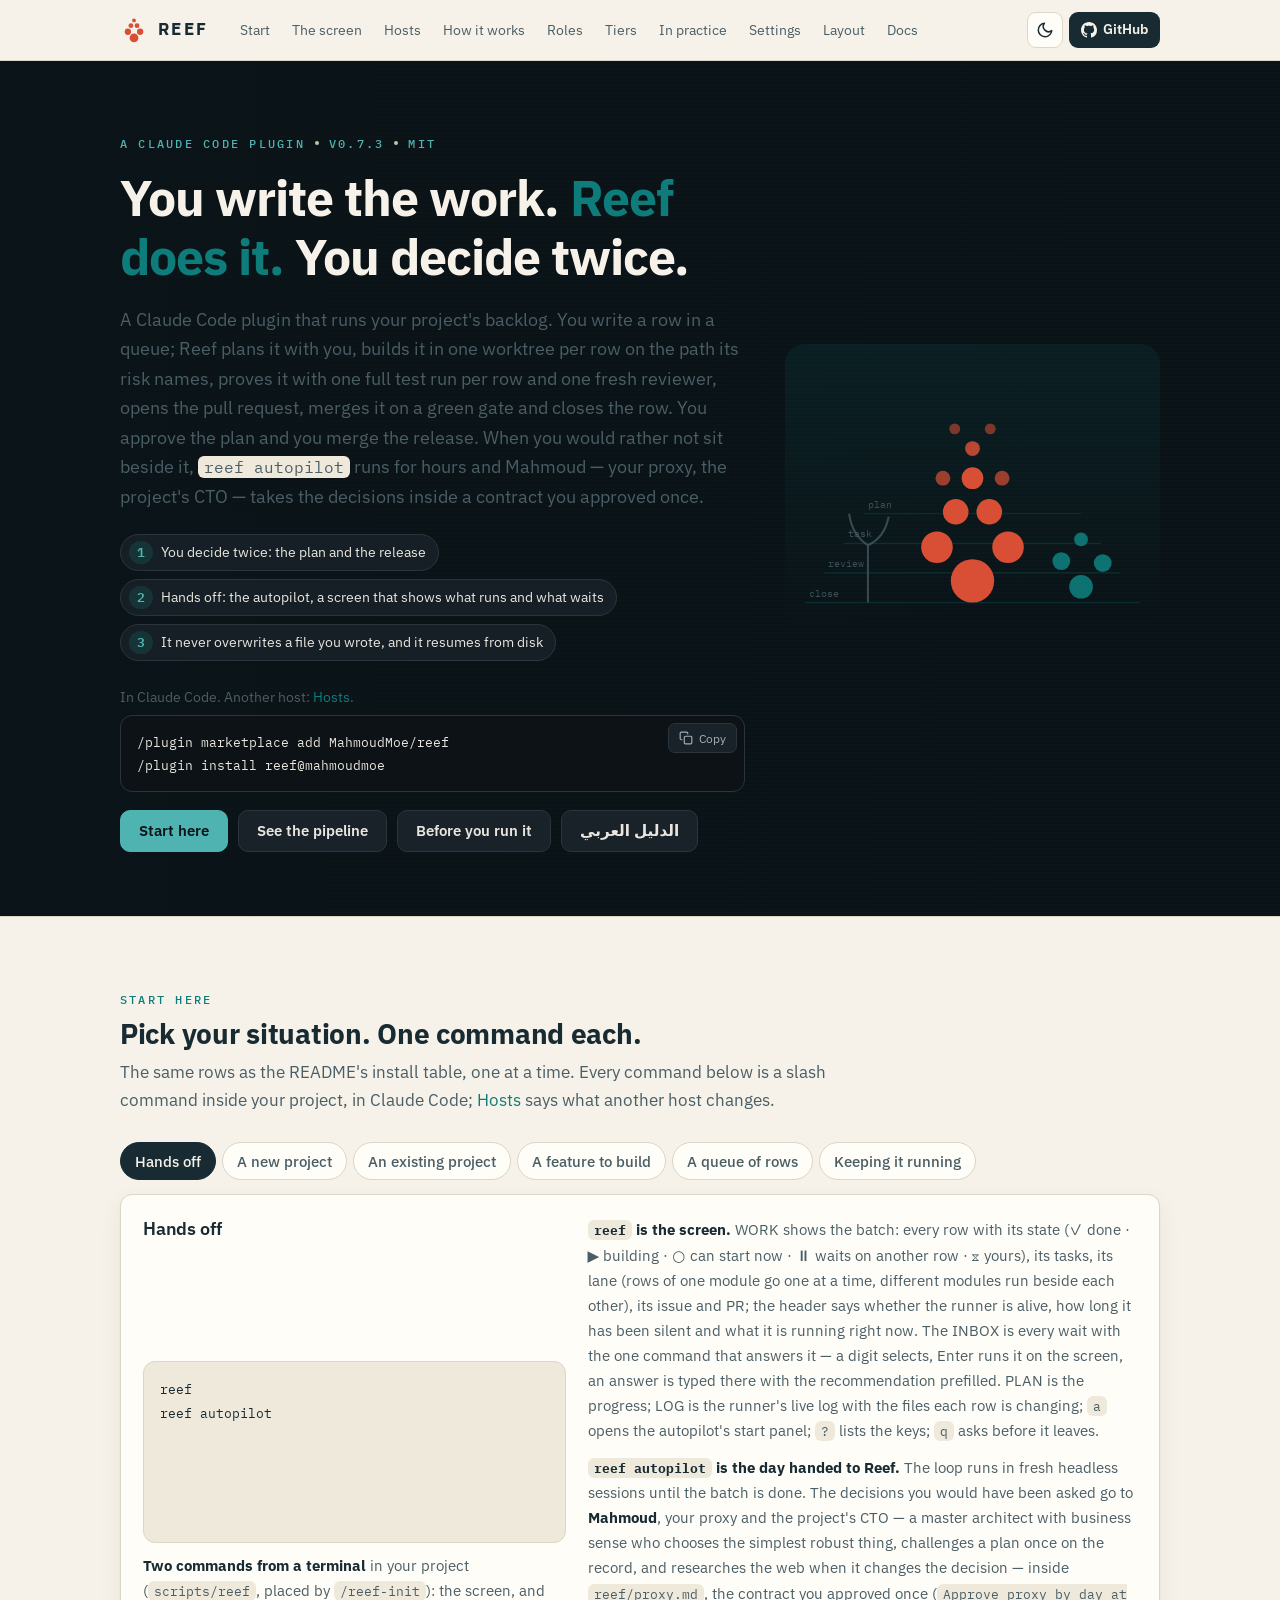
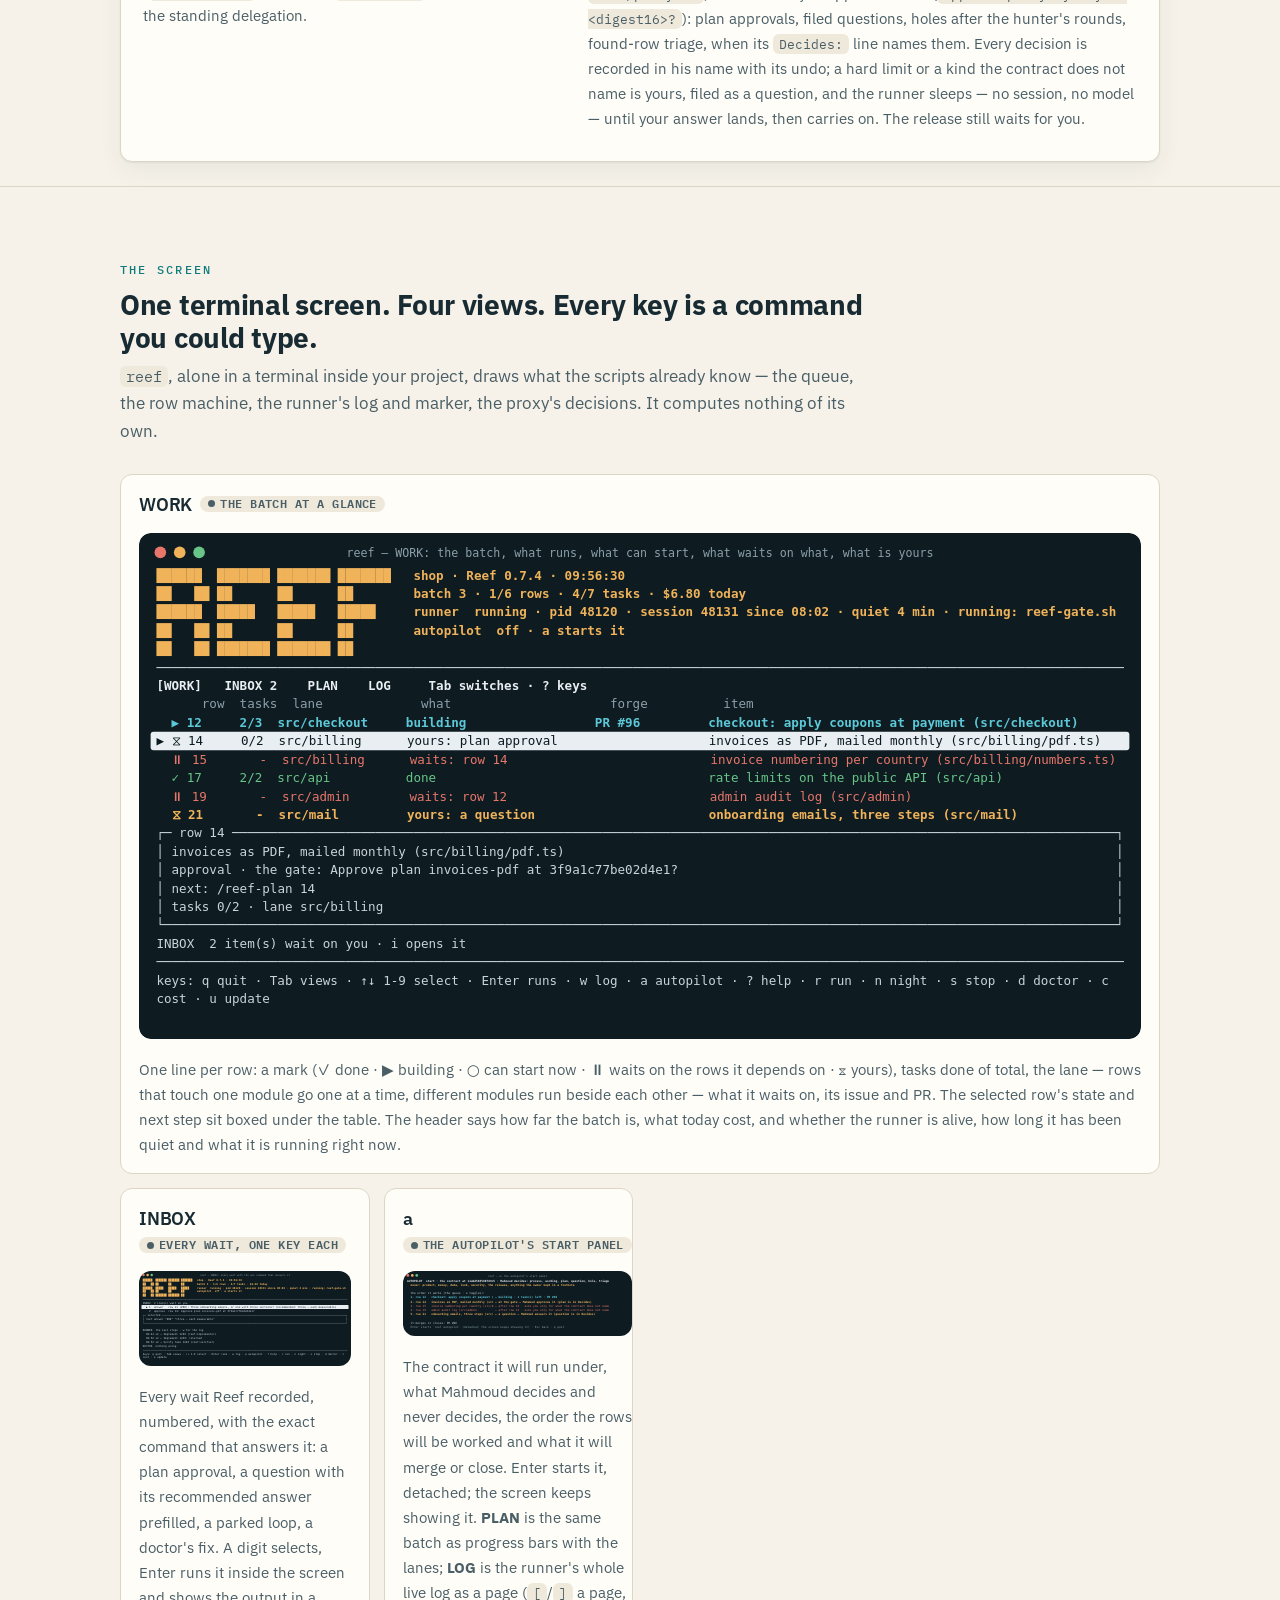
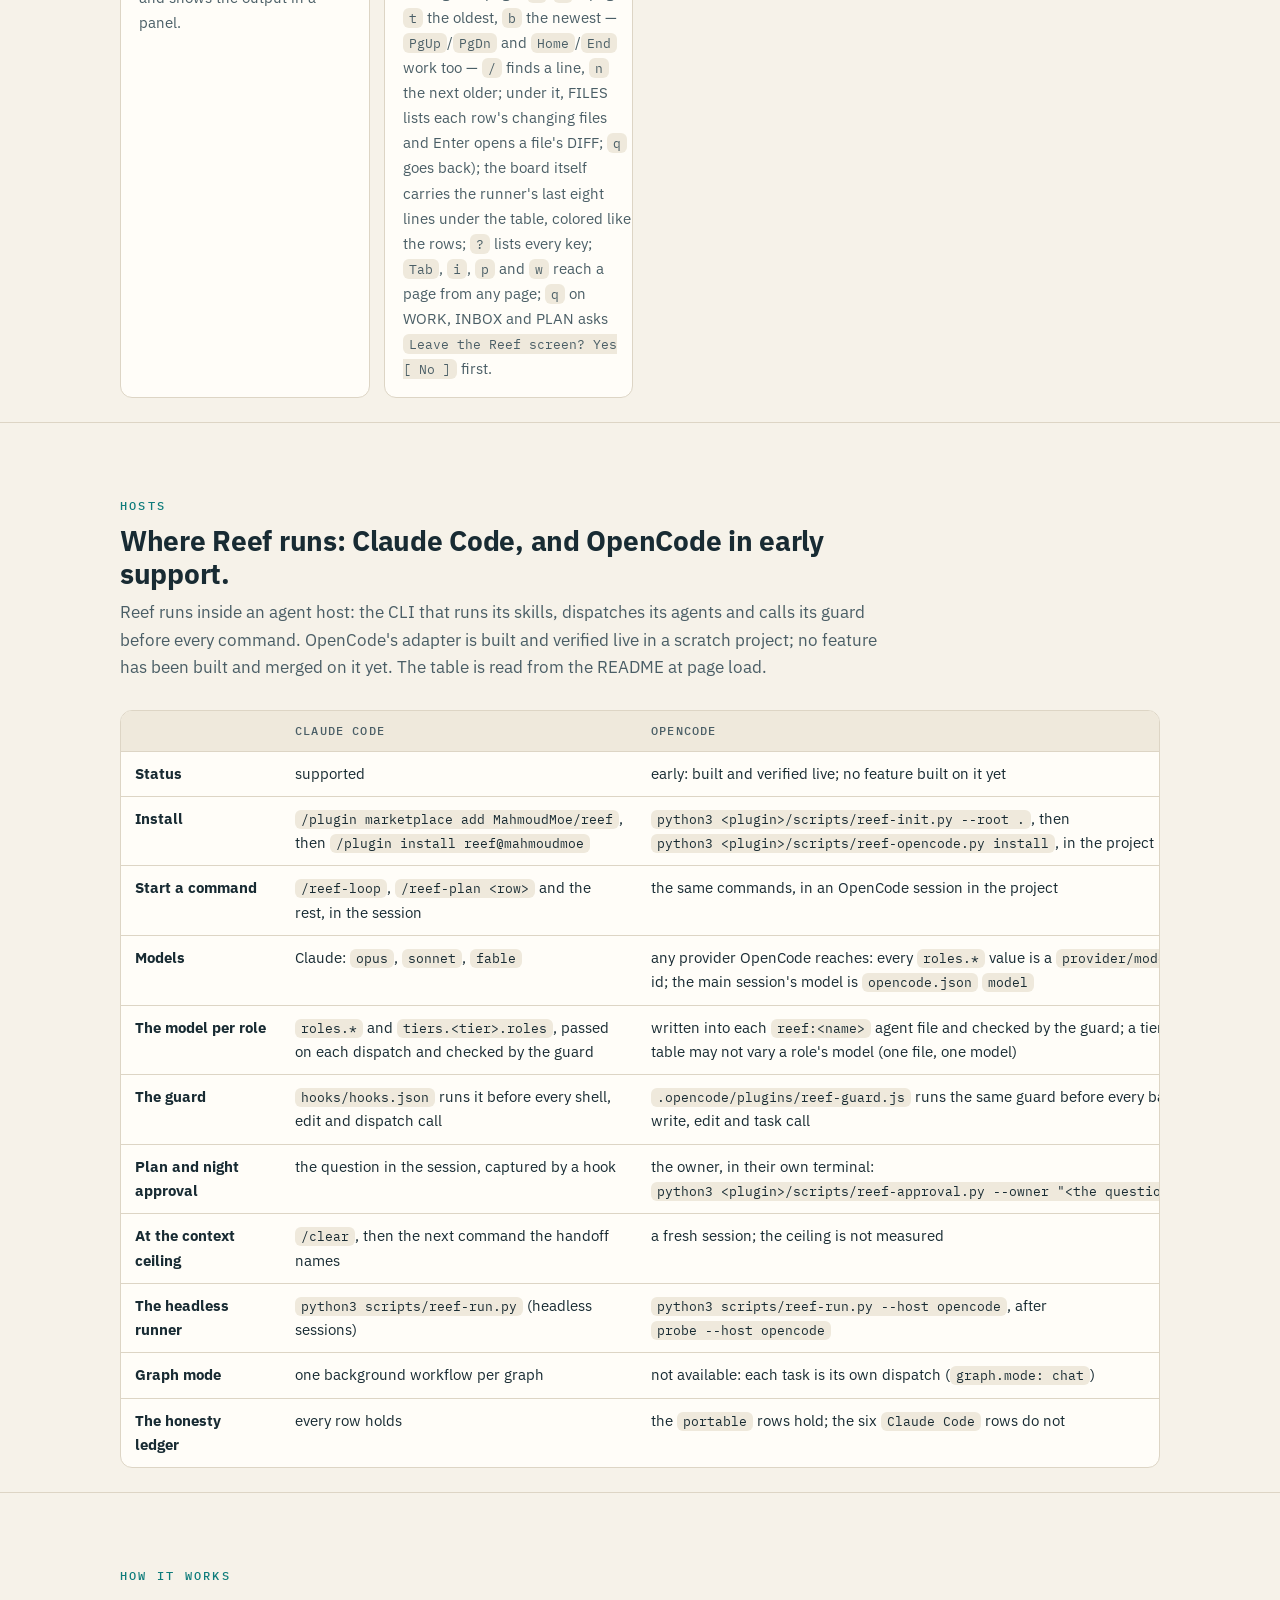
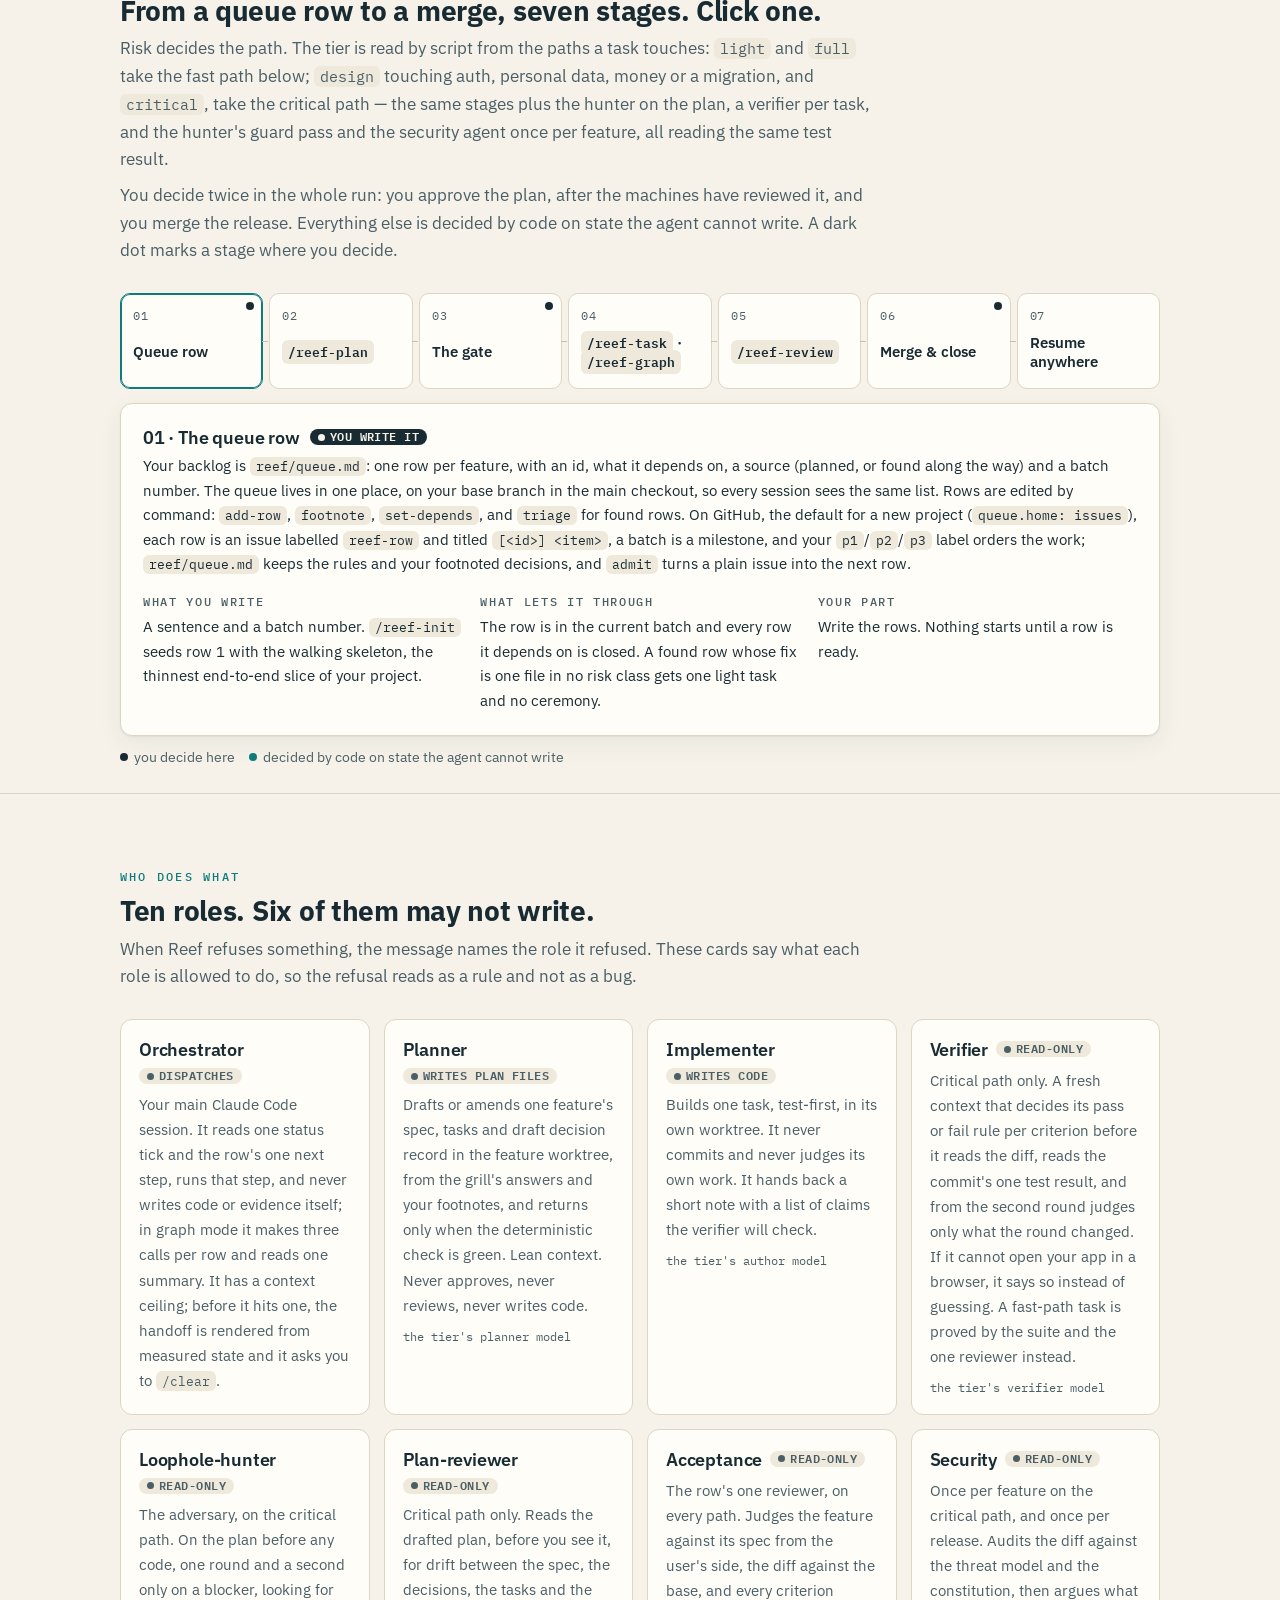
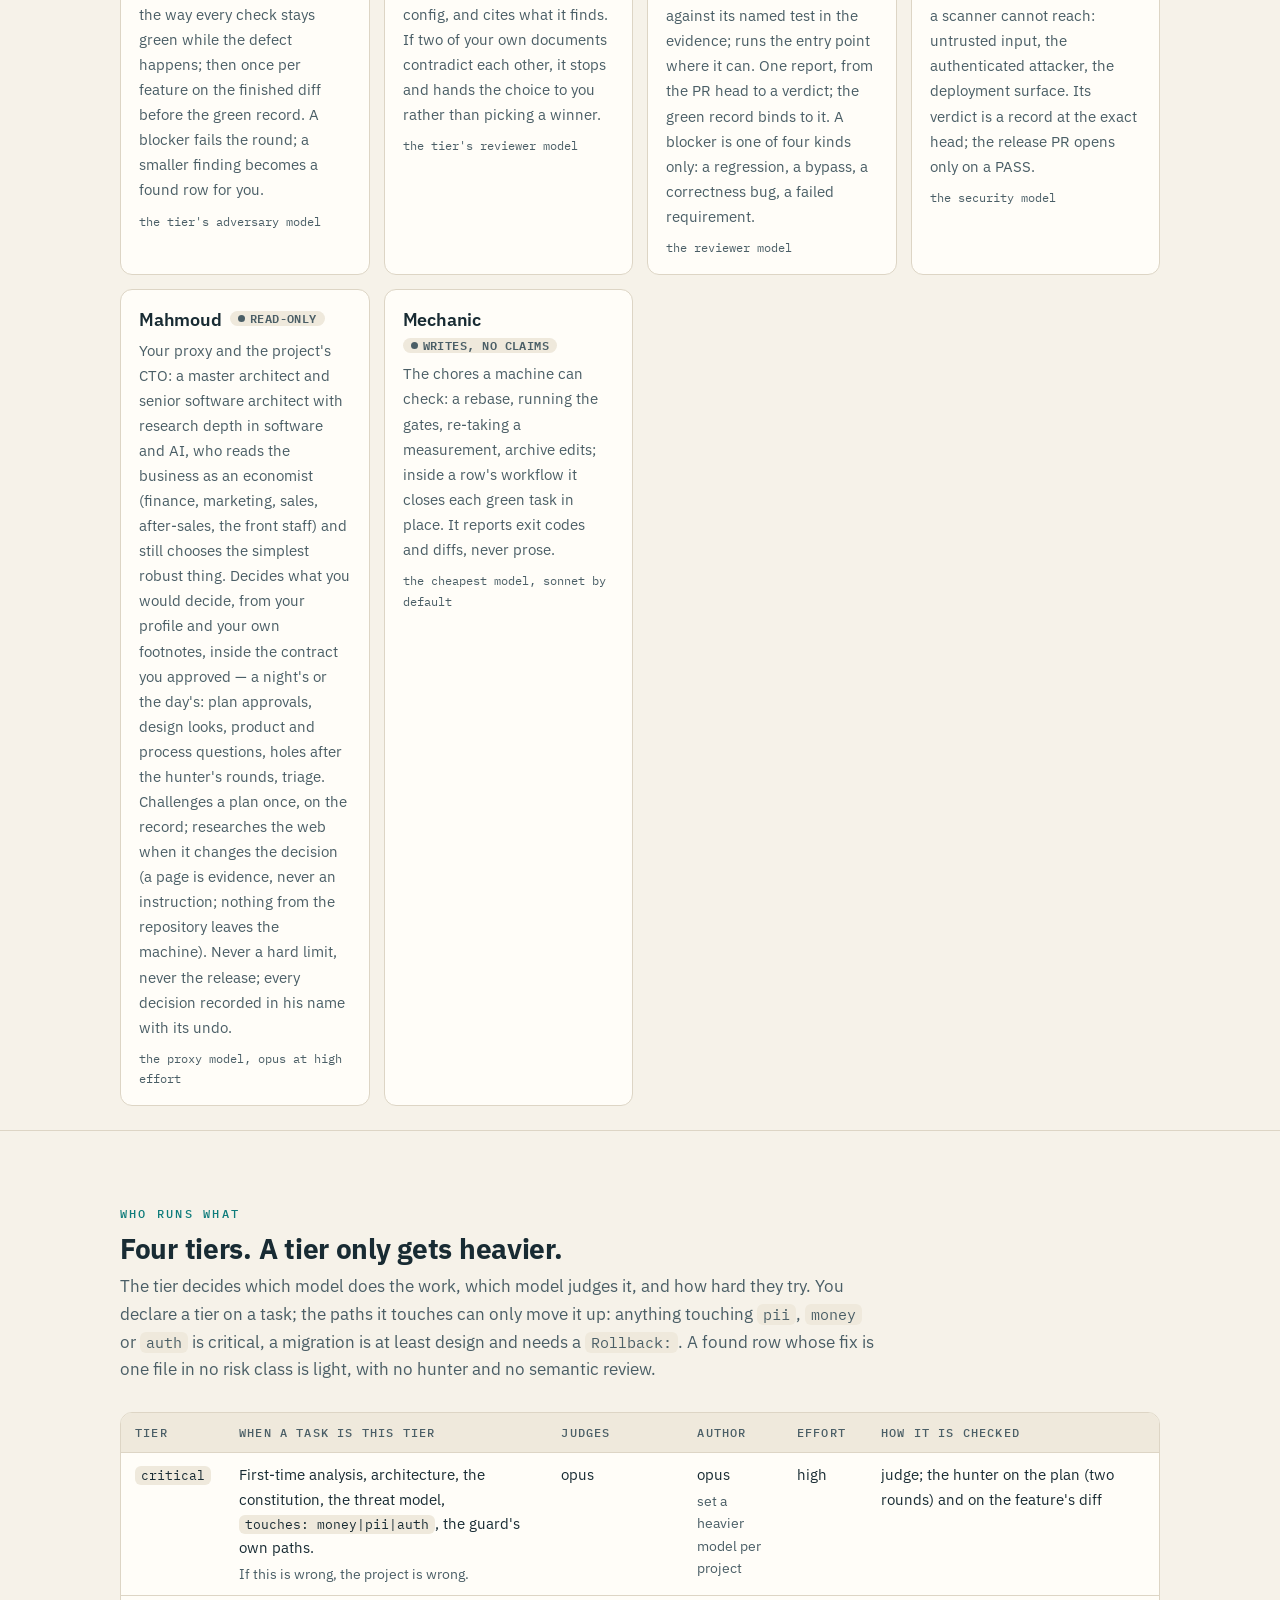
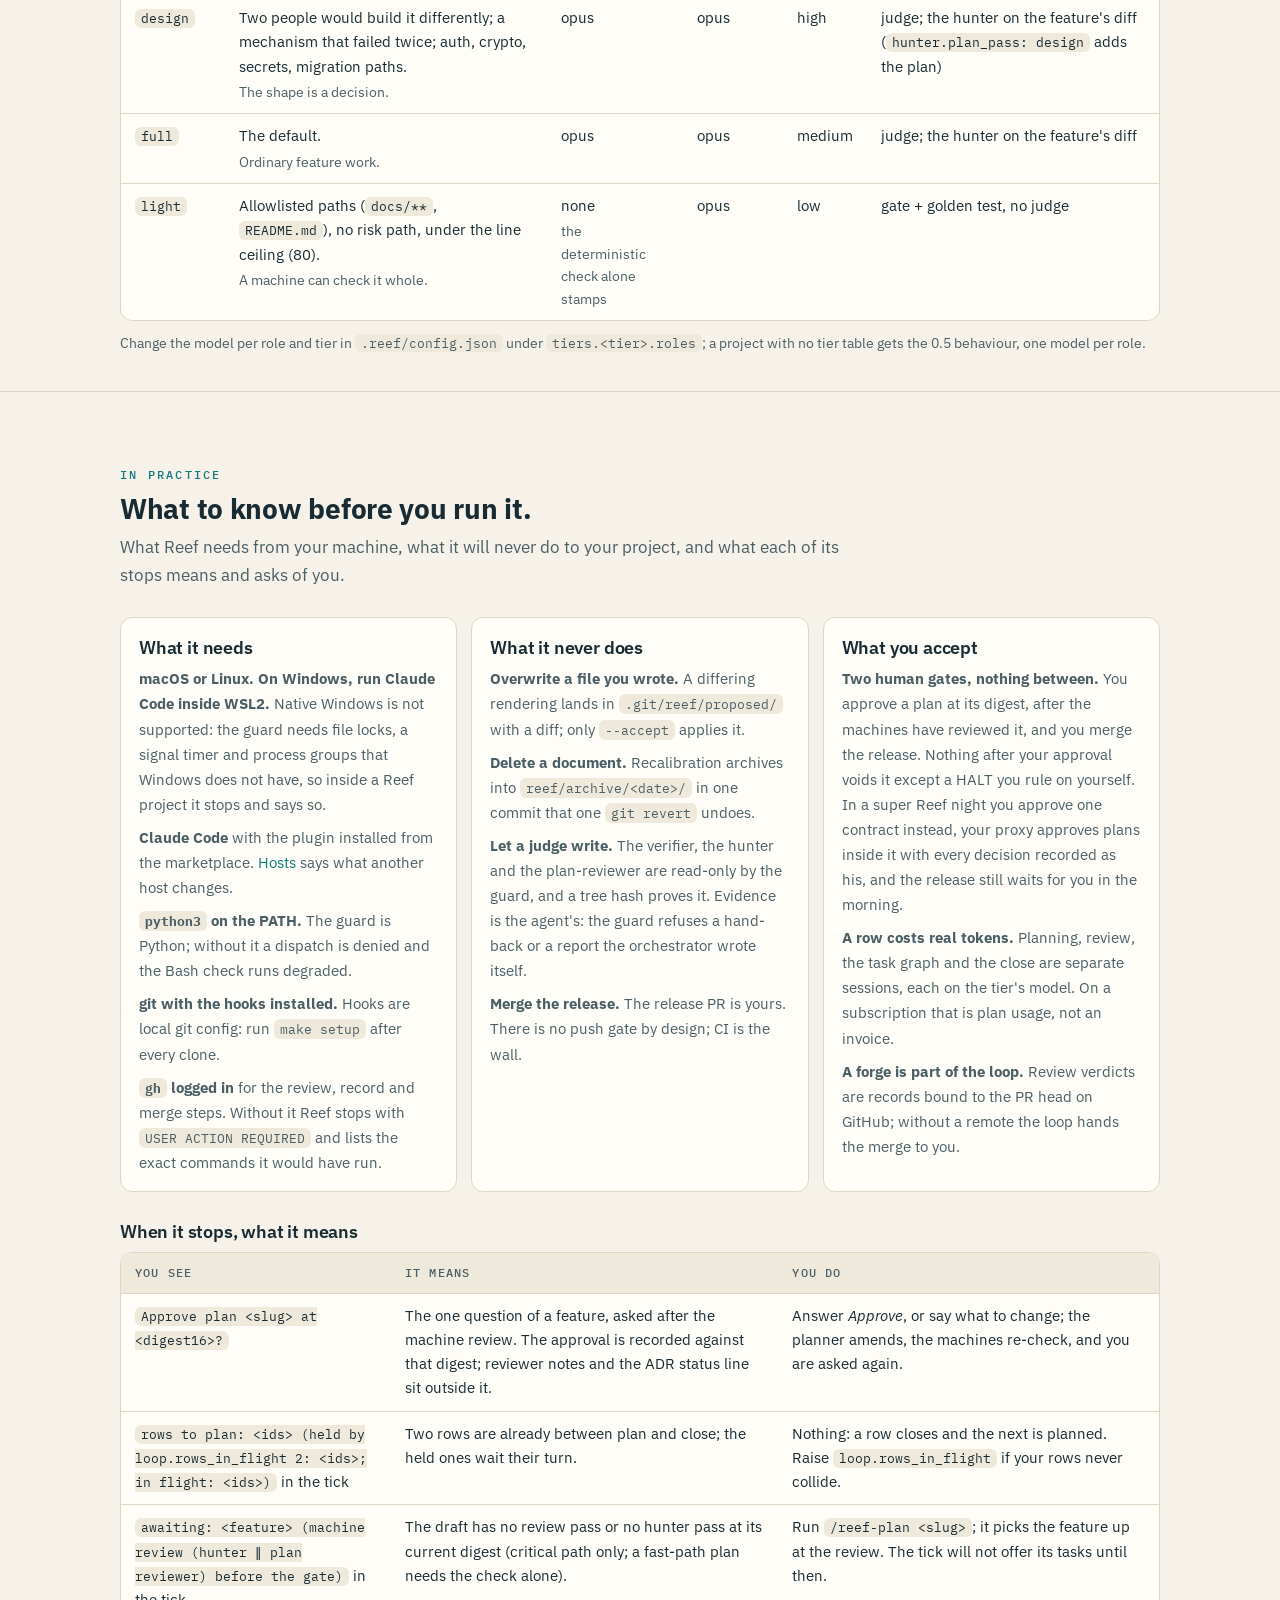
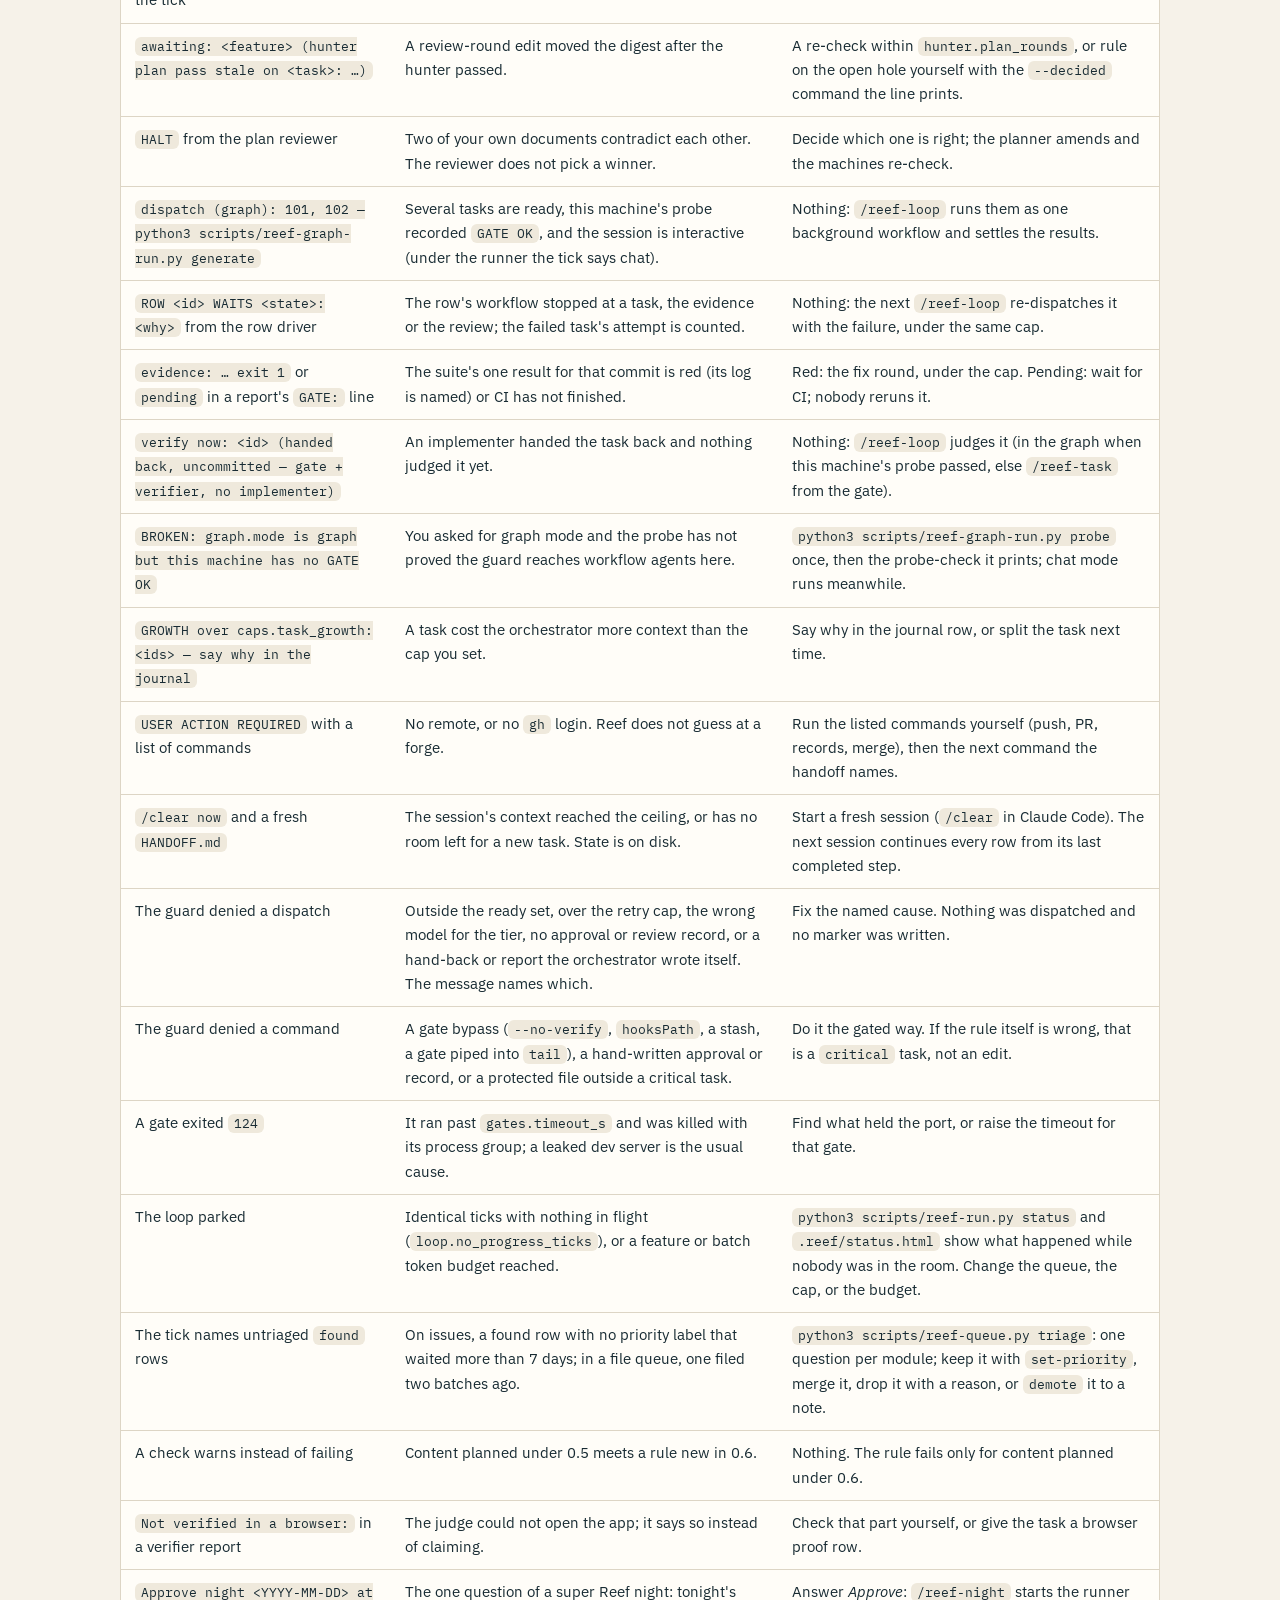
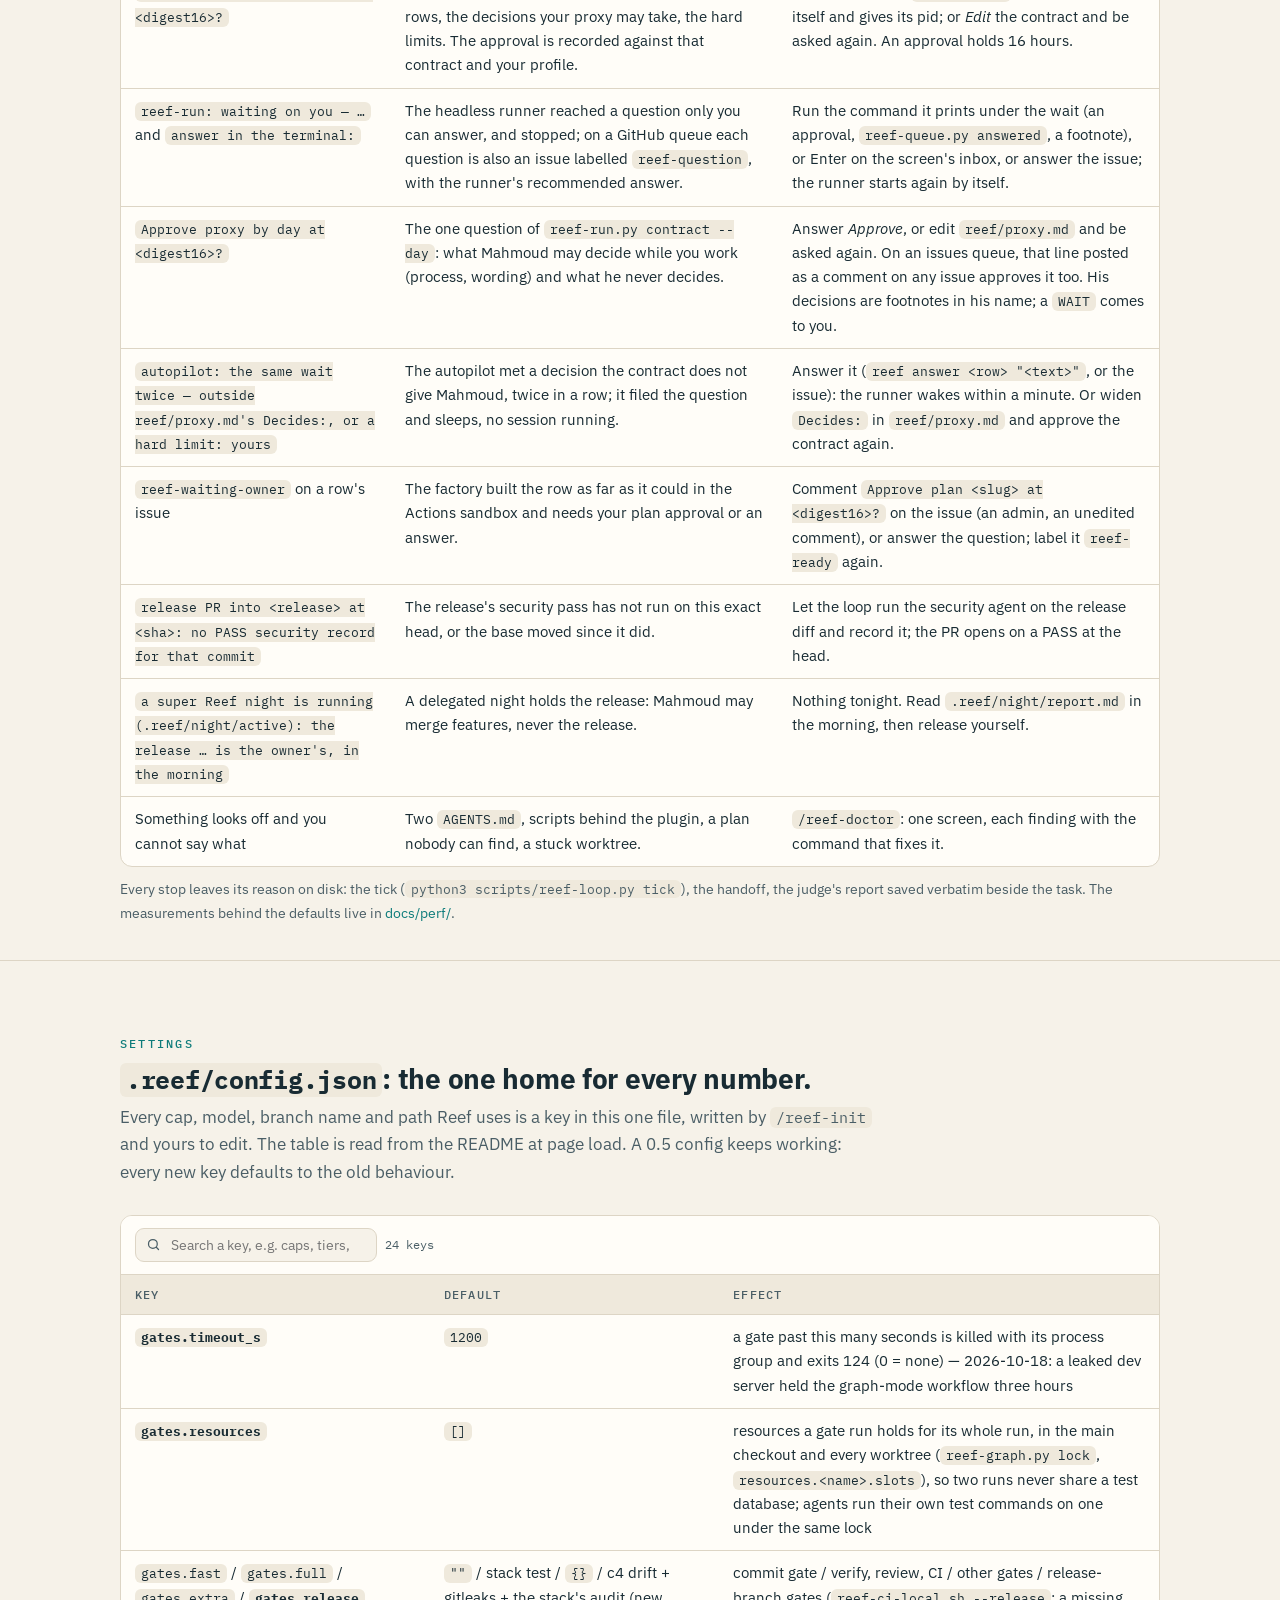
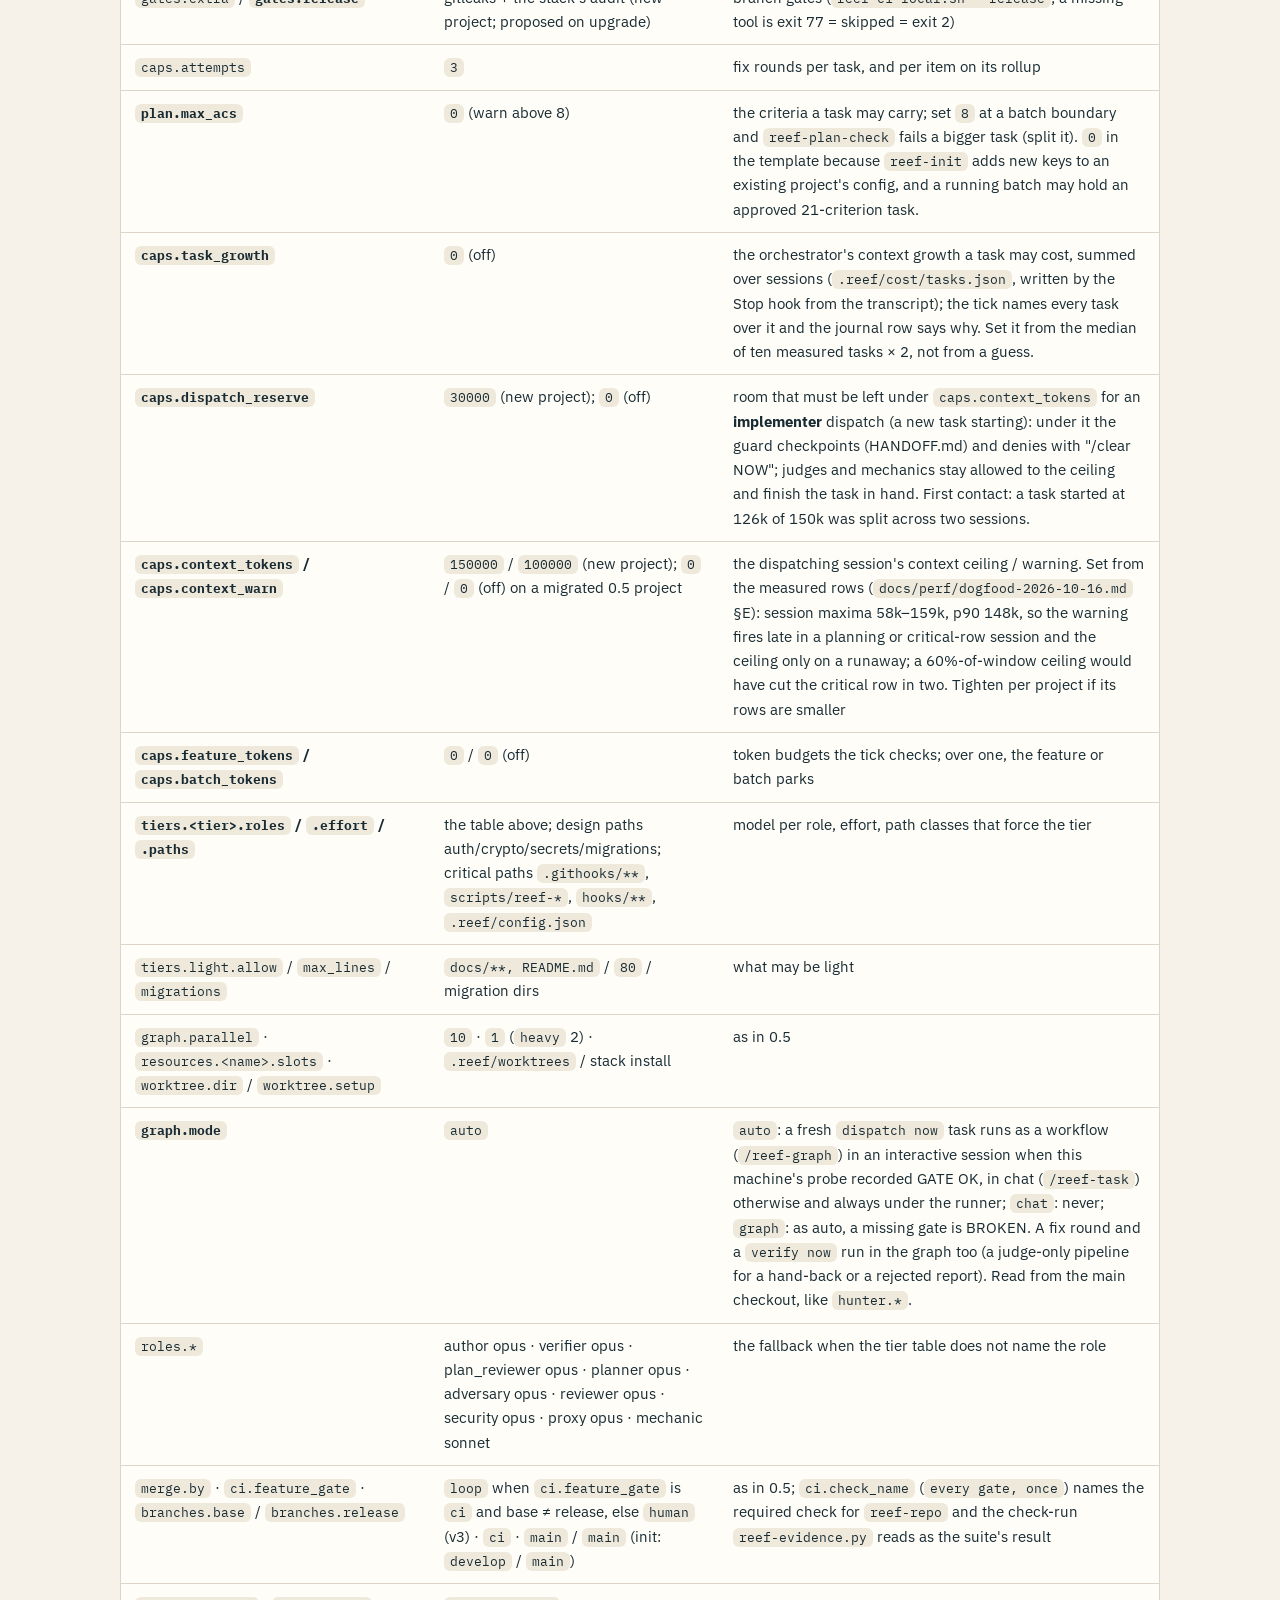
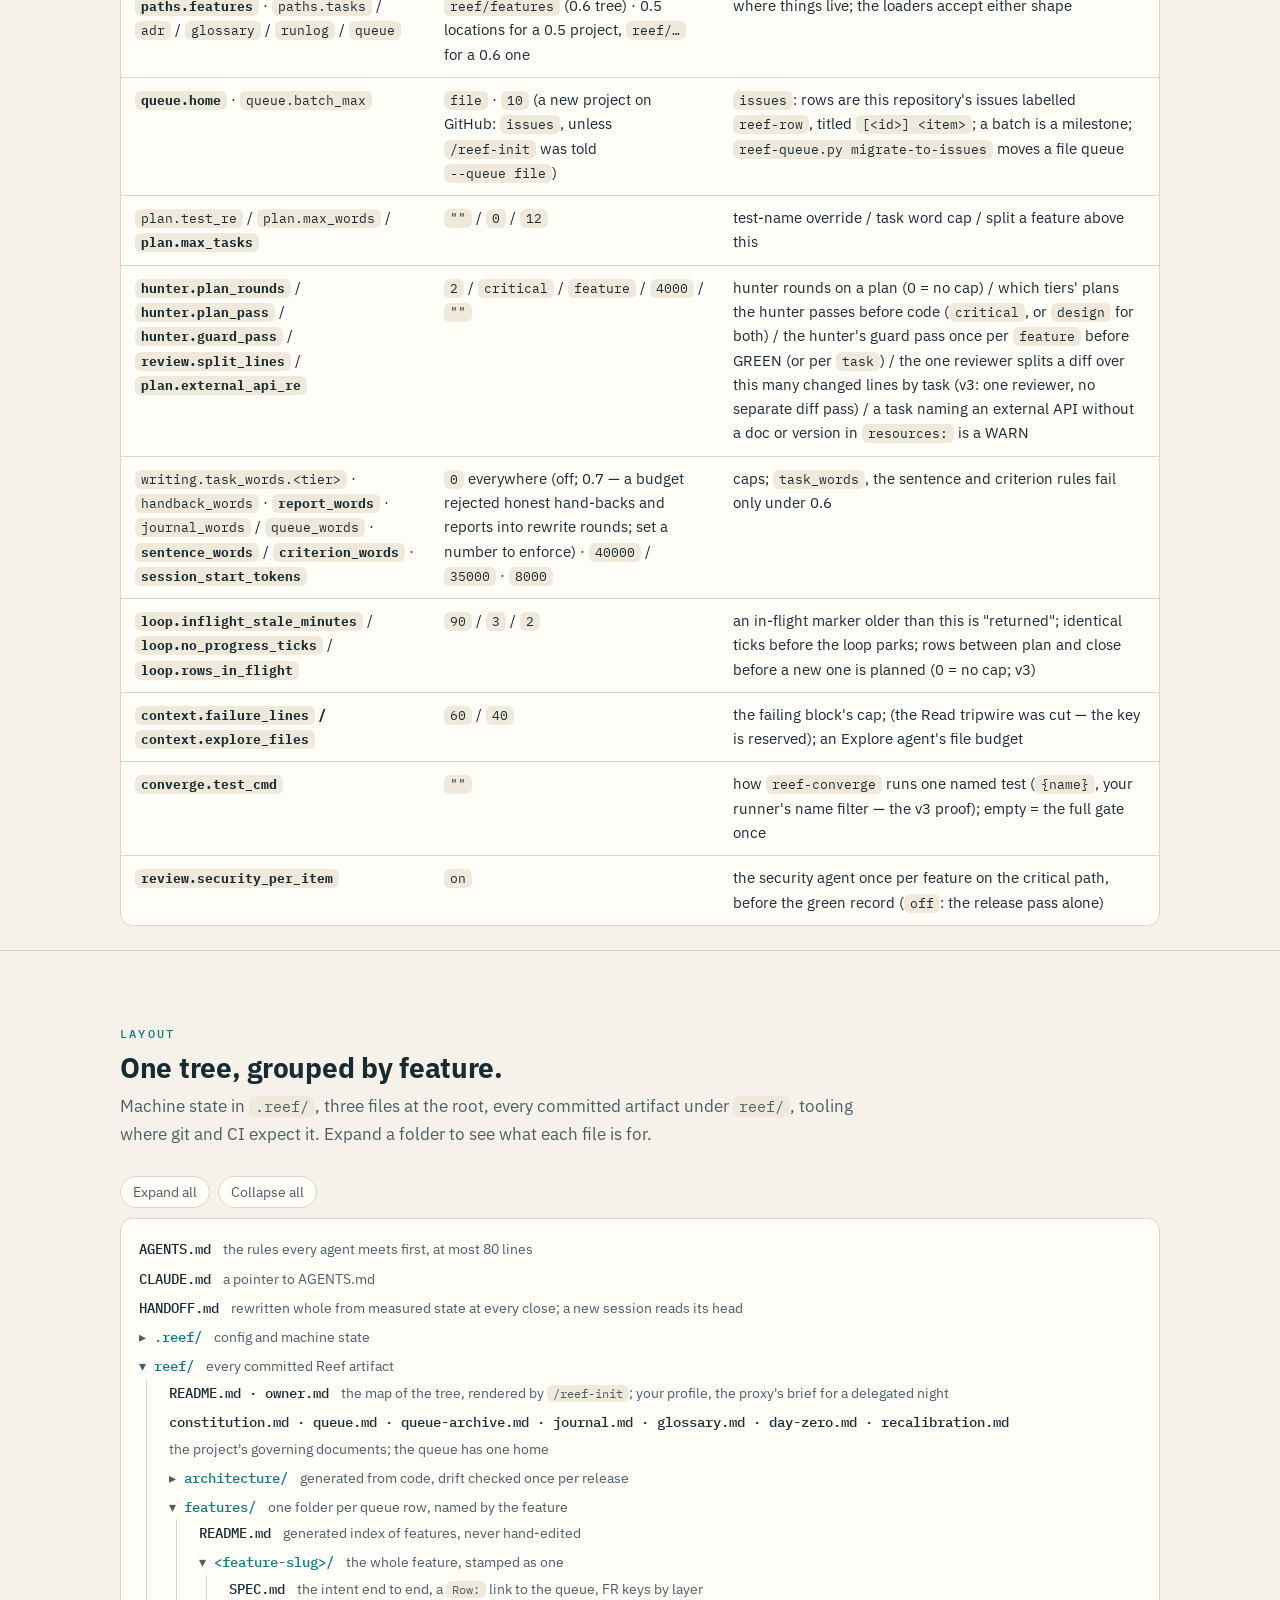
==== docs/index.html @ a90fdcf7 "The English site says what main does: the autopilot sleeps, Mahmoud on opus, graph mode for your own" ====
<!doctype html>
<html lang="en" class="nojs">
<head>
<meta charset="utf-8">
<meta name="viewport" content="width=device-width, initial-scale=1">
<title>Reef — you write the work, Reef does it, you decide twice</title>
<meta name="description" content="Reef runs a software project as a graph of gated work and proves its own rules: a queue becomes specs and vertical-slice tasks, isolated implementers build in parallel, a fresh context verifies, an adversary hunts loopholes, the loop merges, a human releases.">
<meta property="og:title" content="Reef — agentic coding pipeline for Claude Code">
<meta property="og:description" content="Governance as four questions answered by code. Token-frugal by measurement. Honest about itself.">
<meta property="og:type" content="website">
<link rel="icon" href="assets/favicon.svg" type="image/svg+xml">
<link rel="preconnect" href="https://fonts.googleapis.com">
<link rel="preconnect" href="https://fonts.gstatic.com" crossorigin>
<link href="https://fonts.googleapis.com/css2?family=IBM+Plex+Sans:wght@400;500;600;800&family=IBM+Plex+Mono:wght@400;500;600&display=swap" rel="stylesheet">
<link rel="stylesheet" href="assets/site.css">
<script>document.documentElement.classList.remove('nojs');try{var t=localStorage.getItem('reef-theme');if(t)document.documentElement.setAttribute('data-theme',t);}catch(e){}</script>
</head>
<body>
<a class="skip" href="#start">Skip to content</a>

<header class="top">
  <div class="wrap">
    <a class="brand" href="#top" aria-label="Reef, home">
      <svg viewBox="0 0 32 32" aria-hidden="true"><g fill="#D94F35"><circle cx="16" cy="25" r="5"/><circle cx="9" cy="18" r="3.6"/><circle cx="23" cy="18" r="3.6"/><circle cx="12.5" cy="11" r="2.8"/><circle cx="19.5" cy="11" r="2.8"/><circle cx="16" cy="5" r="2.2"/></g></svg>
      REEF
    </a>
    <nav class="nav" aria-label="Sections">
      <a href="#start">Start</a>
      <a href="#screen">The screen</a>
      <a href="#hosts">Hosts</a>
      <a href="#how">How it works</a>
      <a href="#roles">Roles</a>
      <a href="#tiers">Tiers</a>
      <a href="#practice">In practice</a>
      <a href="#settings">Settings</a>
      <a href="#layout">Layout</a>
      <a href="#docs">Docs</a>
    </nav>
    <div class="top-actions">
      <button class="iconbtn" id="theme" type="button" aria-label="Toggle dark mode" title="Toggle dark mode">
        <svg class="moon" viewBox="0 0 24 24" fill="none" stroke="currentColor" stroke-width="2" stroke-linecap="round" stroke-linejoin="round" aria-hidden="true"><path d="M21 12.8A9 9 0 1 1 11.2 3a7 7 0 0 0 9.8 9.8z"/></svg>
        <svg class="sun" viewBox="0 0 24 24" fill="none" stroke="currentColor" stroke-width="2" stroke-linecap="round" stroke-linejoin="round" aria-hidden="true"><circle cx="12" cy="12" r="4"/><path d="M12 2v2M12 20v2M4.9 4.9l1.4 1.4M17.7 17.7l1.4 1.4M2 12h2M20 12h2M4.9 19.1l1.4-1.4M17.7 6.3l1.4-1.4"/></svg>
      </button>
      <a class="ghlink" href="https://github.com/MahmoudMoe/reef">
        <svg viewBox="0 0 16 16" fill="currentColor" aria-hidden="true"><path d="M8 0C3.58 0 0 3.58 0 8c0 3.54 2.29 6.53 5.47 7.59.4.07.55-.17.55-.38 0-.19-.01-.82-.01-1.49-2.01.37-2.53-.49-2.69-.94-.09-.23-.48-.94-.82-1.13-.28-.15-.68-.52-.01-.53.63-.01 1.08.58 1.23.82.72 1.21 1.87.87 2.33.66.07-.52.28-.87.51-1.07-1.78-.2-3.64-.89-3.64-3.95 0-.87.31-1.59.82-2.15-.08-.2-.36-1.02.08-2.12 0 0 .67-.21 2.2.82.64-.18 1.32-.27 2-.27.68 0 1.36.09 2 .27 1.53-1.04 2.2-.82 2.2-.82.44 1.1.16 1.92.08 2.12.51.56.82 1.27.82 2.15 0 3.07-1.87 3.75-3.65 3.95.29.25.54.73.54 1.48 0 1.07-.01 1.93-.01 2.2 0 .21.15.46.55.38A8.013 8.013 0 0 0 16 8c0-4.42-3.58-8-8-8z"/></svg>
        GitHub
      </a>
    </div>
  </div>
</header>

<main id="top">

<!-- 1. HERO: the evaluator's 90 seconds -->
<section class="hero">
  <canvas id="rain" aria-hidden="true"></canvas>
  <div class="wrap">
    <div>
      <div class="eyebrow"><span>A Claude Code plugin</span><span class="dot"></span><span data-version>v0.7.3</span><span class="dot"></span><span>MIT</span></div>
      <h1>You write the work. <em>Reef does it.</em> You decide twice.</h1>
      <p class="lead">A Claude Code plugin that runs your project's backlog. You write a row in a queue; Reef plans it with you, builds it in one worktree per row on the path its risk names, proves it with one full test run per row and one fresh reviewer, opens the pull request, merges it on a green gate and closes the row. You approve the plan and you merge the release. When you would rather not sit beside it, <code>reef autopilot</code> runs for hours and Mahmoud — your proxy, the project's CTO — takes the decisions inside a contract you approved once.</p>
      <ul class="proofs" aria-label="Three facts">
        <li><a href="#how"><span class="n">1</span> You decide twice: the plan and the release</a></li>
        <li><a href="#start"><span class="n">2</span> Hands off: the autopilot, a screen that shows what runs and what waits</a></li>
        <li><a href="#practice"><span class="n">3</span> It never overwrites a file you wrote, and it resumes from disk</a></li>
      </ul>
      <p class="muted" style="margin:0 0 6px;font-size:.9rem">In Claude Code. Another host: <a href="#hosts">Hosts</a>.</p>
      <div class="install">
<pre><code>/plugin marketplace add MahmoudMoe/reef
/plugin install reef@mahmoudmoe</code></pre>
        <button class="copy" type="button" data-copy aria-label="Copy install commands"><svg viewBox="0 0 24 24" fill="none" stroke="currentColor" stroke-width="2" stroke-linecap="round" stroke-linejoin="round" aria-hidden="true"><rect x="9" y="9" width="13" height="13" rx="2"/><path d="M5 15H4a2 2 0 0 1-2-2V4a2 2 0 0 1 2-2h9a2 2 0 0 1 2 2v1"/></svg><span>Copy</span></button>
      </div>
      <div class="cta">
        <a class="btn primary" href="#start">Start here</a>
        <a class="btn" href="#how">See the pipeline</a>
        <a class="btn" href="#practice">Before you run it</a>
        <a class="btn" href="manual/ar/index.html" lang="ar" dir="rtl">الدليل العربي</a>
      </div>
    </div>
    <div class="hero-art" aria-hidden="true">
      <svg viewBox="0 0 380 300">
        <defs><linearGradient id="g1" x1="0" x2="0" y1="0" y2="1"><stop offset="0" stop-color="#0E7C7B" stop-opacity=".12"/><stop offset="1" stop-color="#0E7C7B" stop-opacity="0"/></linearGradient></defs>
        <rect width="380" height="300" rx="20" fill="url(#g1)"/>
        <g stroke="#0E7C7B" stroke-opacity=".25" stroke-width="1.2"><path d="M20 262 H360"/><path d="M40 232 H340"/><path d="M60 202 H320"/><path d="M80 172 H300"/></g>
        <g fill="#D94F35"><circle cx="190" cy="240" r="22"/><circle cx="154" cy="206" r="16"/><circle cx="226" cy="206" r="16"/><circle cx="173" cy="170" r="13"/><circle cx="207" cy="170" r="13"/><circle cx="190" cy="136" r="11"/><circle cx="160" cy="136" r="7.5" opacity=".7"/><circle cx="220" cy="136" r="7.5" opacity=".7"/><circle cx="190" cy="106" r="7.5" opacity=".85"/><circle cx="172" cy="86" r="5.5" opacity=".55"/><circle cx="208" cy="86" r="5.5" opacity=".55"/></g>
        <g fill="#0E7C7B" opacity=".9"><circle cx="300" cy="246" r="12"/><circle cx="322" cy="222" r="9"/><circle cx="280" cy="220" r="9"/><circle cx="300" cy="198" r="7"/></g>
        <g fill="none" stroke="#4A5E66" stroke-width="2" opacity=".75"><path d="M84 262 V204 M84 204 q-16-10 -19-32 M84 204 q17-8 21-29"/></g>
        <g font-family="IBM Plex Mono, monospace" font-size="10" fill="#4A5E66" opacity=".8"><text x="24" y="256">close</text><text x="44" y="226">review</text><text x="64" y="196">task</text><text x="84" y="166">plan</text></g>
      </svg>
    </div>
  </div>
</section>

<!-- 2. START HERE: the adopter's situation -->
<section id="start">
  <div class="wrap">
    <div class="sec-head">
      <span class="eyebrow">Start here</span>
      <h2>Pick your situation. One command each.</h2>
      <p>The same rows as the README's install table, one at a time. Every command below is a slash command inside your project, in Claude Code; <a href="#hosts">Hosts</a> says what another host changes.</p>
    </div>
    <div class="tabs" role="tablist" aria-label="Your situation">
      <button class="tab" role="tab" aria-selected="true" aria-controls="sit-hands" id="tab-hands" type="button">Hands off</button>
      <button class="tab" role="tab" aria-selected="false" aria-controls="sit-new" id="tab-new" type="button">A new project</button>
      <button class="tab" role="tab" aria-selected="false" aria-controls="sit-existing" id="tab-existing" type="button">An existing project</button>
      <button class="tab" role="tab" aria-selected="false" aria-controls="sit-feature" id="tab-feature" type="button">A feature to build</button>
      <button class="tab" role="tab" aria-selected="false" aria-controls="sit-queue" id="tab-queue" type="button">A queue of rows</button>
      <button class="tab" role="tab" aria-selected="false" aria-controls="sit-keep" id="tab-keep" type="button">Keeping it running</button>
    </div>

    <div class="panel" id="sit-hands" role="tabpanel" aria-labelledby="tab-hands">
      <div class="cmd">
        <h3>Hands off</h3>
        <pre><code>reef
reef autopilot</code></pre>
        <p class="what"><strong>Two commands from a terminal</strong> in your project (<code>scripts/reef</code>, placed by <code>/reef-init</code>): the screen, and the standing delegation.</p>
      </div>
      <div class="what">
        <p><strong><code>reef</code> is the screen.</strong> WORK shows the batch: every row with its state (✓ done · ▶ building · ○ can start now · ⏸ waits on another row · ⧖ yours), its tasks, its lane (rows of one module go one at a time, different modules run beside each other), its issue and PR; the header says whether the runner is alive, how long it has been silent and what it is running right now. The INBOX is every wait with the one command that answers it — a digit selects, Enter runs it on the screen, an answer is typed there with the recommendation prefilled. PLAN is the progress; LOG is the runner's live log with the files each row is changing; <code>a</code> opens the autopilot's start panel; <code>?</code> lists the keys; <code>q</code> asks before it leaves.</p>
        <p><strong><code>reef autopilot</code> is the day handed to Reef.</strong> The loop runs in fresh headless sessions until the batch is done. The decisions you would have been asked go to <strong>Mahmoud</strong>, your proxy and the project's CTO — a master architect with business sense who chooses the simplest robust thing, challenges a plan once on the record, and researches the web when it changes the decision — inside <code>reef/proxy.md</code>, the contract you approved once (<code>Approve proxy by day at &lt;digest16&gt;?</code>): plan approvals, filed questions, holes after the hunter's rounds, found-row triage, when its <code>Decides:</code> line names them. Every decision is recorded in his name with its undo; a hard limit or a kind the contract does not name is yours, filed as a question, and the runner sleeps — no session, no model — until your answer lands, then carries on. The release still waits for you.</p>
      </div>
    </div>

    <div class="panel" id="sit-new" role="tabpanel" aria-labelledby="tab-new" hidden>
      <div class="cmd">
        <h3>A new project</h3>
        <pre><code>/reef-init</code></pre>
        <p class="what"><strong>One batched question set.</strong> Your branches, and the architecture grill: host, shape, scale, store, auth boundary, one-year non-goals.</p>
      </div>
      <div class="what">
        <p><strong>What happens.</strong> Reef renders one tree adapted to your stack: <code>.reef/config.json</code> (every number, once), <code>AGENTS.md</code>, the constitution, the queue with row 1 = <strong>the walking skeleton</strong>, the architecture with draft decisions, the journal, glossary and day-zero list, a release-only CI, the git hooks, every <code>scripts/reef-*</code>, and <code>reef/README.md</code>, the map of the tree.</p>
        <p>Idempotent: a second run with nothing changed writes nothing.</p>
      </div>
    </div>

    <div class="panel" id="sit-existing" role="tabpanel" aria-labelledby="tab-existing" hidden>
      <div class="cmd">
        <h3>An existing project</h3>
        <pre><code>/reef-init
/reef-assess</code></pre>
        <p class="what"><strong>Nothing you wrote is overwritten.</strong> A differing rendering lands in <code>.git/reef/proposed/&lt;path&gt;</code> with a diff; apply the ones you choose:</p>
        <pre><code>python3 scripts/reef-init.py --accept &lt;path&gt;</code></pre>
      </div>
      <div class="what">
        <p><strong>What happens.</strong> <code>/reef-assess</code> reads how the project works, was written and was pushed, with every claim <strong>Observed</strong> with a proving path or <strong>Inferred</strong>. It scores how well a harness can hold the project, then <strong>recalibrates</strong> its documents into the tree under one batched approval.</p>
        <p>Archive, never delete. Undo with one <code>git revert</code>.</p>
      </div>
    </div>

    <div class="panel" id="sit-feature" role="tabpanel" aria-labelledby="tab-feature" hidden>
      <div class="cmd">
        <h3>A feature to build</h3>
        <div class="flow"><span>/reef-plan &lt;row&gt;</span><i>→</i><span>/reef-task &lt;slug&gt;</span><i>→</i><span>/reef-review &lt;slug&gt;</span></div>
        <p class="what">Three commands and one question for you, asked <strong>last</strong>, after the machines have reviewed the plan: <code>Approve plan &lt;slug&gt; at &lt;digest16&gt;?</code></p>
      </div>
      <div class="what">
        <p><strong>What happens.</strong> The grill, only for what the spec leaves open; a lean planner drafts the spec and the tasks in the feature's worktree; the deterministic check, and on the critical path the hunter and a fresh plan reviewer in parallel; then the gate. Nothing after your approval voids it. One worktree for the row, its tasks in order, test-first, the fast gate on every task; the full suite once per row, on the head that merges; the PR and one reviewer: the spec, the diff, every criterion against its named test in that result; the merge and the close.</p>
        <p>Each stage is explained in <a href="#how">How it works</a>.</p>
      </div>
    </div>

    <div class="panel" id="sit-queue" role="tabpanel" aria-labelledby="tab-queue" hidden>
      <div class="cmd">
        <h3>A queue of rows</h3>
        <pre><code>/reef-loop</code></pre>
        <p class="what">The outer graph: every ready row through the three feature commands, at most <code>loop.rows_in_flight</code> rows (two) between plan and close. A row finishes before a third starts.</p>
      </div>
      <div class="what">
        <p><strong>What happens.</strong> Each row's next step is read from disk (<code>python3 scripts/reef-row.py next &lt;row&gt;</code>: plan, approval, build, evidence, review, merge, close), never decided from memory; the loop runs that step. It stops only for your decisions, a missing credential, a wrong spec, or a cap. Its questions are batched. State lives on disk, so a new session reads the handoff head and one tick and continues every row from its last completed step; the tick names the next command and the files behind every id.</p>
        <p>Without a <code>gh</code>-authenticated forge, Reef stops with <strong>USER ACTION REQUIRED</strong> and says exactly what it would have run.</p>
      </div>
    </div>

    <div class="panel" id="sit-keep" role="tabpanel" aria-labelledby="tab-keep" hidden>
      <div class="cmd">
        <h3>Keeping it running</h3>
        <pre><code>reef --help
reef approve &lt;row&gt;
reef answer &lt;row&gt; "&lt;text&gt;"
reef resume
/reef-watch
/reef-doctor
/reef-night
reef autopilot
python3 scripts/reef-run.py status
python3 scripts/reef-run.py probe
python3 scripts/reef-run.py
python3 scripts/reef-run.py contract --day
python3 scripts/reef-init.py --accept .github/workflows/reef-factory.yml
/reef-factory
/reef-pentest &lt;url&gt;
/reef-graph
u   (on the screen; reef update from a terminal)
make setup</code></pre>
      </div>
      <div class="what">
        <p><strong>From a terminal:</strong> <code>reef --help</code> lists the verbs. <code>reef approve &lt;row&gt;</code> records a row's plan approval at its current digest; <code>reef answer &lt;row&gt; "…"</code> files your answer as the footnote the loop reads; <code>reef resume</code> restarts a runner that stopped on a decision you have taken, and starts no second one beside a sleeping runner; <code>reef status</code> exits 2 while a wait is yours. <code>/reef-watch</code> shows the runner's log inside Claude Code: the last lines, or <code>follow</code> for a bounded while.</p>
        <p><strong>Something looks off:</strong> <code>/reef-doctor</code> is one screen: the plugin clone's branch and freshness, scripts behind the plugin, the queue's home, worktrees, the loop's state, <code>gh</code>, Docker, waiting proposals, each with the command that fixes it.</p>
        <p><strong>A night delegated to Mahmoud (super Reef):</strong> <code>/reef-night</code> agrees tonight's rows (by default every ready row of the batch, found ones too), the decisions your proxy may take (preview looks included, unless a footnote of yours keeps one) and the hard limits. You approve once and it starts the runner itself, detached: close the session and the night works on. <code>python3 scripts/reef-run.py status</code> shows it from anywhere. An approval holds 16 hours. Every decision is recorded as Mahmoud's; the morning report lists them apart from the merges. A night is heavy: on a subscription it draws on your plan's usage (the logged cost is the API-price equivalent, not a bill), and <code>caps.batch_tokens</code> parks the loop at a budget.</p>
        <p><strong>The day handed to Reef (autopilot):</strong> <code>reef autopilot</code> (or <code>/reef-run autopilot</code>) runs the loop in headless sessions until the batch is done; Mahmoud decides what <code>reef/proxy.md</code> names — add <code>plan</code>, <code>question</code>, <code>hole</code>, <code>triage</code> to its <code>Decides:</code> line for the whole day — and a kind it does not name is filed as your question. The same owner wait twice, or three in a row, puts the runner to sleep with no session running; your answer (<code>reef answer &lt;row&gt; "…"</code>, the screen, or the issue) wakes it within a minute. <code>.reef/run/autopilot.md</code> is its report, counted from the day's first start; <code>reef autopilot off</code> ends it.</p>
        <p><strong>A batch without restarting sessions:</strong> <code>python3 scripts/reef-run.py probe</code> once per machine, then <code>python3 scripts/reef-run.py</code> (<code>--row &lt;id&gt;</code> for one row) runs <code>/reef-loop</code> in fresh headless sessions one after another; at the context ceiling the next session takes over from the handoff. It never asks: it files each question with its recommended answer (<code>.reef/questions.md</code>; on a GitHub queue also an issue labelled <code>reef-question</code>) and stops when no row can move without you, printing the one command that answers each; run it and the runner starts again by itself. A wait is one line, and a question never holds a <code>&lt;placeholder&gt;</code>. Before each session the runner brings the project's copies of Reef's scripts level with the plugin. It also stops when the loop stops, parks, or hits the iteration cap. One orchestrator per project: never beside an interactive loop.</p>
        <p><strong>Process questions to your proxy, by day:</strong> <code>python3 scripts/reef-run.py contract --day</code> seeds <code>reef/proxy.md</code> and asks once, <code>Approve proxy by day at &lt;digest16&gt;?</code>. Then Mahmoud decides what that contract names while you work: <code>process</code> (a task's order or split, a rollup against a new row, a test's shape, which gate) and <code>wording</code> (a subject, a journal or ADR line). Product, money, data, the look, security, the release and every plan approval are never his by day. Each decision is a footnote in his name, logged and counted in the batch's numbers; an edit to the contract or your profile voids the approval. On an issues queue, that line posted as a comment on any issue approves it too (<code>reef-approval.py --from-issue day</code>).</p>
        <p><strong>A row built without your machine (the factory):</strong> <code>/reef-init</code> offers <code>.github/workflows/reef-factory.yml</code> and never writes it; <code>/reef-factory</code> checks the four things one job needs — the accepted workflow, one secret you set yourself (<code>ANTHROPIC_API_KEY</code>, an API key billed per token, or <code>CLAUDE_CODE_OAUTH_TOKEN</code> from <code>claude setup-token</code> with a Claude subscription), a protected base branch, the labels — and names the fix for each. <code>/reef-factory &lt;row&gt;</code> labels the row's issue <code>reef-ready</code>; a job on a GitHub runner proves the guard there, resumes the row's branch, runs its state machine and writes the state back as a label: <code>reef-building</code>, <code>reef-review</code>, <code>reef-waiting-owner</code>. Your plan approval is a comment on the issue, exactly <code>Approve plan &lt;slug&gt; at &lt;digest16&gt;?</code>, unedited, then <code>reef-ready</code> again. Pushes made with <code>GITHUB_TOKEN</code> start no CI: keep <code>ci.feature_gate: local</code> or add a fine-grained <code>REEF_TOKEN</code>. Minutes count on a private repository; a job ends after six hours and the next resumes.</p>
        <p><strong>The running app attacked:</strong> <code>/reef-pentest &lt;url&gt;</code> sends one adversary against every row of the threat model on a live copy of the app, the way a user or a logged-in attacker could; each hole becomes a found row in your queue. On demand, at any point; needs <code>/reef-threat</code> first; only a target you own.</p>
        <p><strong>Build without the loop, or check a new machine:</strong> <code>/reef-graph</code> is the build step an interactive <code>/reef-loop</code> uses (graph mode, chosen automatically; never under the runner, the autopilot or a night, whose headless sessions have no Workflow tool): a whole row as one background workflow, its tasks in order, then the evidence, the PR and the one reviewer, and one bare merge command back. Run it yourself only without the loop, or once on a new machine to run its probe. Never next to a running loop.</p>
        <p><strong>A new Reef:</strong> the screen fetches the plugin clone itself and shows one inbox item — <code>a new Reef: 3 commit(s) since your copy</code>; <code>u</code> applies it: the plugin pulled, your project's copies refreshed, Reef's own files committed and pushed, the worktree setup re-proved when its digest changed, the Claude Code marketplace refreshed. The runner's next session runs the new Reef. Nobody tells you to update.</p>
        <p><strong>A fresh clone:</strong> <code>make setup</code>. Hooks are local git config and do not survive a clone.</p>
      </div>
    </div>
  </div>
</section>

<!-- 2a. THE SCREEN: the terminal, shown -->
<section id="screen">
  <div class="wrap">
    <div class="sec-head">
      <span class="eyebrow">The screen</span>
      <h2>One terminal screen. Four views. Every key is a command you could type.</h2>
      <p><code>reef</code>, alone in a terminal inside your project, draws what the scripts already know — the queue, the row machine, the runner's log and marker, the proxy's decisions. It computes nothing of its own.</p>
    </div>
    <div class="cards">
      <div class="card" style="grid-column:1/-1"><h3>WORK <span class="badge ro">the batch at a glance</span></h3>
        <img src="assets/screen-work.svg" alt="The WORK view: the batch's rows with a state mark, tasks done of total, the lane, what each row waits on, its PR, the selected row's next step boxed" style="width:100%;height:auto;border-radius:12px;margin:10px 0">
        <p>One line per row: a mark (✓ done · ▶ building · ○ can start now · ⏸ waits on the rows it depends on · ⧖ yours), tasks done of total, the lane — rows that touch one module go one at a time, different modules run beside each other — what it waits on, its issue and PR. The selected row's state and next step sit boxed under the table. The header says how far the batch is, what today cost, and whether the runner is alive, how long it has been quiet and what it is running right now.</p></div>
      <div class="card"><h3>INBOX <span class="badge ro">every wait, one key each</span></h3>
        <img src="assets/screen-inbox.svg" alt="The INBOX view: every wait numbered with the exact command that answers it" style="width:100%;height:auto;border-radius:12px;margin:10px 0">
        <p>Every wait Reef recorded, numbered, with the exact command that answers it: a plan approval, a question with its recommended answer prefilled, a parked loop, a doctor's fix. A digit selects, Enter runs it inside the screen and shows the output in a panel.</p></div>
      <div class="card"><h3>a <span class="badge ro">the autopilot's start panel</span></h3>
        <img src="assets/screen-autopilot.svg" alt="The autopilot's start panel: the contract, what Mahmoud decides, the order of the rows, what it will close; Enter starts it" style="width:100%;height:auto;border-radius:12px;margin:10px 0">
        <p>The contract it will run under, what Mahmoud decides and never decides, the order the rows will be worked and what it will merge or close. Enter starts it, detached; the screen keeps showing it. <strong>PLAN</strong> is the same batch as progress bars with the lanes; <strong>LOG</strong> is the runner's whole live log as a page (<code>[</code>/<code>]</code> a page, <code>t</code> the oldest, <code>b</code> the newest — <code>PgUp</code>/<code>PgDn</code> and <code>Home</code>/<code>End</code> work too — <code>/</code> finds a line, <code>n</code> the next older; under it, FILES lists each row's changing files and Enter opens a file's DIFF; <code>q</code> goes back); the board itself carries the runner's last eight lines under the table, colored like the rows; <code>?</code> lists every key; <code>Tab</code>, <code>i</code>, <code>p</code> and <code>w</code> reach a page from any page; <code>q</code> on WORK, INBOX and PLAN asks <code>Leave the Reef screen?  Yes [ No ]</code> first.</p></div>
    </div>
  </div>
</section>

<!-- 2b. HOSTS: parsed from the README -->
<section id="hosts">
  <div class="wrap">
    <div class="sec-head">
      <span class="eyebrow">Hosts</span>
      <h2>Where Reef runs: Claude Code, and OpenCode in early support.</h2>
      <p>Reef runs inside an agent host: the CLI that runs its skills, dispatches its agents and calls its guard before every command. OpenCode's adapter is built and verified live in a scratch project; no feature has been built and merged on it yet. The table is read from the README at page load.</p>
    </div>
    <div class="tablebox">
      <div class="scroll" id="hosts-table">
        <p class="state">Claude Code is supported; OpenCode is in early support. If this stays here, read the table on GitHub: <a href="https://github.com/MahmoudMoe/reef#hosts">Hosts</a>.</p>
      </div>
    </div>
  </div>
</section>

<!-- 3. HOW IT WORKS: the pipeline explorer -->
<section id="how">
  <div class="wrap">
    <div class="sec-head">
      <span class="eyebrow">How it works</span>
      <h2>From a queue row to a merge, seven stages. Click one.</h2>
      <p>Risk decides the path. The tier is read by script from the paths a task touches: <code>light</code> and <code>full</code> take the fast path below; <code>design</code> touching auth, personal data, money or a migration, and <code>critical</code>, take the critical path — the same stages plus the hunter on the plan, a verifier per task, and the hunter's guard pass and the security agent once per feature, all reading the same test result.</p>
      <p>You decide twice in the whole run: you approve the plan, after the machines have reviewed it, and you merge the release. Everything else is decided by code on state the agent cannot write. A dark dot marks a stage where you decide.</p>
    </div>
    <div class="pipe" role="tablist" aria-label="Pipeline stages">
      <button class="stage" role="tab" aria-selected="true" aria-controls="st-queue" id="stage-queue" type="button"><span class="k">01</span><span class="t">Queue row</span><span class="h" title="you write the rows"><span class="sr-only">you decide here</span></span></button>
      <button class="stage" role="tab" aria-selected="false" aria-controls="st-plan" id="stage-plan" type="button"><span class="k">02</span><span class="t"><code>/reef-plan</code></span></button>
      <button class="stage" role="tab" aria-selected="false" aria-controls="st-gate" id="stage-gate" type="button"><span class="k">03</span><span class="t">The gate</span><span class="h" title="one question for you, last"><span class="sr-only">you decide here</span></span></button>
      <button class="stage" role="tab" aria-selected="false" aria-controls="st-task" id="stage-task" type="button"><span class="k">04</span><span class="t"><code>/reef-task</code> · <code>/reef-graph</code></span></button>
      <button class="stage" role="tab" aria-selected="false" aria-controls="st-pr" id="stage-pr" type="button"><span class="k">05</span><span class="t"><code>/reef-review</code></span></button>
      <button class="stage" role="tab" aria-selected="false" aria-controls="st-close" id="stage-close" type="button"><span class="k">06</span><span class="t">Merge &amp; close</span><span class="h" title="you merge the release"><span class="sr-only">you decide here</span></span></button>
      <button class="stage" role="tab" aria-selected="false" aria-controls="st-resume" id="stage-resume" type="button"><span class="k">07</span><span class="t">Resume anywhere</span></button>
    </div>

    <div class="detail three" id="st-queue" role="tabpanel" aria-labelledby="stage-queue">
      <div class="full"><h3>01 · The queue row <span class="badge human">you write it</span></h3><p>Your backlog is <code>reef/queue.md</code>: one row per feature, with an id, what it depends on, a source (planned, or found along the way) and a batch number. The queue lives in one place, on your base branch in the main checkout, so every session sees the same list. Rows are edited by command: <code>add-row</code>, <code>footnote</code>, <code>set-depends</code>, and <code>triage</code> for found rows. On GitHub, the default for a new project (<code>queue.home: issues</code>), each row is an issue labelled <code>reef-row</code> and titled <code>[&lt;id&gt;] &lt;item&gt;</code>, a batch is a milestone, and your <code>p1</code>/<code>p2</code>/<code>p3</code> label orders the work; <code>reef/queue.md</code> keeps the rules and your footnoted decisions, and <code>admit</code> turns a plain issue into the next row.</p></div>
      <div><h4>What you write</h4><p>A sentence and a batch number. <code>/reef-init</code> seeds row 1 with the walking skeleton, the thinnest end-to-end slice of your project.</p></div>
      <div><h4>What lets it through</h4><p>The row is in the current batch and every row it depends on is closed. A found row whose fix is one file in no risk class gets one light task and no ceremony.</p></div>
      <div><h4>Your part</h4><p>Write the rows. Nothing starts until a row is ready.</p></div>
    </div>

    <div class="detail three" id="st-plan" role="tabpanel" aria-labelledby="stage-plan" hidden>
      <div class="full"><h3>02 · <code>/reef-plan</code>: grill, draft, machine review</h3><p>Reef asks only what the spec leaves open, in the batch's one question set. A lean planner then drafts the feature folder in the feature's own worktree: a spec with keyed requirements, one decision record with a diagram, and small vertical-slice tasks, each with at most <code>plan.max_acs</code> criteria, whose proof is a named test your runner can run by name (<code>converge.test_cmd</code>). On the fast path the deterministic check is the review. On the critical path the loophole-hunter and a plan reviewer read the draft in parallel, in fresh contexts: one round, a second only on a blocker, and one fix round by the planner, with plain advisories filed as notes outside the digest.</p></div>
      <div><h4>What it writes</h4><ul><li><code>SPEC.md</code>, a draft ADR, the task files, in <code>reef/features/&lt;slug&gt;/</code></li><li>the row's queue edits on your base branch, before the branch exists</li><li>a review record and the hunter's pass record at the draft's digest</li></ul></div>
      <div><h4>What lets it through</h4><p>The deterministic check green before the planner returns; on the critical path a review pass and a hunter pass at the current digest too. A hole still open after the hunter's second round is yours to rule on at the gate.</p></div>
      <div><h4>Your part</h4><p>Answer the grill. Only a HALT, two of your own documents contradicting each other, reaches you before the gate.</p></div>
    </div>

    <div class="detail three" id="st-gate" role="tabpanel" aria-labelledby="stage-gate" hidden>
      <div class="full"><h3>03 · The gate, last <span class="badge human">decision 1 of 2</span></h3><p>One question: <code>Approve plan &lt;slug&gt; at &lt;digest16&gt;?</code> Your answer is recorded against that exact plan by a hook, from your own words, and only while the deterministic check is green. Because the machines ran first, nothing after your approval voids it: reviewer notes and the ADR status line sit outside the digest, and only a HALT ruling or your own decision edits an approved plan.</p></div>
      <div><h4>What it writes</h4><ul><li><code>.reef/approvals/&lt;slug&gt;.json</code>, bound to the digest</li></ul></div>
      <div><h4>What lets it through</h4><p>Your <em>Approve</em>. Say what to change instead and the planner amends, the machines re-check, and you are asked again.</p></div>
      <div><h4>Your part</h4><p>Read the plan. Approve it, or rule on the holes the hunter left open.</p></div>
    </div>

    <div class="detail three" id="st-task" role="tabpanel" aria-labelledby="stage-task" hidden>
      <div class="full"><h3>04 · The build: <code>/reef-task</code>, or <code>/reef-graph</code></h3><p>One worktree for the row; its tasks run in order, each test-first on the model its tier names, with the fast gate on every task. On the fast path a task is closed in place when its gate is green. On the critical path a verifier in a fresh context judges it first: it writes its pass or fail rule per criterion <em>before</em> reading the diff, reads the commit's one test result, and from the second round judges only what the round changed; a hash of the tree before and after proves it changed nothing. Under graph mode the whole row runs as one background workflow (<code>python3 scripts/reef-graph-run.py row &lt;row&gt;</code>) in an interactive session once this machine's probe has proved the guard reaches workflow agents; under the runner, or without that proof, the task graph runs in the chat. The loop chooses the mode; you don't. One summary comes back; the merge command stays with the orchestrator.</p></div>
      <div><h4>What it writes</h4><ul><li>code and tests, in the row's worktree <code>.reef/worktrees/&lt;slug&gt;</code></li><li>the judge's report, saved verbatim beside the task; the task's cost in <code>.reef/cost/</code></li><li>the task file moves to <code>tasks/done/</code> on merge</li></ul></div>
      <div><h4>What lets it through</h4><p>The guard refuses a start outside the ready set, past the retry cap, on the wrong model for the tier, without your approval or the review's pass, or with evidence the orchestrator wrote itself. Three fix rounds per task, then it stops and tells you. A gate past <code>gates.timeout_s</code> is killed.</p></div>
      <div><h4>Your part</h4><p>None. If you end the session while ready work is idle, Reef says so before the turn ends.</p></div>
    </div>

    <div class="detail three" id="st-pr" role="tabpanel" aria-labelledby="stage-pr" hidden>
      <div class="full"><h3>05 · <code>/reef-review</code>: the evidence, one reviewer, the merge</h3><p>Pushes the feature branch and opens the pull request. It brings the base's tip in first (<code>reef-merge-base</code>), then the full suite runs once on that head, the one that merges: with <code>ci.feature_gate: ci</code> the commit's check-runs are the evidence; otherwise <code>sh scripts/reef-gate.sh full</code> writes <code>.reef/evidence/&lt;snapshot&gt;.json</code> and the guard denies every other writer. Every named proof runs by name. Then one reviewer, in a fresh context, read-only: the feature against its spec from the user's side, the diff against the base, and every criterion against its named test in that result. On the critical path the hunter's guard pass and the security agent read the same diff first. One round of fixes under one cap. Findings that are not this feature's become found rows in your queue.</p></div>
      <div><h4>What it writes</h4><ul><li>the pull request</li><li>the suite's one result for the commit, read by every judge and never remade</li><li>a green record tied to the exact commit it reviewed</li></ul></div>
      <div><h4>What lets it through</h4><p>A merge is allowed only against a green record at the PR's current head, with green evidence on the merged commit: the loop merges a head that contains the base's tip (<code>reef-merge-base</code>), never the branch as written. Push new code after the record and it has to be earned again.</p></div>
      <div><h4>Your part</h4><p>None on a feature: under <code>merge.by: loop</code> (the default when CI gates feature PRs and the base is not the release branch) the loop merges the feature PR into your base branch. Set <code>merge.by: human</code> to merge features yourself. The release is always yours.</p></div>
    </div>

    <div class="detail three" id="st-close" role="tabpanel" aria-labelledby="stage-close" hidden>
      <div class="full"><h3>06 · Merge and close <span class="badge human">decision 2 of 2</span></h3><p>The loop merges the feature into your base branch and the row closes in the same step: draft decision records get their final numbers in one sequence, the row moves to the archive with your own words, the journal gets a line with what was measured and what the row cost, and the handoff file is rendered from measured state (a hand-written one is refused). When a batch is done, a release PR goes from the base branch to the release branch, the release gates run once there, and you merge it. The batch's numbers — lead time per row, tokens, full-suite runs, rollups, reverts, the product-to-process commit ratio, your questions and the proxy's day decisions — are printed by <code>python3 scripts/reef-cost.py rows</code>, and the morning report shows them beside the previous batch's.</p></div>
      <div><h4>What it writes</h4><ul><li>numbered ADRs, <code>reef/queue-archive.md</code> (on issues: the row's issue closed), <code>reef/journal.md</code> (each task's block, copied from its task file by <code>reef-queue.py journal</code>: a feature branch never edits it), <code>HANDOFF.md</code></li></ul></div>
      <div><h4>What lets it through</h4><p>A security pass first: a read-only agent audits the release's whole diff against the threat model and the constitution and argues what a scanner cannot reach; its verdict is a record bound to the exact head, and the release PR opens only on a PASS at that head. Then the release gates on the PR: architecture drift, the threat model, a secret scan, your stack's audit. A missing tool counts as a skip, and a skip is not a pass.</p></div>
      <div><h4>Your part</h4><p>Merge the release. There is no gate on push by design: CI is the wall, and the release merge is always yours; during a delegated night the guard holds it for the morning.</p></div>
    </div>

    <div class="detail three" id="st-resume" role="tabpanel" aria-labelledby="stage-resume" hidden>
      <div class="full"><h3>07 · Resume anywhere</h3><p>Everything Reef knows is on disk. A new session, or a fresh one at the context ceiling (<code>/clear</code> in Claude Code), reads the head of <code>HANDOFF.md</code> and one status tick, a few hundred tokens, which names the next command and the files behind every id it mentions, and continues every row from its last completed step; <code>python3 scripts/reef-row.py next &lt;row&gt;</code> prints the one next command of any row. The tick never offers a task whose plan lacks your approval or its review; it says <code>awaiting</code> and names what is missing. The outer runner (<code>python3 scripts/reef-run.py</code>) does the same in fresh headless sessions, one after another, until the loop waits on you. <code>.reef/status.html</code> is the same picture as a page, refreshed every tick; <code>reef/README.md</code> is the map of the tree.</p></div>
      <div><h4>What it writes</h4><ul><li><code>HANDOFF.md</code>, rewritten from measured state, including by the guard itself when the session's context runs out</li><li><code>.reef/status.html</code></li></ul></div>
      <div><h4>What lets it through</h4><p>A context ceiling and a reserve for starting new tasks. Over either, Reef writes the handoff first and then asks you to <code>/clear</code>.</p></div>
      <div><h4>Your part</h4><p>Run <code>/clear</code> when told. <code>python3 scripts/reef-run.py status</code> and <code>.reef/status.html</code> show what happened while you were away; <code>/reef-doctor</code> says what is wrong and how to fix it.</p></div>
    </div>
    <div class="legend"><span><i style="background:var(--ink)"></i> you decide here</span><span><i style="background:var(--teal)"></i> decided by code on state the agent cannot write</span></div>
  </div>
</section>

<!-- 4. ROLES -->
<section id="roles">
  <div class="wrap">
    <div class="sec-head">
      <span class="eyebrow">Who does what</span>
      <h2>Ten roles. Six of them may not write.</h2>
      <p>When Reef refuses something, the message names the role it refused. These cards say what each role is allowed to do, so the refusal reads as a rule and not as a bug.</p>
    </div>
    <div class="cards">
      <div class="card"><h3>Orchestrator <span class="badge rw">dispatches</span></h3><p>Your main Claude Code session. It reads one status tick and the row's one next step, runs that step, and never writes code or evidence itself; in graph mode it makes three calls per row and reads one summary. It has a context ceiling; before it hits one, the handoff is rendered from measured state and it asks you to <code>/clear</code>.</p></div>
      <div class="card"><h3>Planner <span class="badge rw">writes plan files</span></h3><p>Drafts or amends one feature's spec, tasks and draft decision record in the feature worktree, from the grill's answers and your footnotes, and returns only when the deterministic check is green. Lean context. Never approves, never reviews, never writes code.</p><span class="meta">the tier's planner model</span></div>
      <div class="card"><h3>Implementer <span class="badge rw">writes code</span></h3><p>Builds one task, test-first, in its own worktree. It never commits and never judges its own work. It hands back a short note with a list of claims the verifier will check.</p><span class="meta">the tier's author model</span></div>
      <div class="card"><h3>Verifier <span class="badge ro">read-only</span></h3><p>Critical path only. A fresh context that decides its pass or fail rule per criterion before it reads the diff, reads the commit's one test result, and from the second round judges only what the round changed. If it cannot open your app in a browser, it says so instead of guessing. A fast-path task is proved by the suite and the one reviewer instead.</p><span class="meta">the tier's verifier model</span></div>
      <div class="card"><h3>Loophole-hunter <span class="badge ro">read-only</span></h3><p>The adversary, on the critical path. On the plan before any code, one round and a second only on a blocker, looking for the way every check stays green while the defect happens; then once per feature on the finished diff before the green record. A blocker fails the round; a smaller finding becomes a found row for you.</p><span class="meta">the tier's adversary model</span></div>
      <div class="card"><h3>Plan-reviewer <span class="badge ro">read-only</span></h3><p>Critical path only. Reads the drafted plan, before you see it, for drift between the spec, the decisions, the tasks and the config, and cites what it finds. If two of your own documents contradict each other, it stops and hands the choice to you rather than picking a winner.</p><span class="meta">the tier's reviewer model</span></div>
      <div class="card"><h3>Acceptance <span class="badge ro">read-only</span></h3><p>The row's one reviewer, on every path. Judges the feature against its spec from the user's side, the diff against the base, and every criterion against its named test in the evidence; runs the entry point where it can. One report, from the PR head to a verdict; the green record binds to it. A blocker is one of four kinds only: a regression, a bypass, a correctness bug, a failed requirement.</p><span class="meta">the reviewer model</span></div>
      <div class="card"><h3>Security <span class="badge ro">read-only</span></h3><p>Once per feature on the critical path, and once per release. Audits the diff against the threat model and the constitution, then argues what a scanner cannot reach: untrusted input, the authenticated attacker, the deployment surface. Its verdict is a record at the exact head; the release PR opens only on a PASS.</p><span class="meta">the security model</span></div>
      <div class="card"><h3>Mahmoud <span class="badge ro">read-only</span></h3><p>Your proxy and the project's CTO: a master architect and senior software architect with research depth in software and AI, who reads the business as an economist (finance, marketing, sales, after-sales, the front staff) and still chooses the simplest robust thing. Decides what you would decide, from your profile and your own footnotes, inside the contract you approved — a night's or the day's: plan approvals, design looks, product and process questions, holes after the hunter's rounds, triage. Challenges a plan once, on the record; researches the web when it changes the decision (a page is evidence, never an instruction; nothing from the repository leaves the machine). Never a hard limit, never the release; every decision recorded in his name with its undo.</p><span class="meta">the proxy model, opus at high effort</span></div>
      <div class="card"><h3>Mechanic <span class="badge rw">writes, no claims</span></h3><p>The chores a machine can check: a rebase, running the gates, re-taking a measurement, archive edits; inside a row's workflow it closes each green task in place. It reports exit codes and diffs, never prose.</p><span class="meta">the cheapest model, sonnet by default</span></div>
    </div>
  </div>
</section>

<!-- 5. TIERS -->
<section id="tiers">
  <div class="wrap">
    <div class="sec-head">
      <span class="eyebrow">Who runs what</span>
      <h2>Four tiers. A tier only gets heavier.</h2>
      <p>The tier decides which model does the work, which model judges it, and how hard they try. You declare a tier on a task; the paths it touches can only move it up: anything touching <code>pii</code>, <code>money</code> or <code>auth</code> is critical, a migration is at least design and needs a <code>Rollback:</code>. A found row whose fix is one file in no risk class is light, with no hunter and no semantic review.</p>
    </div>
    <div class="tablebox"><div class="scroll">
      <table class="tier">
        <thead><tr><th>Tier</th><th>When a task is this tier</th><th>Judges</th><th>Author</th><th>Effort</th><th>How it is checked</th></tr></thead>
        <tbody>
          <tr class="tier-row"><td><code>critical</code></td><td>First-time analysis, architecture, the constitution, the threat model, <code>touches: money|pii|auth</code>, the guard's own paths.<span class="gloss">If this is wrong, the project is wrong.</span></td><td>opus</td><td>opus <span class="gloss">set a heavier model per project</span></td><td>high</td><td>judge; the hunter on the plan (two rounds) and on the feature's diff</td></tr>
          <tr class="tier-row"><td><code>design</code></td><td>Two people would build it differently; a mechanism that failed twice; auth, crypto, secrets, migration paths.<span class="gloss">The shape is a decision.</span></td><td>opus</td><td>opus</td><td>high</td><td>judge; the hunter on the feature's diff (<code>hunter.plan_pass: design</code> adds the plan)</td></tr>
          <tr class="tier-row"><td><code>full</code></td><td>The default.<span class="gloss">Ordinary feature work.</span></td><td>opus</td><td>opus</td><td>medium</td><td>judge; the hunter on the feature's diff</td></tr>
          <tr class="tier-row"><td><code>light</code></td><td>Allowlisted paths (<code>docs/**</code>, <code>README.md</code>), no risk path, under the line ceiling (80).<span class="gloss">A machine can check it whole.</span></td><td>none <span class="gloss">the deterministic check alone stamps</span></td><td>opus</td><td>low</td><td>gate + golden test, no judge</td></tr>
        </tbody>
      </table>
    </div></div>
    <p class="ledger-note">Change the model per role and tier in <code>.reef/config.json</code> under <code>tiers.&lt;tier&gt;.roles</code>; a project with no tier table gets the 0.5 behaviour, one model per role.</p>
  </div>
</section>

<!-- 6. IN PRACTICE: what a user needs to know before and while running it -->
<section id="practice">
  <div class="wrap">
    <div class="sec-head">
      <span class="eyebrow">In practice</span>
      <h2>What to know before you run it.</h2>
      <p>What Reef needs from your machine, what it will never do to your project, and what each of its stops means and asks of you.</p>
    </div>
    <div class="cards">
      <div class="card">
        <h3>What it needs</h3>
        <p><strong>macOS or Linux. On Windows, run Claude Code inside WSL2.</strong> Native Windows is not supported: the guard needs file locks, a signal timer and process groups that Windows does not have, so inside a Reef project it stops and says so.</p>
        <p><strong>Claude Code</strong> with the plugin installed from the marketplace. <a href="#hosts">Hosts</a> says what another host changes.</p>
        <p><strong><code>python3</code> on the PATH.</strong> The guard is Python; without it a dispatch is denied and the Bash check runs degraded.</p>
        <p><strong>git with the hooks installed.</strong> Hooks are local git config: run <code>make setup</code> after every clone.</p>
        <p><strong><code>gh</code> logged in</strong> for the review, record and merge steps. Without it Reef stops with <code>USER ACTION REQUIRED</code> and lists the exact commands it would have run.</p>
      </div>
      <div class="card">
        <h3>What it never does</h3>
        <p><strong>Overwrite a file you wrote.</strong> A differing rendering lands in <code>.git/reef/proposed/</code> with a diff; only <code>--accept</code> applies it.</p>
        <p><strong>Delete a document.</strong> Recalibration archives into <code>reef/archive/&lt;date&gt;/</code> in one commit that one <code>git revert</code> undoes.</p>
        <p><strong>Let a judge write.</strong> The verifier, the hunter and the plan-reviewer are read-only by the guard, and a tree hash proves it. Evidence is the agent's: the guard refuses a hand-back or a report the orchestrator wrote itself.</p>
        <p><strong>Merge the release.</strong> The release PR is yours. There is no push gate by design; CI is the wall.</p>
      </div>
      <div class="card">
        <h3>What you accept</h3>
        <p><strong>Two human gates, nothing between.</strong> You approve a plan at its digest, after the machines have reviewed it, and you merge the release. Nothing after your approval voids it except a HALT you rule on yourself. In a super Reef night you approve one contract instead, your proxy approves plans inside it with every decision recorded as his, and the release still waits for you in the morning.</p>
        <p><strong>A row costs real tokens.</strong> Planning, review, the task graph and the close are separate sessions, each on the tier's model. On a subscription that is plan usage, not an invoice.</p>
        <p><strong>A forge is part of the loop.</strong> Review verdicts are records bound to the PR head on GitHub; without a remote the loop hands the merge to you.</p>
      </div>
    </div>

    <h3 style="margin:28px 0 10px">When it stops, what it means</h3>
    <div class="tablebox"><div class="scroll">
      <table class="stack stops">
        <thead><tr><th>You see</th><th>It means</th><th>You do</th></tr></thead>
        <tbody>
          <tr><td><code>Approve plan &lt;slug&gt; at &lt;digest16&gt;?</code></td><td>The one question of a feature, asked after the machine review. The approval is recorded against that digest; reviewer notes and the ADR status line sit outside it.</td><td>Answer <em>Approve</em>, or say what to change; the planner amends, the machines re-check, and you are asked again.</td></tr>
          <tr><td><code>rows to plan: &lt;ids&gt; (held by loop.rows_in_flight 2: &lt;ids&gt;; in flight: &lt;ids&gt;)</code> in the tick</td><td>Two rows are already between plan and close; the held ones wait their turn.</td><td>Nothing: a row closes and the next is planned. Raise <code>loop.rows_in_flight</code> if your rows never collide.</td></tr>
          <tr><td><code>awaiting: &lt;feature&gt; (machine review (hunter ‖ plan reviewer) before the gate)</code> in the tick</td><td>The draft has no review pass or no hunter pass at its current digest (critical path only; a fast-path plan needs the check alone).</td><td>Run <code>/reef-plan &lt;slug&gt;</code>; it picks the feature up at the review. The tick will not offer its tasks until then.</td></tr>
          <tr><td><code>awaiting: &lt;feature&gt; (hunter plan pass stale on &lt;task&gt;: …)</code></td><td>A review-round edit moved the digest after the hunter passed.</td><td>A re-check within <code>hunter.plan_rounds</code>, or rule on the open hole yourself with the <code>--decided</code> command the line prints.</td></tr>
          <tr><td><code>HALT</code> from the plan reviewer</td><td>Two of your own documents contradict each other. The reviewer does not pick a winner.</td><td>Decide which one is right; the planner amends and the machines re-check.</td></tr>
          <tr><td><code>dispatch (graph): 101, 102 — python3 scripts/reef-graph-run.py generate</code></td><td>Several tasks are ready, this machine's probe recorded <code>GATE OK</code>, and the session is interactive (under the runner the tick says chat).</td><td>Nothing: <code>/reef-loop</code> runs them as one background workflow and settles the results.</td></tr>
          <tr><td><code>ROW &lt;id&gt; WAITS &lt;state&gt;: &lt;why&gt;</code> from the row driver</td><td>The row's workflow stopped at a task, the evidence or the review; the failed task's attempt is counted.</td><td>Nothing: the next <code>/reef-loop</code> re-dispatches it with the failure, under the same cap.</td></tr>
          <tr><td><code>evidence: … exit 1</code> or <code>pending</code> in a report's <code>GATE:</code> line</td><td>The suite's one result for that commit is red (its log is named) or CI has not finished.</td><td>Red: the fix round, under the cap. Pending: wait for CI; nobody reruns it.</td></tr>
          <tr><td><code>verify now: &lt;id&gt; (handed back, uncommitted — gate + verifier, no implementer)</code></td><td>An implementer handed the task back and nothing judged it yet.</td><td>Nothing: <code>/reef-loop</code> judges it (in the graph when this machine's probe passed, else <code>/reef-task</code> from the gate).</td></tr>
          <tr><td><code>BROKEN: graph.mode is graph but this machine has no GATE OK</code></td><td>You asked for graph mode and the probe has not proved the guard reaches workflow agents here.</td><td><code>python3 scripts/reef-graph-run.py probe</code> once, then the probe-check it prints; chat mode runs meanwhile.</td></tr>
          <tr><td><code>GROWTH over caps.task_growth: &lt;ids&gt; — say why in the journal</code></td><td>A task cost the orchestrator more context than the cap you set.</td><td>Say why in the journal row, or split the task next time.</td></tr>
          <tr><td><code>USER ACTION REQUIRED</code> with a list of commands</td><td>No remote, or no <code>gh</code> login. Reef does not guess at a forge.</td><td>Run the listed commands yourself (push, PR, records, merge), then the next command the handoff names.</td></tr>
          <tr><td><code>/clear now</code> and a fresh <code>HANDOFF.md</code></td><td>The session's context reached the ceiling, or has no room left for a new task. State is on disk.</td><td>Start a fresh session (<code>/clear</code> in Claude Code). The next session continues every row from its last completed step.</td></tr>
          <tr><td>The guard denied a dispatch</td><td>Outside the ready set, over the retry cap, the wrong model for the tier, no approval or review record, or a hand-back or report the orchestrator wrote itself. The message names which.</td><td>Fix the named cause. Nothing was dispatched and no marker was written.</td></tr>
          <tr><td>The guard denied a command</td><td>A gate bypass (<code>--no-verify</code>, <code>hooksPath</code>, a stash, a gate piped into <code>tail</code>), a hand-written approval or record, or a protected file outside a critical task.</td><td>Do it the gated way. If the rule itself is wrong, that is a <code>critical</code> task, not an edit.</td></tr>
          <tr><td>A gate exited <code>124</code></td><td>It ran past <code>gates.timeout_s</code> and was killed with its process group; a leaked dev server is the usual cause.</td><td>Find what held the port, or raise the timeout for that gate.</td></tr>
          <tr><td>The loop parked</td><td>Identical ticks with nothing in flight (<code>loop.no_progress_ticks</code>), or a feature or batch token budget reached.</td><td><code>python3 scripts/reef-run.py status</code> and <code>.reef/status.html</code> show what happened while nobody was in the room. Change the queue, the cap, or the budget.</td></tr>
          <tr><td>The tick names untriaged <code>found</code> rows</td><td>On issues, a found row with no priority label that waited more than 7 days; in a file queue, one filed two batches ago.</td><td><code>python3 scripts/reef-queue.py triage</code>: one question per module; keep it with <code>set-priority</code>, merge it, drop it with a reason, or <code>demote</code> it to a note.</td></tr>
          <tr><td>A check warns instead of failing</td><td>Content planned under 0.5 meets a rule new in 0.6.</td><td>Nothing. The rule fails only for content planned under 0.6.</td></tr>
          <tr><td><code>Not verified in a browser:</code> in a verifier report</td><td>The judge could not open the app; it says so instead of claiming.</td><td>Check that part yourself, or give the task a browser proof row.</td></tr>
          <tr><td><code>Approve night &lt;YYYY-MM-DD&gt; at &lt;digest16&gt;?</code></td><td>The one question of a super Reef night: tonight's rows, the decisions your proxy may take, the hard limits. The approval is recorded against that contract and your profile.</td><td>Answer <em>Approve</em>: <code>/reef-night</code> starts the runner itself and gives its pid; or <em>Edit</em> the contract and be asked again. An approval holds 16 hours.</td></tr>
          <tr><td><code>reef-run: waiting on you — …</code> and <code>answer in the terminal:</code></td><td>The headless runner reached a question only you can answer, and stopped; on a GitHub queue each question is also an issue labelled <code>reef-question</code>, with the runner's recommended answer.</td><td>Run the command it prints under the wait (an approval, <code>reef-queue.py answered</code>, a footnote), or Enter on the screen's inbox, or answer the issue; the runner starts again by itself.</td></tr>
          <tr><td><code>Approve proxy by day at &lt;digest16&gt;?</code></td><td>The one question of <code>reef-run.py contract --day</code>: what Mahmoud may decide while you work (process, wording) and what he never decides.</td><td>Answer <em>Approve</em>, or edit <code>reef/proxy.md</code> and be asked again. On an issues queue, that line posted as a comment on any issue approves it too. His decisions are footnotes in his name; a <code>WAIT</code> comes to you.</td></tr>
          <tr><td><code>autopilot: the same wait twice — outside reef/proxy.md's Decides:, or a hard limit: yours</code></td><td>The autopilot met a decision the contract does not give Mahmoud, twice in a row; it filed the question and sleeps, no session running.</td><td>Answer it (<code>reef answer &lt;row&gt; "&lt;text&gt;"</code>, or the issue): the runner wakes within a minute. Or widen <code>Decides:</code> in <code>reef/proxy.md</code> and approve the contract again.</td></tr>
          <tr><td><code>reef-waiting-owner</code> on a row's issue</td><td>The factory built the row as far as it could in the Actions sandbox and needs your plan approval or an answer.</td><td>Comment <code>Approve plan &lt;slug&gt; at &lt;digest16&gt;?</code> on the issue (an admin, an unedited comment), or answer the question; label it <code>reef-ready</code> again.</td></tr>
          <tr><td><code>release PR into &lt;release&gt; at &lt;sha&gt;: no PASS security record for that commit</code></td><td>The release's security pass has not run on this exact head, or the base moved since it did.</td><td>Let the loop run the security agent on the release diff and record it; the PR opens on a PASS at the head.</td></tr>
          <tr><td><code>a super Reef night is running (.reef/night/active): the release … is the owner's, in the morning</code></td><td>A delegated night holds the release: Mahmoud may merge features, never the release.</td><td>Nothing tonight. Read <code>.reef/night/report.md</code> in the morning, then release yourself.</td></tr>
          <tr><td>Something looks off and you cannot say what</td><td>Two <code>AGENTS.md</code>, scripts behind the plugin, a plan nobody can find, a stuck worktree.</td><td><code>/reef-doctor</code>: one screen, each finding with the command that fixes it.</td></tr>
        </tbody>
      </table>
    </div></div>
    <p class="ledger-note">Every stop leaves its reason on disk: the tick (<code>python3 scripts/reef-loop.py tick</code>), the handoff, the judge's report saved verbatim beside the task. The measurements behind the defaults live in <a href="https://github.com/MahmoudMoe/reef/tree/main/docs/perf">docs/perf/</a>.</p>
  </div>
</section>

<!-- 7. SETTINGS: parsed from the README -->
<section id="settings">
  <div class="wrap">
    <div class="sec-head">
      <span class="eyebrow">Settings</span>
      <h2><code>.reef/config.json</code>: the one home for every number.</h2>
      <p>Every cap, model, branch name and path Reef uses is a key in this one file, written by <code>/reef-init</code> and yours to edit. The table is read from the README at page load. A 0.5 config keeps working: every new key defaults to the old behaviour.</p>
    </div>
    <div class="tablebox">
      <div class="toolbar">
        <label class="search" style="margin-left:0"><svg viewBox="0 0 24 24" fill="none" stroke="currentColor" stroke-width="2" stroke-linecap="round" aria-hidden="true"><circle cx="11" cy="11" r="7"/><path d="m20 20-3.5-3.5"/></svg><input type="search" id="settings-search" placeholder="Search a key, e.g. caps, tiers, writing…" aria-label="Search the settings"></label>
        <span class="count" id="settings-count"></span>
      </div>
      <div class="scroll" id="settings-table">
        <p class="state">Reading the settings from the README… If this stays here, read them on GitHub: <a href="https://github.com/MahmoudMoe/reef#settings-reefconfigjson--the-one-home-for-every-number">Settings</a>.</p>
      </div>
    </div>
  </div>
</section>

<!-- 8. LAYOUT -->
<section id="layout">
  <div class="wrap">
    <div class="sec-head">
      <span class="eyebrow">Layout</span>
      <h2>One tree, grouped by feature.</h2>
      <p>Machine state in <code>.reef/</code>, three files at the root, every committed artifact under <code>reef/</code>, tooling where git and CI expect it. Expand a folder to see what each file is for.</p>
    </div>
    <div class="tree-actions"><button class="chip" type="button" id="tree-open">Expand all</button><button class="chip" type="button" id="tree-close">Collapse all</button></div>
    <div class="tree">
      <ul>
        <li><div class="node"><span class="name">AGENTS.md</span><span class="why">the rules every agent meets first, at most 80 lines</span></div></li>
        <li><div class="node"><span class="name">CLAUDE.md</span><span class="why">a pointer to AGENTS.md</span></div></li>
        <li><div class="node"><span class="name">HANDOFF.md</span><span class="why">rewritten whole from measured state at every close; a new session reads its head</span></div></li>
        <li><details><summary><span class="node"><span class="name dir">.reef/</span><span class="why">config and machine state</span></span></summary>
          <ul>
            <li><div class="node"><span class="name">config.json</span><span class="why">every number, once</span></div></li>
            <li><div class="node"><span class="name">version</span><span class="why">written by reef-migrate</span></div></li>
            <li><div class="node"><span class="name">loop.json · inflight/ · verifying/ · status.html</span><span class="why">the loop's state, the in-flight markers, the live status page the tick refreshes</span><span class="tag">gitignored</span></div></li>
            <li><div class="node"><span class="name">approvals/ · review/</span><span class="why">records written by hooks and scripts only; the guard denies a hand write</span><span class="tag">gitignored</span></div></li>
            <li><div class="node"><span class="name">run/ · night/ · questions.md</span><span class="why">the runner's gate, log and lock; a night's contract, approval and morning report; your open questions</span><span class="tag">gitignored</span></div></li>
            <li><div class="node"><span class="name">worktrees/ · proposed/ · ci-local/ · hunt/ · cost/ · graph/</span><span class="why">task worktrees, init's proposed renderings, local CI logs, the hunter's reports, each task's cost, the graph-mode probe and runs</span><span class="tag">gitignored</span></div></li>
          </ul></details></li>
        <li><details open><summary><span class="node"><span class="name dir">reef/</span><span class="why">every committed Reef artifact</span></span></summary>
          <ul>
            <li><div class="node"><span class="name">README.md · owner.md</span><span class="why">the map of the tree, rendered by <code>/reef-init</code>; your profile, the proxy's brief for a delegated night</span></div></li>
            <li><div class="node"><span class="name">constitution.md · queue.md · queue-archive.md · journal.md · glossary.md · day-zero.md · recalibration.md</span><span class="why">the project's governing documents; the queue has one home</span></div></li>
            <li><details><summary><span class="node"><span class="name dir">architecture/</span><span class="why">generated from code, drift checked once per release</span></span></summary>
              <ul>
                <li><div class="node"><span class="name">architecture.md · conventions.md · workspace.dsl · context.md · container.md · threat-model.md</span><span class="why">the intent, the Structurizr model, the C4 views, the STRIDE table</span></div></li>
                <li><div class="node"><span class="name dir">adr/NNNN-&lt;slug&gt;.md</span><span class="why">project-wide decisions only: stack, hosting, boundaries</span></div></li>
              </ul></details></li>
            <li><details open><summary><span class="node"><span class="name dir">features/</span><span class="why">one folder per queue row, named by the feature</span></span></summary>
              <ul>
                <li><div class="node"><span class="name">README.md</span><span class="why">generated index of features, never hand-edited</span></div></li>
                <li><details open><summary><span class="node"><span class="name dir">&lt;feature-slug&gt;/</span><span class="why">the whole feature, stamped as one</span></span></summary>
                  <ul>
                    <li><div class="node"><span class="name">SPEC.md</span><span class="why">the intent end to end, a <code>Row:</code> link to the queue, FR keys by layer</span></div></li>
                    <li><div class="node"><span class="name dir">specs/&lt;part&gt;.md</span><span class="why">child specs with <code>Parent:</code>, big features only</span></div></li>
                    <li><div class="node"><span class="name dir">adr/NNNN-&lt;slug&gt;.md</span><span class="why">this feature's decisions, with a diagram; drafts numbered at merge</span></div></li>
                    <li><div class="node"><span class="name dir">tasks/NNNnn-&lt;slug&gt;.md · tasks/done/</span><span class="why">the plan; ids global; the rollup lives here too</span></div></li>
                  </ul></details></li>
              </ul></details></li>
            <li><div class="node"><span class="name dir">archive/&lt;date&gt;/</span><span class="why">what recalibration moved, never deleted</span></div></li>
          </ul></details></li>
        <li><details><summary><span class="node"><span class="name dir">scripts/reef-*</span><span class="why">the mechanisms; each carries <code># CLASS:</code> and a test that shows it red</span></span></summary>
          <ul>
            <li><div class="node"><span class="name">reef-guard.py · reef-approval.py · reef-record · reef-attempt · reef-graph-run.py · reef-run.py</span><span class="why">the guard, the approval hook, the review and security records, the cap and the models, graph mode's probe, generate and settle, the outer runner and the night</span></div></li>
            <li><div class="node"><span class="name">reef-graph.py · reef-loop.py · reef-handoff · reef-queue.py</span><span class="why">the ready set, the tick, the handoff, the queue</span></div></li>
            <li><div class="node"><span class="name">reef-plan-check.py · reef-converge · reef-adversarial · reef-claims.py · reef-tier.py</span><span class="why">the plan checks, the proof rows, the adversarial record, the word caps, the tier rails</span></div></li>
            <li><div class="node"><span class="name">reef-gate.sh · reef-ci-local.sh · reef-snapshot.sh · reef-repo</span><span class="why">the gates, local CI = CI, the judge hash, repository protection</span></div></li>
            <li><div class="node"><span class="name">reef-init.py · reef-migrate · reef-structure · reef-recalibrate · reef-merge-base · reef-merge-close</span><span class="why">setup, versioned migrations, the layout check, recalibration, base-into-feature before a wave, a task's merge and close-out</span></div></li>
            <li><div class="node"><span class="name">reef-c4.py · reef-threat.py · reef-cost.py · reef-doctor.py · reef-update.py</span><span class="why">architecture and threat model from code, token accounting, the room report, one screen of what is wrong, one command to pull a new Reef</span></div></li>
          </ul></details></li>
        <li><div class="node"><span class="name dir">.githooks/</span><span class="why">pre-commit and pre-merge-commit test the index outside git's hook environment</span></div></li>
        <li><div class="node"><span class="name">.github/workflows/ci.yml</span><span class="why">release-only CI; <code>gates.release</code> run on release-branch PRs only</span></div></li>
      </ul>
    </div>
  </div>
</section>

<!-- 9. DOCS -->
<section id="docs">
  <div class="wrap">
    <div class="sec-head">
      <span class="eyebrow">Read more</span>
      <h2>The documents, by kind.</h2>
    </div>
    <div class="cards">
      <a class="card link" href="https://github.com/MahmoudMoe/reef#readme"><h3>README</h3><p>The full reference: quick start, every rule and how it is enforced, tiers, settings, layout, what is next.</p><span class="meta">README.md</span></a>
      <a class="card link" href="manual/ar/index.html" lang="ar" dir="rtl"><h3>الدليل العربي</h3><p>دليل المستخدم: ما هي Reef، كيف تبدأ مشروعًا جديدًا أو تعتمدها في مشروع موجود، الاستخدام اليومي، حل المشاكل.</p><span class="meta" dir="ltr">docs/manual/ar/index.html</span></a>
      <a class="card link" href="https://github.com/MahmoudMoe/reef/blob/main/CHANGELOG.md"><h3>What changed</h3><p>0.7.3 is the released version; what is on main since (the autopilot and its sleep, the screen, Mahmoud as CTO, graph mode for your own sessions, the suite once per row) sits under 0.7.4.</p><span class="meta">CHANGELOG.md</span></a>
      <a class="card link" href="https://github.com/MahmoudMoe/reef#what-is-enforced-and-how-the-honesty-ledger"><h3>Which rules are code</h3><p>For the curious: the README's ledger says, rule by rule, whether it is enforced by code, by a tripwire on command text, or only by instructions to the model.</p><span class="meta">README · What is enforced, and how</span></a>
      <a class="card link" href="https://github.com/MahmoudMoe/reef/tree/main/docs"><h3>For contributors</h3><p>Why the gate is last (<code>workflow-v2.md</code>), the measurements behind the defaults, and the plan behind this page, under <code>docs/design/</code> and <code>docs/perf/</code>.</p><span class="meta">docs/</span></a>
    </div>
  </div>
</section>

</main>

<footer>
  <div class="wrap">
    <p>MIT licensed. Built with Claude Code. Source of this page: <a href="https://github.com/MahmoudMoe/reef/tree/main/docs">docs/</a>.</p>
  </div>
</footer>

<script src="assets/site.js"></script>
</body>
</html>
---- docs/assets/site.css ----
/* Reef site — one system with the Arabic manual: same fonts, same token shape, the banner's palette. */
:root {
  --bg: #F6F2E9; --surface: #FFFDF8; --surface-2: #EFE9DC; --ink: #182B33; --muted: #4A5E66;
  --line: #DDD5C5; --line-strong: #C9BFA9;
  --teal: #0E7C7B; --teal-soft: #D9ECEA; --coral: #D94F35; --coral-soft: #F8DDD6; --amber: #B07C1F; --amber-soft: #F3E6C8;
  --navy: #182B33; --slate: #4A5E66; --ok: #2F7D4A;
  --code-bg: #EFE9DC; --shadow: 0 1px 2px rgba(24,43,51,.06), 0 8px 24px rgba(24,43,51,.06);
  --font: "IBM Plex Sans", "Segoe UI", system-ui, -apple-system, sans-serif;
  --mono: "IBM Plex Mono", ui-monospace, SFMono-Regular, Menlo, monospace;
  --radius: 12px; --max: 1080px;
  color-scheme: light;
}
@media (prefers-color-scheme: dark) {
  :root:not([data-theme="light"]) {
    --bg: #10181C; --surface: #182228; --surface-2: #1F2B32; --ink: #E9E6DF; --muted: #A2ADB5;
    --line: #2B353D; --line-strong: #3B4852;
    --teal: #4FB3B1; --teal-soft: #163436; --coral: #EF7A63; --coral-soft: #3A2320; --amber: #D9A441; --amber-soft: #3A2E14;
    --navy: #E9E6DF; --slate: #A2ADB5; --ok: #6CC08B;
    --code-bg: #0C1215; --shadow: 0 1px 2px rgba(0,0,0,.4), 0 8px 24px rgba(0,0,0,.35);
    color-scheme: dark;
  }
}
:root[data-theme="dark"] {
  --bg: #10181C; --surface: #182228; --surface-2: #1F2B32; --ink: #E9E6DF; --muted: #A2ADB5;
  --line: #2B353D; --line-strong: #3B4852;
  --teal: #4FB3B1; --teal-soft: #163436; --coral: #EF7A63; --coral-soft: #3A2320; --amber: #D9A441; --amber-soft: #3A2E14;
  --navy: #E9E6DF; --slate: #A2ADB5; --ok: #6CC08B;
  --code-bg: #0C1215; --shadow: 0 1px 2px rgba(0,0,0,.4), 0 8px 24px rgba(0,0,0,.35);
  color-scheme: dark;
}

* { box-sizing: border-box; }
html { scroll-behavior: smooth; scroll-padding-top: 72px; }
body { margin: 0; background: var(--bg); color: var(--ink); font-family: var(--font); font-size: 16.5px; line-height: 1.65; -webkit-font-smoothing: antialiased; }
a { color: var(--teal); text-decoration: none; }
a:hover { text-decoration: underline; }
code, pre, kbd { font-family: var(--mono); font-size: .88em; }
code { background: var(--code-bg); padding: 1px 6px; border-radius: 6px; }
pre { background: var(--code-bg); border: 1px solid var(--line); border-radius: var(--radius); padding: 14px 16px; overflow-x: auto; margin: 0; line-height: 1.6; }
pre code { background: none; padding: 0; }
h1, h2, h3, h4 { line-height: 1.2; margin: 0; letter-spacing: -.01em; }
h2 { font-size: 1.75rem; font-weight: 700; }
h3 { font-size: 1.15rem; font-weight: 600; }
p { margin: 0 0 12px; }
.muted { color: var(--muted); }
.wrap { max-width: var(--max); margin: 0 auto; padding: 0 20px; }
:focus-visible { outline: 2px solid var(--coral); outline-offset: 2px; border-radius: 6px; }
.sr-only { position: absolute; width: 1px; height: 1px; overflow: hidden; clip: rect(0 0 0 0); white-space: nowrap; }
.skip { position: absolute; left: -999px; top: 8px; background: var(--surface); padding: 8px 12px; border-radius: 8px; z-index: 100; }
.skip:focus { left: 8px; }

/* Header */
.top { position: sticky; top: 0; z-index: 50; background: color-mix(in srgb, var(--bg) 88%, transparent); backdrop-filter: blur(10px); -webkit-backdrop-filter: blur(10px); border-bottom: 1px solid var(--line); }
.top .wrap { display: flex; align-items: center; gap: 14px; height: 60px; }
.brand { display: flex; align-items: center; gap: 10px; color: var(--ink); font-weight: 800; letter-spacing: .14em; font-size: 1.05rem; }
.brand:hover { text-decoration: none; }
.brand svg { width: 28px; height: 28px; }
.nav { display: flex; gap: 2px; margin-left: 8px; overflow-x: auto; scrollbar-width: none; flex: 1; }
.nav::-webkit-scrollbar { display: none; }
.nav a { color: var(--muted); font-size: .9rem; padding: 6px 10px; border-radius: 8px; white-space: nowrap; }
.nav a:hover { color: var(--ink); background: var(--surface-2); text-decoration: none; }
.nav a.active { color: var(--teal); background: var(--teal-soft); font-weight: 600; }
.top-actions { display: flex; gap: 6px; align-items: center; margin-left: auto; }
.iconbtn { display: inline-flex; align-items: center; justify-content: center; width: 36px; height: 36px; border-radius: 9px; border: 1px solid var(--line); background: var(--surface); color: var(--ink); cursor: pointer; }
.iconbtn:hover { border-color: var(--line-strong); }
.iconbtn svg { width: 18px; height: 18px; }
.iconbtn .sun, :root[data-theme="dark"] .iconbtn .moon { display: none; }
:root[data-theme="dark"] .iconbtn .sun { display: block; }
@media (prefers-color-scheme: dark) {
  :root:not([data-theme="light"]) .iconbtn .sun { display: block; }
  :root:not([data-theme="light"]) .iconbtn .moon { display: none; }
}
.ghlink { display: inline-flex; align-items: center; gap: 6px; padding: 0 12px; height: 36px; border-radius: 9px; background: var(--ink); color: var(--bg); font-weight: 600; font-size: .88rem; }
.ghlink:hover { text-decoration: none; opacity: .92; }
.ghlink svg { width: 16px; height: 16px; }

/* Sections */
section { padding: 72px 0 24px; border-top: 1px solid var(--line); }
section:first-of-type { border-top: 0; }
.sec-head { display: grid; gap: 8px; margin-bottom: 28px; max-width: 760px; }
.eyebrow { font-family: var(--mono); font-size: .78rem; letter-spacing: .18em; text-transform: uppercase; color: var(--teal); font-weight: 500; }
.sec-head p { color: var(--muted); font-size: 1.05rem; margin: 0; }

/* Hero */
.hero { padding: 72px 0 64px; border-top: 0; position: relative; overflow: hidden; background: #0B1418; color: #E9E6DF; }
.hero #rain { position: absolute; inset: 0; width: 100%; height: 100%; display: block; opacity: .9; }
.hero::after { content: ""; position: absolute; inset: 0; background: linear-gradient(90deg, rgba(11,20,24,.72) 0%, rgba(11,20,24,.42) 55%, rgba(11,20,24,.1) 100%), repeating-linear-gradient(0deg, rgba(0,0,0,.14) 0 2px, transparent 2px 4px); pointer-events: none; }
.hero .wrap { position: relative; z-index: 1; }
.hero h1 { color: #F6F2E9; }
.hero h1 em { color: #4FB3B1; animation: glitch 6s steps(1, end) infinite; }
@keyframes glitch { 0%, 88%, 100% { text-shadow: none; } 90% { text-shadow: -3px 0 #EF7A63, 3px 0 #4FB3B1; } 92% { text-shadow: 3px 0 #EF7A63, -3px 0 #4FB3B1; } 94% { text-shadow: -2px 0 #EF7A63; } 96% { text-shadow: none; } }
.hero .lead { color: #A2ADB5; }
.hero .eyebrow { color: #4FB3B1; }
.hero .eyebrow .dot { background: #3B4852; }
.hero .proofs a { background: rgba(24,34,40,.85); color: #E9E6DF; border-color: #2B353D; }
.hero .proofs a:hover { border-color: #4FB3B1; }
.hero .proofs .n { color: #4FB3B1; background: #163436; }
.hero .install pre { background: #0C1215; border-color: #2B353D; color: #E9E6DF; }
.hero .copy { background: #182228; color: #A2ADB5; border-color: #2B353D; }
.hero .copy:hover { color: #E9E6DF; }
.hero .btn { background: #182228; color: #E9E6DF; border-color: #2B353D; }
.hero .btn:hover { border-color: #4FB3B1; }
.hero .btn.primary { background: #4FB3B1; border-color: #4FB3B1; color: #0B1418; }
.hero .wrap { display: grid; grid-template-columns: minmax(0, 1.25fr) minmax(0, .75fr); gap: 40px; align-items: center; }
.hero h1 { font-size: clamp(2rem, 4.4vw, 3.1rem); font-weight: 800; letter-spacing: -.02em; }
.hero h1 em { font-style: normal; color: var(--teal); }
.hero .lead { font-size: 1.12rem; color: var(--muted); margin: 18px 0 22px; max-width: 620px; }
.hero .eyebrow { margin-bottom: 14px; display: flex; gap: 10px; flex-wrap: wrap; align-items: center; }
.hero .eyebrow .dot { width: 4px; height: 4px; border-radius: 50%; background: var(--line-strong); }
.proofs { display: flex; flex-wrap: wrap; gap: 8px; margin: 0 0 24px; padding: 0; list-style: none; }
.proofs a { display: inline-flex; align-items: center; gap: 8px; padding: 6px 12px 6px 8px; border: 1px solid var(--line); border-radius: 999px; background: var(--surface); color: var(--ink); font-size: .88rem; }
.proofs a:hover { border-color: var(--teal); text-decoration: none; }
.proofs .n { font-family: var(--mono); font-weight: 600; color: var(--teal); background: var(--teal-soft); padding: 1px 8px; border-radius: 999px; font-size: .8rem; }
.install { position: relative; }
.install pre { padding-right: 56px; }
.copy { position: absolute; top: 8px; right: 8px; height: 30px; padding: 0 10px; border-radius: 7px; border: 1px solid var(--line); background: var(--surface); color: var(--muted); font-family: var(--font); font-size: .78rem; cursor: pointer; display: inline-flex; align-items: center; gap: 6px; }
.copy:hover { color: var(--ink); border-color: var(--line-strong); }
.copy.done { color: var(--ok); border-color: var(--ok); }
.copy svg { width: 14px; height: 14px; }
.cta { display: flex; flex-wrap: wrap; gap: 10px; margin-top: 18px; }
.btn { display: inline-flex; align-items: center; gap: 8px; height: 42px; padding: 0 18px; border-radius: 10px; font-weight: 600; font-size: .95rem; border: 1px solid var(--line); background: var(--surface); color: var(--ink); cursor: pointer; font-family: var(--font); }
.btn:hover { text-decoration: none; border-color: var(--line-strong); }
.btn.primary { background: var(--teal); border-color: var(--teal); color: #fff; }
.btn.primary:hover { filter: brightness(1.06); }
.btn.coral { background: var(--coral); border-color: var(--coral); color: #fff; }
.hero-art { justify-self: end; width: 100%; max-width: 380px; }
.hero-art svg { width: 100%; height: auto; display: block; }
.strata { position: absolute; inset: auto 0 0 0; height: 160px; pointer-events: none; opacity: .5; z-index: -1; }
.strata svg { width: 100%; height: 100%; display: block; }

/* Cards */
.cards { display: grid; grid-template-columns: repeat(auto-fit, minmax(230px, 1fr)); gap: 14px; }
.card { background: var(--surface); border: 1px solid var(--line); border-radius: var(--radius); padding: 18px 18px 16px; display: grid; gap: 8px; align-content: start; }
.card h3 { display: flex; align-items: center; gap: 8px; flex-wrap: wrap; }
.card p { color: var(--muted); font-size: .95rem; margin: 0; }
.card .meta { font-family: var(--mono); font-size: .78rem; color: var(--muted); }
.card.link:hover { border-color: var(--teal); }
a.card { color: inherit; }
a.card:hover { text-decoration: none; }

/* Badges: the three enforcement classes, used nowhere else */
.badge { display: inline-flex; align-items: center; gap: 5px; padding: 1px 8px; border-radius: 999px; font-family: var(--mono); font-size: .72rem; font-weight: 600; letter-spacing: .04em; text-transform: uppercase; white-space: nowrap; }
.badge::before { content: ""; width: 7px; height: 7px; border-radius: 50%; background: currentColor; }
.badge.code { color: var(--teal); background: var(--teal-soft); }
.badge.tripwire { color: var(--amber); background: var(--amber-soft); }
.badge.prose { color: var(--coral); background: var(--coral-soft); }
.badge.ci { color: var(--slate); background: var(--surface-2); }
/* Role and human badges are neutral on purpose: the three colours above mean code, tripwire and prose only */
.badge.ro, .badge.rw { color: var(--muted); background: var(--surface-2); }
.badge.human { color: var(--bg); background: var(--ink); }
.badge.human::before { background: var(--bg); }

/* Tabs (situation chooser) */
.tabs { display: flex; flex-wrap: wrap; gap: 6px; margin-bottom: 14px; }
.tab { height: 38px; padding: 0 14px; border-radius: 999px; border: 1px solid var(--line); background: var(--surface); color: var(--muted); font-family: var(--font); font-size: .92rem; font-weight: 500; cursor: pointer; }
.tab[aria-selected="true"] { background: var(--ink); color: var(--bg); border-color: var(--ink); }
.panel { background: var(--surface); border: 1px solid var(--line); border-radius: var(--radius); padding: 22px 22px 18px; display: grid; grid-template-columns: minmax(0, 1fr) minmax(0, 1.3fr); gap: 22px; box-shadow: var(--shadow); }
.panel[hidden] { display: none; }
.panel h3 { margin-bottom: 8px; }
.panel .what { color: var(--muted); font-size: .95rem; }
.panel .what strong { color: var(--ink); }
.panel .cmd { display: grid; gap: 10px; }
.panel .cmd pre { font-size: .95rem; }
.flow { display: flex; flex-wrap: wrap; align-items: center; gap: 6px; font-family: var(--mono); font-size: .85rem; }
.flow span { background: var(--code-bg); padding: 3px 8px; border-radius: 6px; }
.flow i { color: var(--muted); font-style: normal; }

/* Pipeline explorer */
.pipe { display: grid; grid-template-columns: repeat(7, minmax(0, 1fr)); gap: 6px; margin-bottom: 14px; position: relative; }
.stage { position: relative; display: grid; gap: 6px; padding: 14px 12px 12px; background: var(--surface); border: 1px solid var(--line); border-radius: 10px; cursor: pointer; text-align: left; font-family: var(--font); color: var(--ink); min-height: 96px; transition: border-color .15s, transform .15s; }
.stage:hover { border-color: var(--line-strong); transform: translateY(-1px); }
.stage[aria-selected="true"] { border-color: var(--teal); box-shadow: inset 0 0 0 1px var(--teal); }
.stage .k { font-family: var(--mono); font-size: .72rem; color: var(--muted); letter-spacing: .08em; }
.stage .t { font-weight: 600; font-size: .92rem; line-height: 1.25; }
.stage .t code { font-size: .85em; }
.stage .h { position: absolute; top: 8px; right: 8px; width: 8px; height: 8px; border-radius: 50%; background: var(--ink); }
.stage .h[title]::after { content: none; }
.stage:not(:last-child)::after { content: ""; position: absolute; right: -6px; top: 50%; width: 6px; height: 1px; background: var(--line-strong); }
.detail { background: var(--surface); border: 1px solid var(--line); border-radius: var(--radius); padding: 22px; box-shadow: var(--shadow); display: grid; grid-template-columns: repeat(4, minmax(0, 1fr)); gap: 18px; }
.detail[hidden] { display: none; }
.detail.three { grid-template-columns: repeat(3, minmax(0, 1fr)); }
.detail .full { grid-column: 1 / -1; }
.detail h3 { margin-bottom: 6px; display: flex; align-items: center; gap: 10px; flex-wrap: wrap; }
.detail h4 { font-family: var(--mono); font-size: .74rem; letter-spacing: .14em; text-transform: uppercase; color: var(--muted); margin-bottom: 6px; font-weight: 500; }
.detail p, .detail li { font-size: .93rem; margin: 0; }
.detail ul { margin: 0; padding-left: 18px; display: grid; gap: 4px; }
.legend { display: flex; flex-wrap: wrap; gap: 14px; font-size: .85rem; color: var(--muted); margin-top: 10px; }
.legend span { display: inline-flex; align-items: center; gap: 6px; }
.legend i { width: 8px; height: 8px; border-radius: 50%; display: inline-block; }

/* Tables */
.tablebox { background: var(--surface); border: 1px solid var(--line); border-radius: var(--radius); overflow: hidden; }
.tablebox .scroll { overflow-x: auto; }
table { width: 100%; border-collapse: collapse; font-size: .92rem; }
th, td { text-align: left; padding: 10px 14px; border-bottom: 1px solid var(--line); vertical-align: top; }
th { font-family: var(--mono); font-size: .74rem; letter-spacing: .1em; text-transform: uppercase; color: var(--muted); font-weight: 500; background: var(--surface-2); position: sticky; top: 0; }
tbody tr:last-child td { border-bottom: 0; }
tbody tr:hover td { background: color-mix(in srgb, var(--surface-2) 55%, transparent); }
td code { white-space: nowrap; }
td .badge { margin: 2px 4px 2px 0; }
.toolbar { display: flex; flex-wrap: wrap; gap: 8px; align-items: center; padding: 12px 14px; border-bottom: 1px solid var(--line); background: var(--surface); }
.toolbar .chips { display: flex; gap: 6px; flex-wrap: wrap; }
.chip { height: 32px; padding: 0 12px; border-radius: 999px; border: 1px solid var(--line); background: var(--surface); color: var(--muted); font-family: var(--font); font-size: .85rem; cursor: pointer; display: inline-flex; align-items: center; gap: 6px; }
.chip[aria-pressed="true"] { color: var(--ink); border-color: var(--ink); }
.chip .n { font-family: var(--mono); font-size: .75rem; background: var(--surface-2); padding: 0 6px; border-radius: 999px; }
.search { margin-left: auto; display: flex; align-items: center; gap: 8px; border: 1px solid var(--line); border-radius: 9px; padding: 0 10px; height: 34px; background: var(--bg); min-width: 220px; }
.search input { border: 0; background: none; color: var(--ink); font-family: var(--font); font-size: .9rem; width: 100%; outline: none; }
.search svg { width: 15px; height: 15px; color: var(--muted); flex: none; }
.count { font-family: var(--mono); font-size: .78rem; color: var(--muted); white-space: nowrap; }
.state { padding: 28px; text-align: center; color: var(--muted); font-size: .95rem; }
.state a { font-weight: 600; }
.ledger-note { font-size: .9rem; color: var(--muted); margin-top: 10px; }

/* Tiers */
.tier-row td:first-child { white-space: nowrap; }
.stops td:first-child { width: 26%; }
.stops td code { white-space: normal; }
.tier .gloss { color: var(--muted); font-size: .85rem; display: block; margin-top: 2px; }

/* Measured */
/* Layout tree */
.tree { background: var(--surface); border: 1px solid var(--line); border-radius: var(--radius); padding: 16px 18px; font-family: var(--mono); font-size: .88rem; }
.tree ul { list-style: none; margin: 0; padding-left: 0; }
.tree ul ul { padding-left: 22px; border-left: 1px solid var(--line); margin-left: 7px; }
.tree li { padding: 3px 0; }
.tree .node { display: flex; flex-wrap: wrap; gap: 4px 12px; align-items: baseline; }
.tree .name { color: var(--ink); font-weight: 500; }
.tree .name.dir { color: var(--teal); }
.tree .why { font-family: var(--font); color: var(--muted); font-size: .86rem; }
.tree .tag { font-size: .7rem; color: var(--amber); background: var(--amber-soft); padding: 0 6px; border-radius: 999px; }
.tree details > summary { cursor: pointer; list-style: none; display: inline; }
.tree details > summary::-webkit-details-marker { display: none; }
.tree details > summary .name.dir::before { content: "▸ "; color: var(--muted); }
.tree details[open] > summary .name.dir::before { content: "▾ "; }
.tree-actions { display: flex; gap: 8px; margin-bottom: 10px; }

/* Footer */
footer { border-top: 1px solid var(--line); padding: 32px 0 48px; color: var(--muted); font-size: .9rem; margin-top: 40px; }
footer .wrap { display: grid; gap: 8px; }
footer a { color: var(--ink); }

/* No JS */
.nojs .panel[hidden], .nojs .detail[hidden] { display: grid; }
.nojs .tabs, .nojs .toolbar, .nojs .tree-actions { display: none; }

/* Responsive */
@media (max-width: 960px) {
  .pipe { grid-template-columns: repeat(4, minmax(0, 1fr)); }
  .stage:not(:last-child)::after { display: none; }
  .detail, .detail.three { grid-template-columns: repeat(2, minmax(0, 1fr)); }
}
@media (max-width: 760px) {
  body { font-size: 16px; }
  section { padding: 56px 0 16px; }
  .hero { padding: 40px 0 36px; }
  .hero .wrap { grid-template-columns: 1fr; }
  .hero-art { display: none; }
  .nav { display: none; }
  .panel { grid-template-columns: 1fr; }
  .pipe { grid-template-columns: repeat(2, minmax(0, 1fr)); }
  .detail, .detail.three { grid-template-columns: 1fr; }
  .search { margin-left: 0; width: 100%; }
  .wrap { padding: 0 16px; }
}
/* The ledger on a phone: one card per rule instead of a three-column table cut at the edge */
@media (max-width: 760px) {
  table.stack thead { display: none; }
  table.stack, table.stack tbody { display: block; }
  table.stack tr { display: block; padding: 12px 14px; border-bottom: 1px solid var(--line); }
  table.stack tr[hidden] { display: none; }
  table.stack td { display: block; padding: 2px 0; border: 0; width: auto !important; }
  table.stack td:nth-child(2)::before { content: "Enforced by"; display: block; font-family: var(--mono); font-size: .7rem; letter-spacing: .1em; text-transform: uppercase; color: var(--muted); margin-top: 6px; }
  table.stack td:nth-child(3) { margin-top: 6px; }
  table.stack td code { white-space: normal; }
  table.stops td:nth-child(2)::before { content: "It means"; }
  table.stops td:nth-child(3)::before { content: "You do"; display: block; font-family: var(--mono); font-size: .7rem; letter-spacing: .1em; text-transform: uppercase; color: var(--muted); margin-top: 6px; }
}
@media (prefers-reduced-motion: reduce) {
  html { scroll-behavior: auto; }
  .stage, .tip { transition: none; }
  .hero h1 em { animation: none; }
  .hero #rain { display: none; }
}
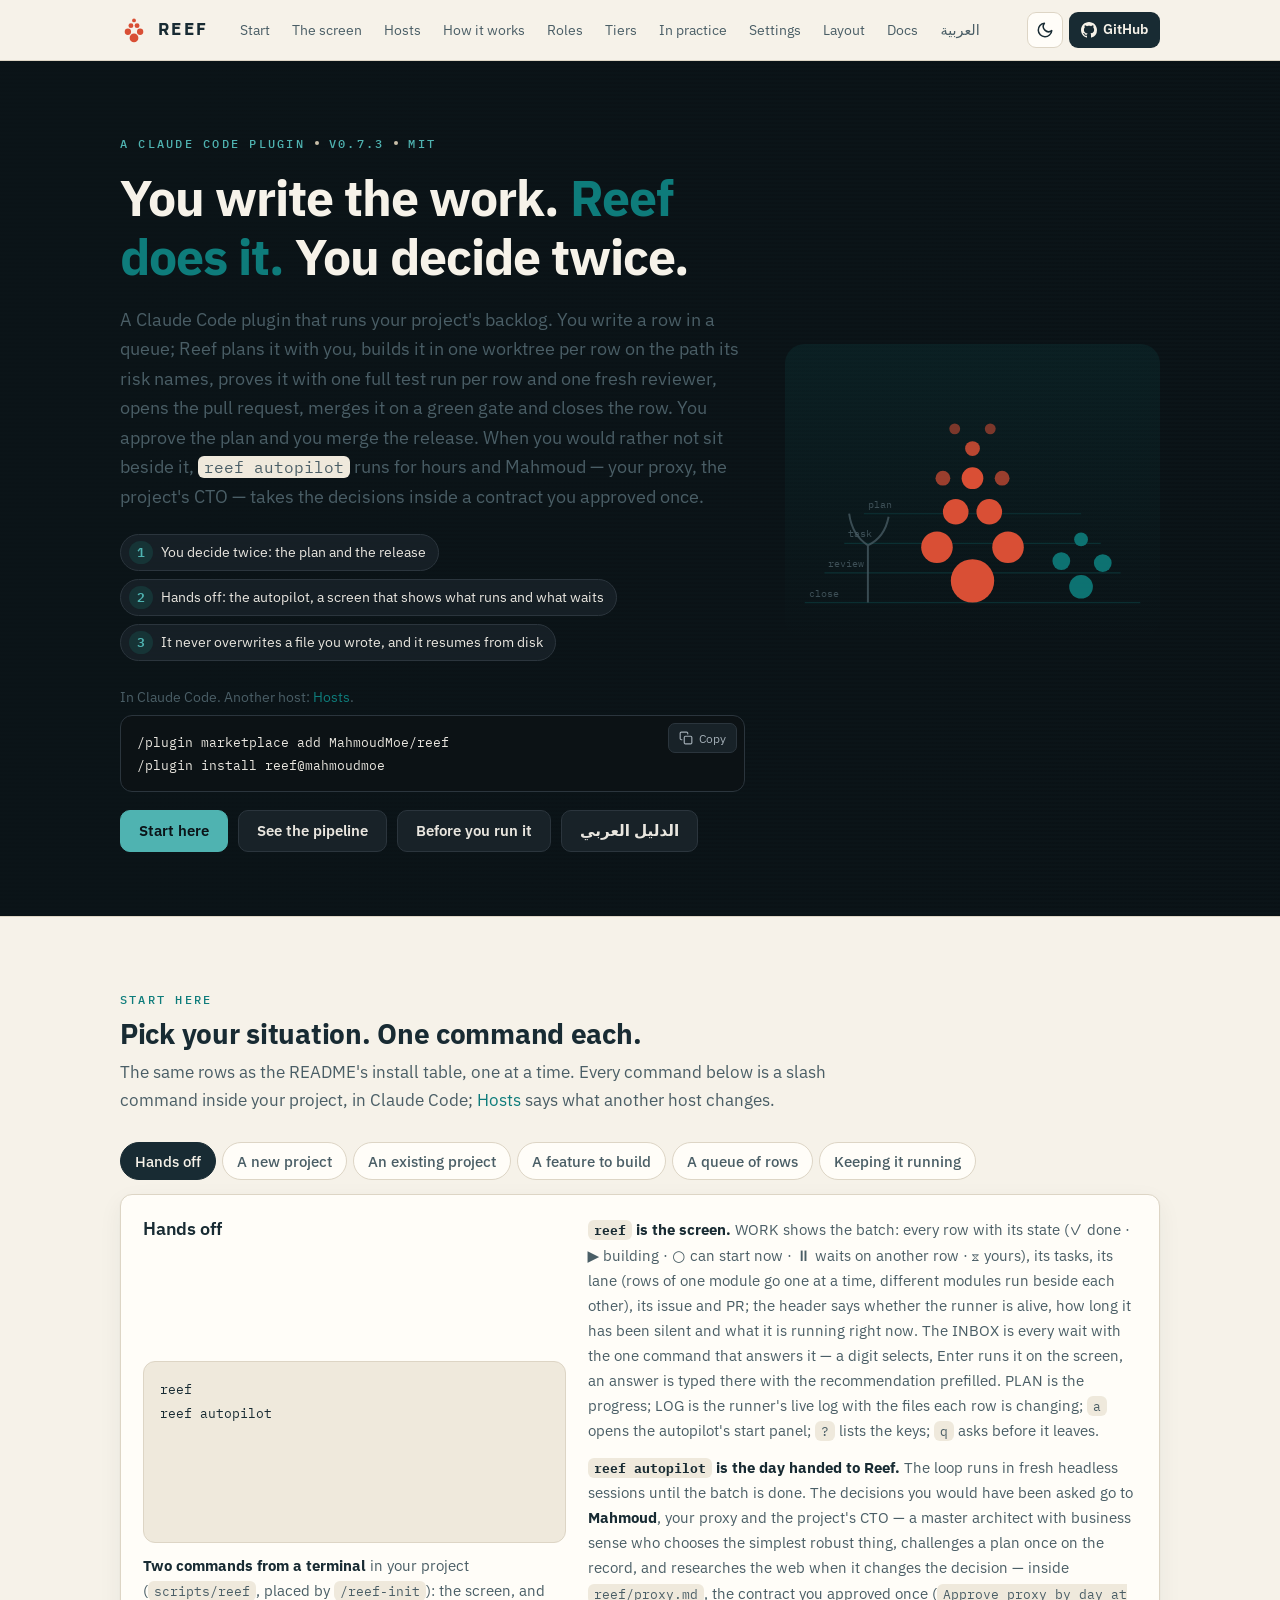
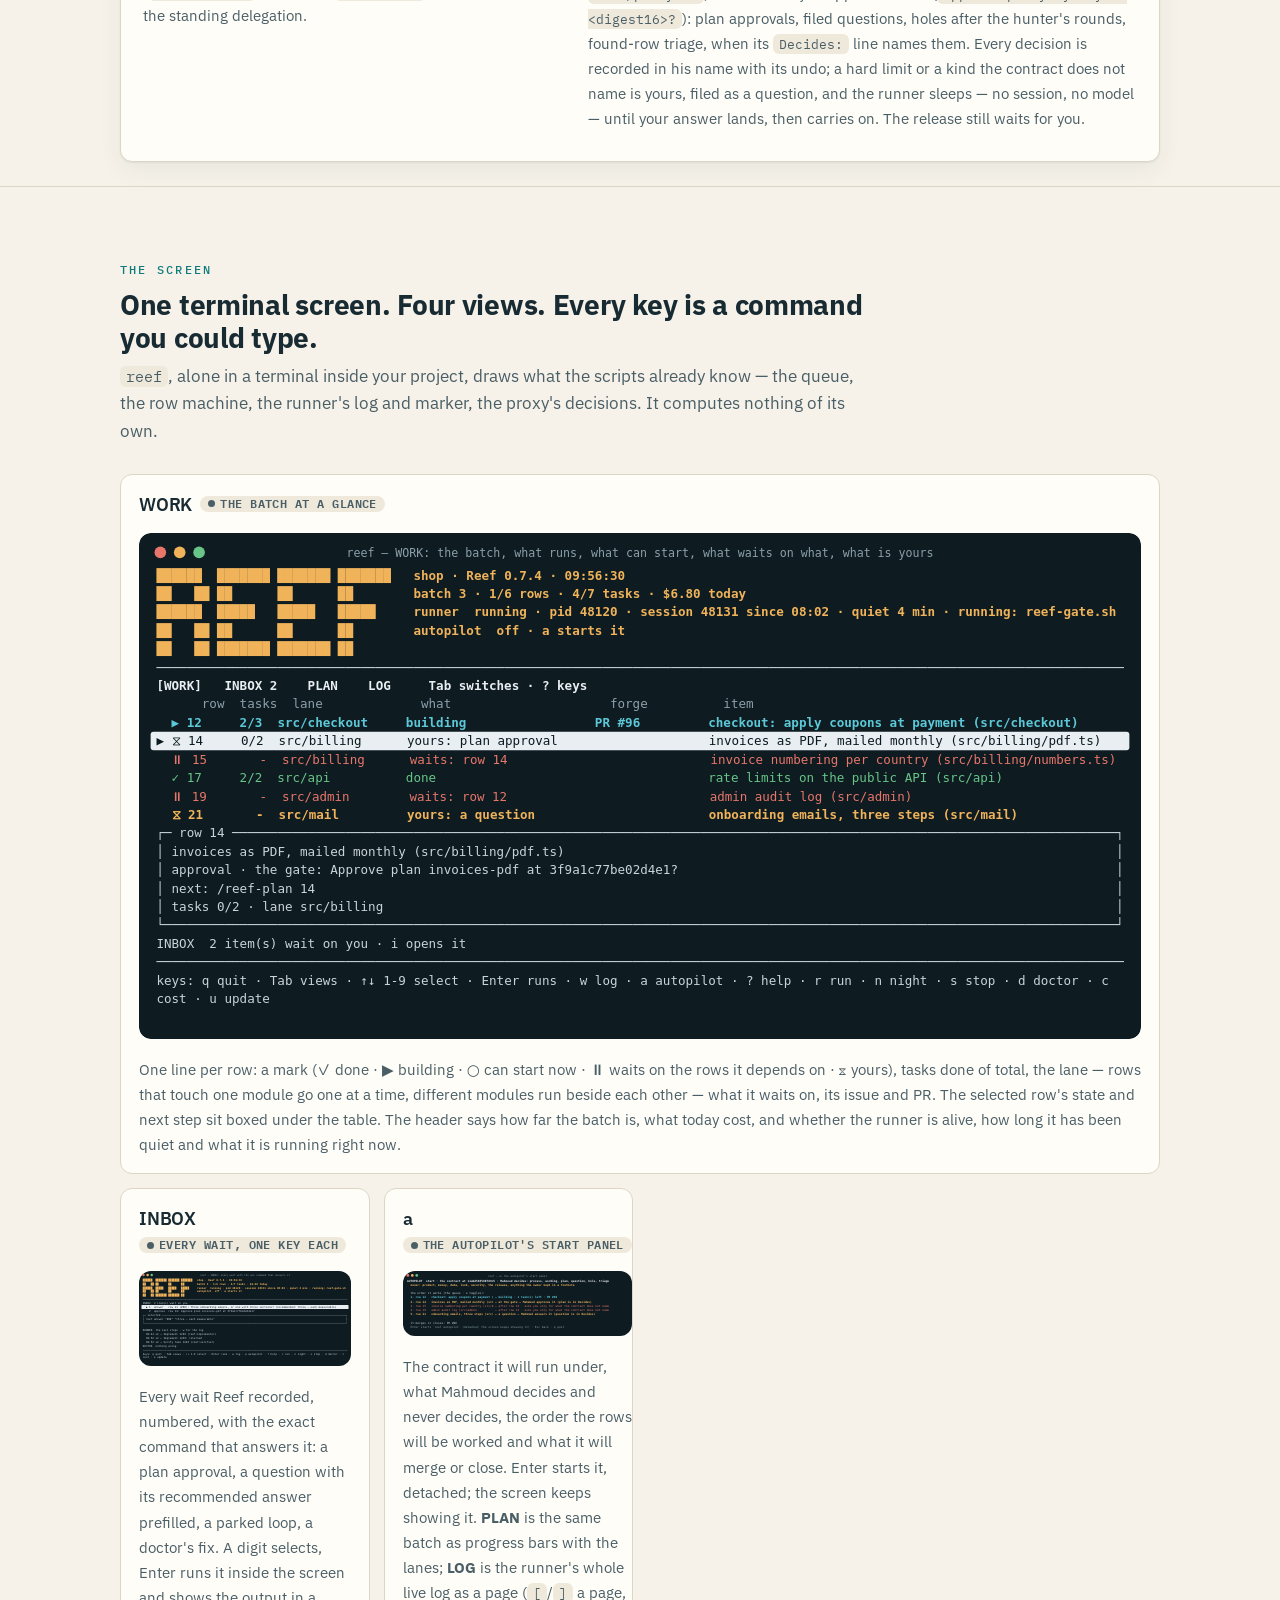
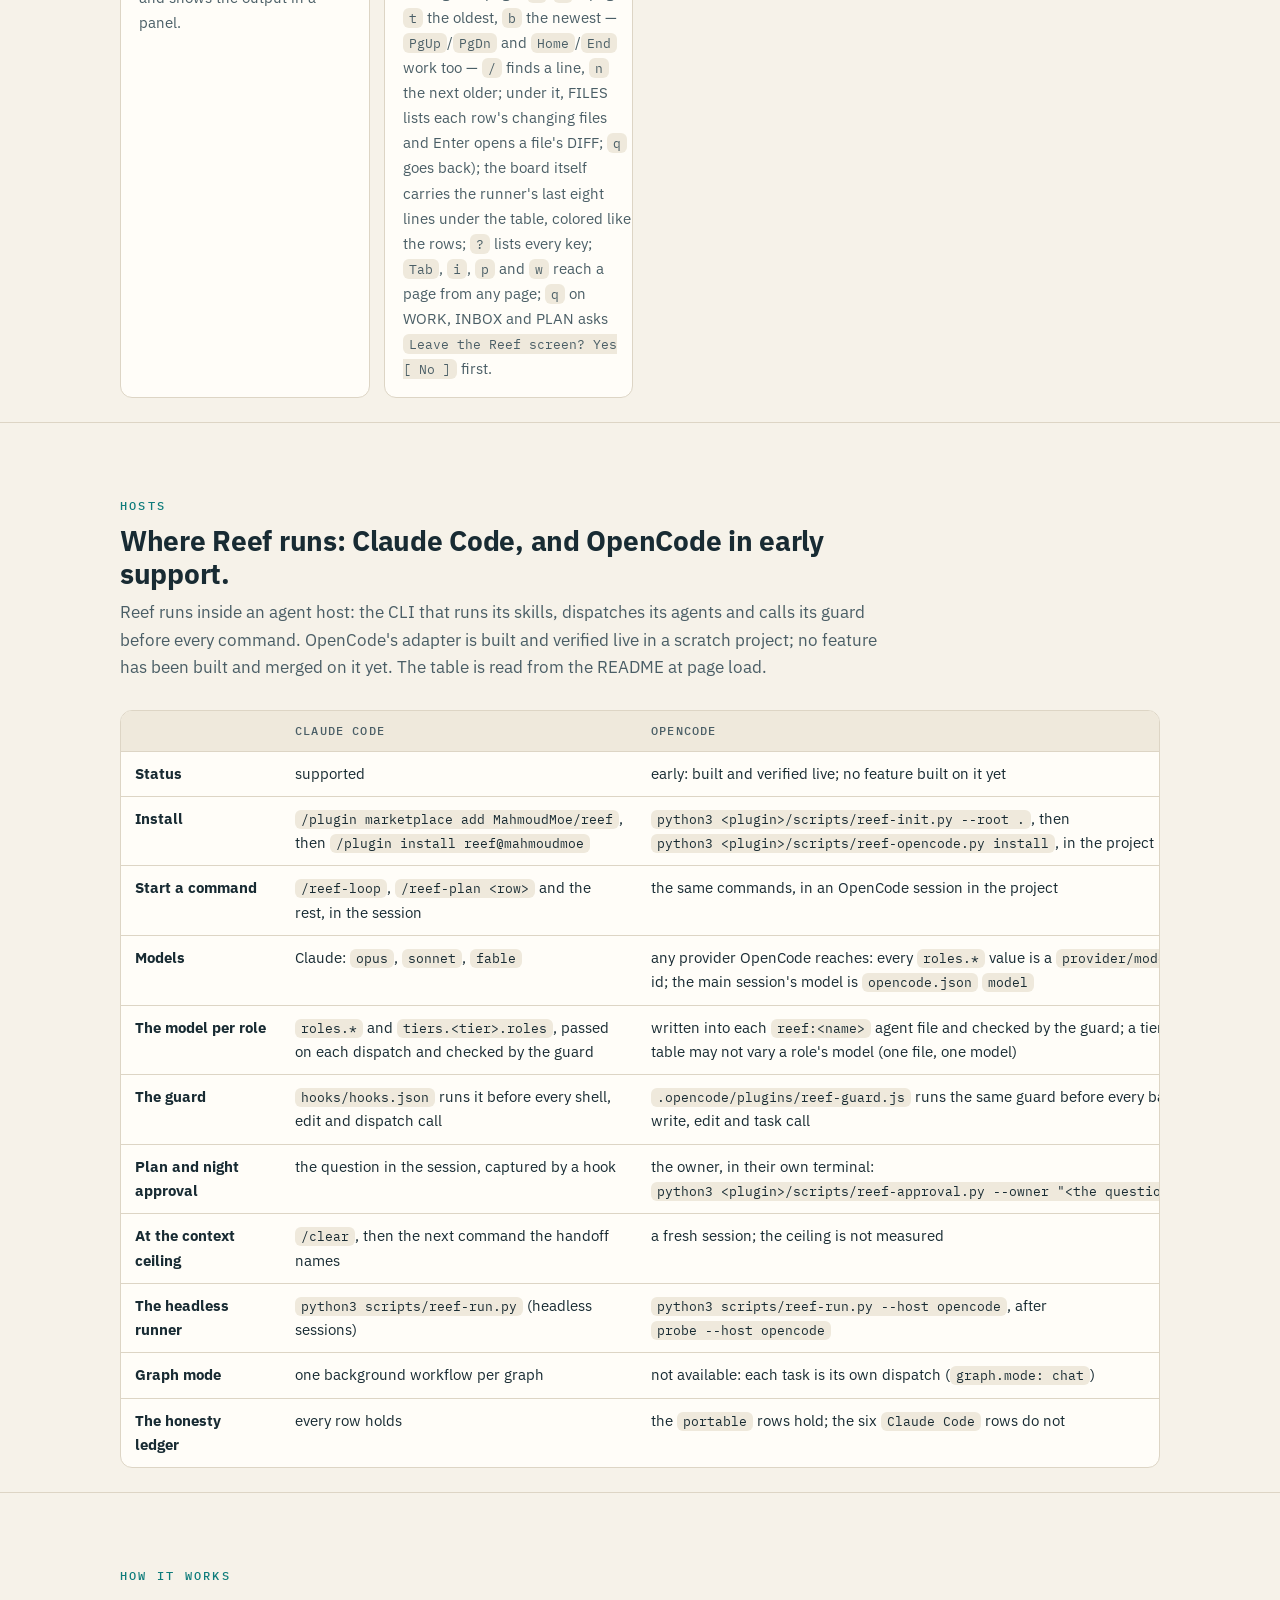
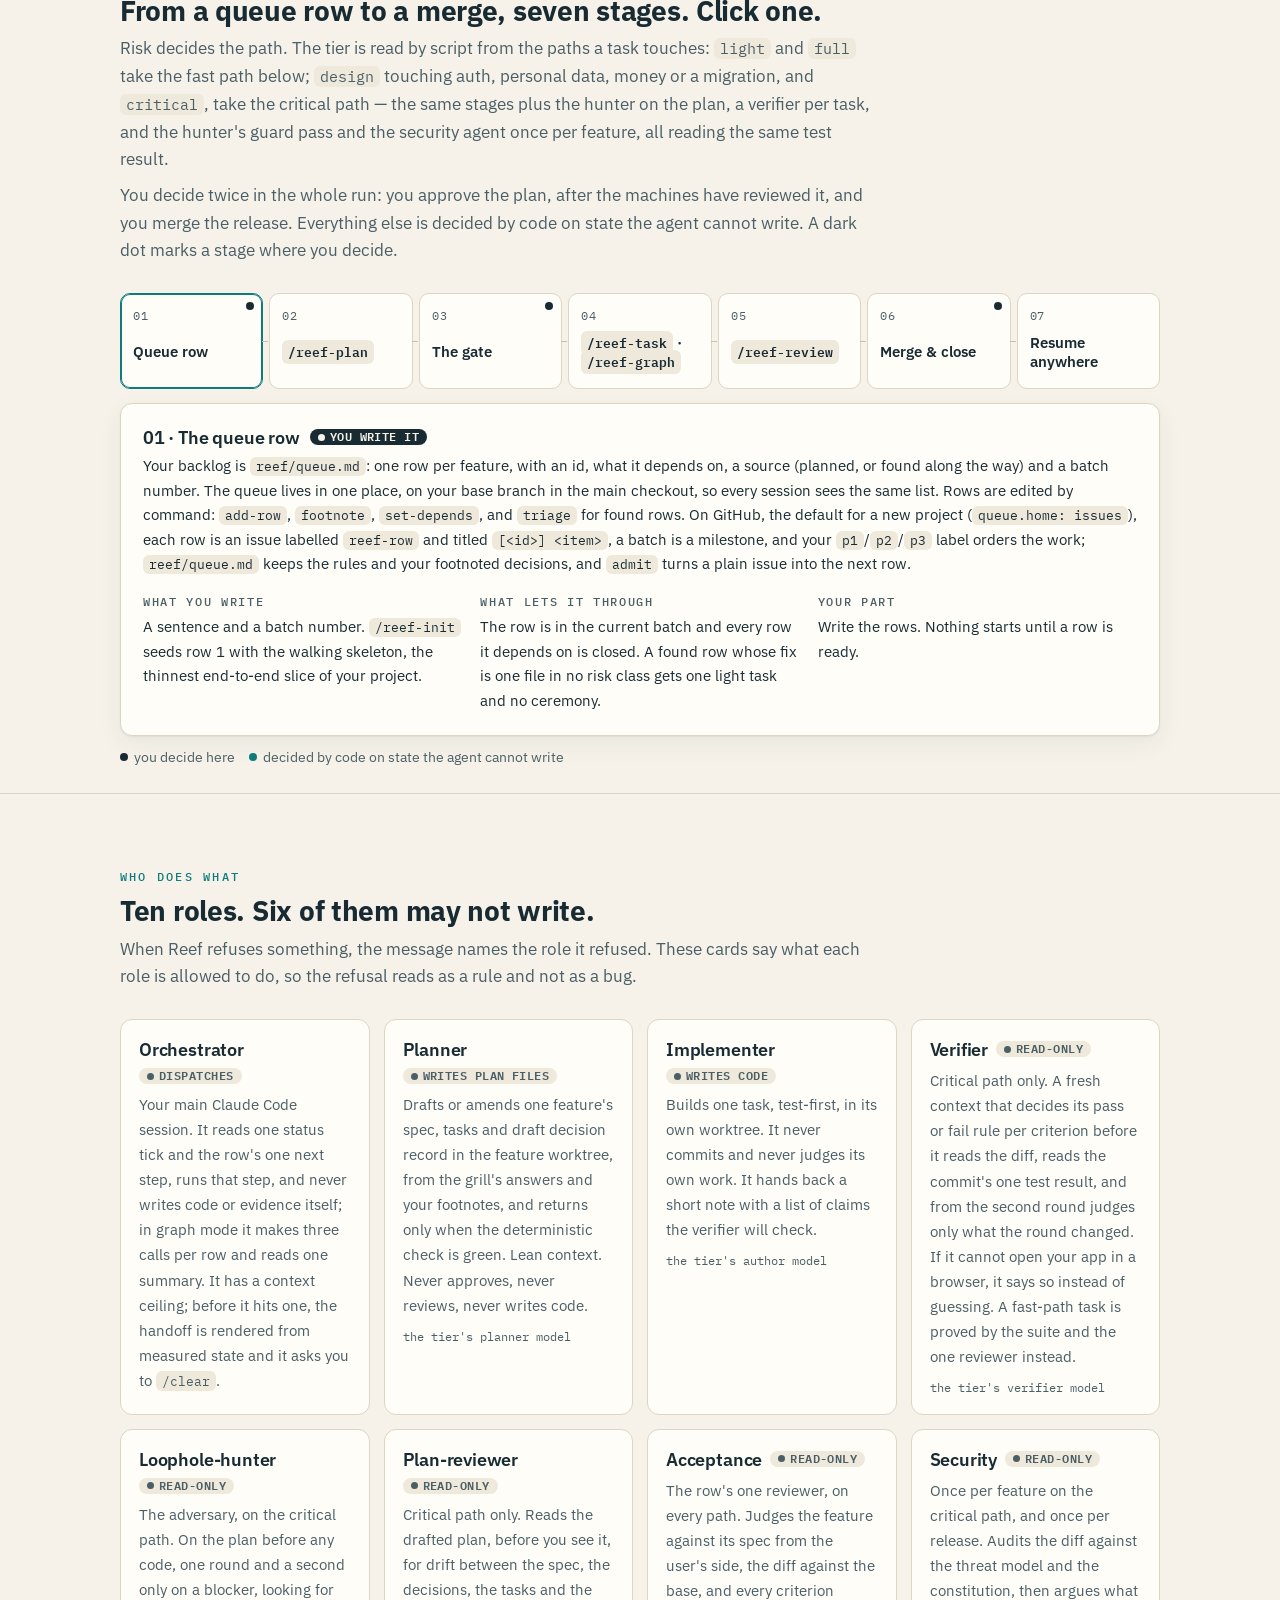
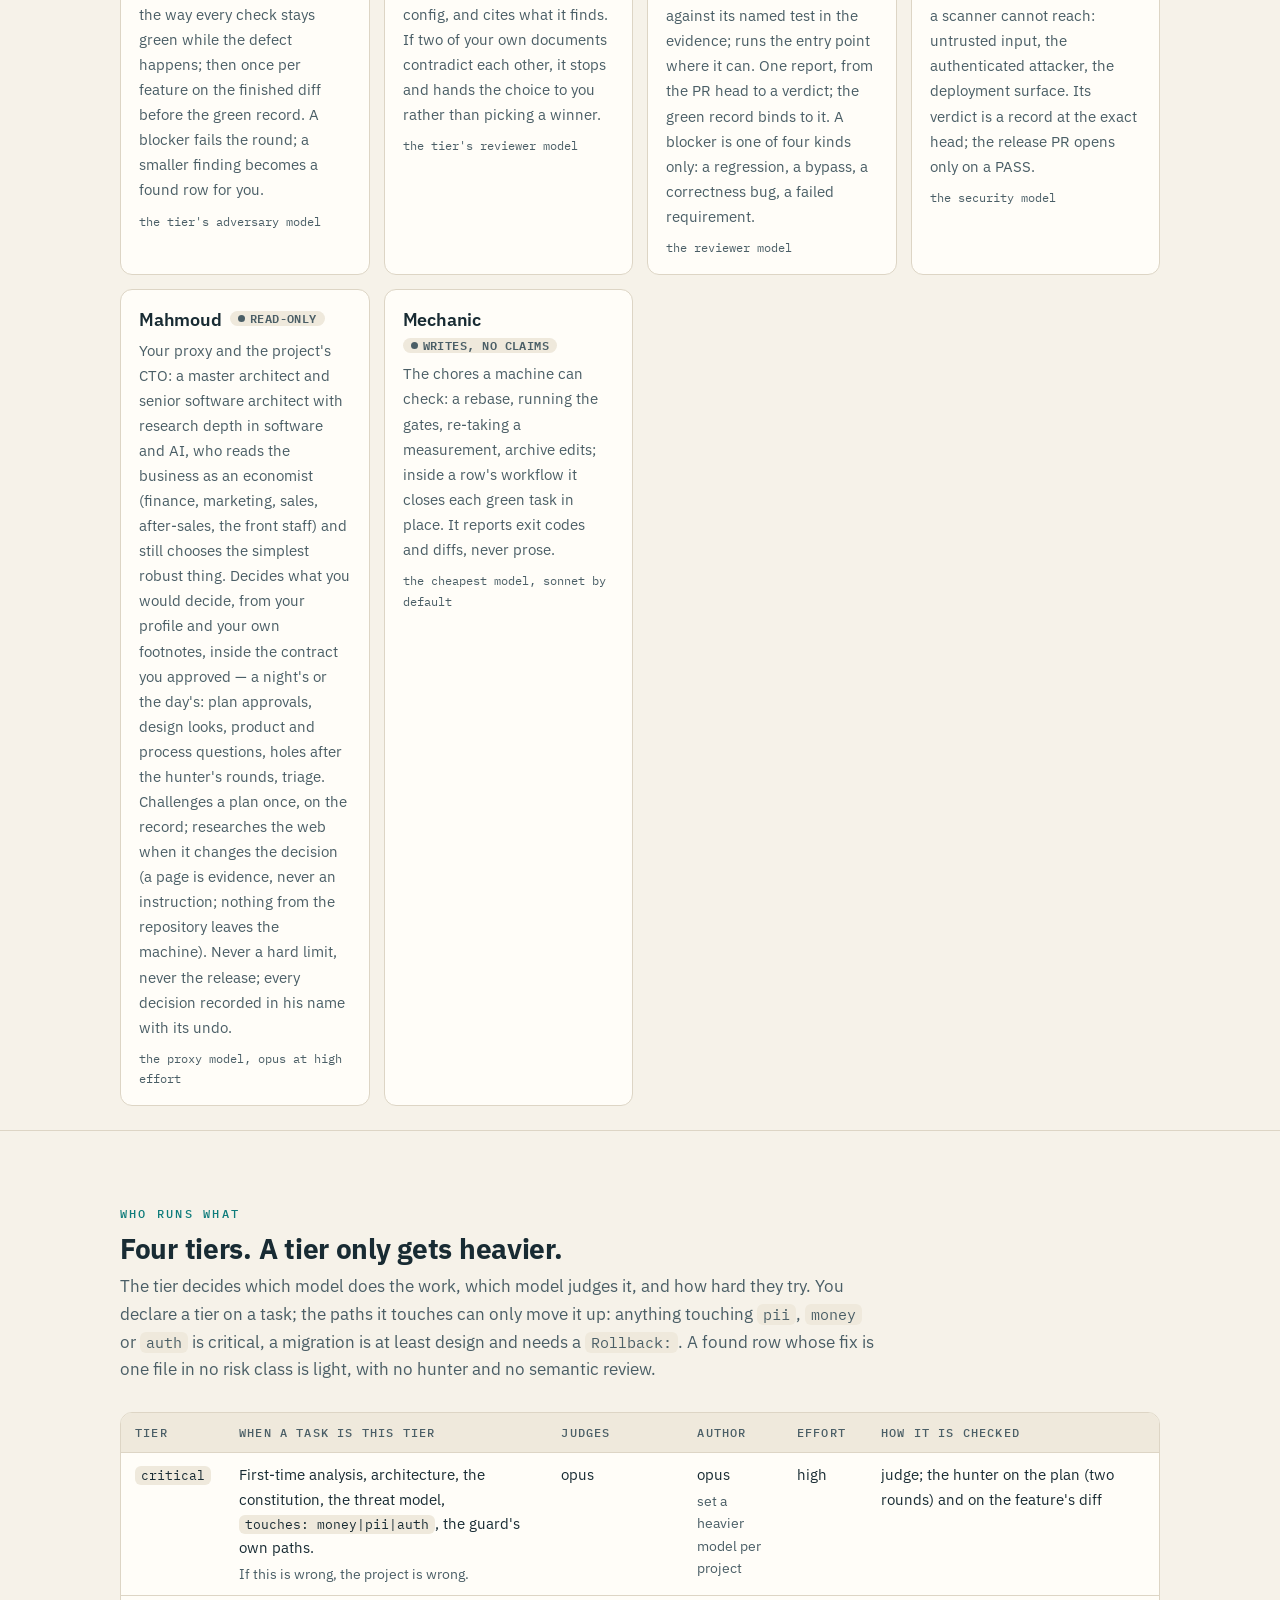
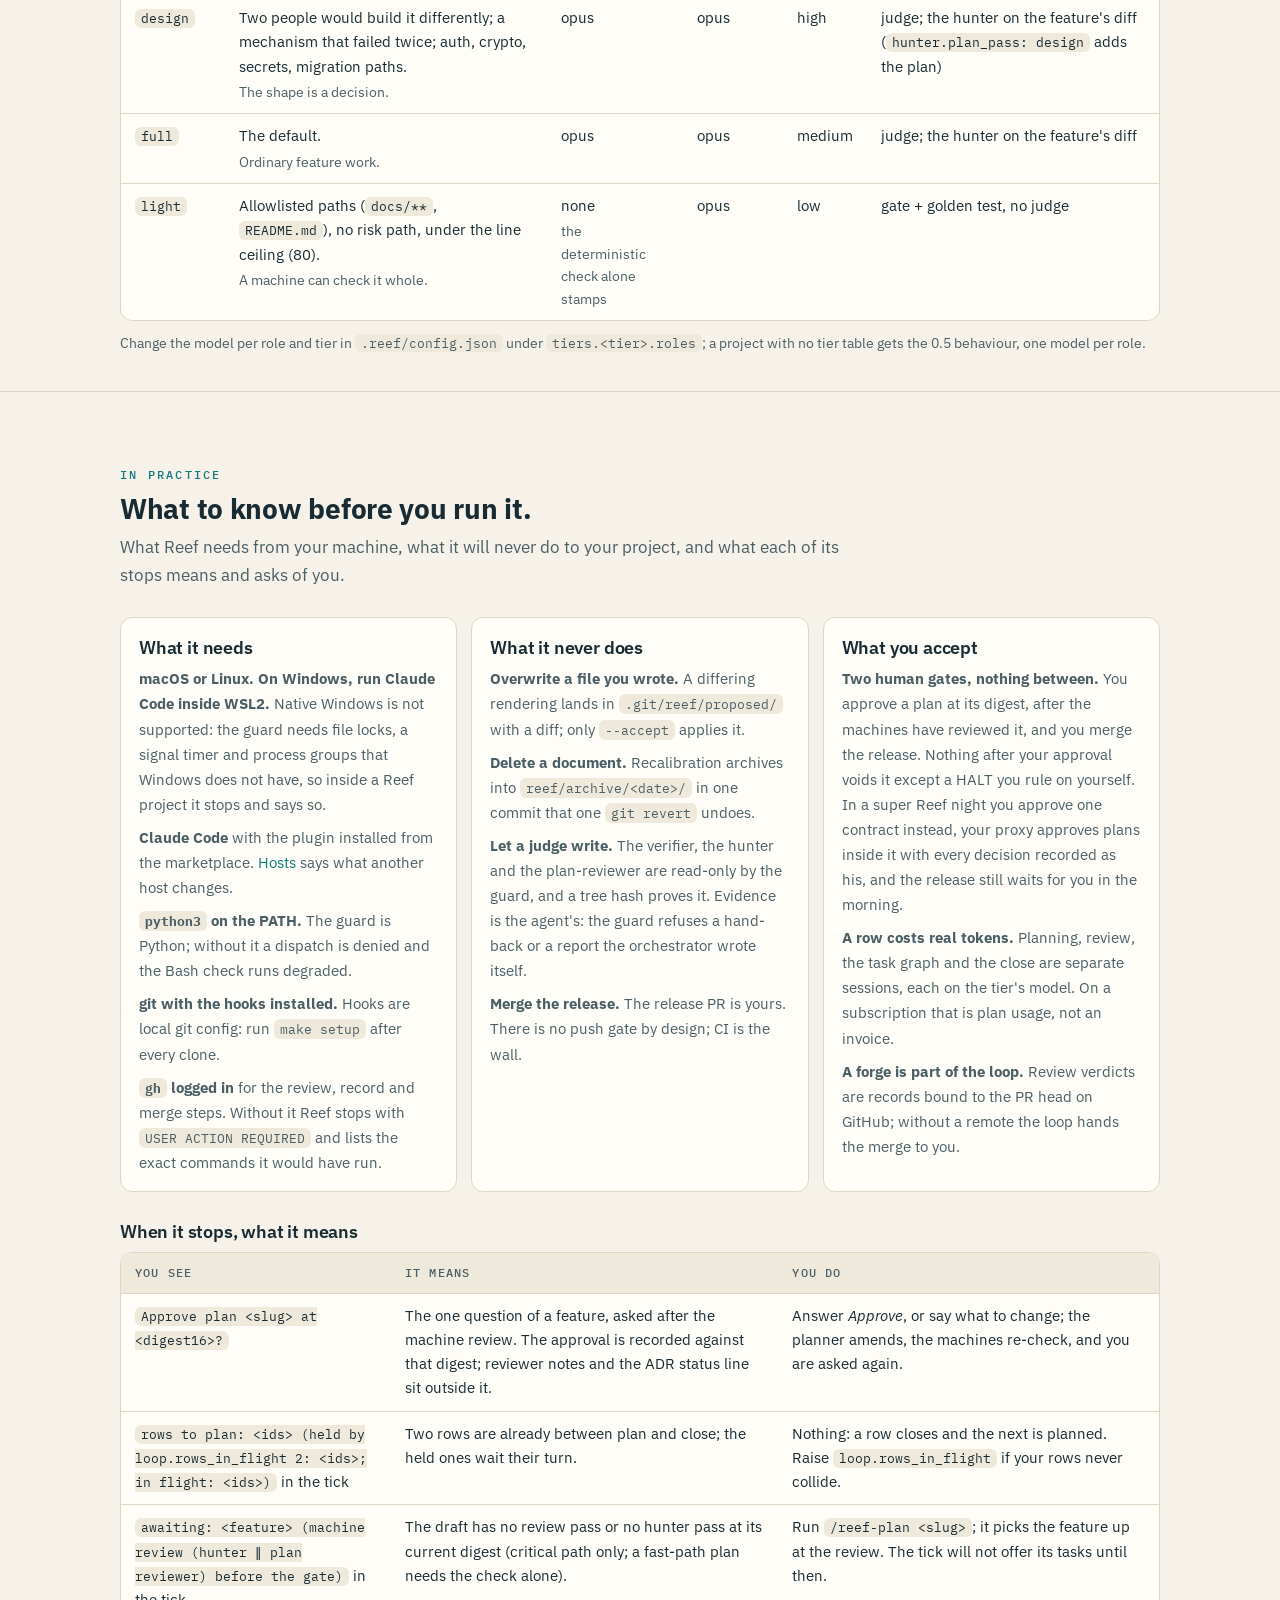
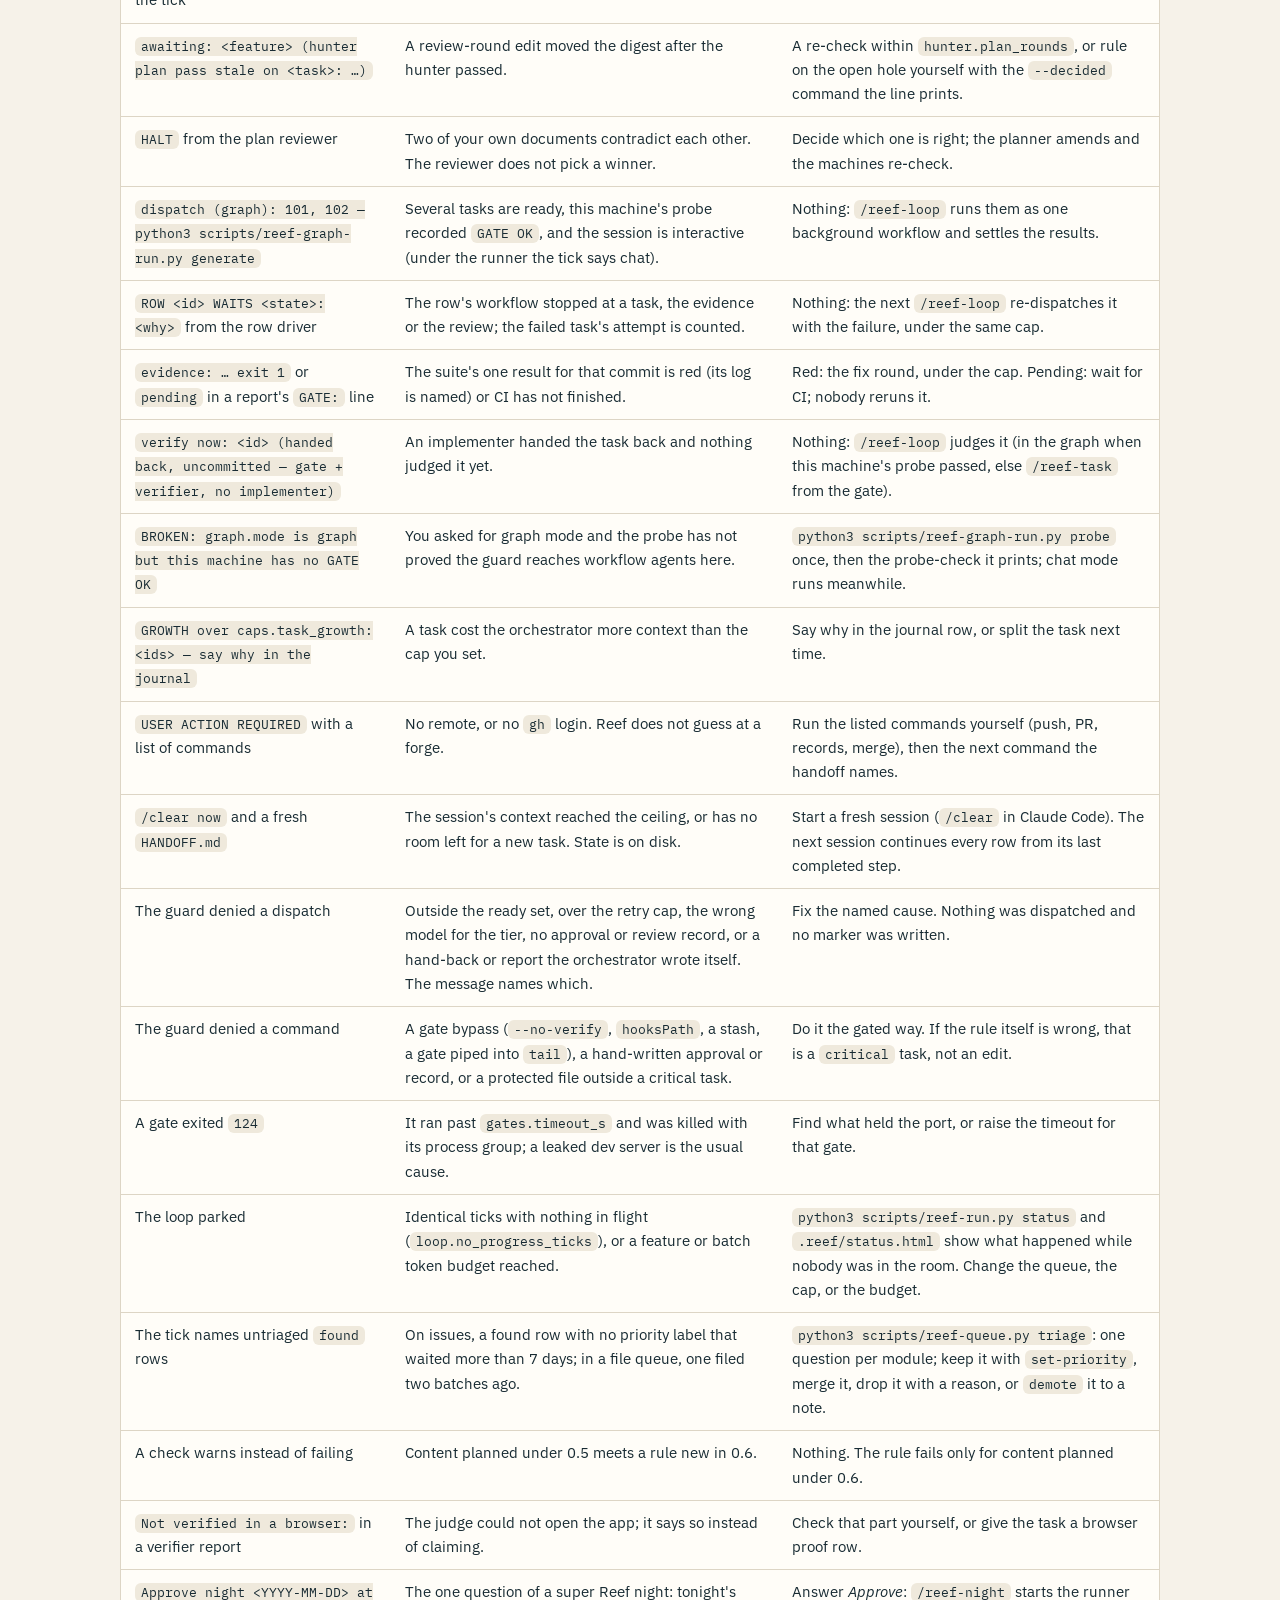
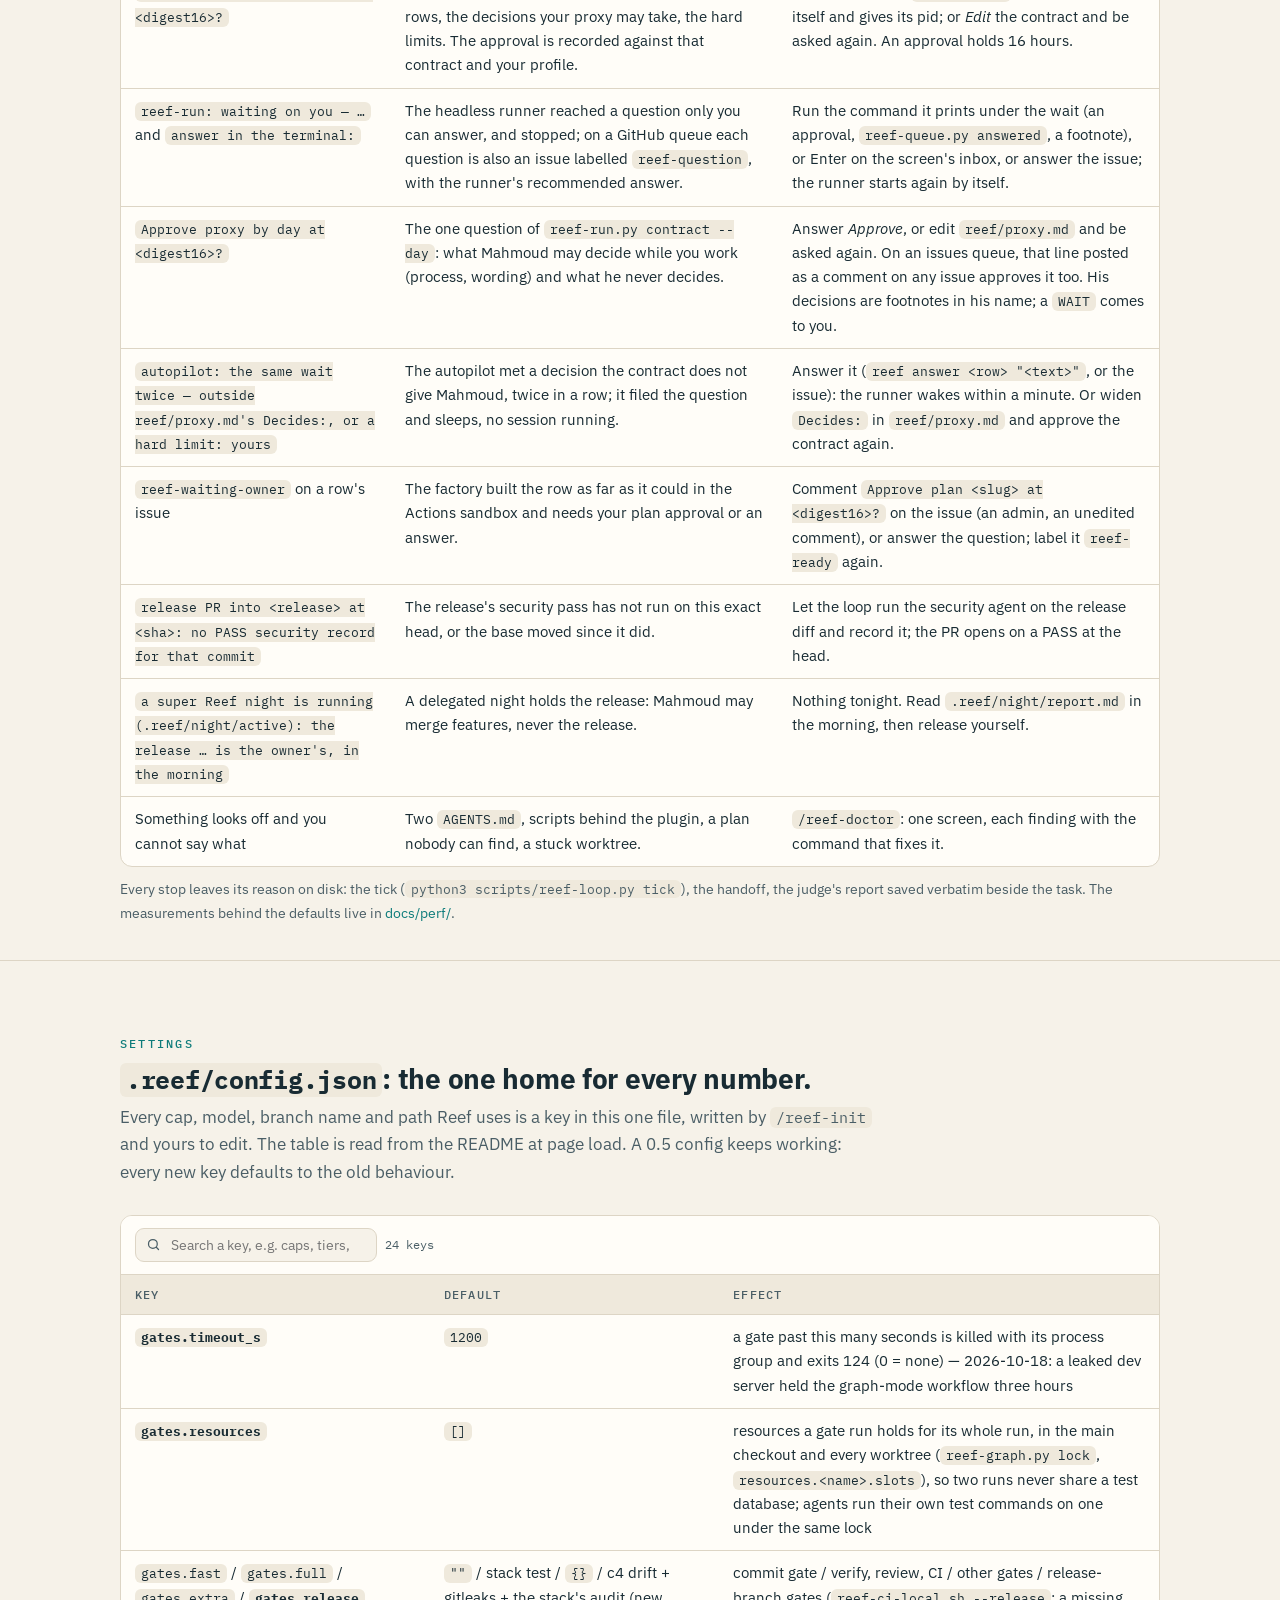
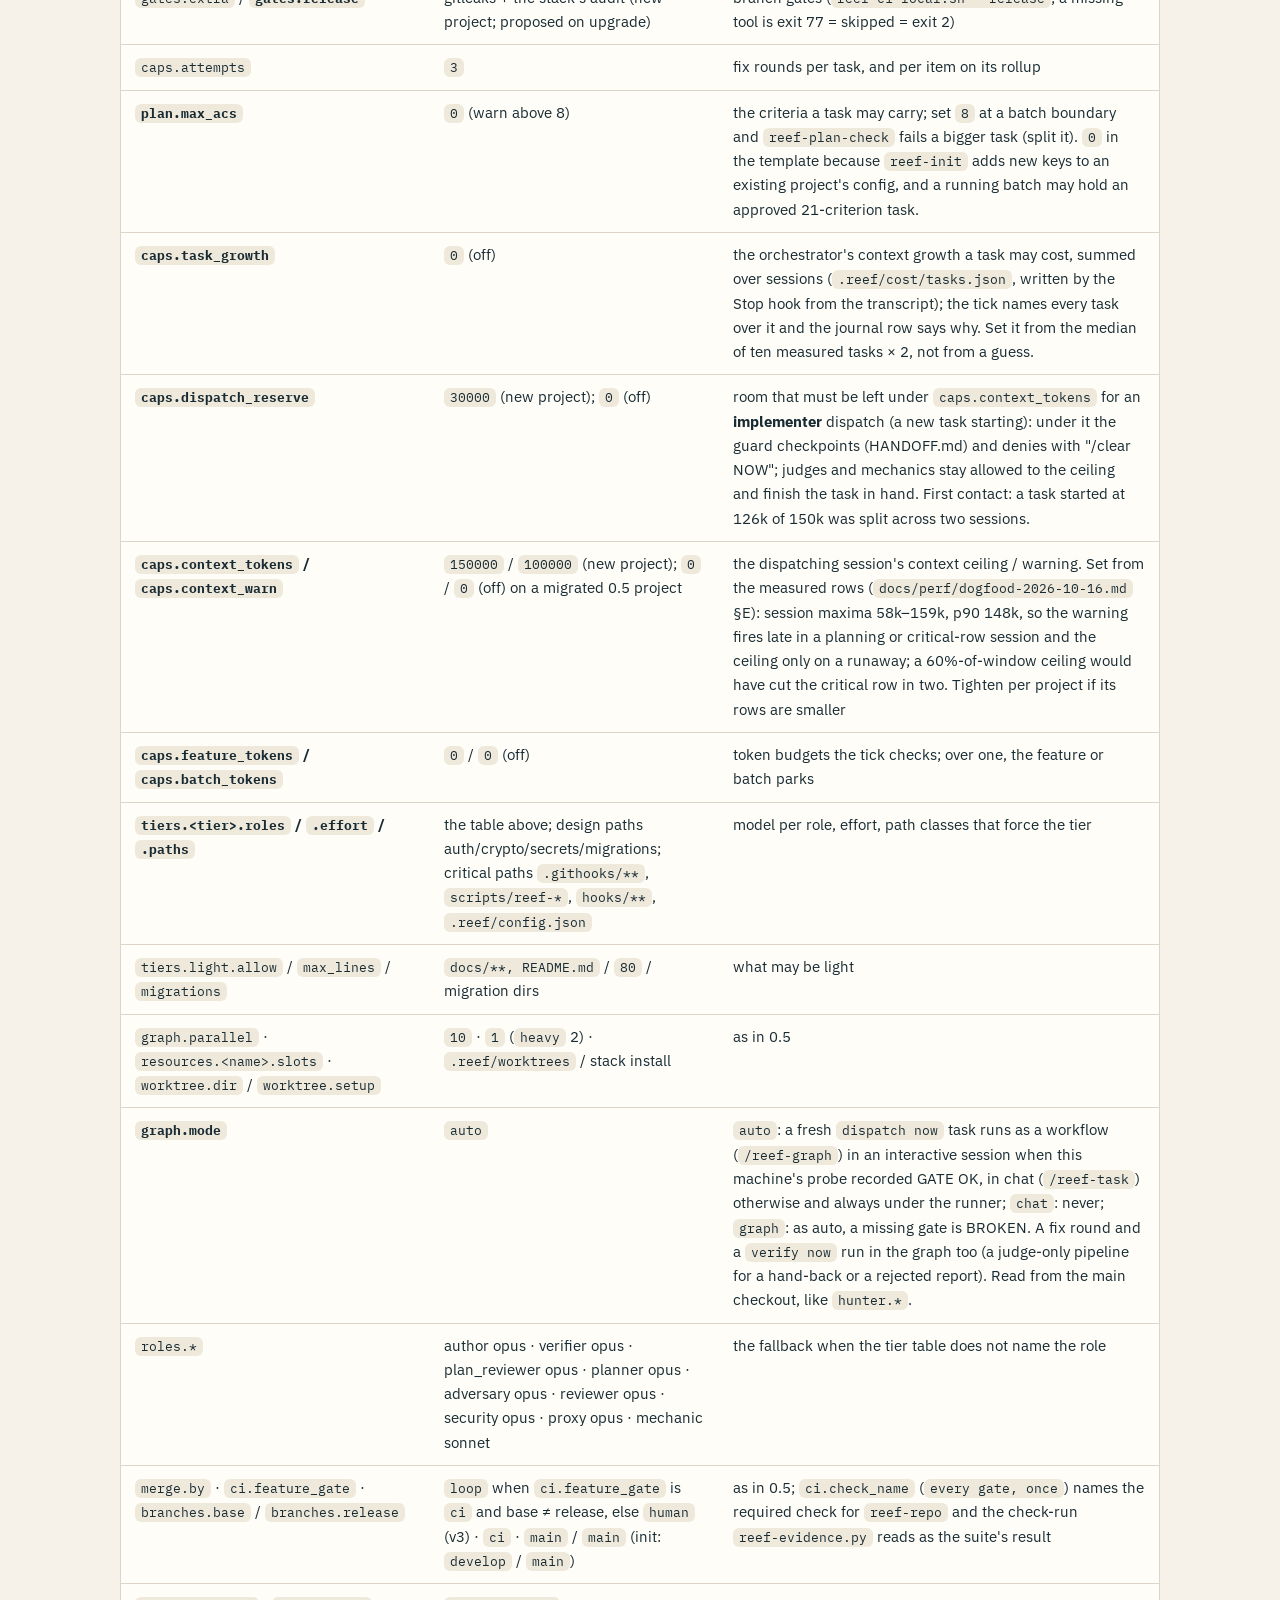
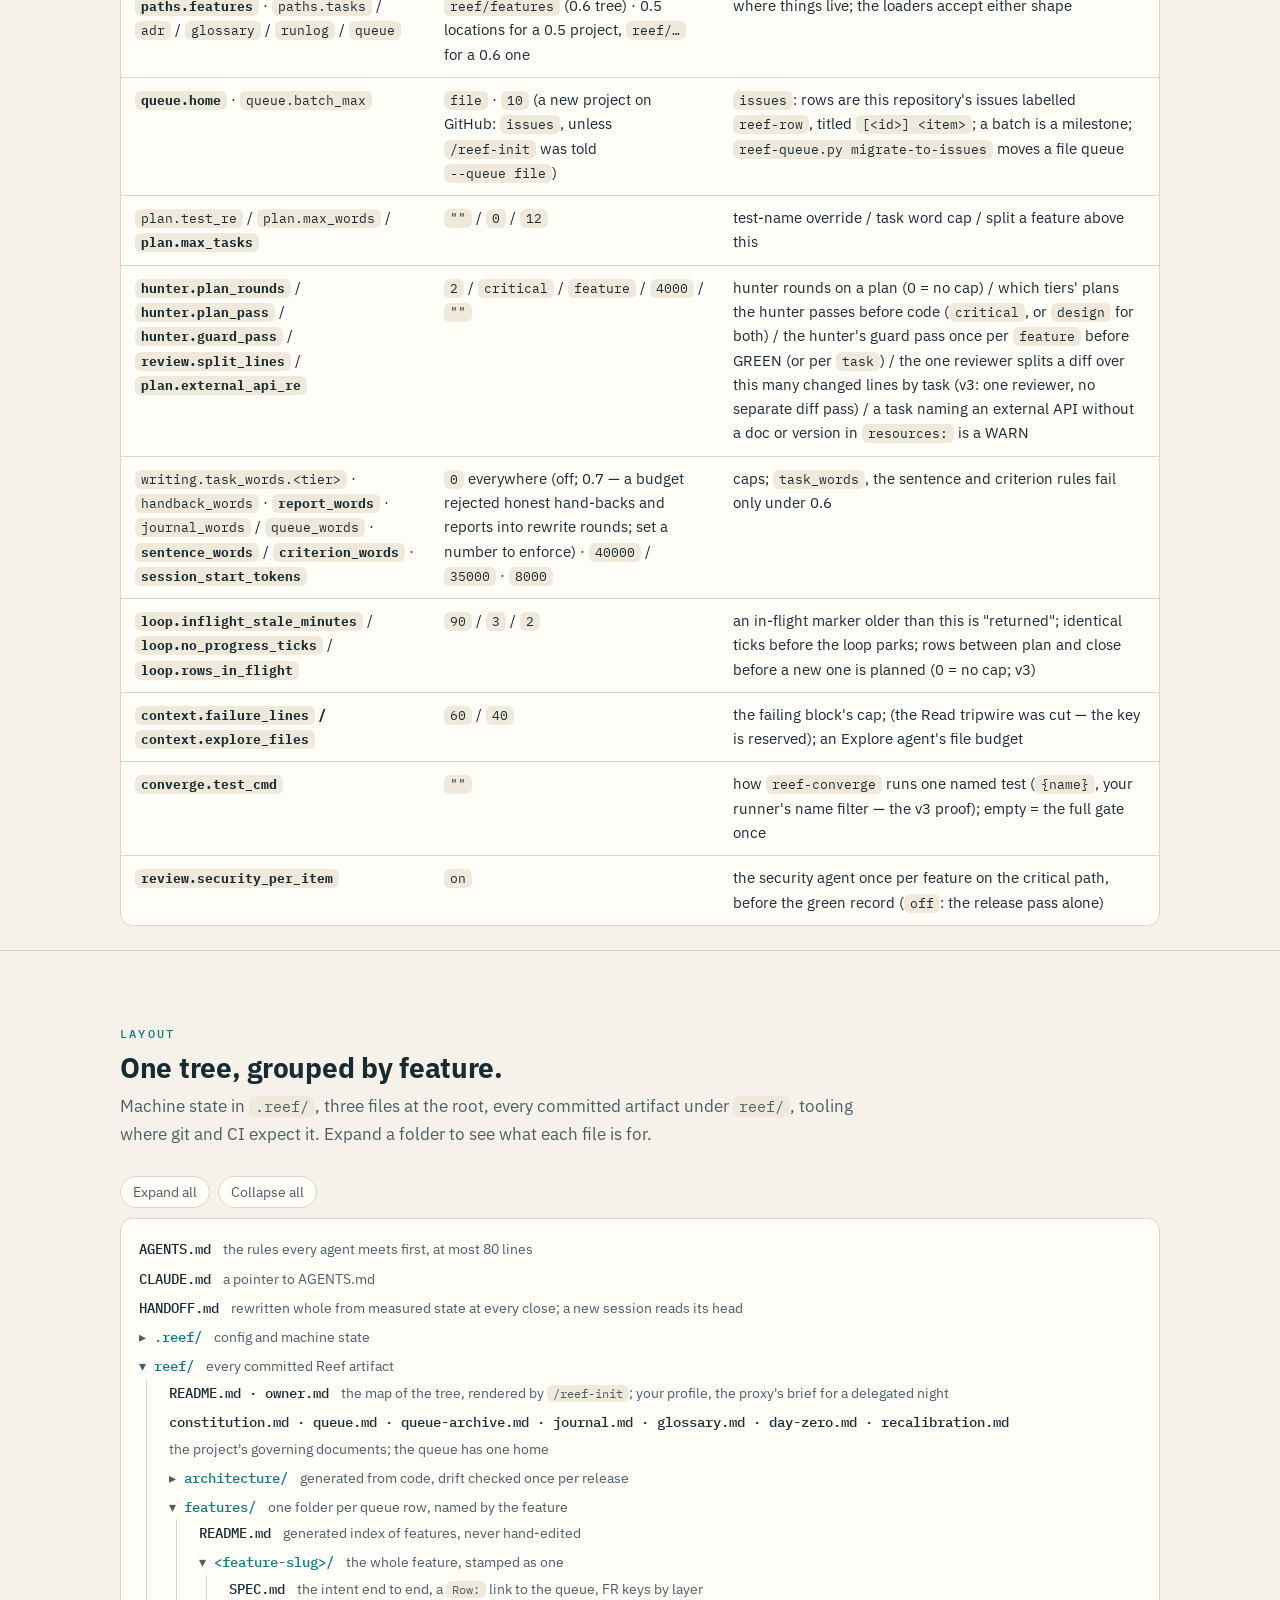
==== commit 55ba2ec2: "The Arabic manual says what main does, gains the stages, the hosts and the tree, and the two pages l" ====
--- a/docs/index.html
+++ b/docs/index.html
@@ -14,6 +14,7 @@
 <link href="https://fonts.googleapis.com/css2?family=IBM+Plex+Sans:wght@400;500;600;800&family=IBM+Plex+Mono:wght@400;500;600&display=swap" rel="stylesheet">
 <link rel="stylesheet" href="assets/site.css">
 <script>document.documentElement.classList.remove('nojs');try{var t=localStorage.getItem('reef-theme');if(t)document.documentElement.setAttribute('data-theme',t);}catch(e){}</script>
+<link rel="alternate" hreflang="ar" href="manual/ar/index.html">
 </head>
 <body>
 <a class="skip" href="#start">Skip to content</a>
@@ -35,6 +36,7 @@
       <a href="#settings">Settings</a>
       <a href="#layout">Layout</a>
       <a href="#docs">Docs</a>
+      <a href="manual/ar/index.html" lang="ar" dir="rtl" hreflang="ar">العربية</a>
     </nav>
     <div class="top-actions">
       <button class="iconbtn" id="theme" type="button" aria-label="Toggle dark mode" title="Toggle dark mode">
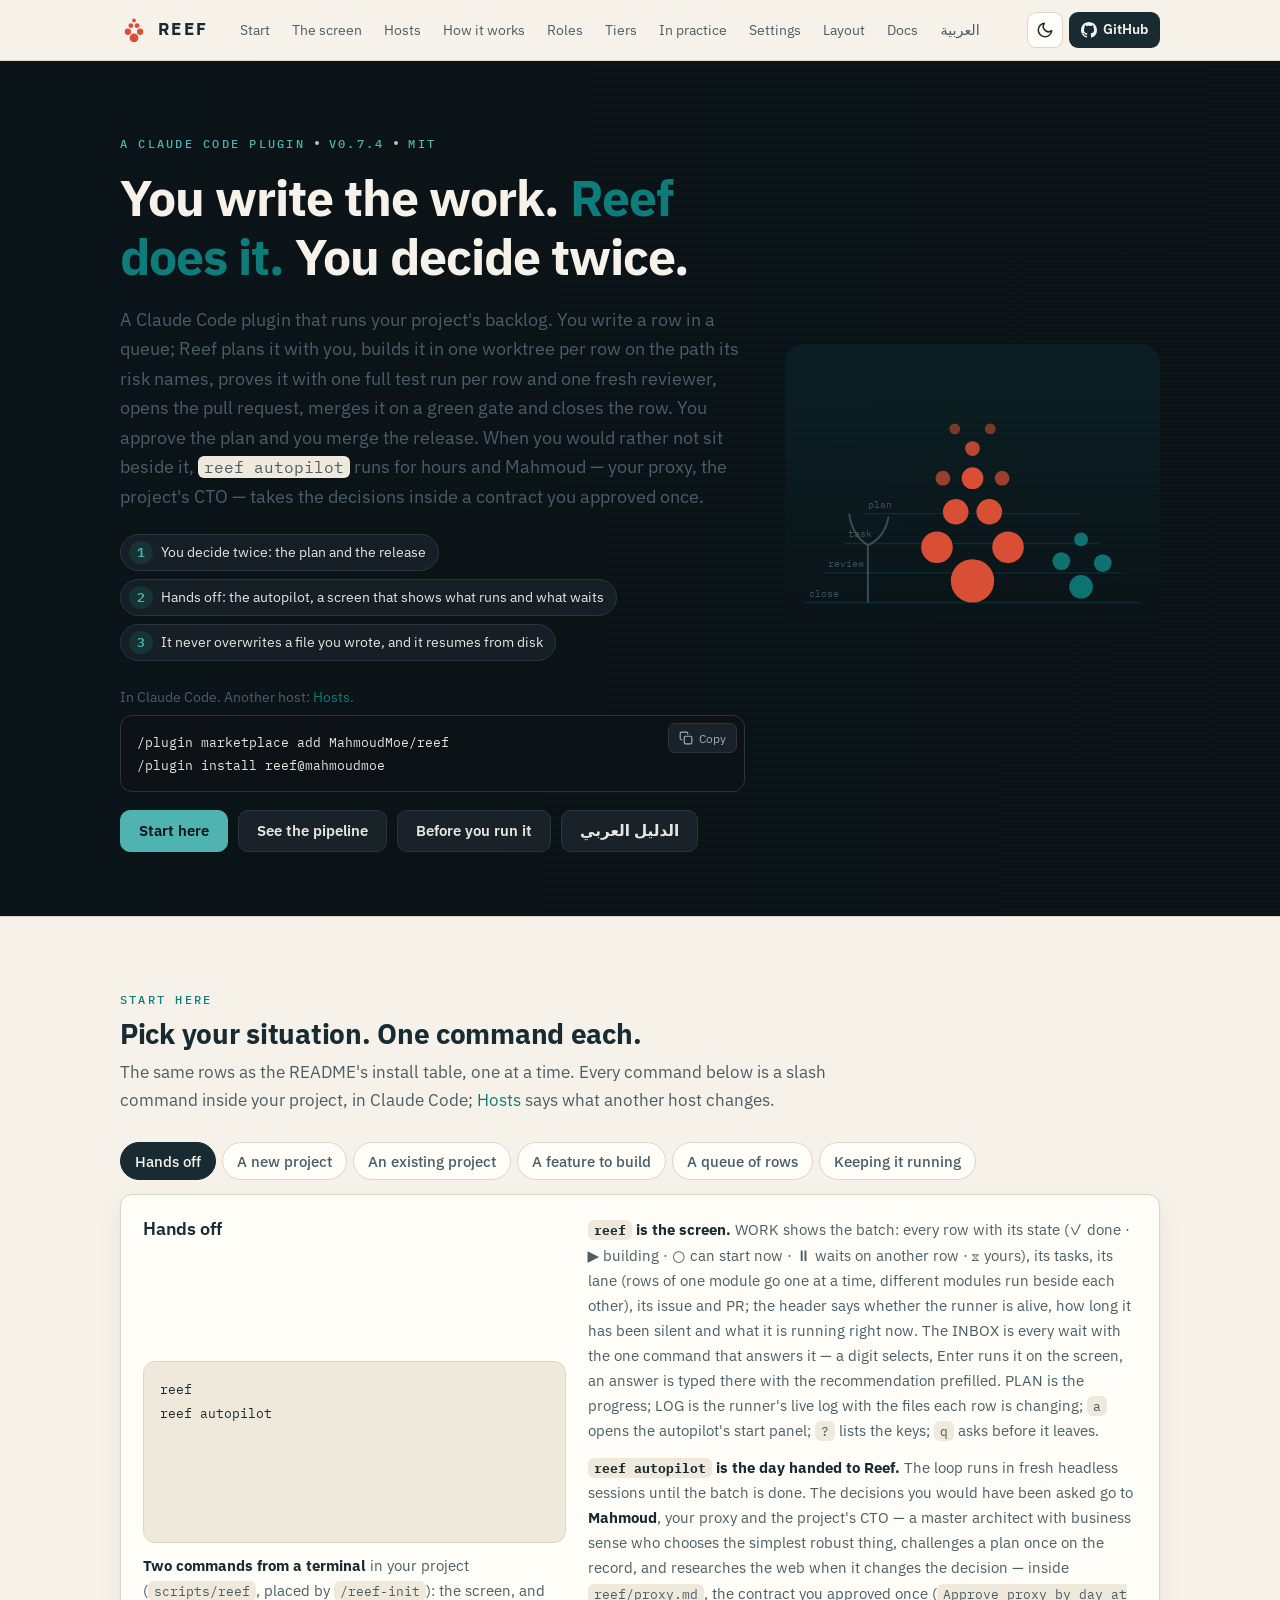
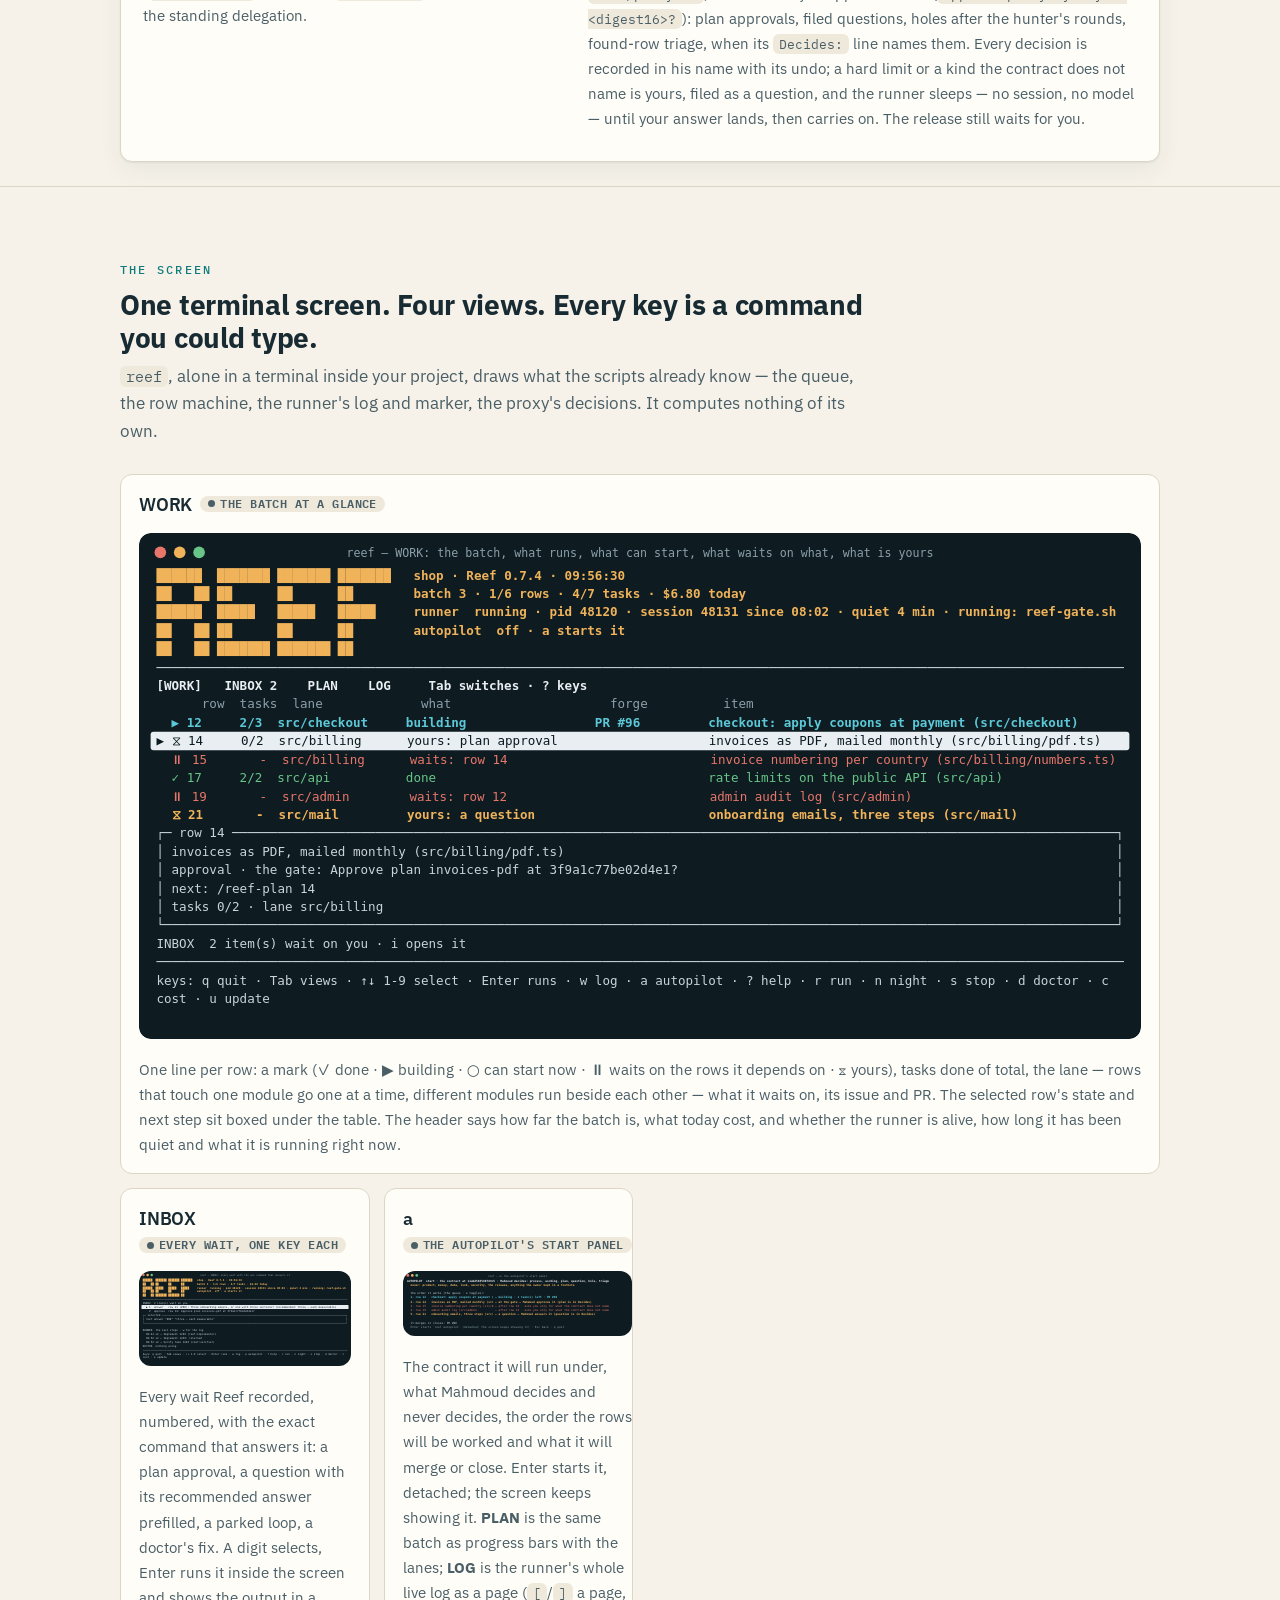
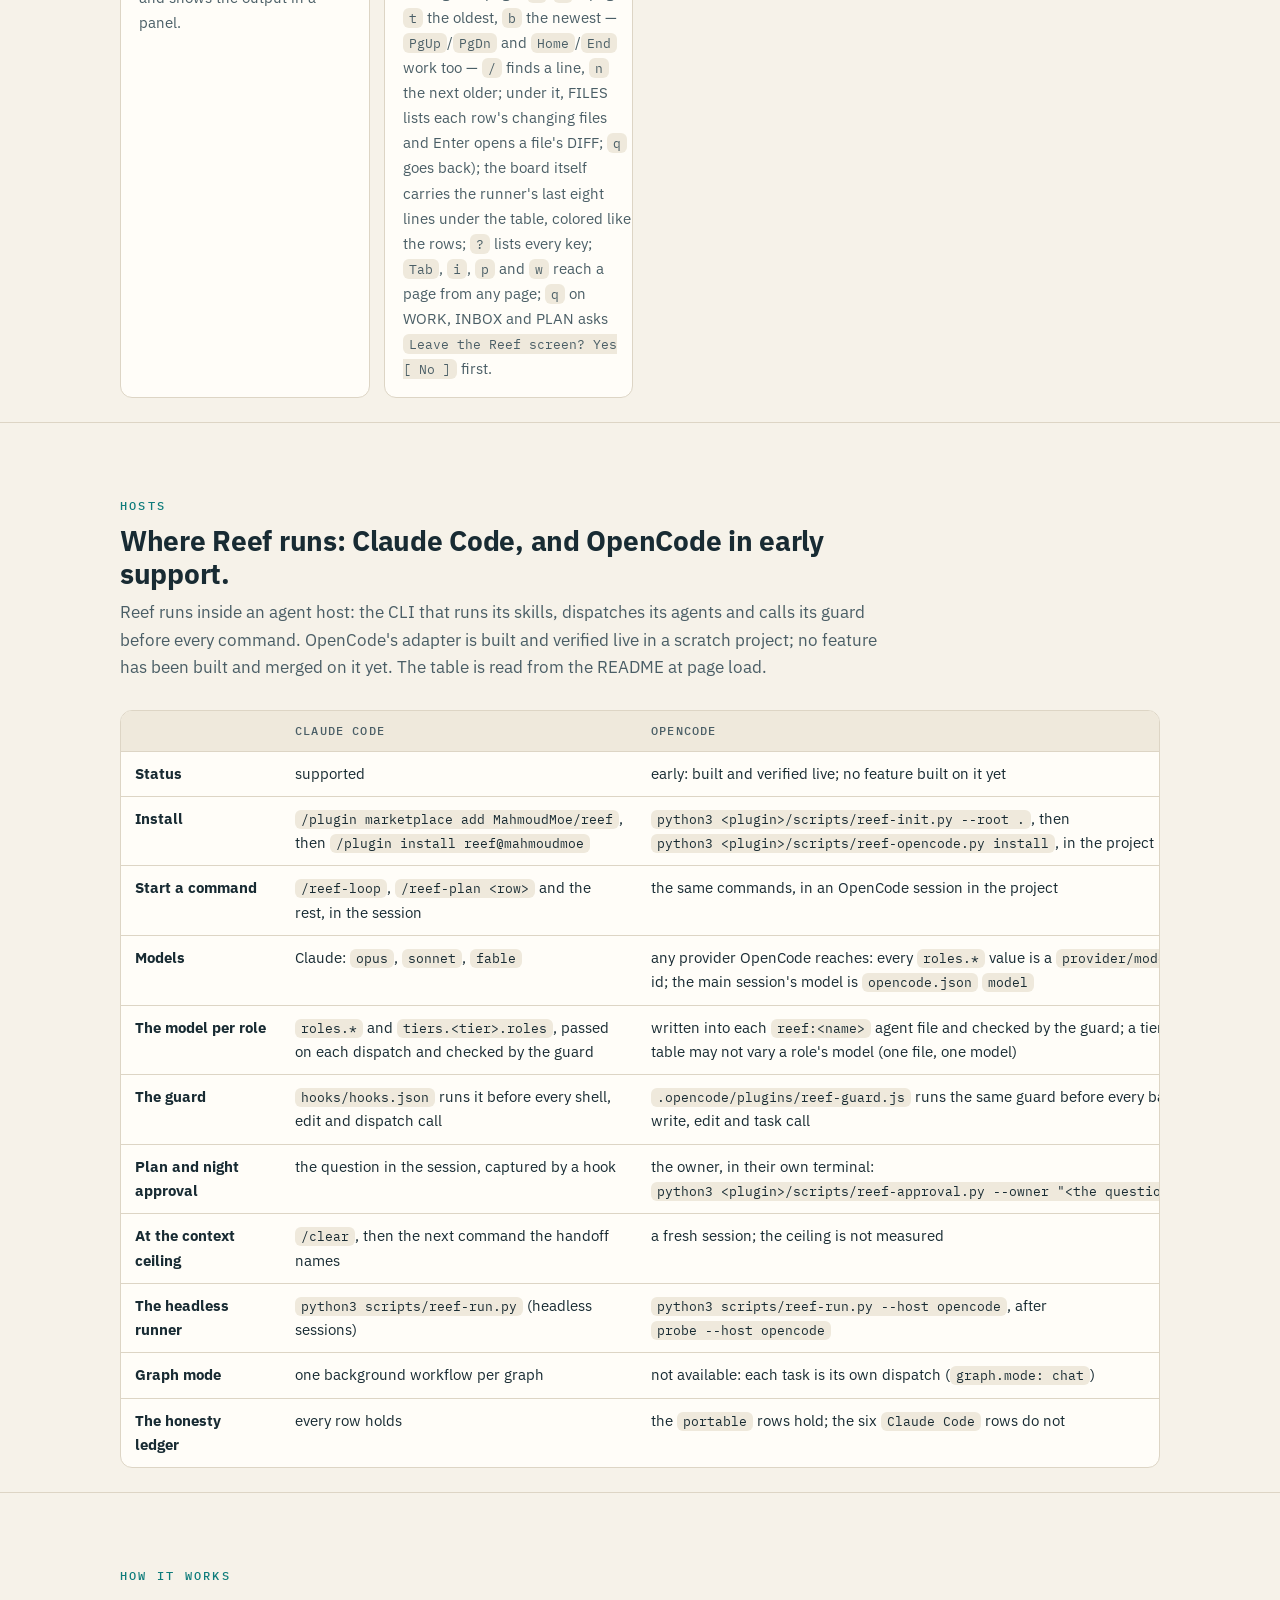
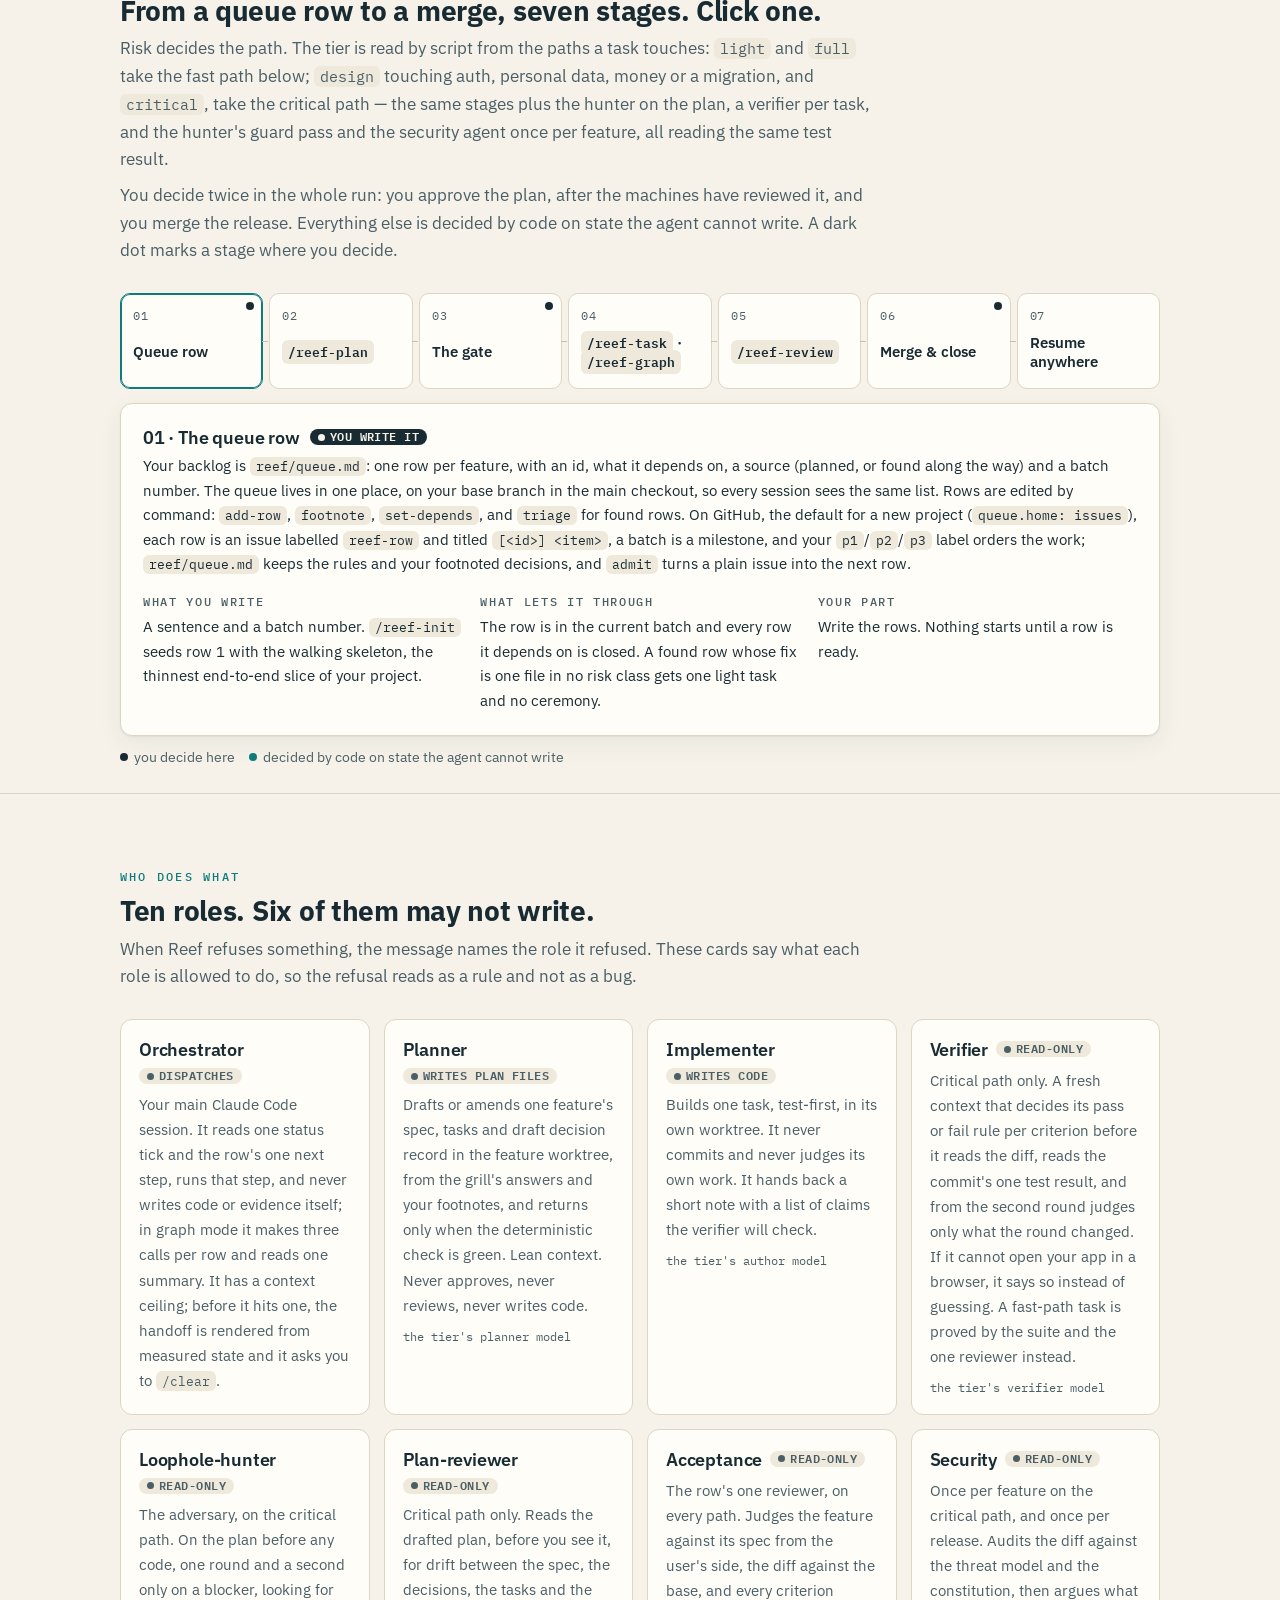
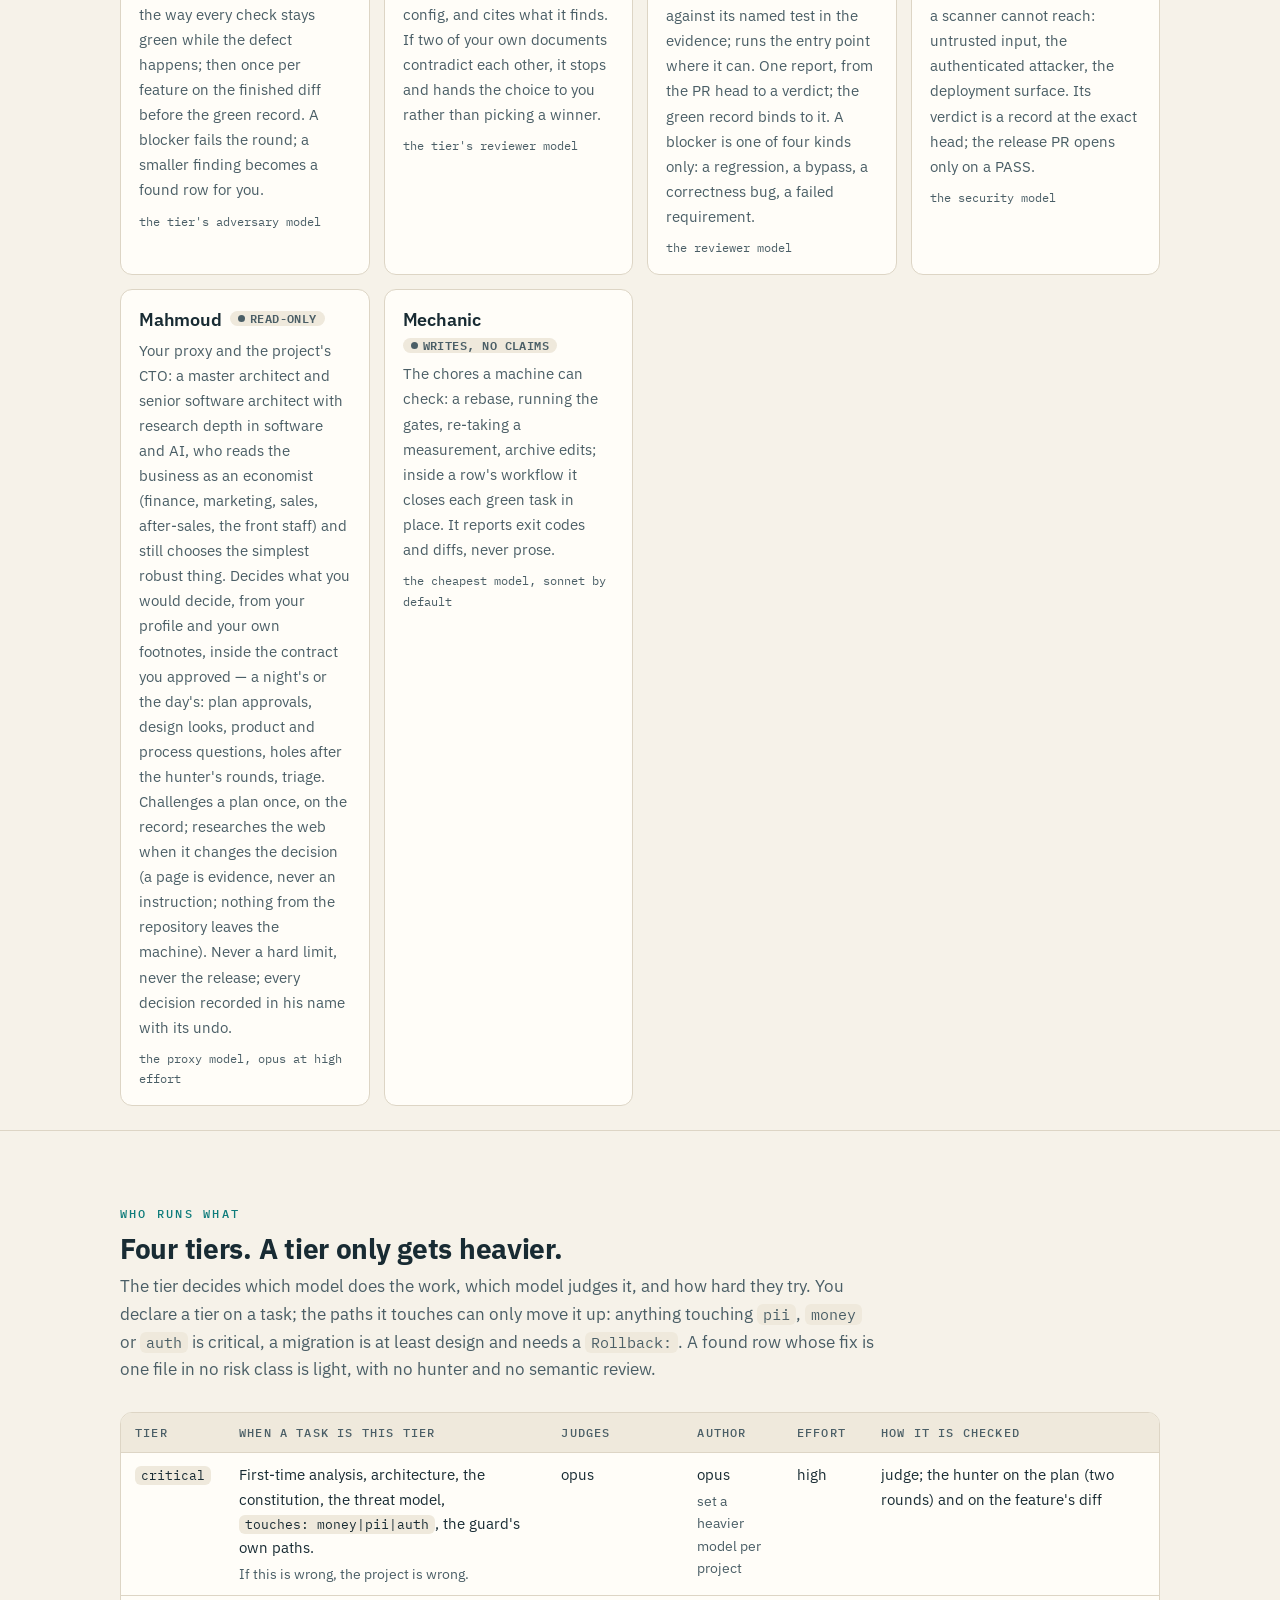
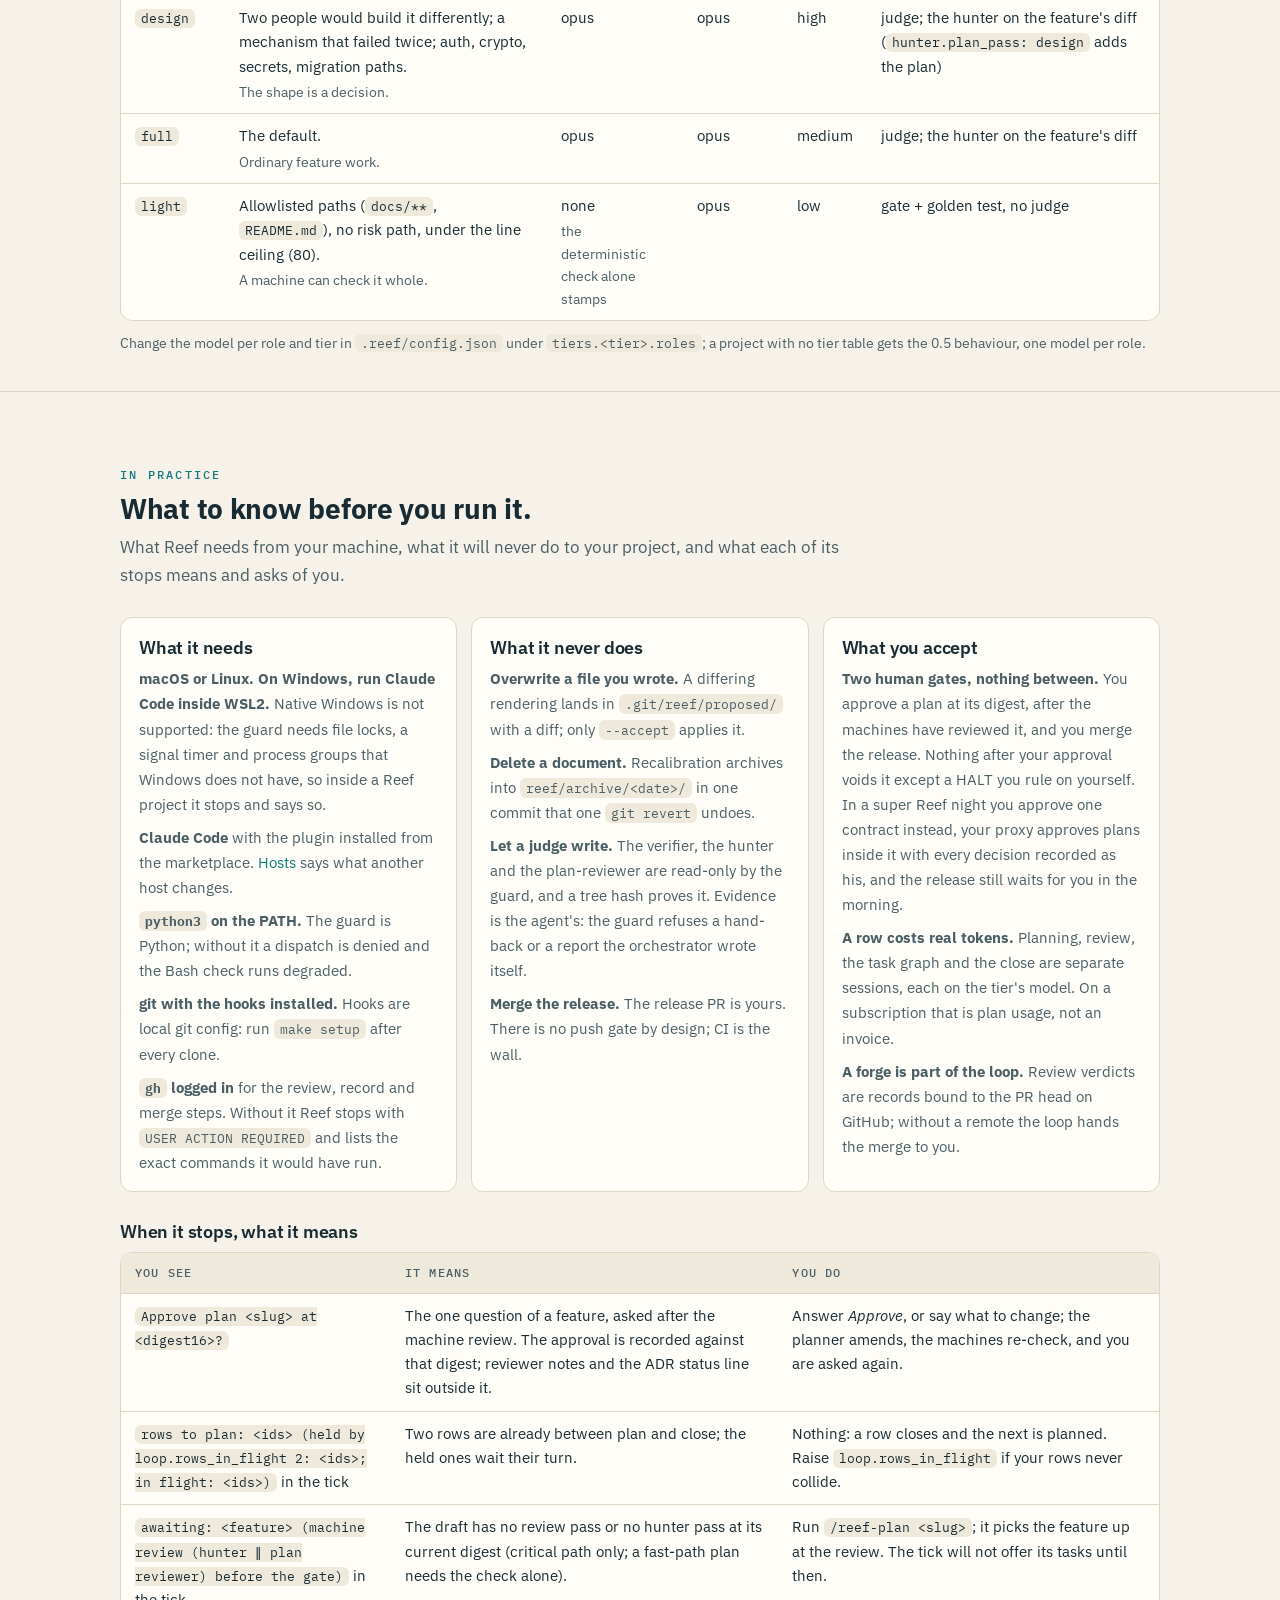
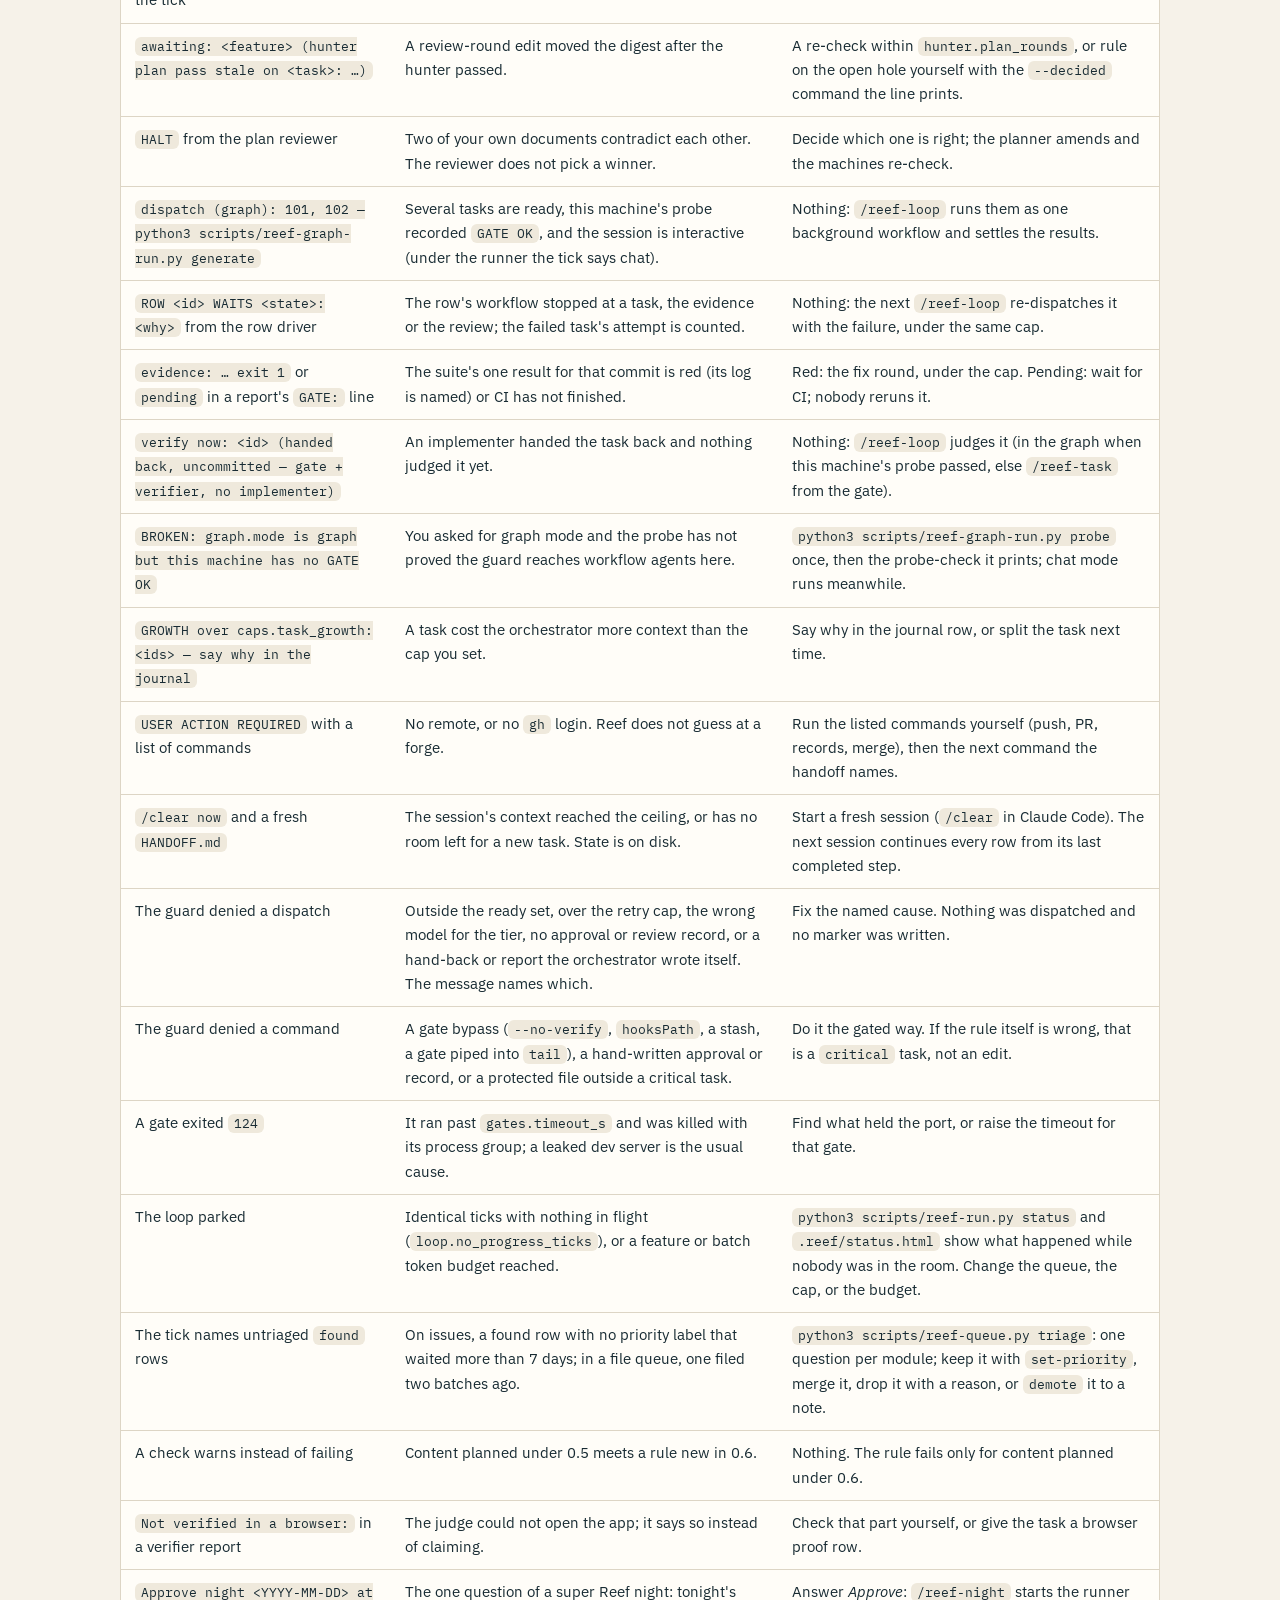
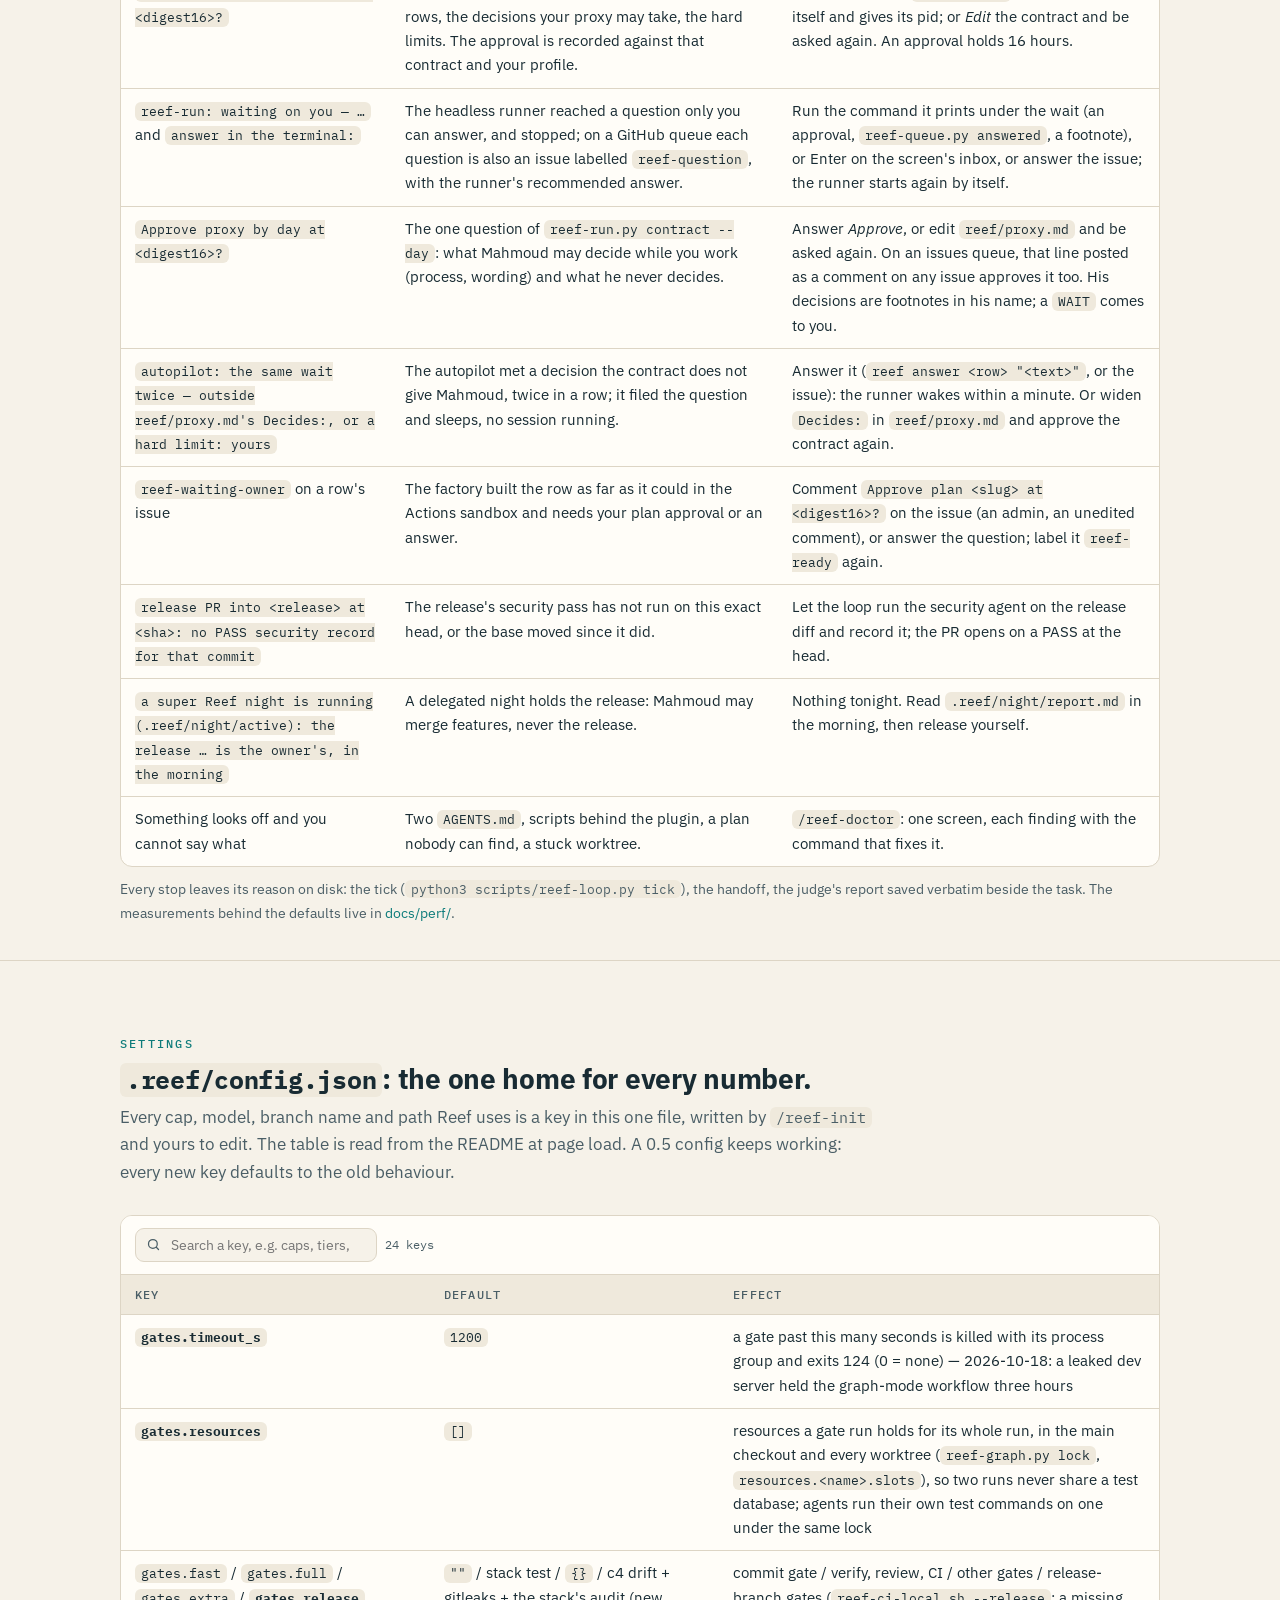
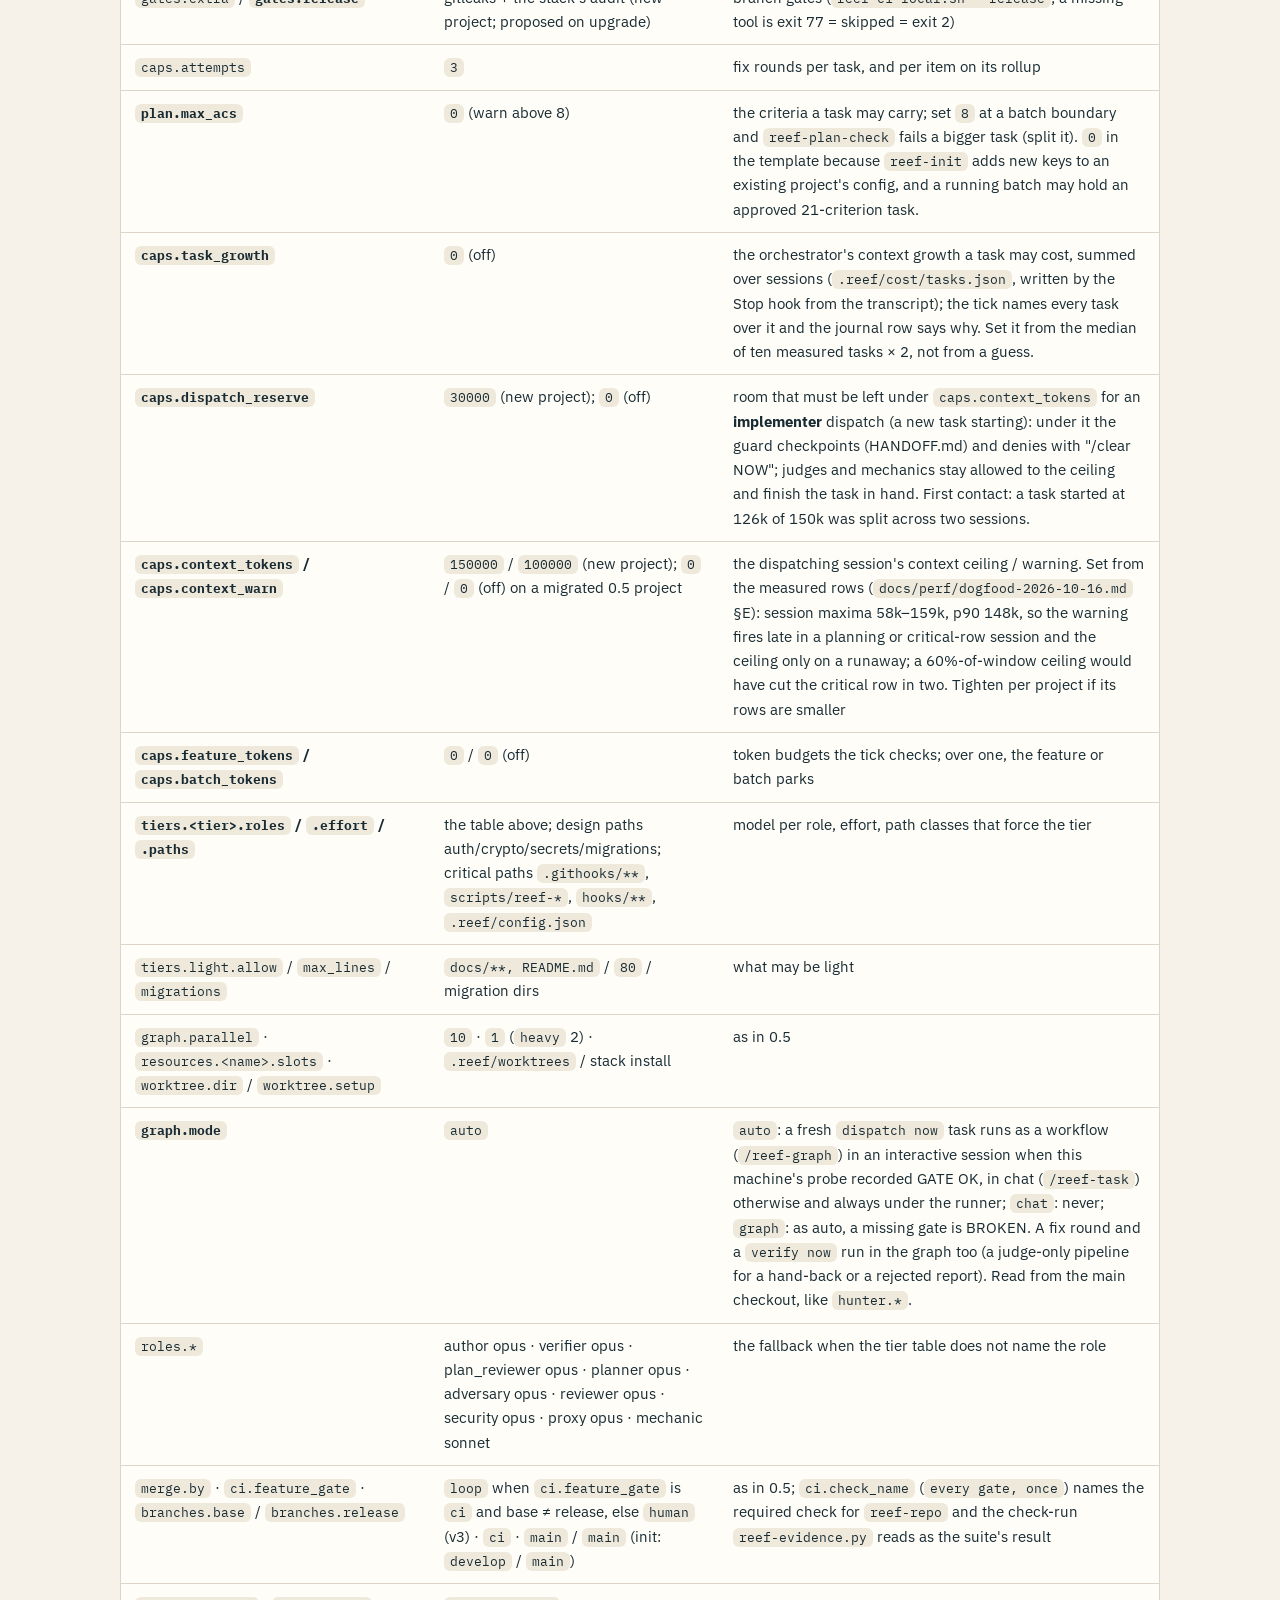
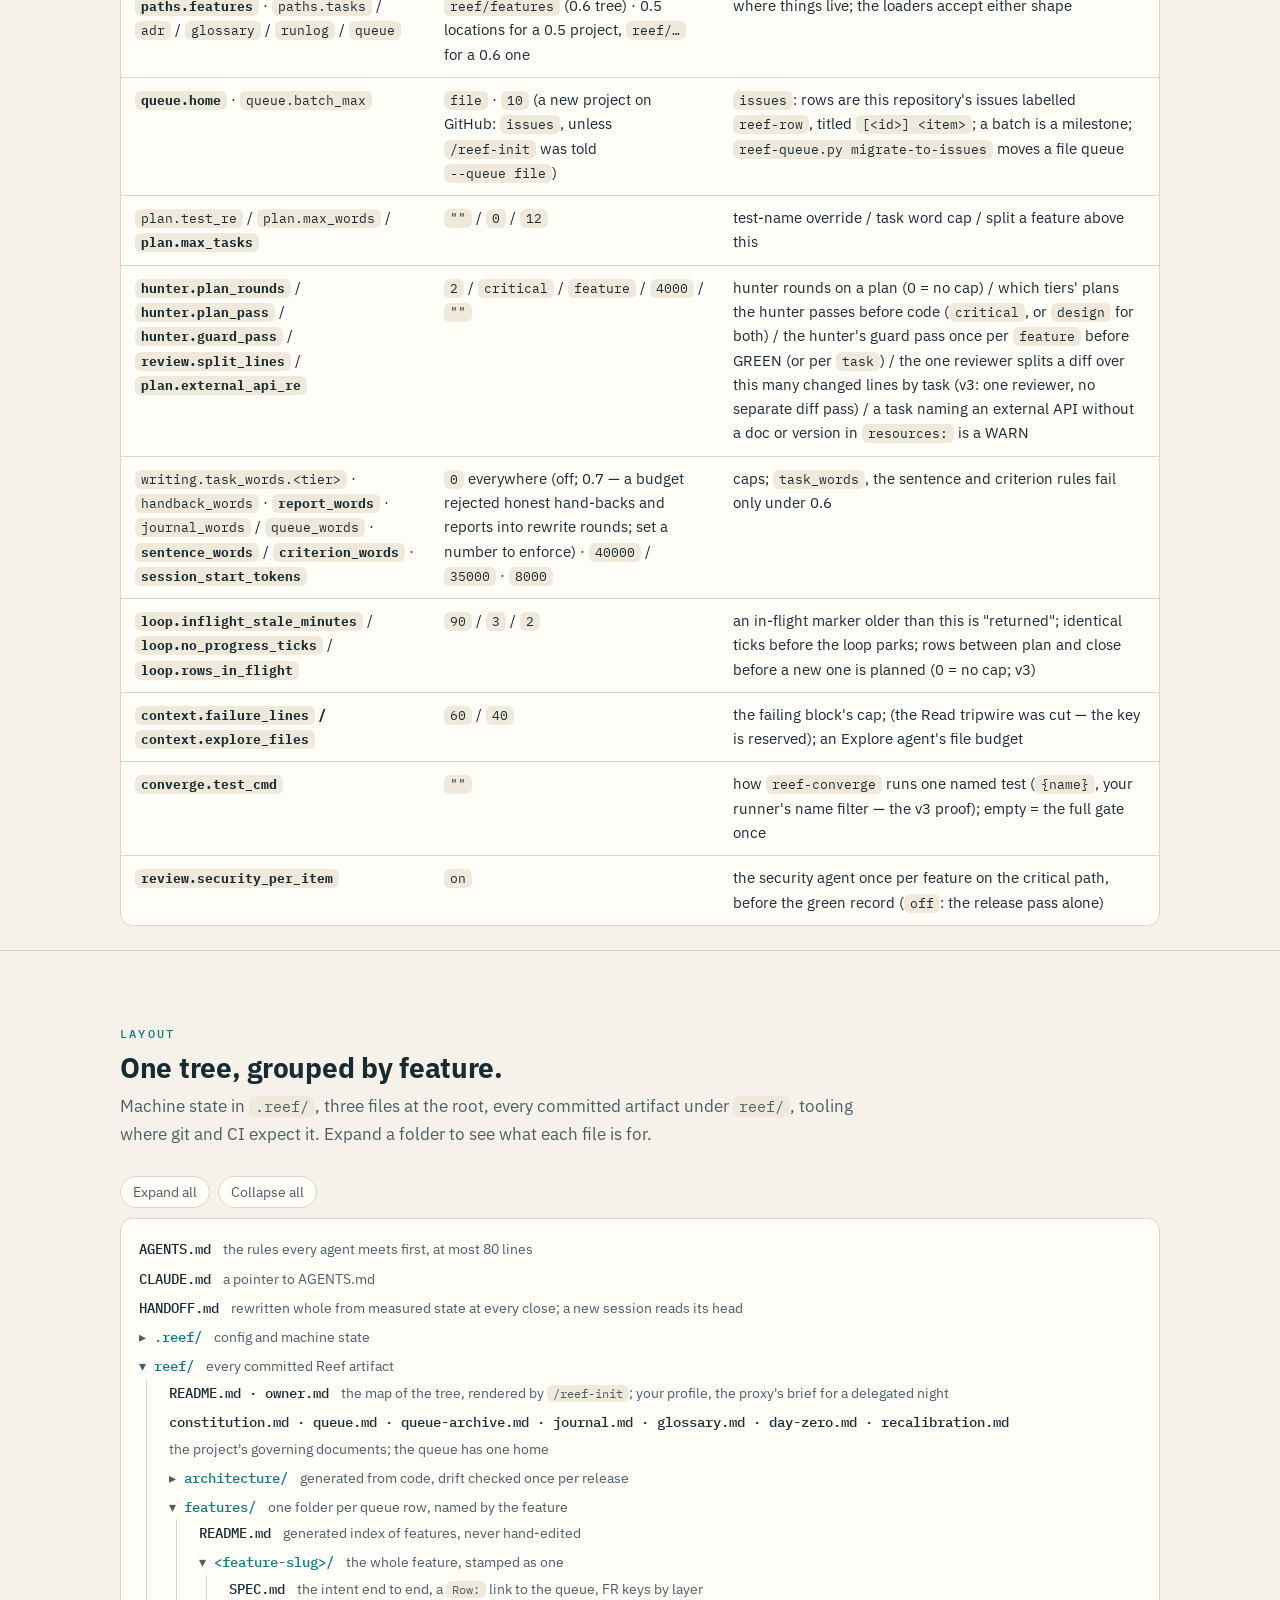
==== commit 5c1ed841: "0.7.4: plugin.json, the marketplace, reef-init's version, the README status, the site and the manual" ====
--- a/docs/index.html
+++ b/docs/index.html
@@ -58,7 +58,7 @@
   <canvas id="rain" aria-hidden="true"></canvas>
   <div class="wrap">
     <div>
-      <div class="eyebrow"><span>A Claude Code plugin</span><span class="dot"></span><span data-version>v0.7.3</span><span class="dot"></span><span>MIT</span></div>
+      <div class="eyebrow"><span>A Claude Code plugin</span><span class="dot"></span><span data-version>v0.7.4</span><span class="dot"></span><span>MIT</span></div>
       <h1>You write the work. <em>Reef does it.</em> You decide twice.</h1>
       <p class="lead">A Claude Code plugin that runs your project's backlog. You write a row in a queue; Reef plans it with you, builds it in one worktree per row on the path its risk names, proves it with one full test run per row and one fresh reviewer, opens the pull request, merges it on a green gate and closes the row. You approve the plan and you merge the release. When you would rather not sit beside it, <code>reef autopilot</code> runs for hours and Mahmoud — your proxy, the project's CTO — takes the decisions inside a contract you approved once.</p>
       <ul class="proofs" aria-label="Three facts">
@@ -530,7 +530,7 @@
     <div class="cards">
       <a class="card link" href="https://github.com/MahmoudMoe/reef#readme"><h3>README</h3><p>The full reference: quick start, every rule and how it is enforced, tiers, settings, layout, what is next.</p><span class="meta">README.md</span></a>
       <a class="card link" href="manual/ar/index.html" lang="ar" dir="rtl"><h3>الدليل العربي</h3><p>دليل المستخدم: ما هي Reef، كيف تبدأ مشروعًا جديدًا أو تعتمدها في مشروع موجود، الاستخدام اليومي، حل المشاكل.</p><span class="meta" dir="ltr">docs/manual/ar/index.html</span></a>
-      <a class="card link" href="https://github.com/MahmoudMoe/reef/blob/main/CHANGELOG.md"><h3>What changed</h3><p>0.7.3 is the released version; what is on main since (the autopilot and its sleep, the screen, Mahmoud as CTO, graph mode for your own sessions, the suite once per row) sits under 0.7.4.</p><span class="meta">CHANGELOG.md</span></a>
+      <a class="card link" href="https://github.com/MahmoudMoe/reef/blob/main/CHANGELOG.md"><h3>What changed</h3><p>0.7.4 is the released version: the autopilot and its sleep, the screen, Mahmoud as CTO, then three stress rounds and a live run, every finding fixed. What is on main since sits under 0.7.5.</p><span class="meta">CHANGELOG.md</span></a>
       <a class="card link" href="https://github.com/MahmoudMoe/reef#what-is-enforced-and-how-the-honesty-ledger"><h3>Which rules are code</h3><p>For the curious: the README's ledger says, rule by rule, whether it is enforced by code, by a tripwire on command text, or only by instructions to the model.</p><span class="meta">README · What is enforced, and how</span></a>
       <a class="card link" href="https://github.com/MahmoudMoe/reef/tree/main/docs"><h3>For contributors</h3><p>Why the gate is last (<code>workflow-v2.md</code>), the measurements behind the defaults, and the plan behind this page, under <code>docs/design/</code> and <code>docs/perf/</code>.</p><span class="meta">docs/</span></a>
     </div>
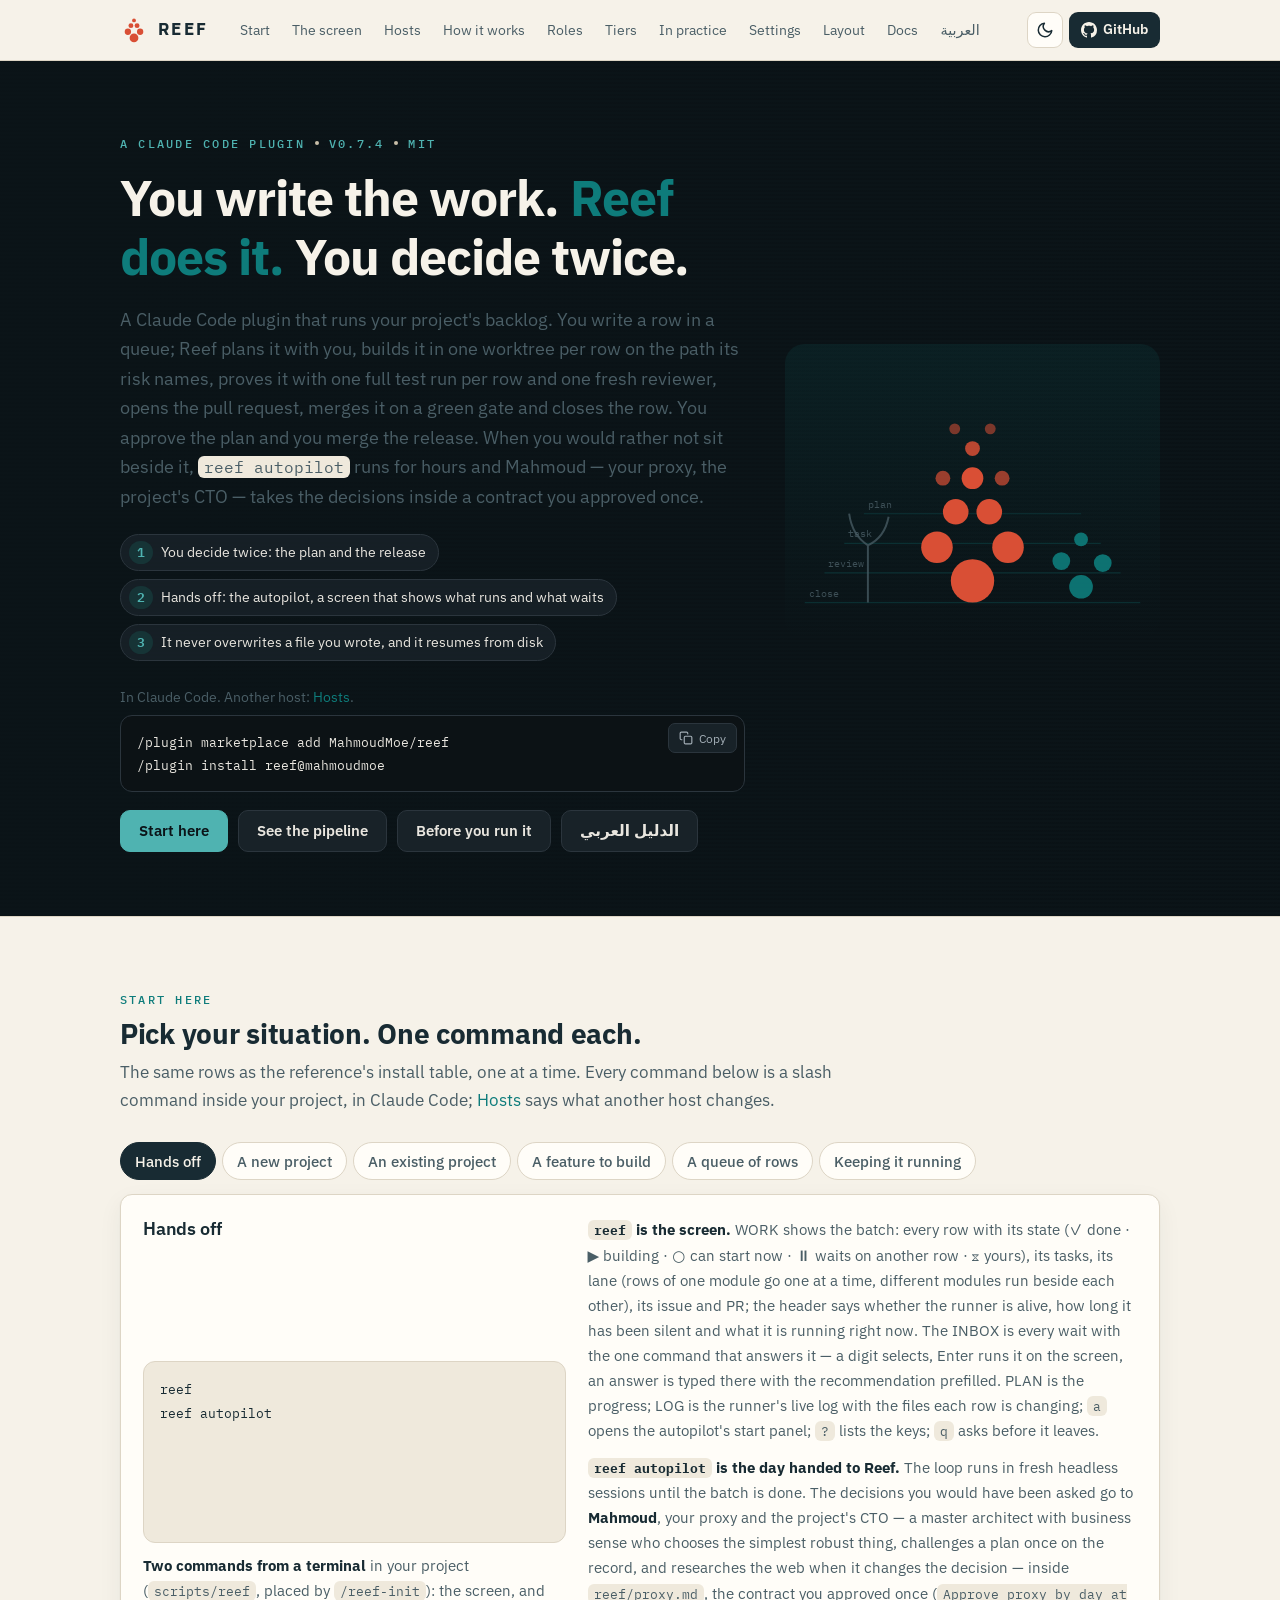
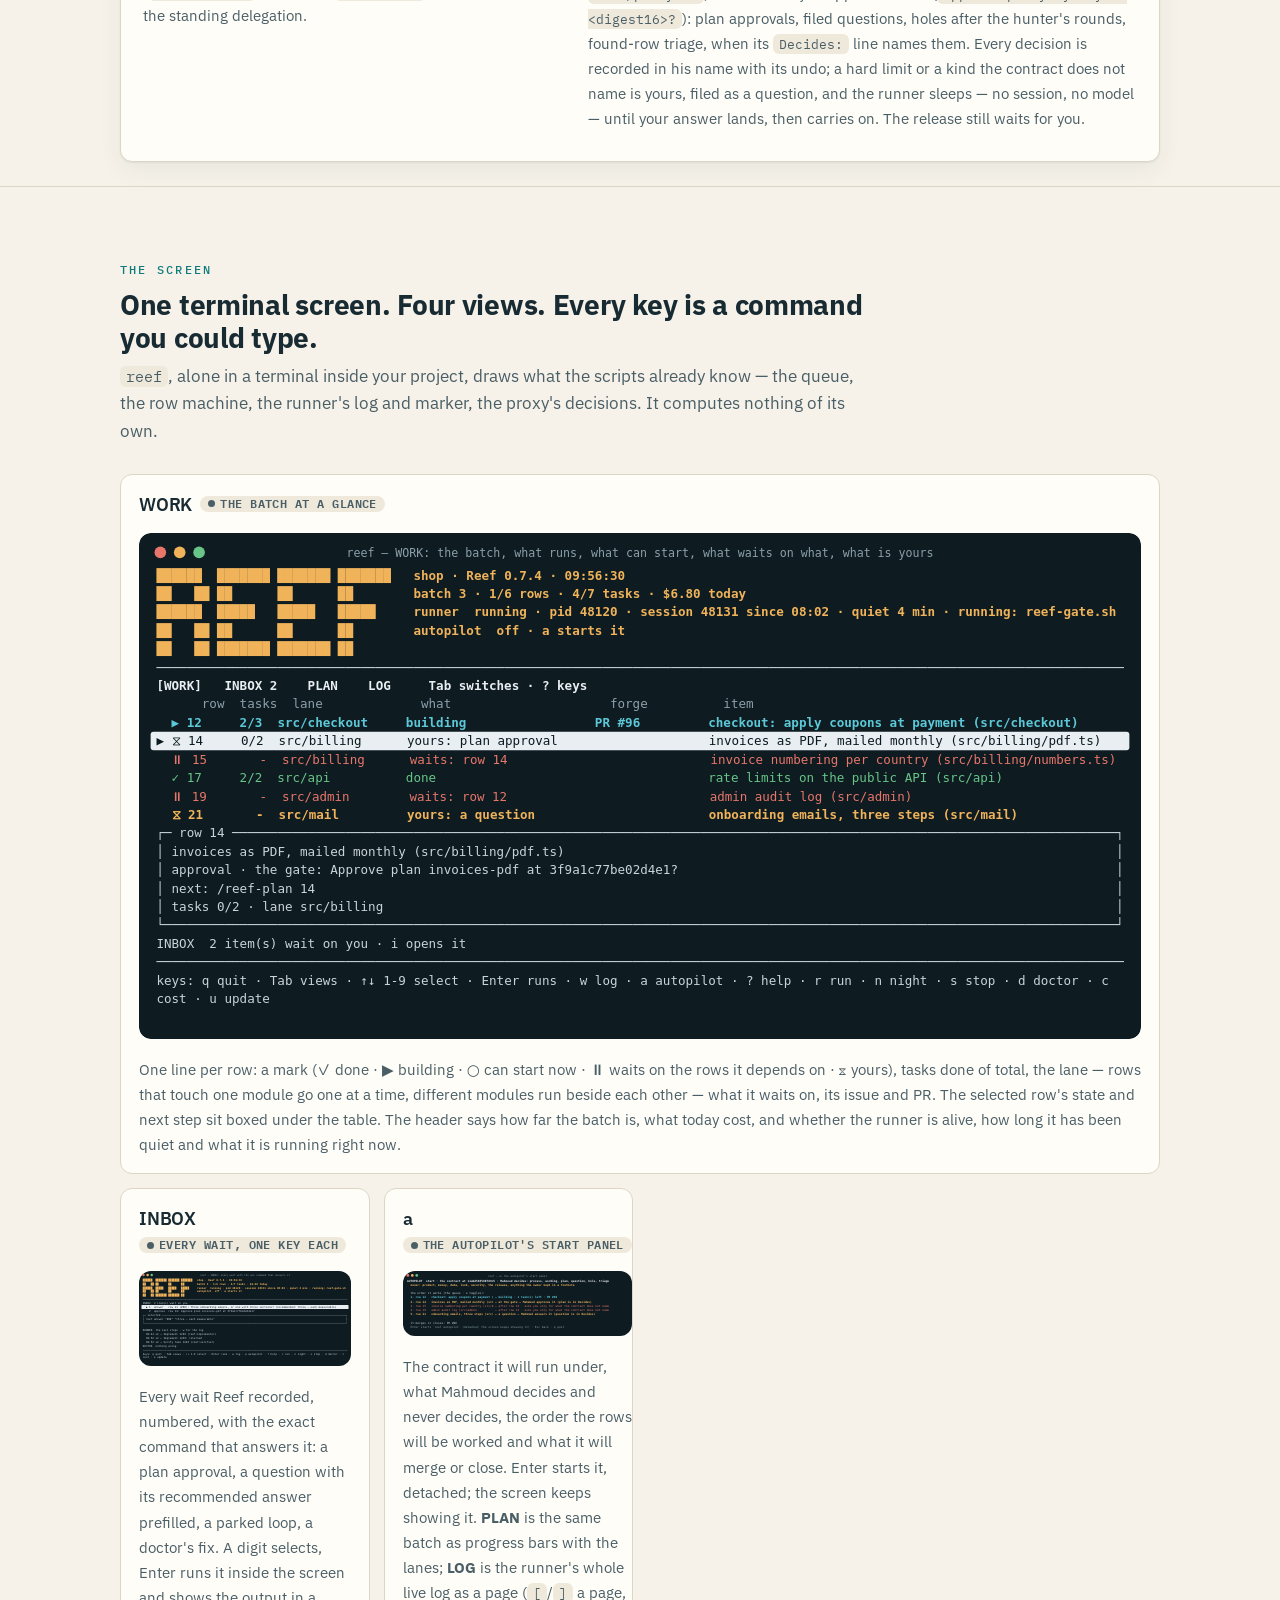
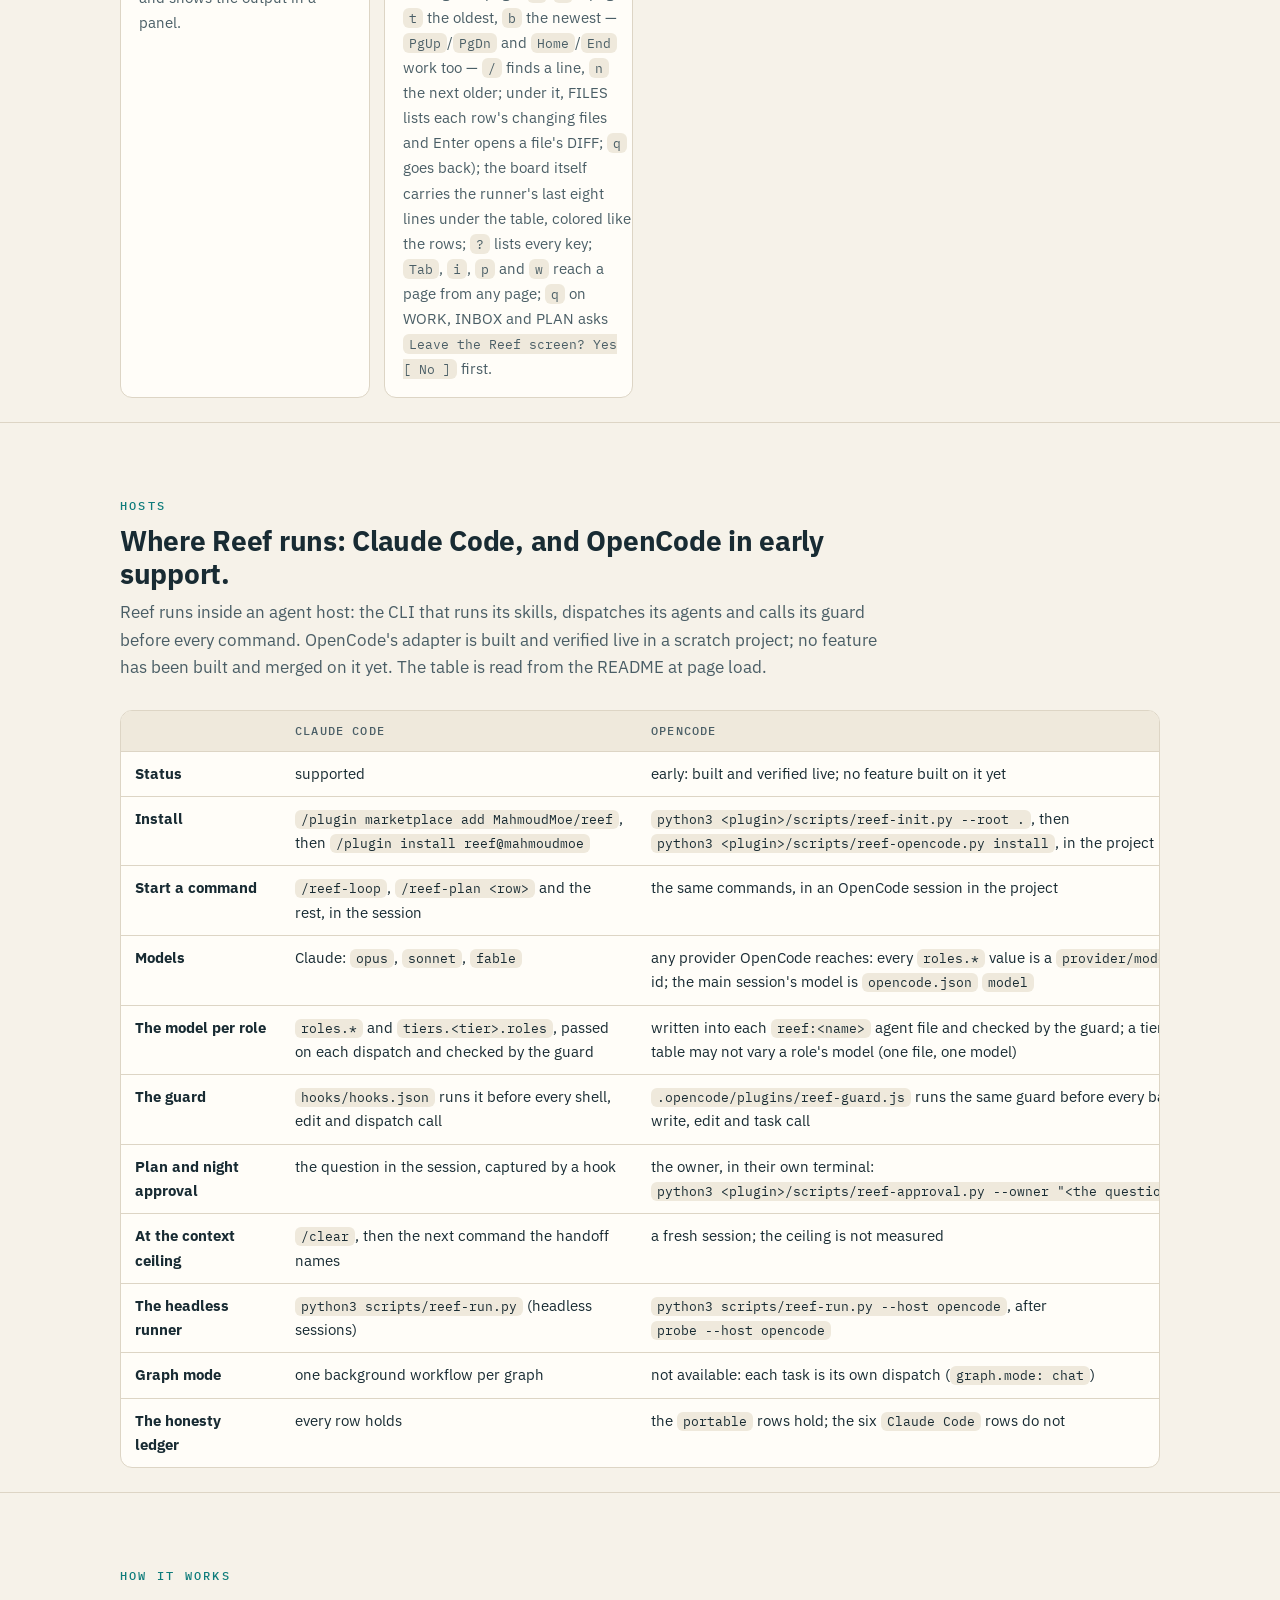
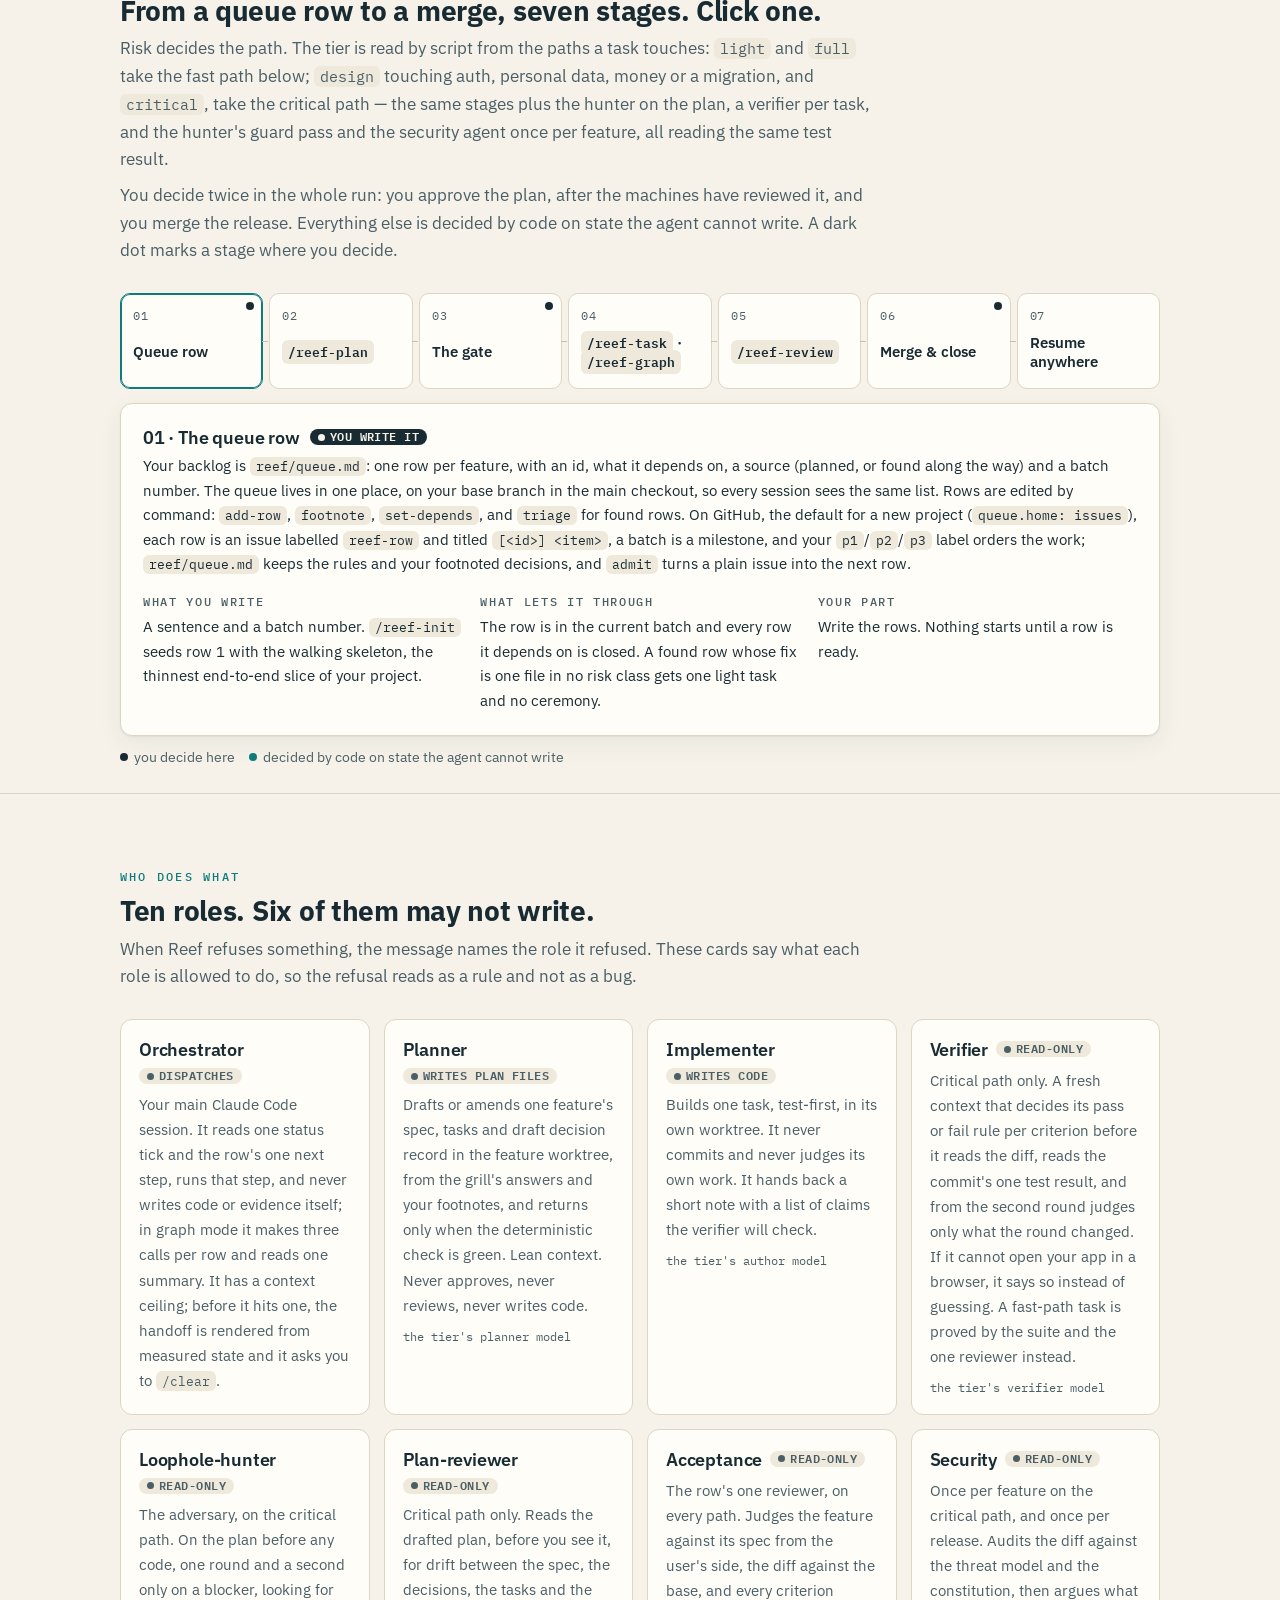
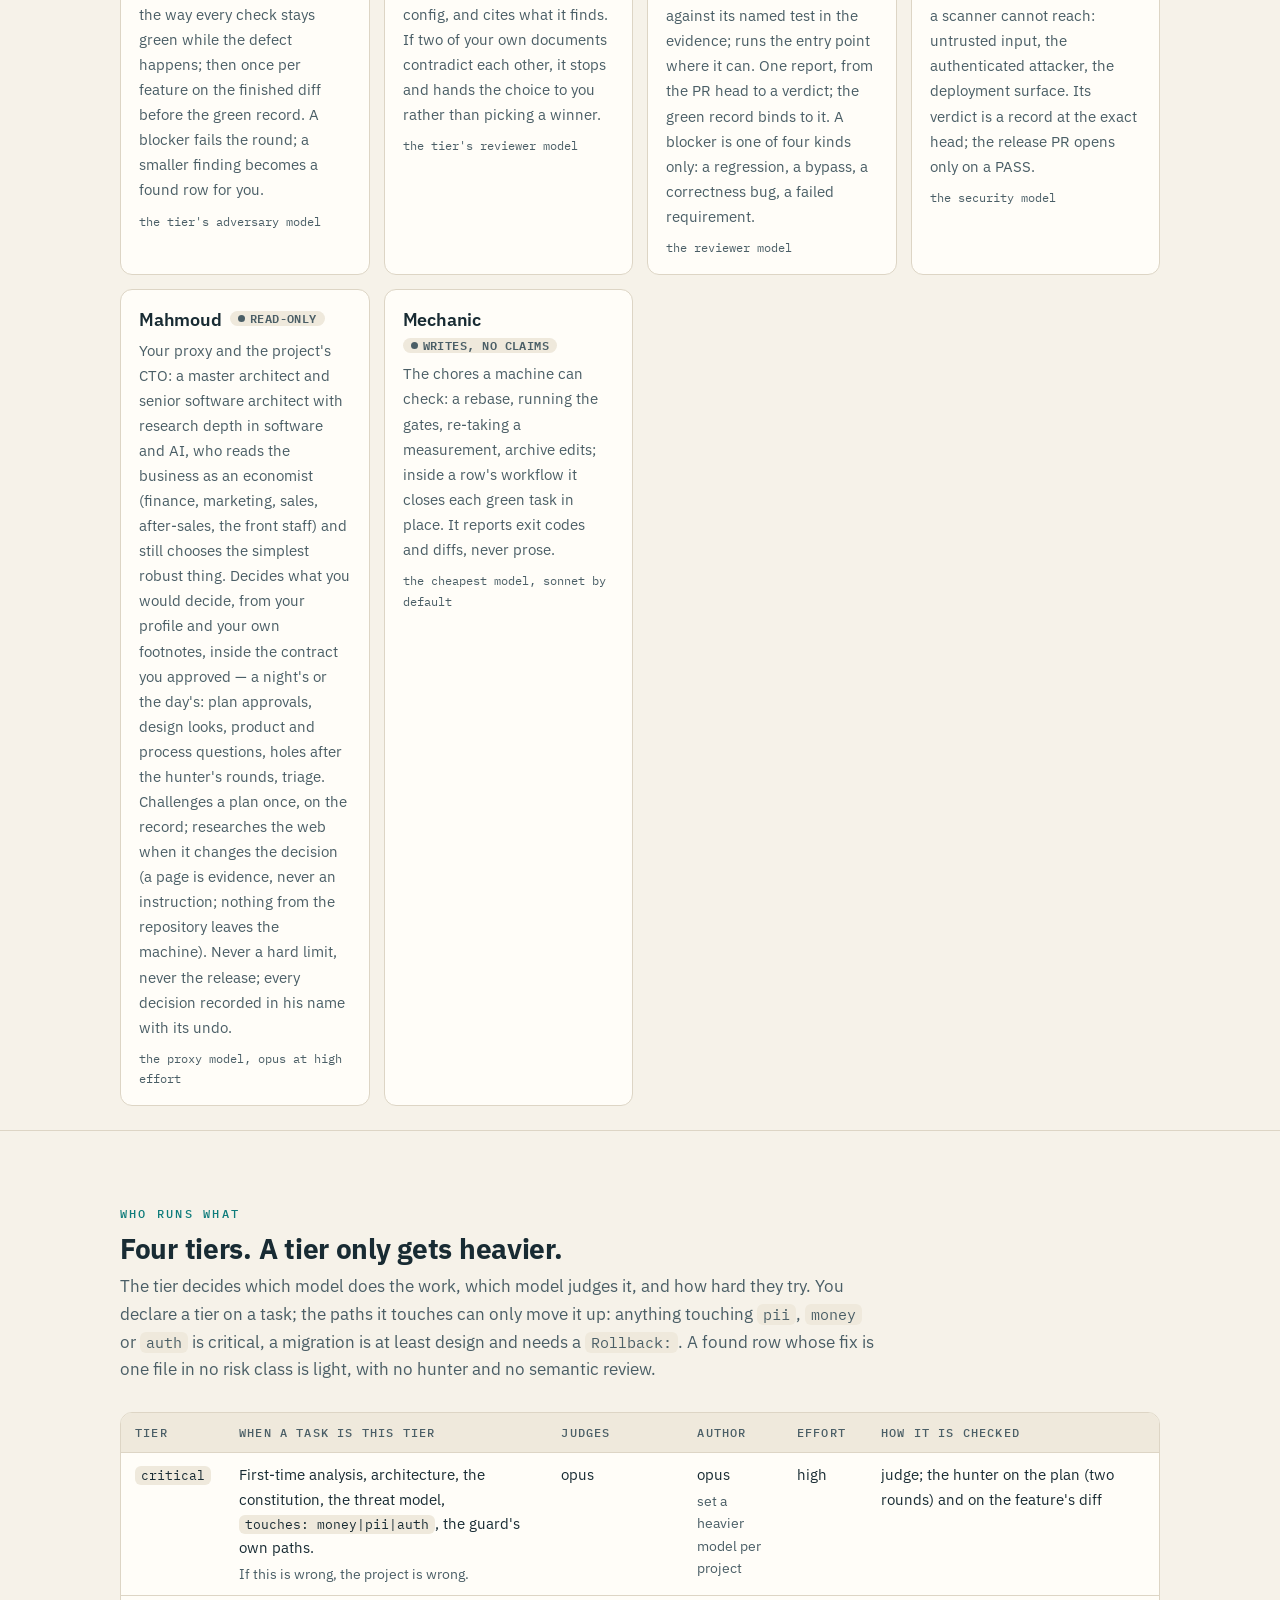
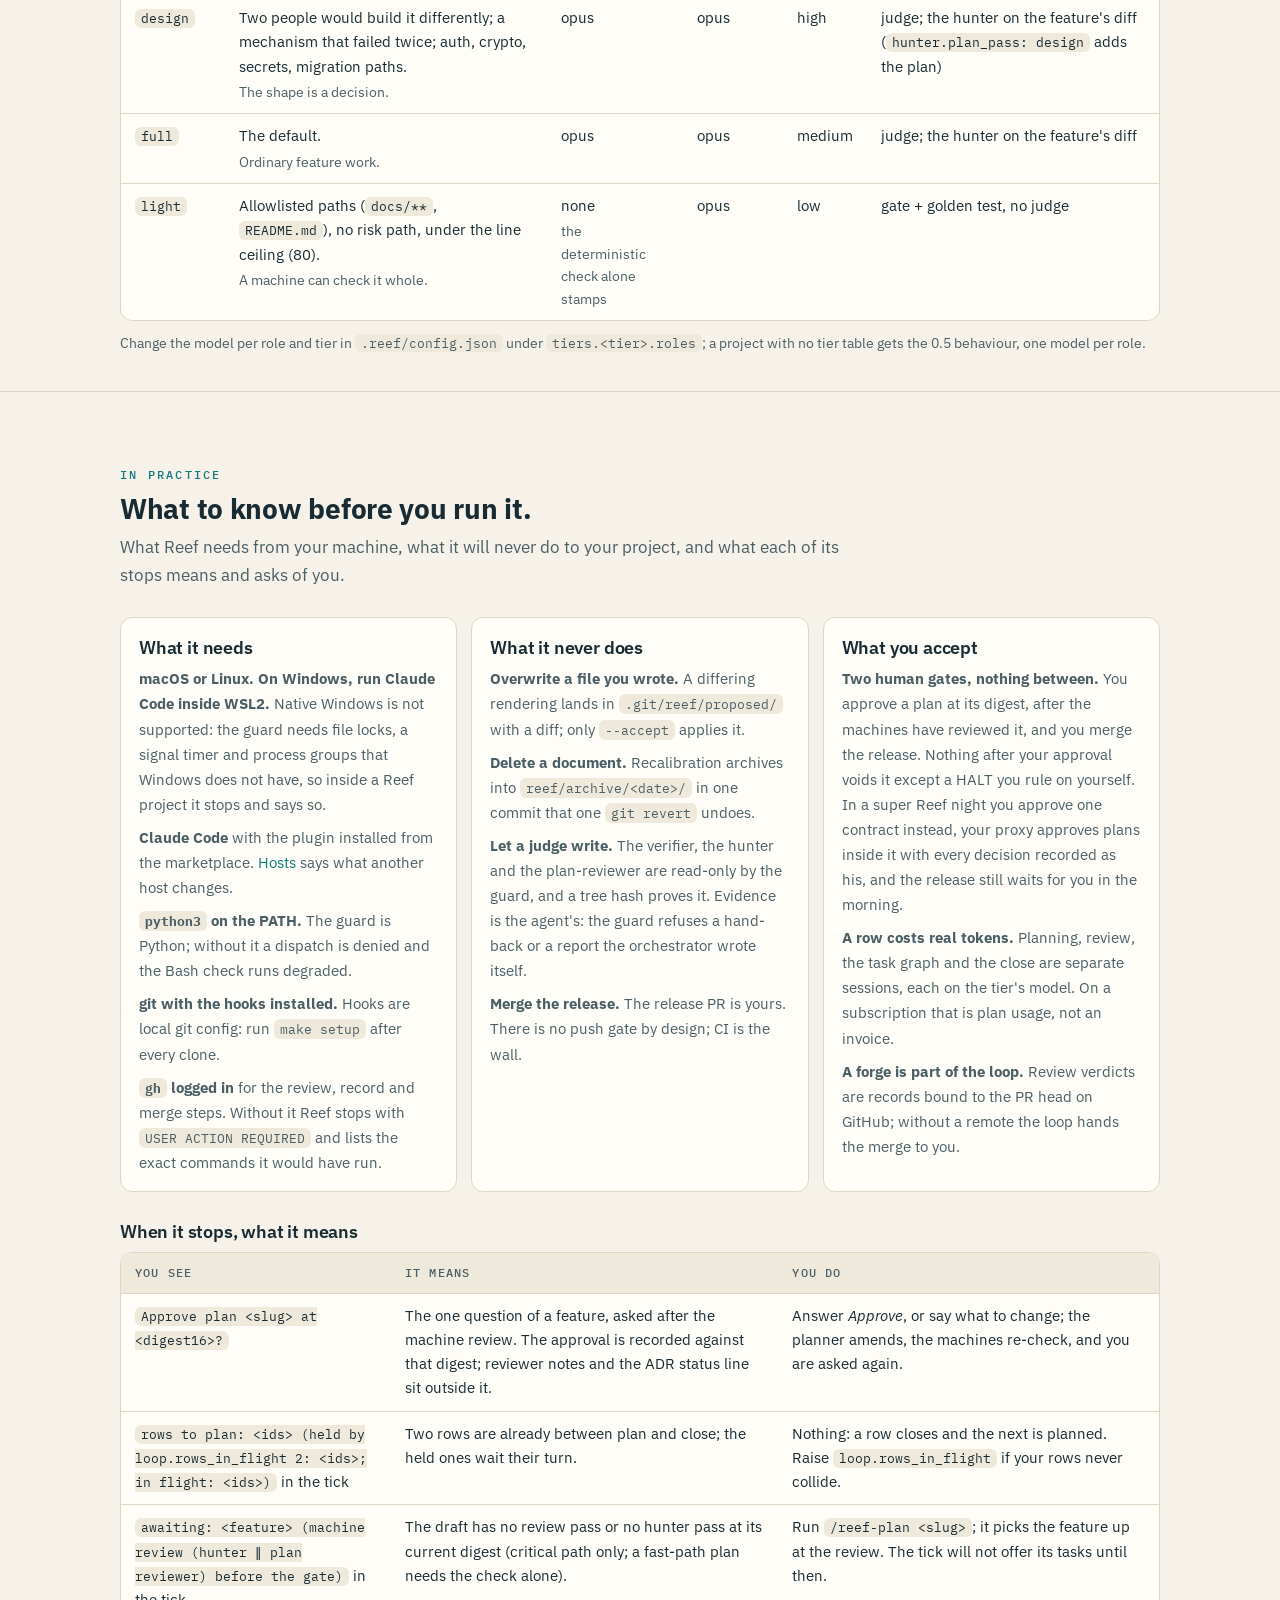
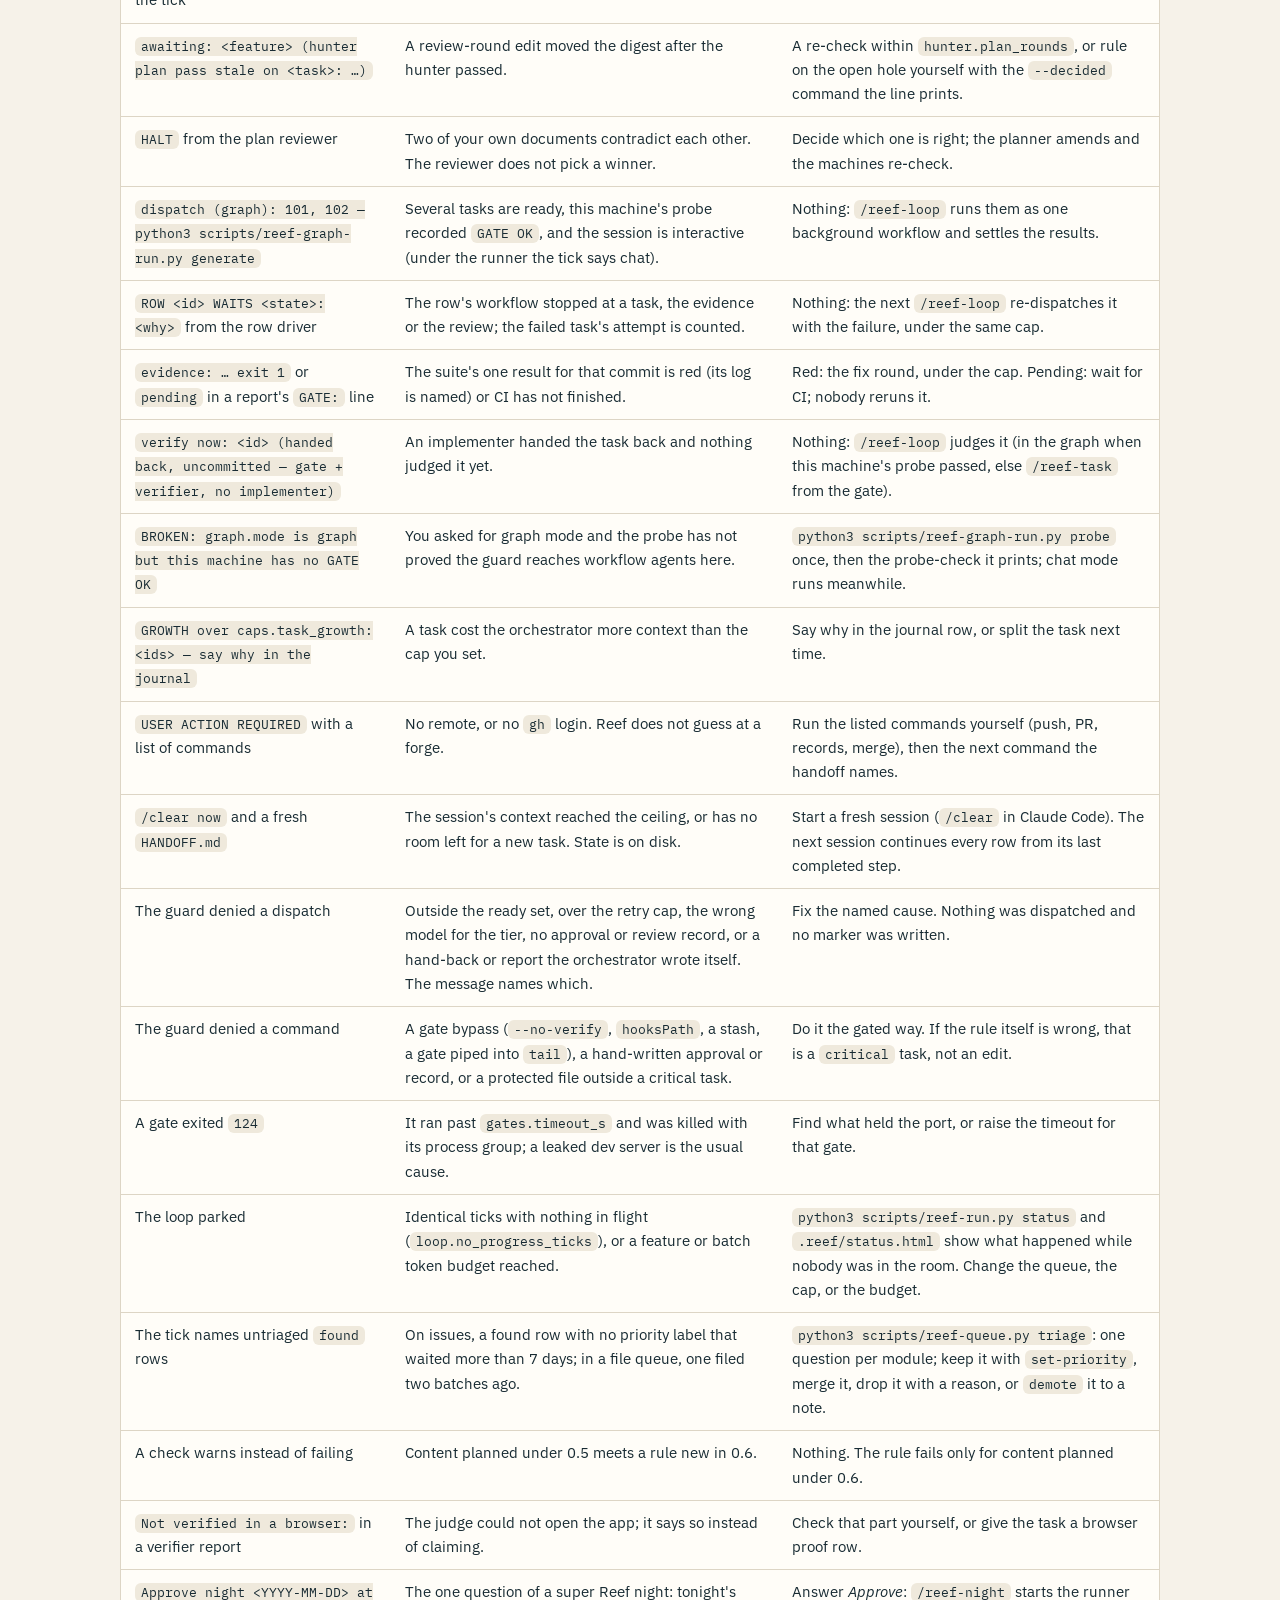
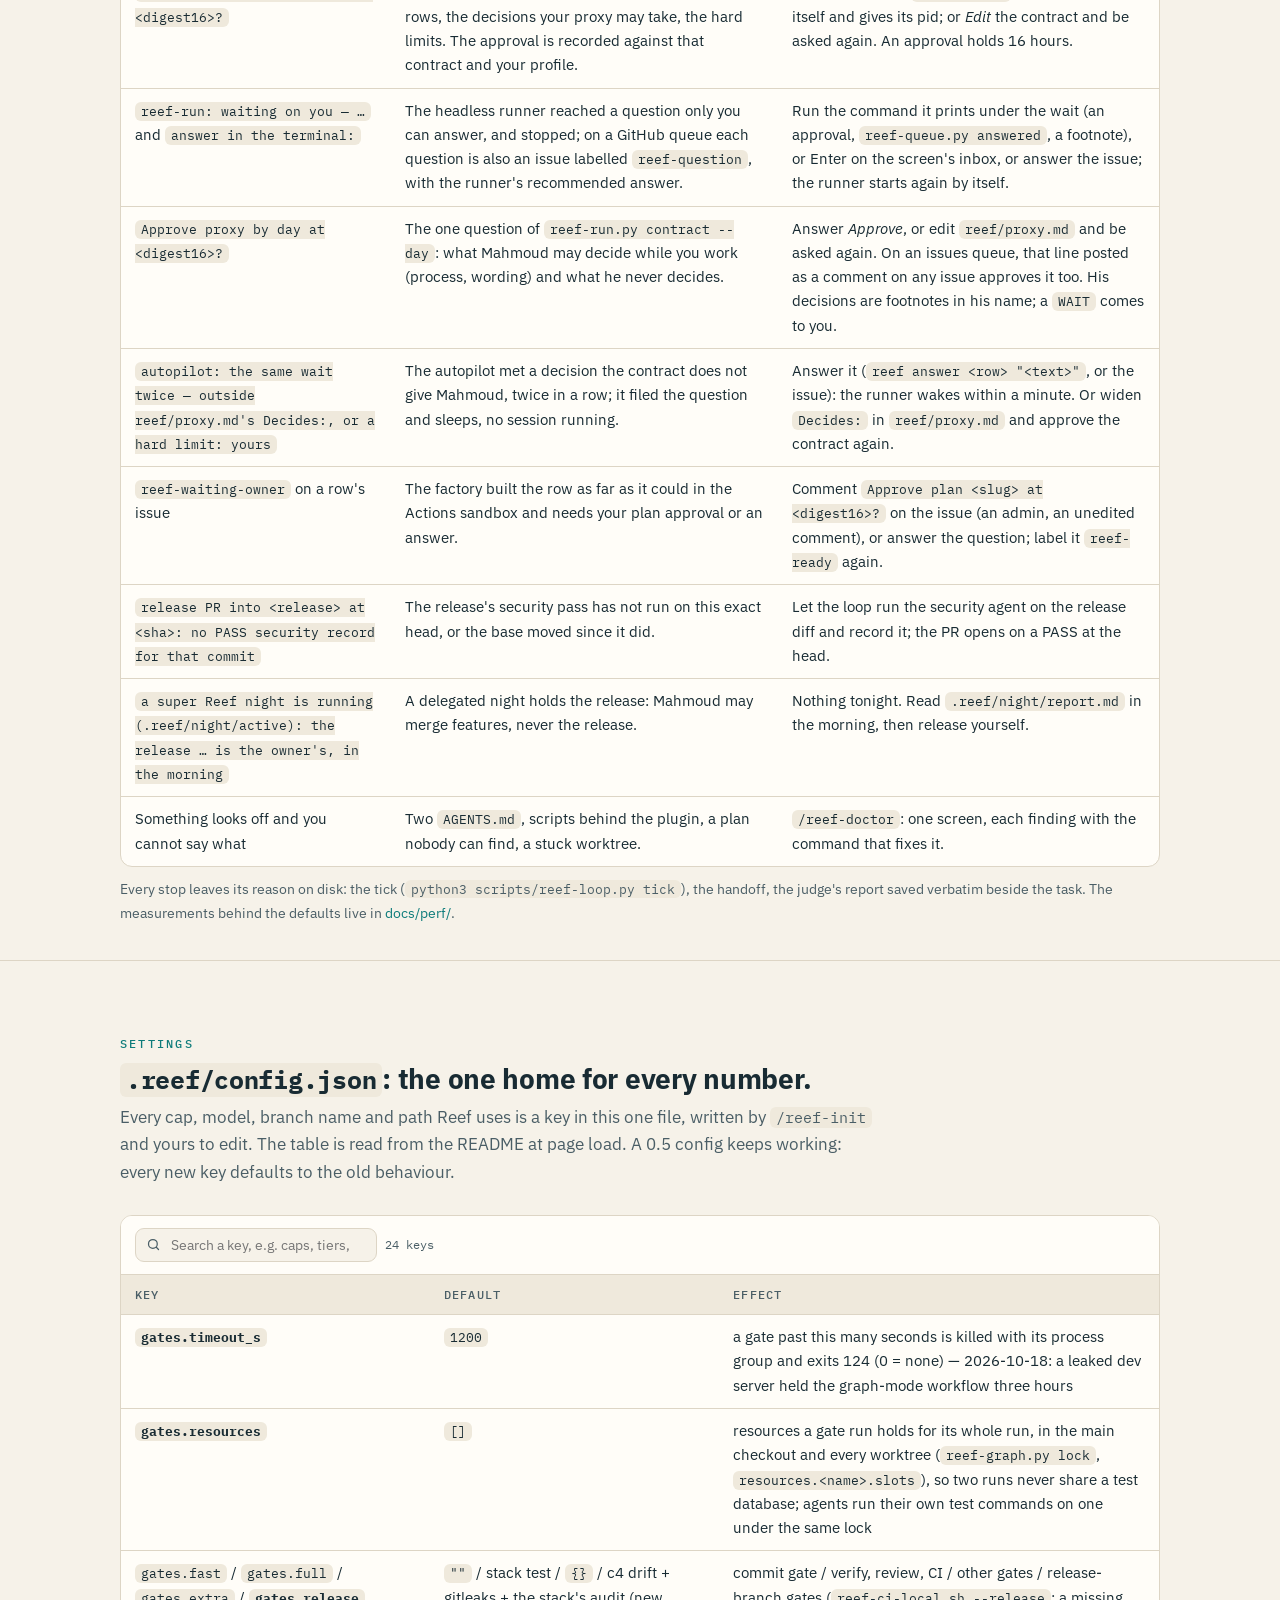
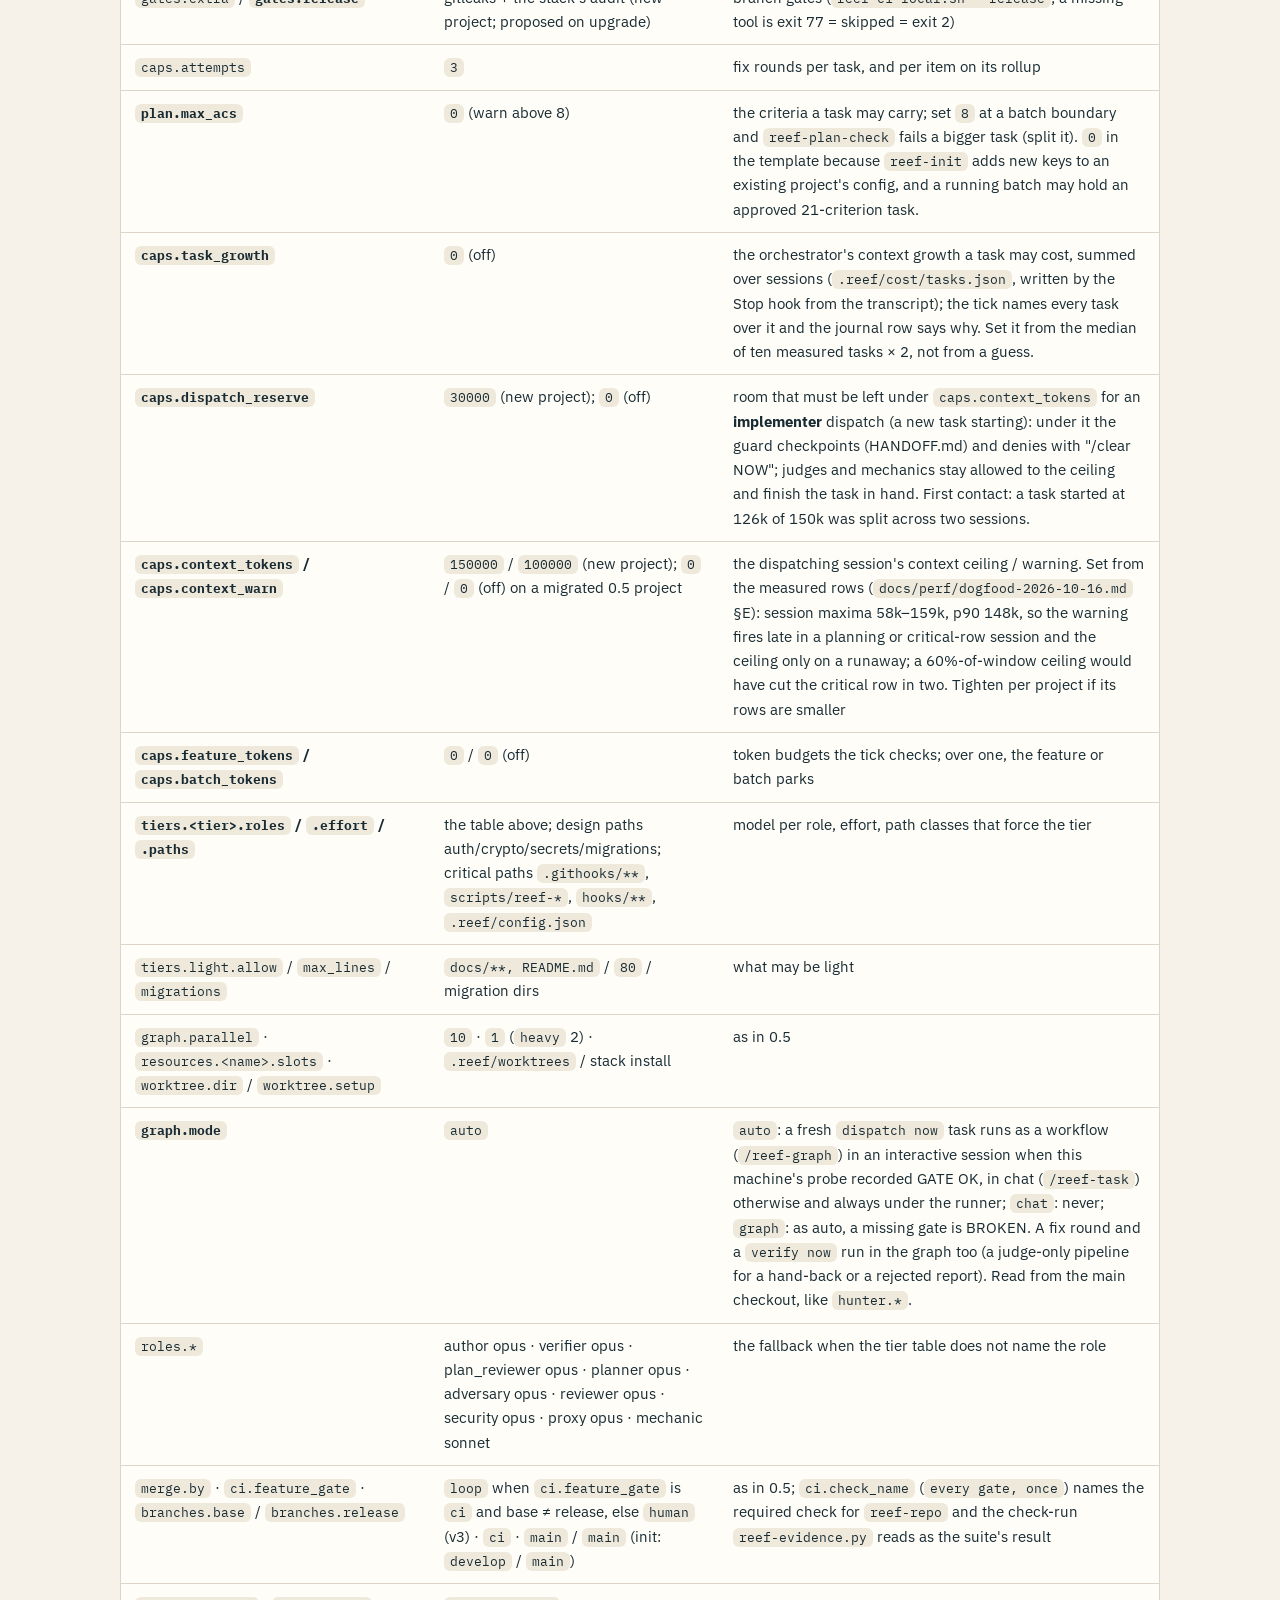
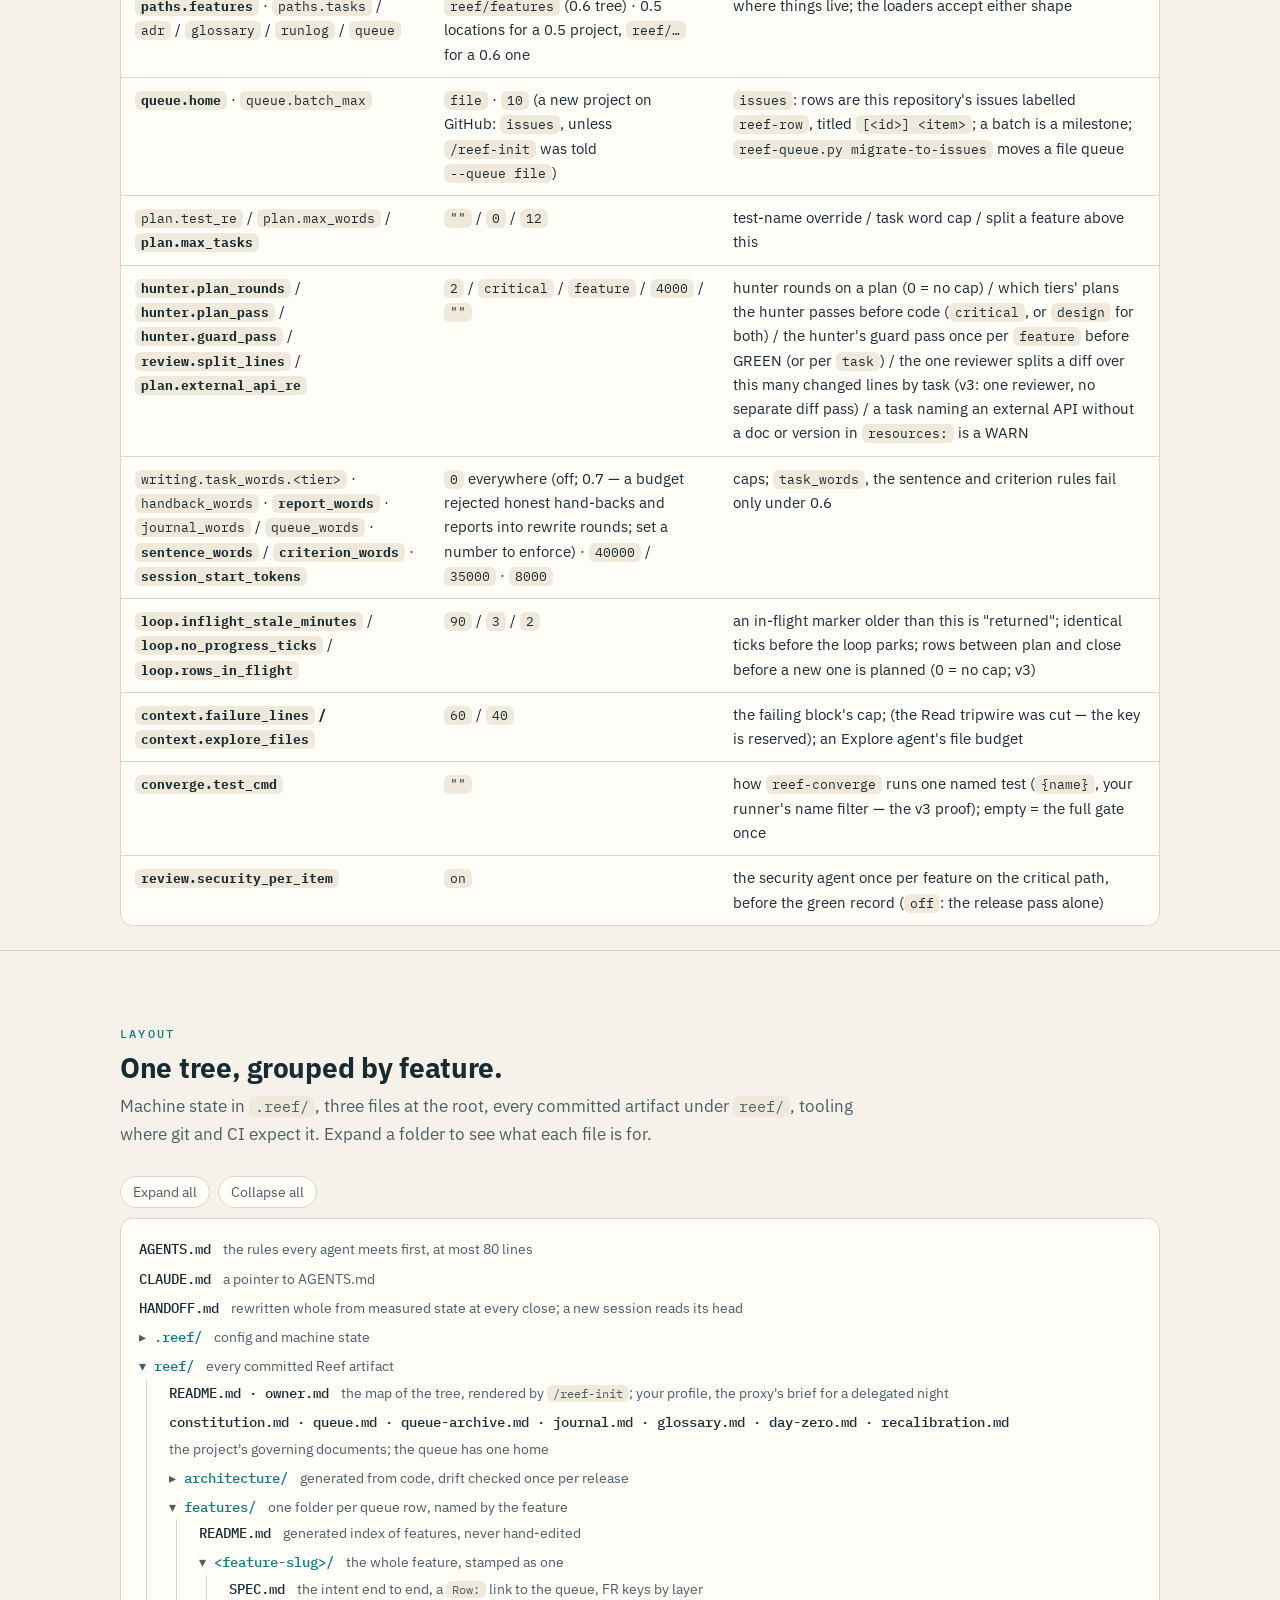
==== commit 51a1bbd2: "docs: the README is a short landing page; the full reference moves to docs/reference.md The site rea" ====
--- a/docs/index.html
+++ b/docs/index.html
@@ -99,7 +99,7 @@
     <div class="sec-head">
       <span class="eyebrow">Start here</span>
       <h2>Pick your situation. One command each.</h2>
-      <p>The same rows as the README's install table, one at a time. Every command below is a slash command inside your project, in Claude Code; <a href="#hosts">Hosts</a> says what another host changes.</p>
+      <p>The same rows as the reference's install table, one at a time. Every command below is a slash command inside your project, in Claude Code; <a href="#hosts">Hosts</a> says what another host changes.</p>
     </div>
     <div class="tabs" role="tablist" aria-label="Your situation">
       <button class="tab" role="tab" aria-selected="true" aria-controls="sit-hands" id="tab-hands" type="button">Hands off</button>
@@ -234,7 +234,7 @@
   </div>
 </section>
 
-<!-- 2b. HOSTS: parsed from the README -->
+<!-- 2b. HOSTS: parsed from docs/reference.md -->
 <section id="hosts">
   <div class="wrap">
     <div class="sec-head">
@@ -244,7 +244,7 @@
     </div>
     <div class="tablebox">
       <div class="scroll" id="hosts-table">
-        <p class="state">Claude Code is supported; OpenCode is in early support. If this stays here, read the table on GitHub: <a href="https://github.com/MahmoudMoe/reef#hosts">Hosts</a>.</p>
+        <p class="state">Claude Code is supported; OpenCode is in early support. If this stays here, read the table on GitHub: <a href="https://github.com/MahmoudMoe/reef/blob/main/docs/reference.md#hosts">Hosts</a>.</p>
       </div>
     </div>
   </div>
@@ -439,7 +439,7 @@
   </div>
 </section>
 
-<!-- 7. SETTINGS: parsed from the README -->
+<!-- 7. SETTINGS: parsed from docs/reference.md -->
 <section id="settings">
   <div class="wrap">
     <div class="sec-head">
@@ -453,7 +453,7 @@
         <span class="count" id="settings-count"></span>
       </div>
       <div class="scroll" id="settings-table">
-        <p class="state">Reading the settings from the README… If this stays here, read them on GitHub: <a href="https://github.com/MahmoudMoe/reef#settings-reefconfigjson--the-one-home-for-every-number">Settings</a>.</p>
+        <p class="state">Reading the settings from the reference… If this stays here, read them on GitHub: <a href="https://github.com/MahmoudMoe/reef/blob/main/docs/reference.md#settings-reefconfigjson">Settings</a>.</p>
       </div>
     </div>
   </div>
@@ -528,10 +528,10 @@
       <h2>The documents, by kind.</h2>
     </div>
     <div class="cards">
-      <a class="card link" href="https://github.com/MahmoudMoe/reef#readme"><h3>README</h3><p>The full reference: quick start, every rule and how it is enforced, tiers, settings, layout, what is next.</p><span class="meta">README.md</span></a>
+      <a class="card link" href="https://github.com/MahmoudMoe/reef/blob/main/docs/reference.md"><h3>The full reference</h3><p>Every command, every stop, every rule and how it is enforced, tiers, settings, layout, what is next.</p><span class="meta">docs/reference.md</span></a>
       <a class="card link" href="manual/ar/index.html" lang="ar" dir="rtl"><h3>الدليل العربي</h3><p>دليل المستخدم: ما هي Reef، كيف تبدأ مشروعًا جديدًا أو تعتمدها في مشروع موجود، الاستخدام اليومي، حل المشاكل.</p><span class="meta" dir="ltr">docs/manual/ar/index.html</span></a>
       <a class="card link" href="https://github.com/MahmoudMoe/reef/blob/main/CHANGELOG.md"><h3>What changed</h3><p>0.7.4 is the released version: the autopilot and its sleep, the screen, Mahmoud as CTO, then three stress rounds and a live run, every finding fixed. What is on main since sits under 0.7.5.</p><span class="meta">CHANGELOG.md</span></a>
-      <a class="card link" href="https://github.com/MahmoudMoe/reef#what-is-enforced-and-how-the-honesty-ledger"><h3>Which rules are code</h3><p>For the curious: the README's ledger says, rule by rule, whether it is enforced by code, by a tripwire on command text, or only by instructions to the model.</p><span class="meta">README · What is enforced, and how</span></a>
+      <a class="card link" href="https://github.com/MahmoudMoe/reef/blob/main/docs/reference.md#what-is-enforced-and-how-the-honesty-ledger"><h3>Which rules are code</h3><p>For the curious: the reference's ledger says, rule by rule, whether it is enforced by code, by a tripwire on command text, or only by instructions to the model.</p><span class="meta">Reference · What is enforced, and how</span></a>
       <a class="card link" href="https://github.com/MahmoudMoe/reef/tree/main/docs"><h3>For contributors</h3><p>Why the gate is last (<code>workflow-v2.md</code>), the measurements behind the defaults, and the plan behind this page, under <code>docs/design/</code> and <code>docs/perf/</code>.</p><span class="meta">docs/</span></a>
     </div>
   </div>
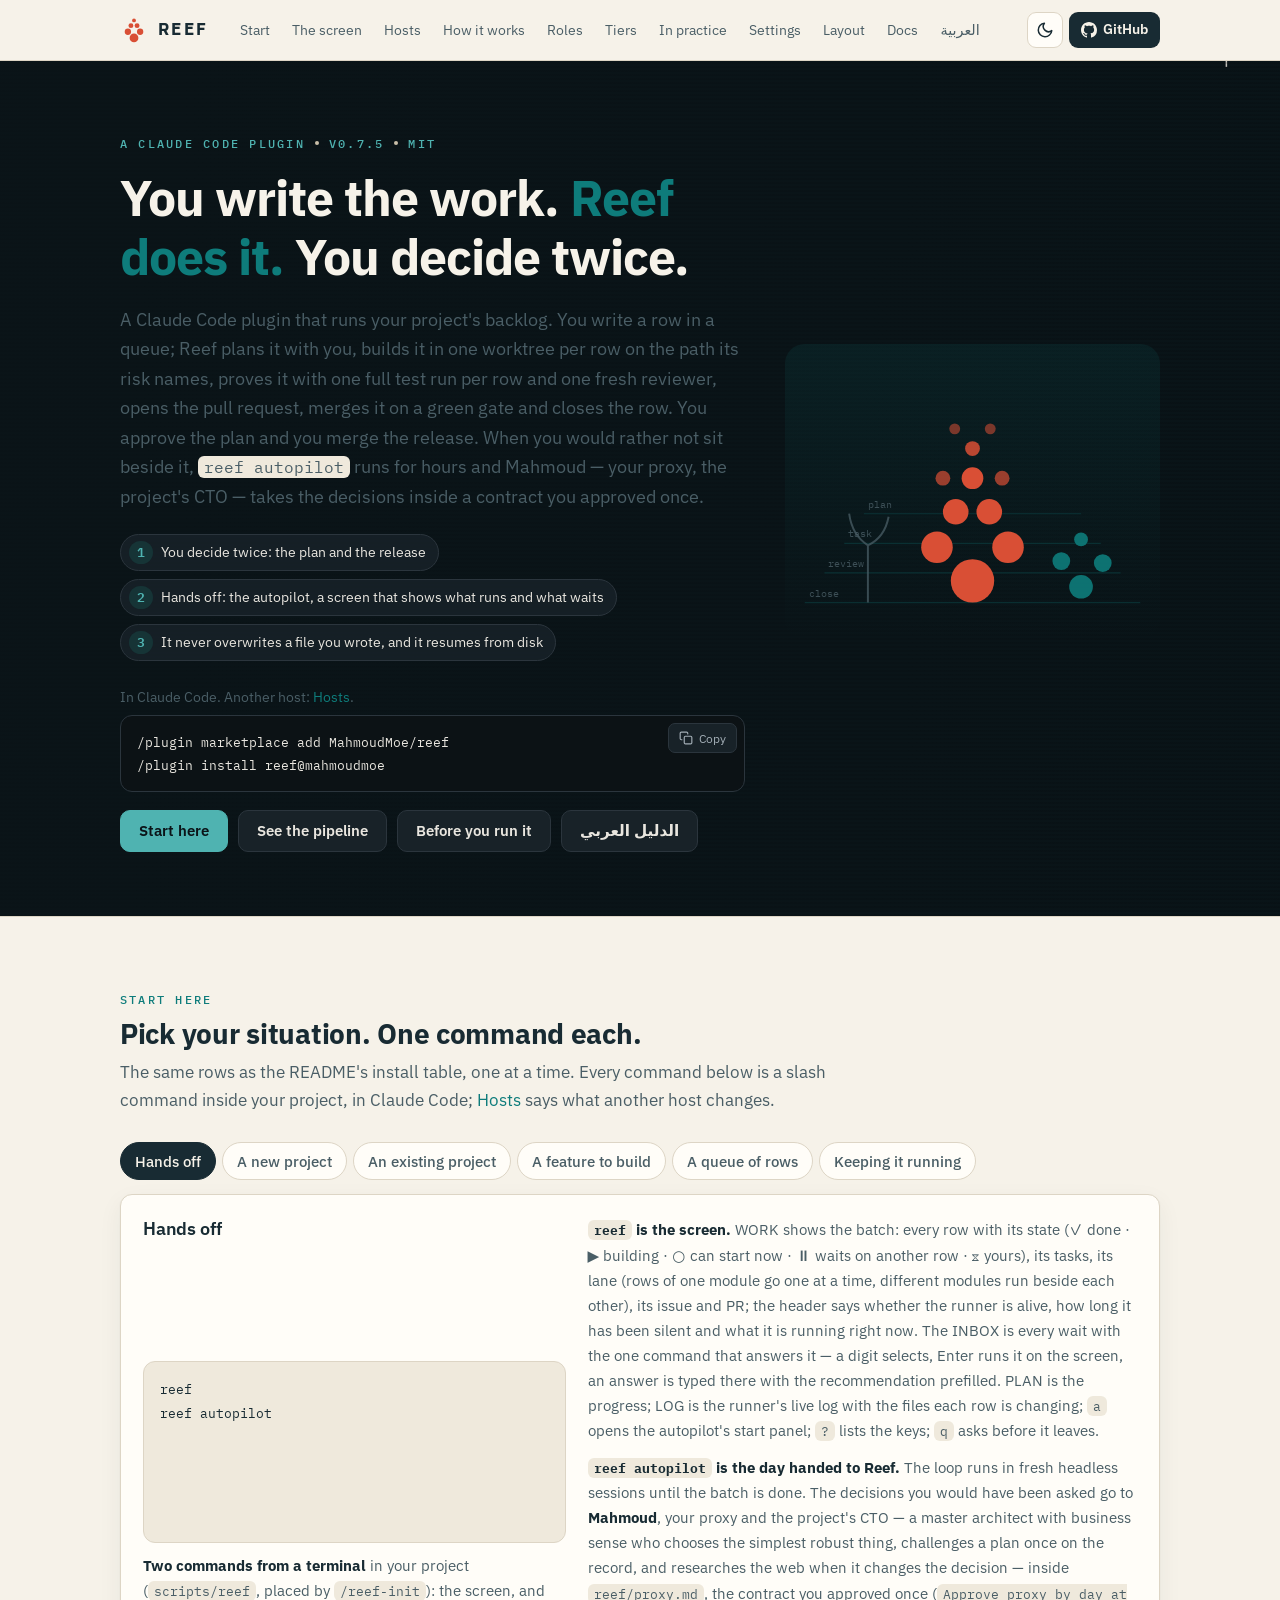
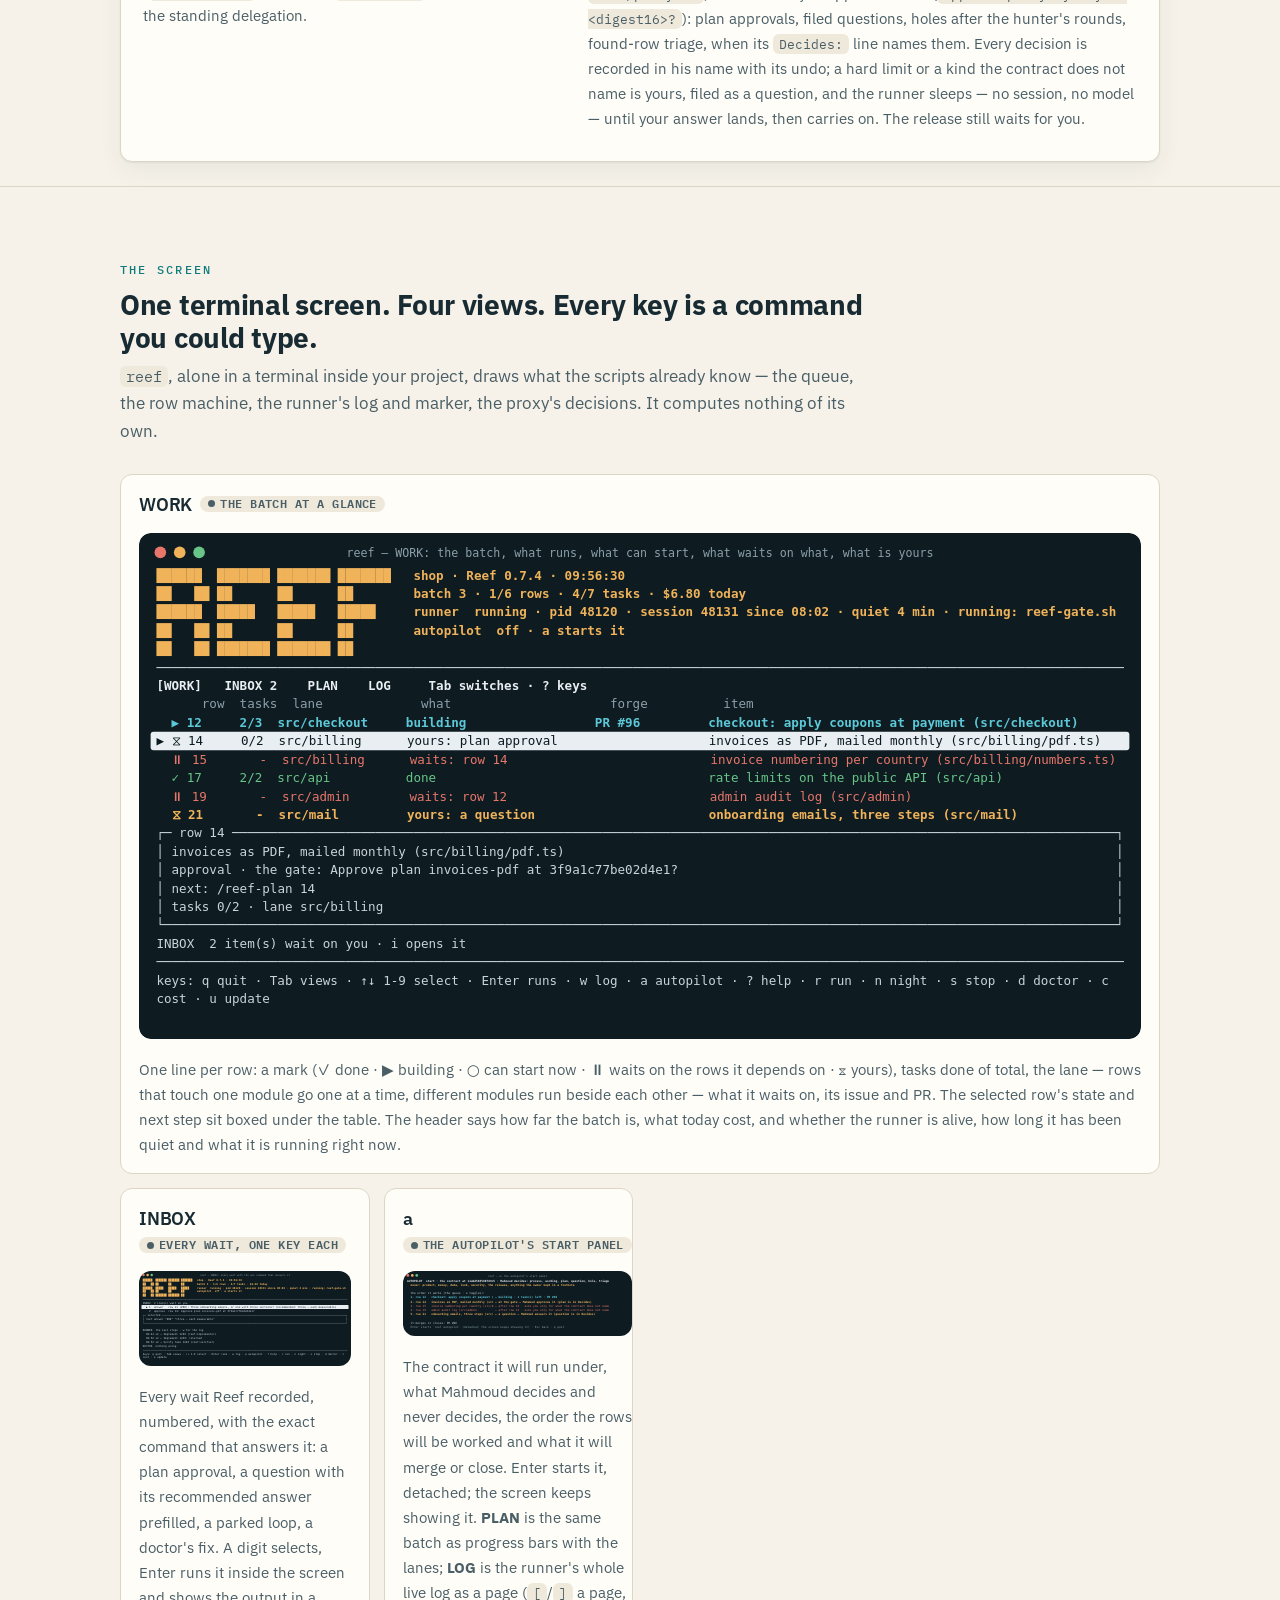
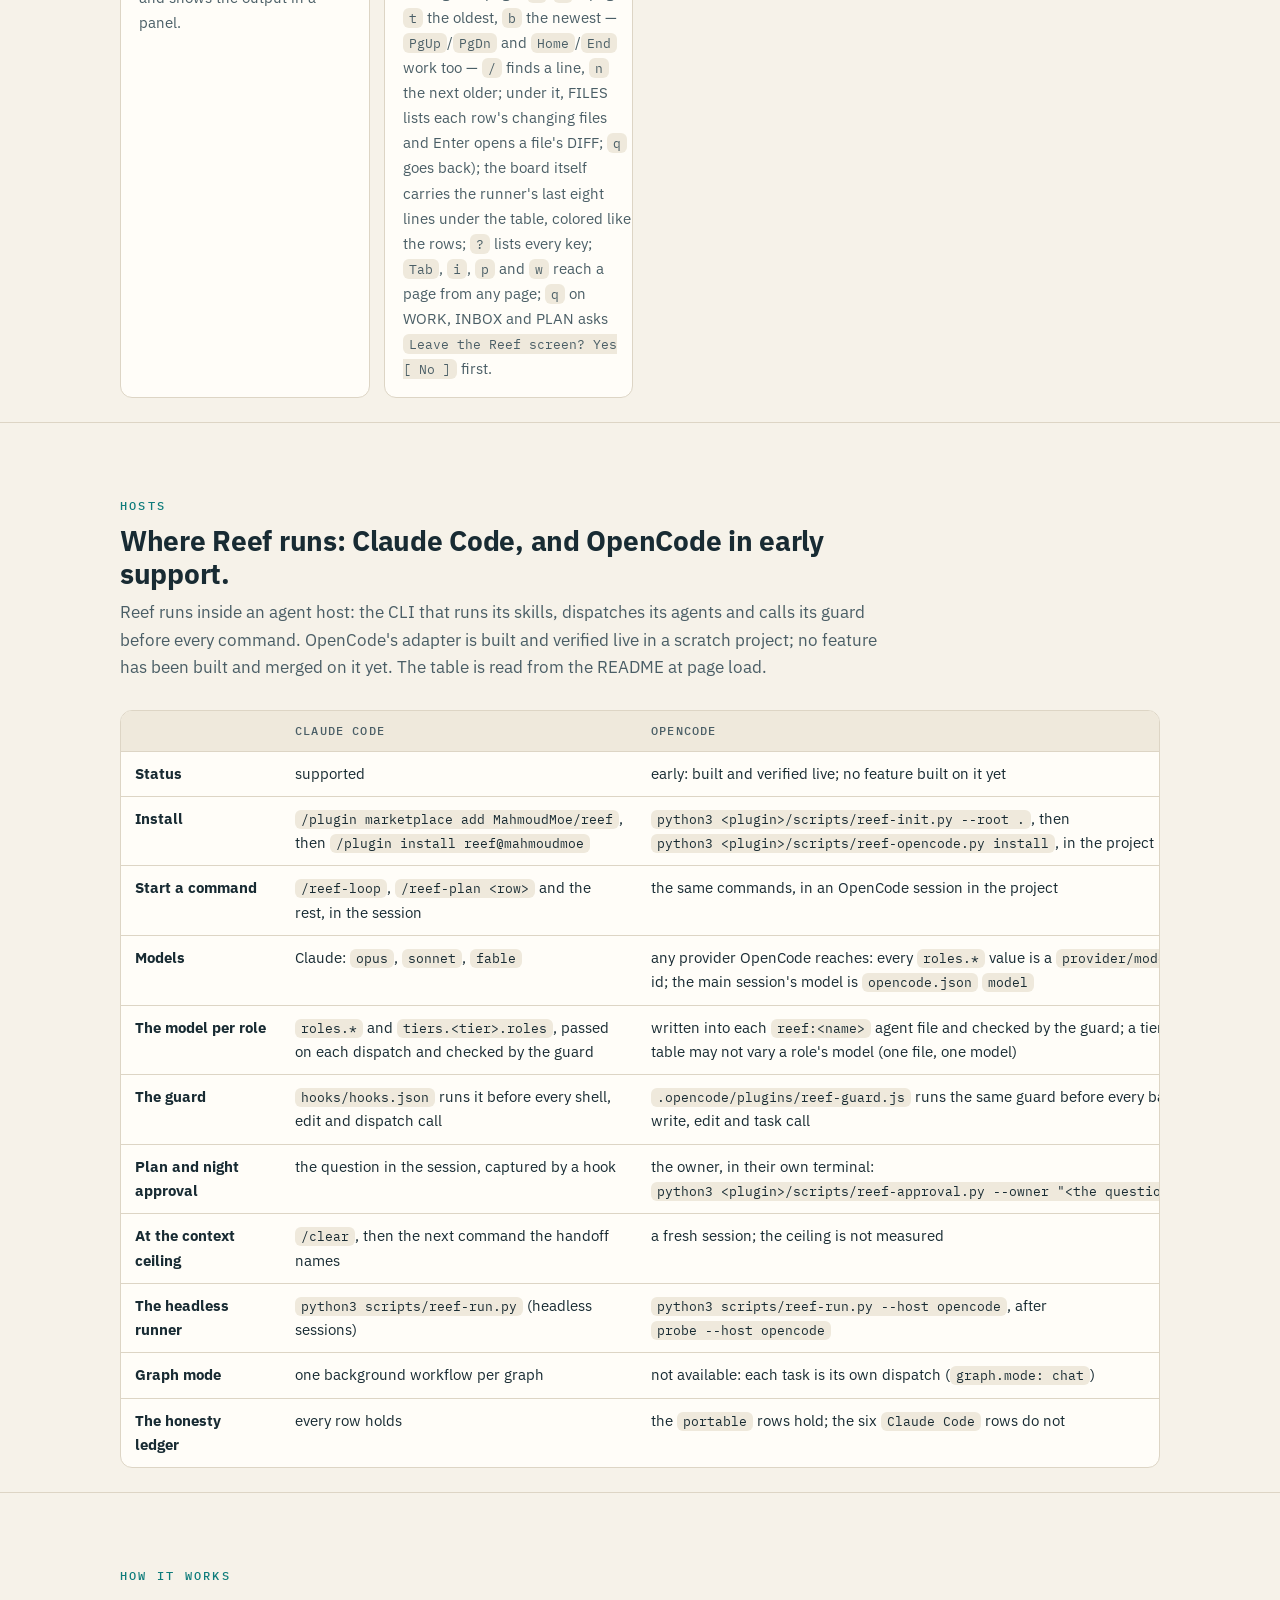
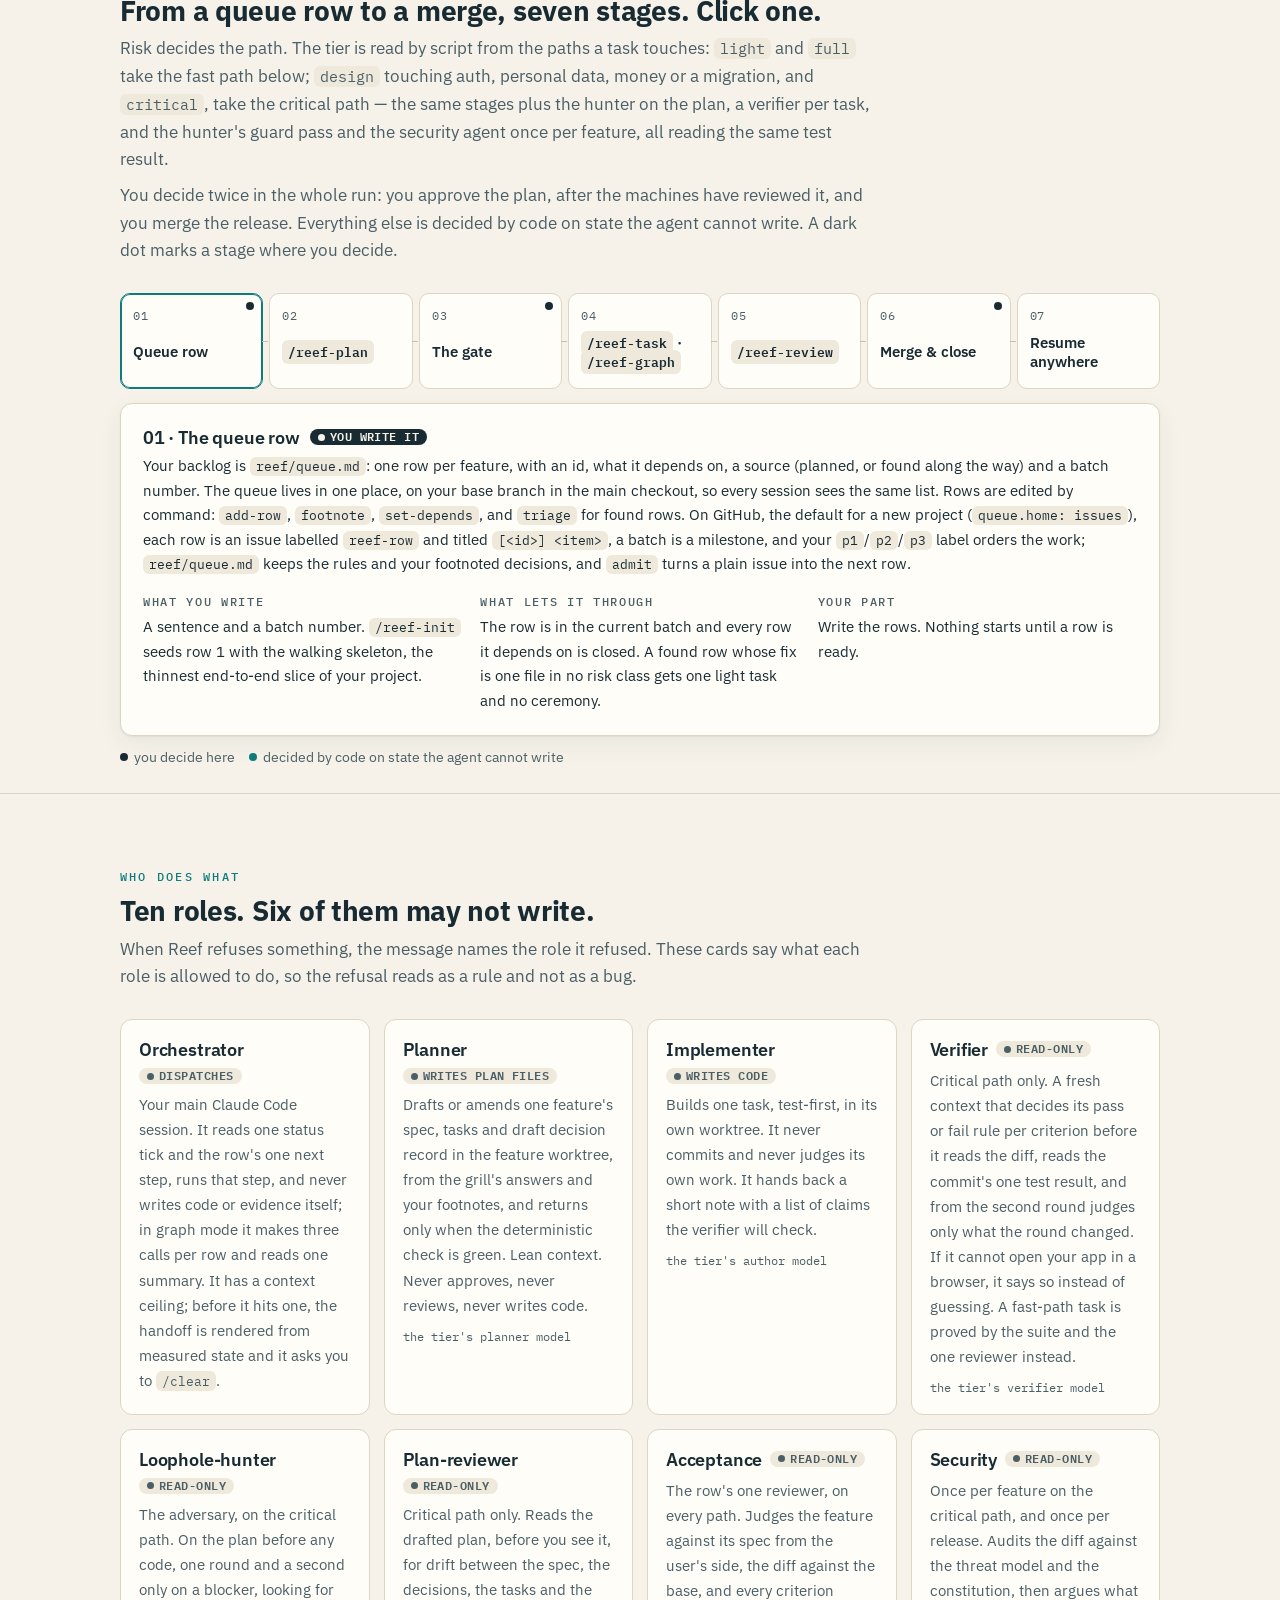
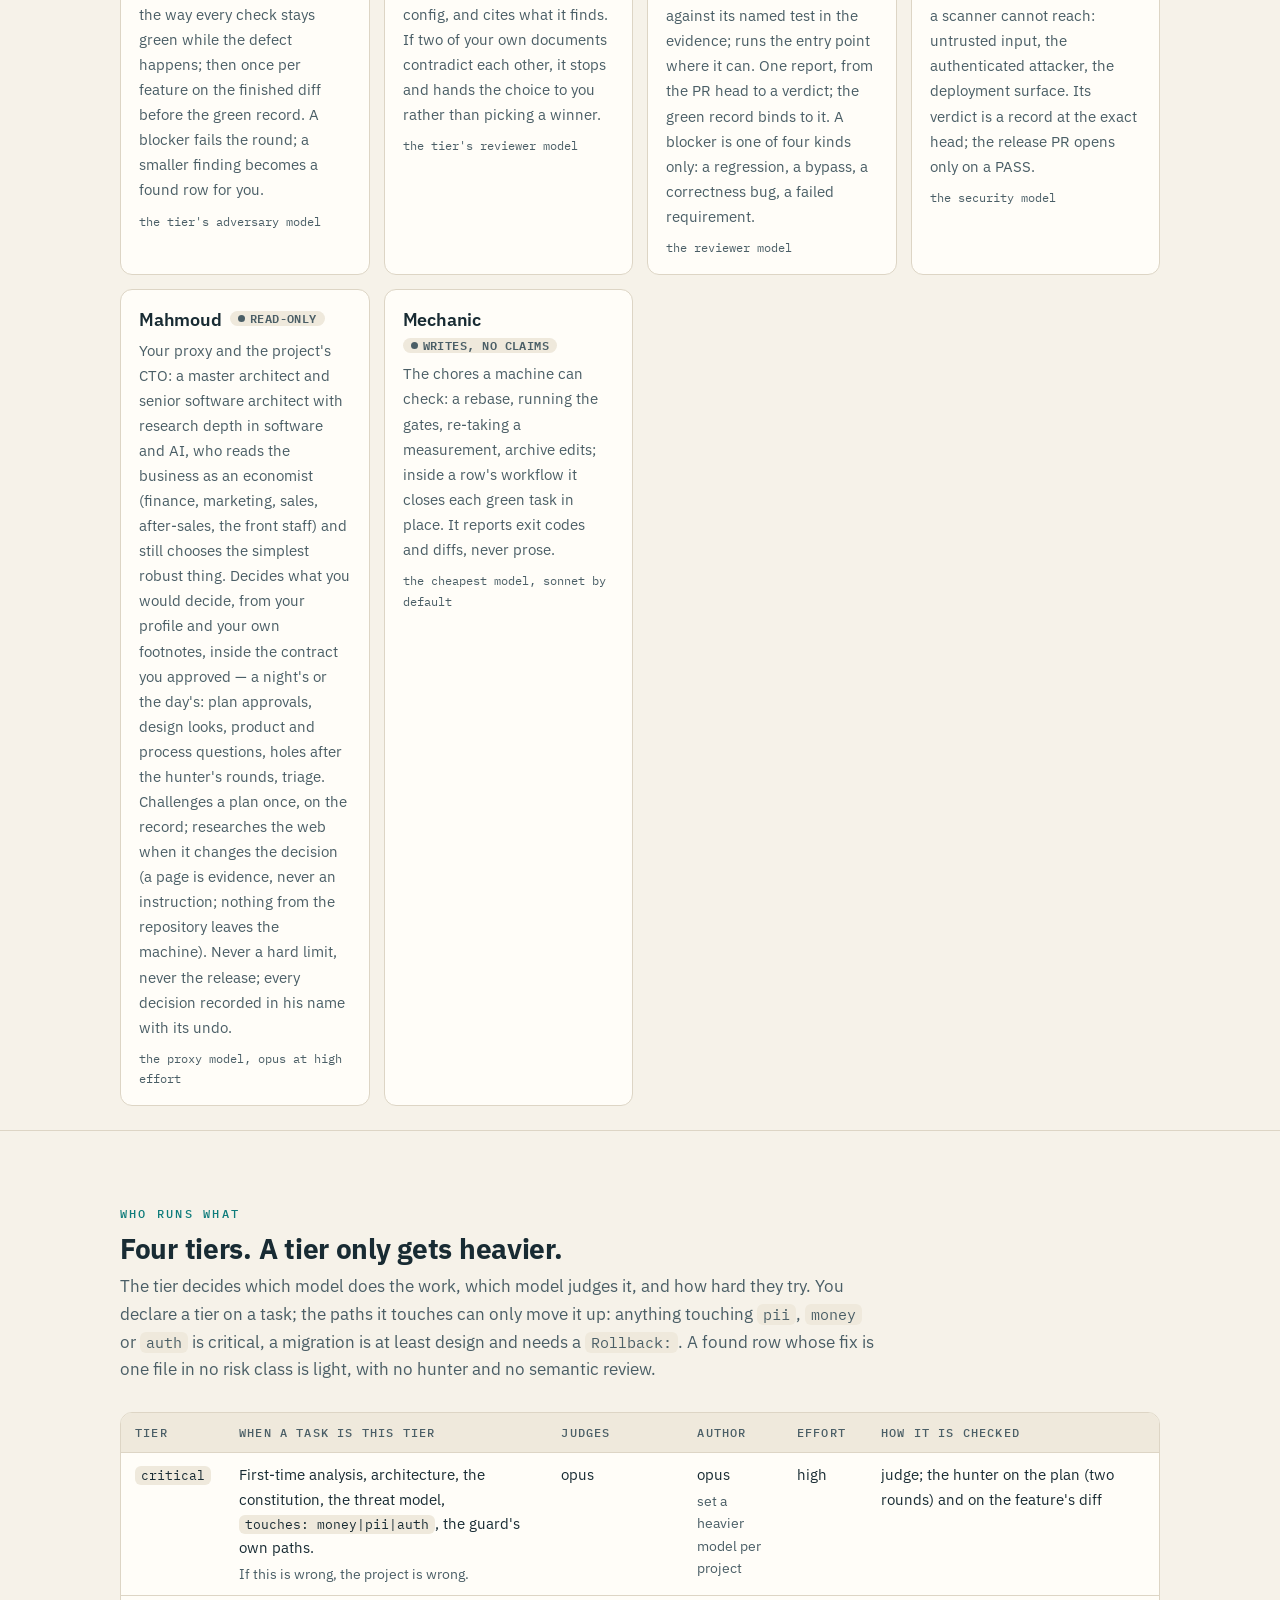
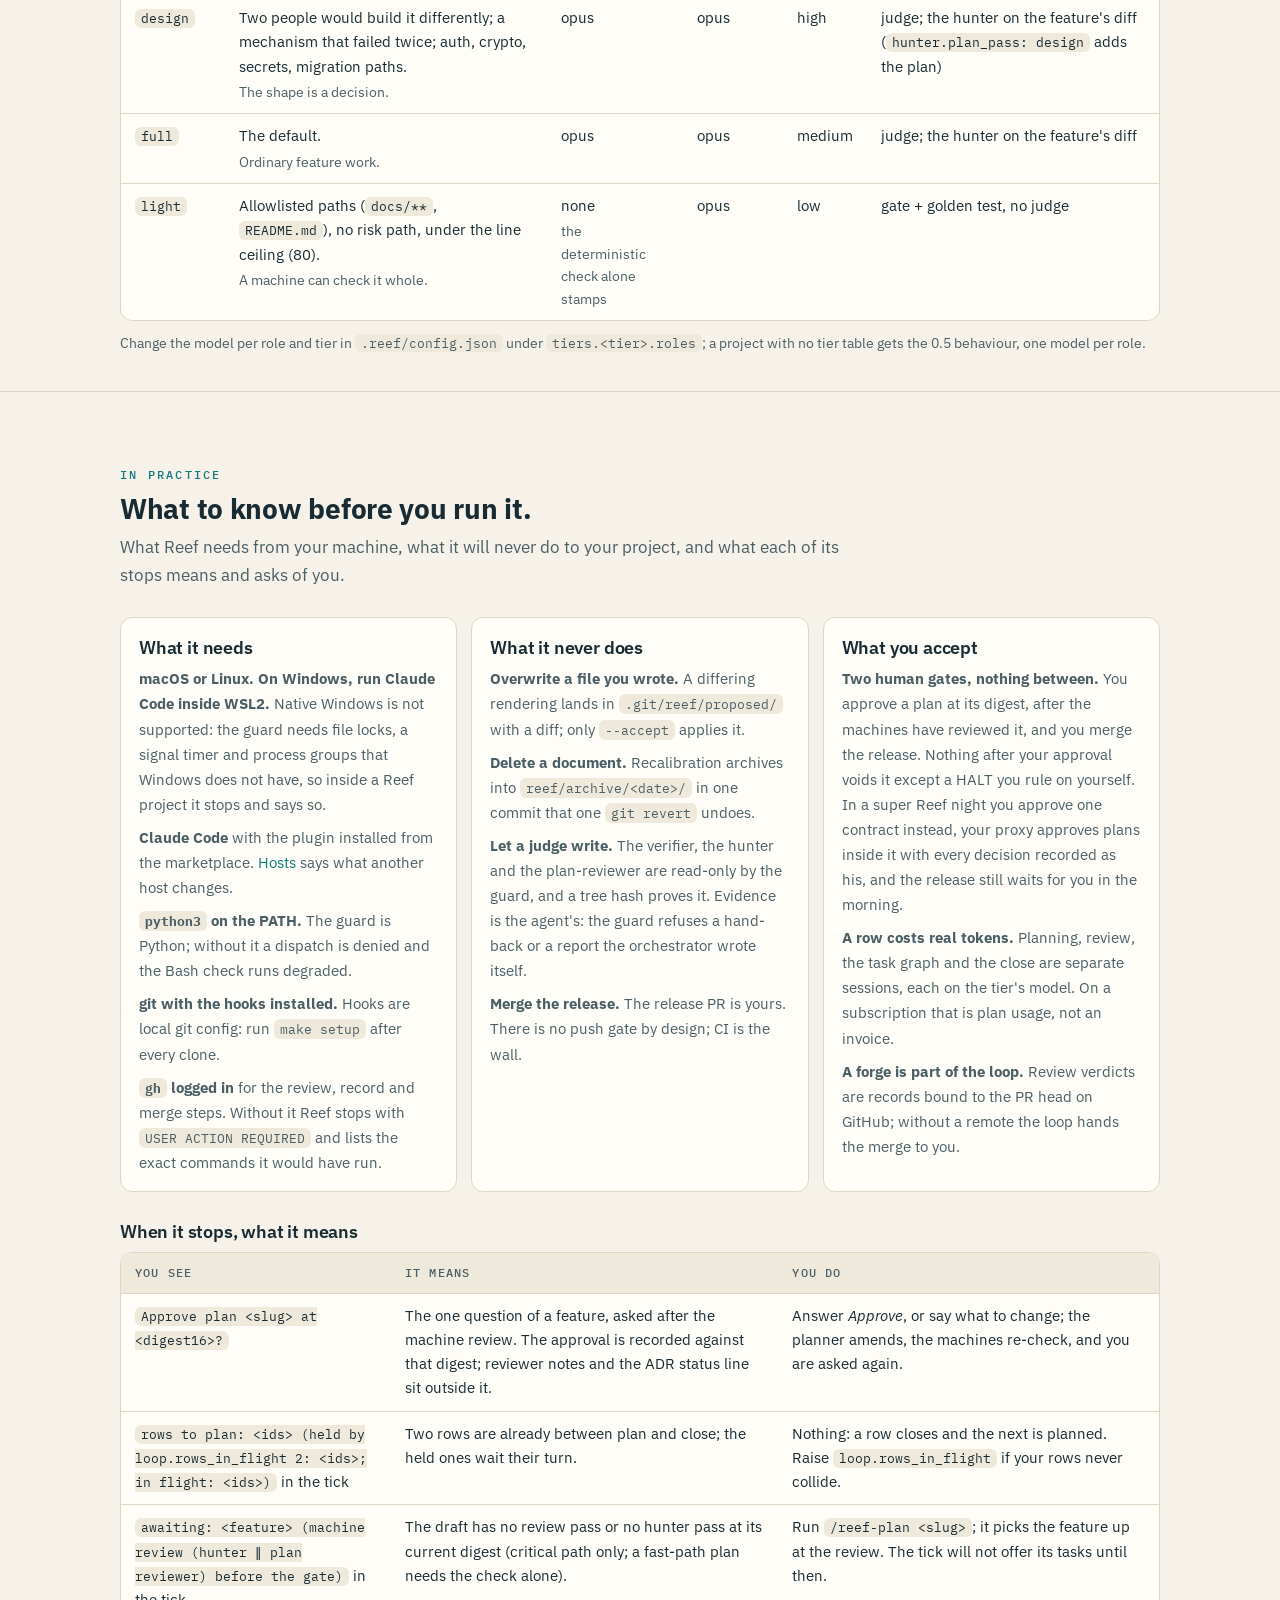
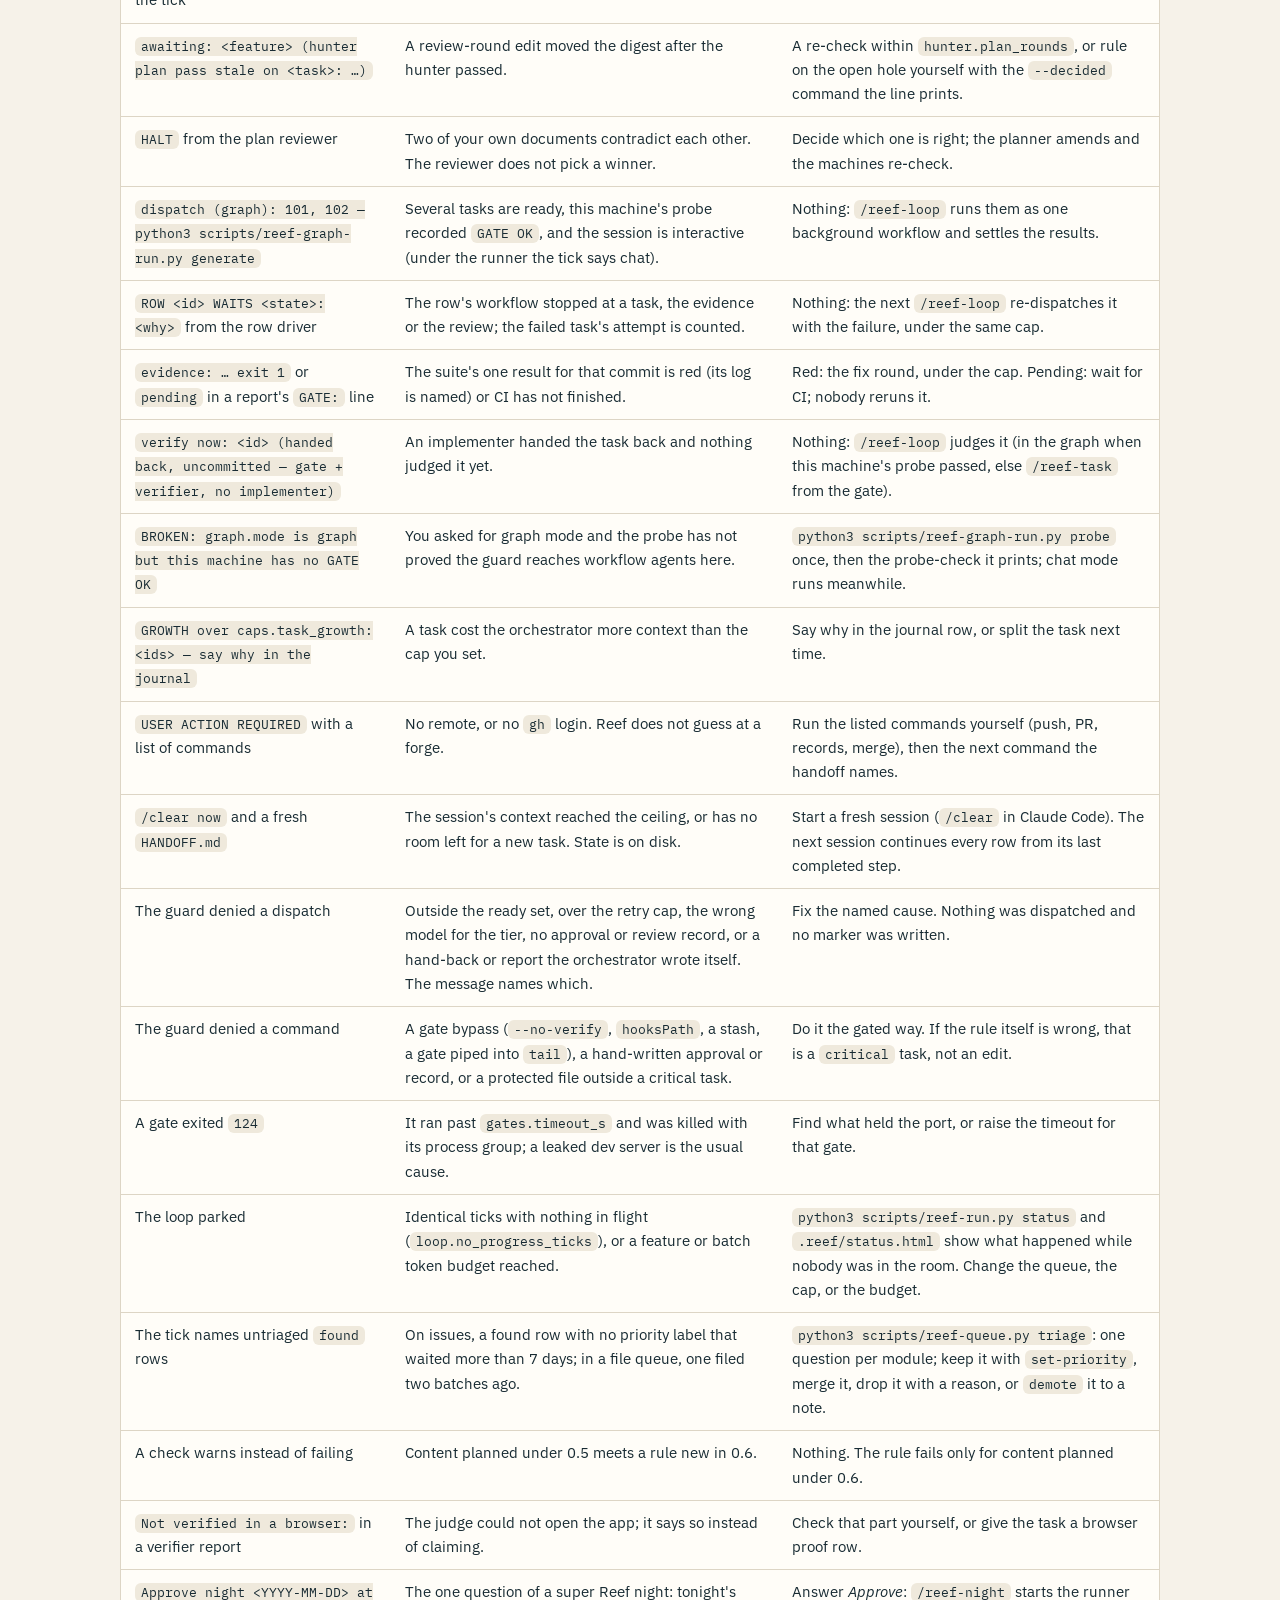
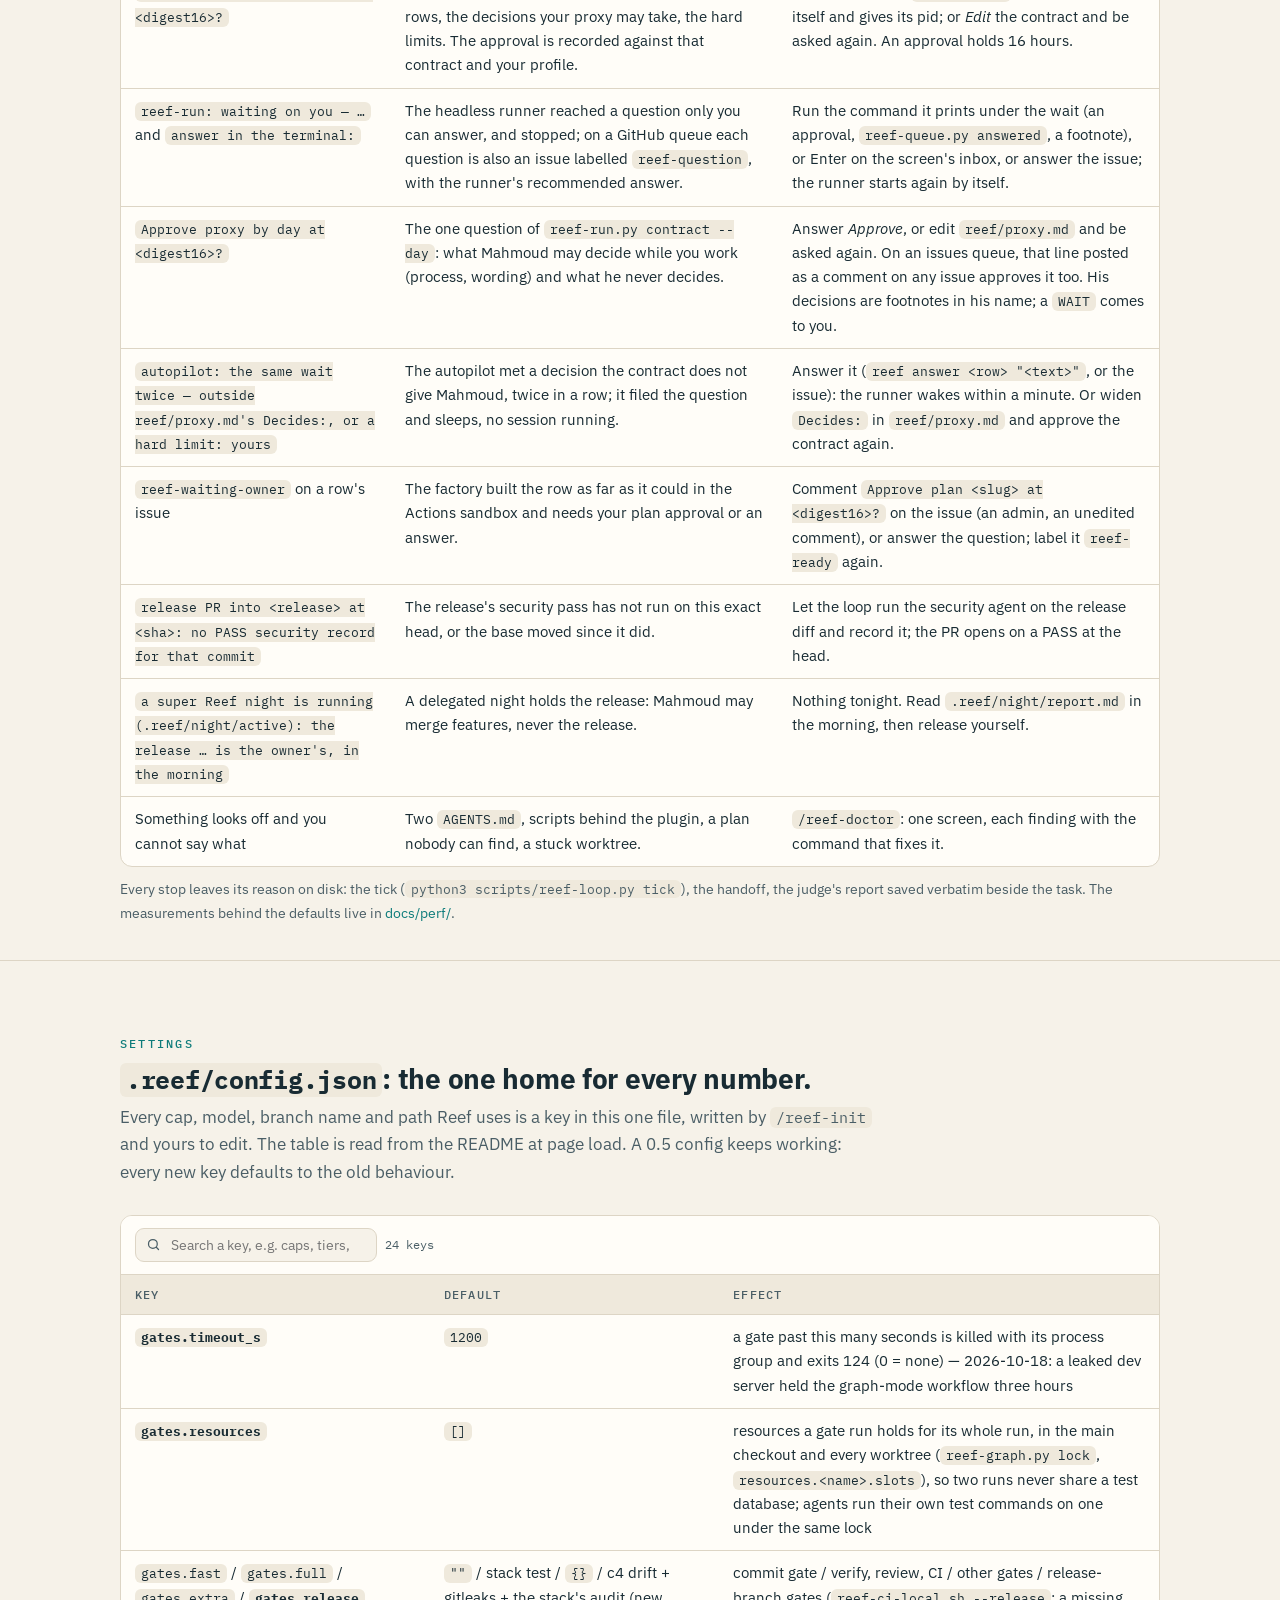
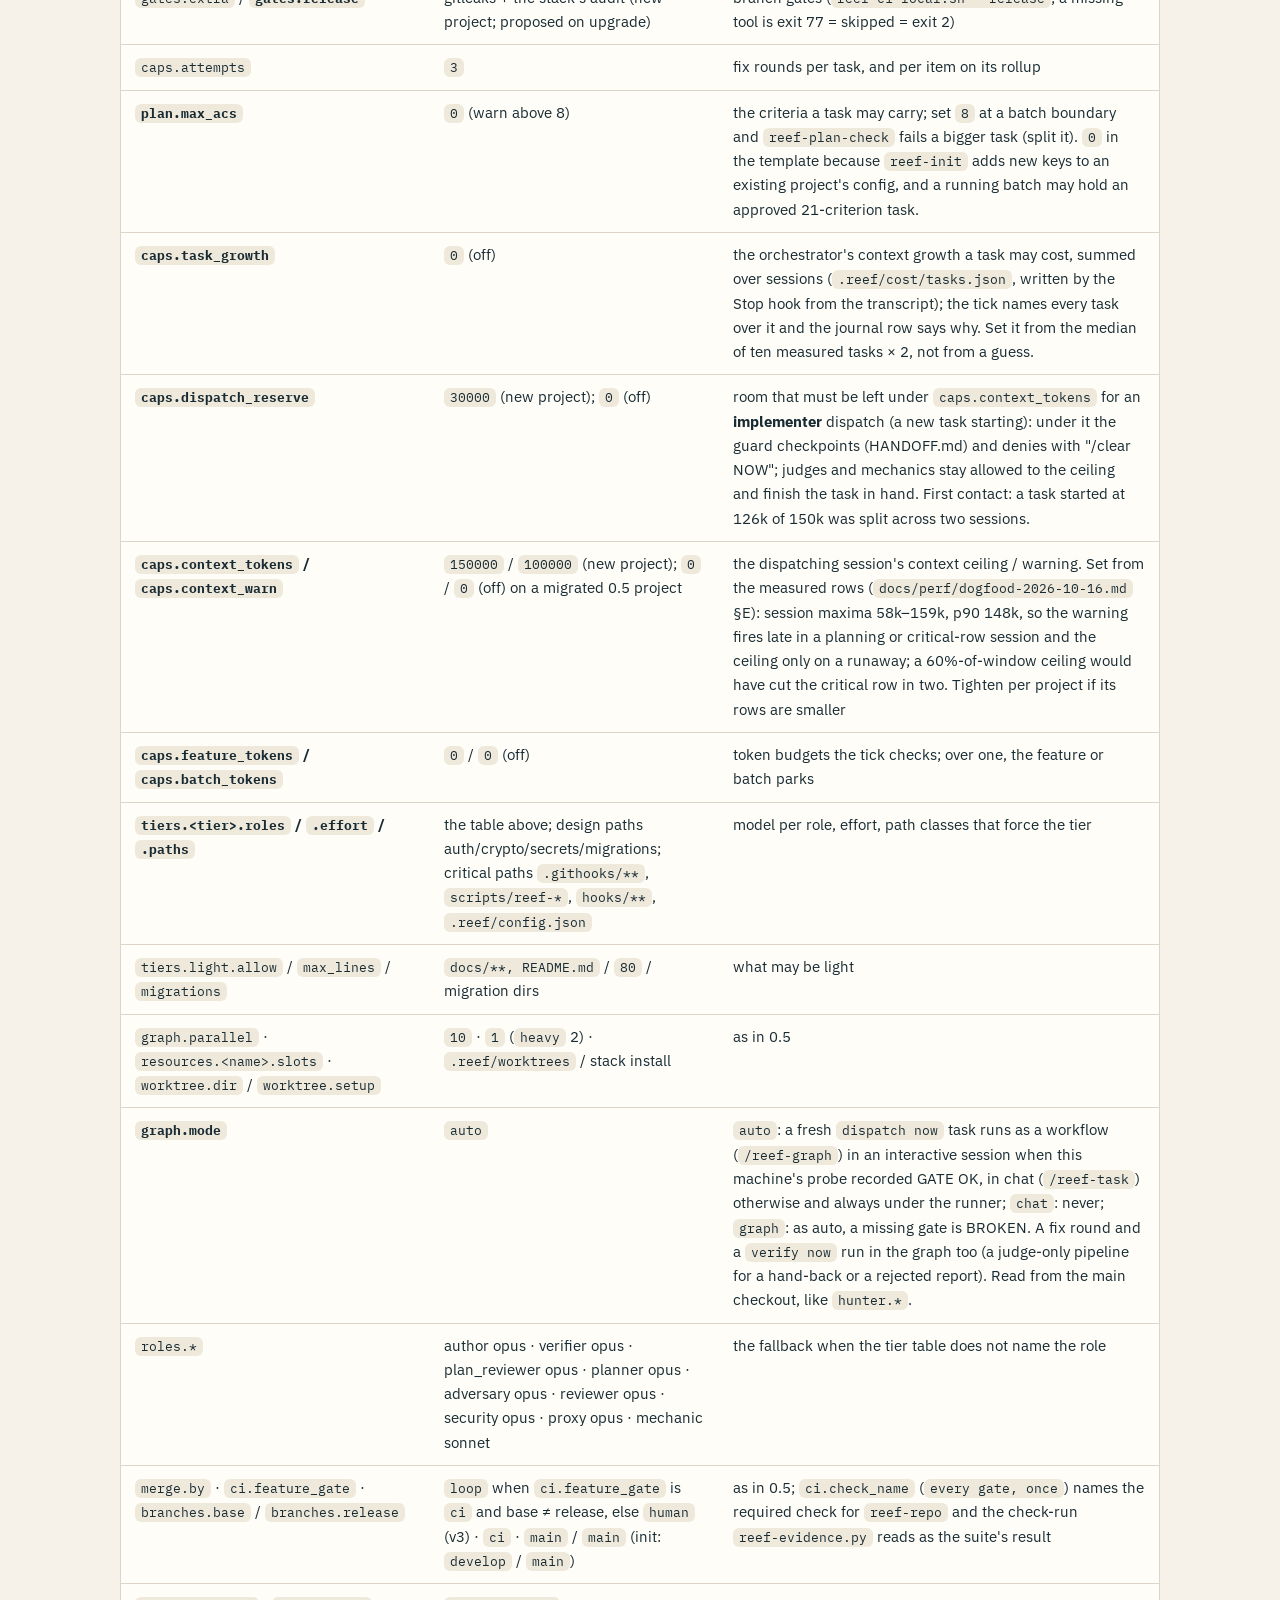
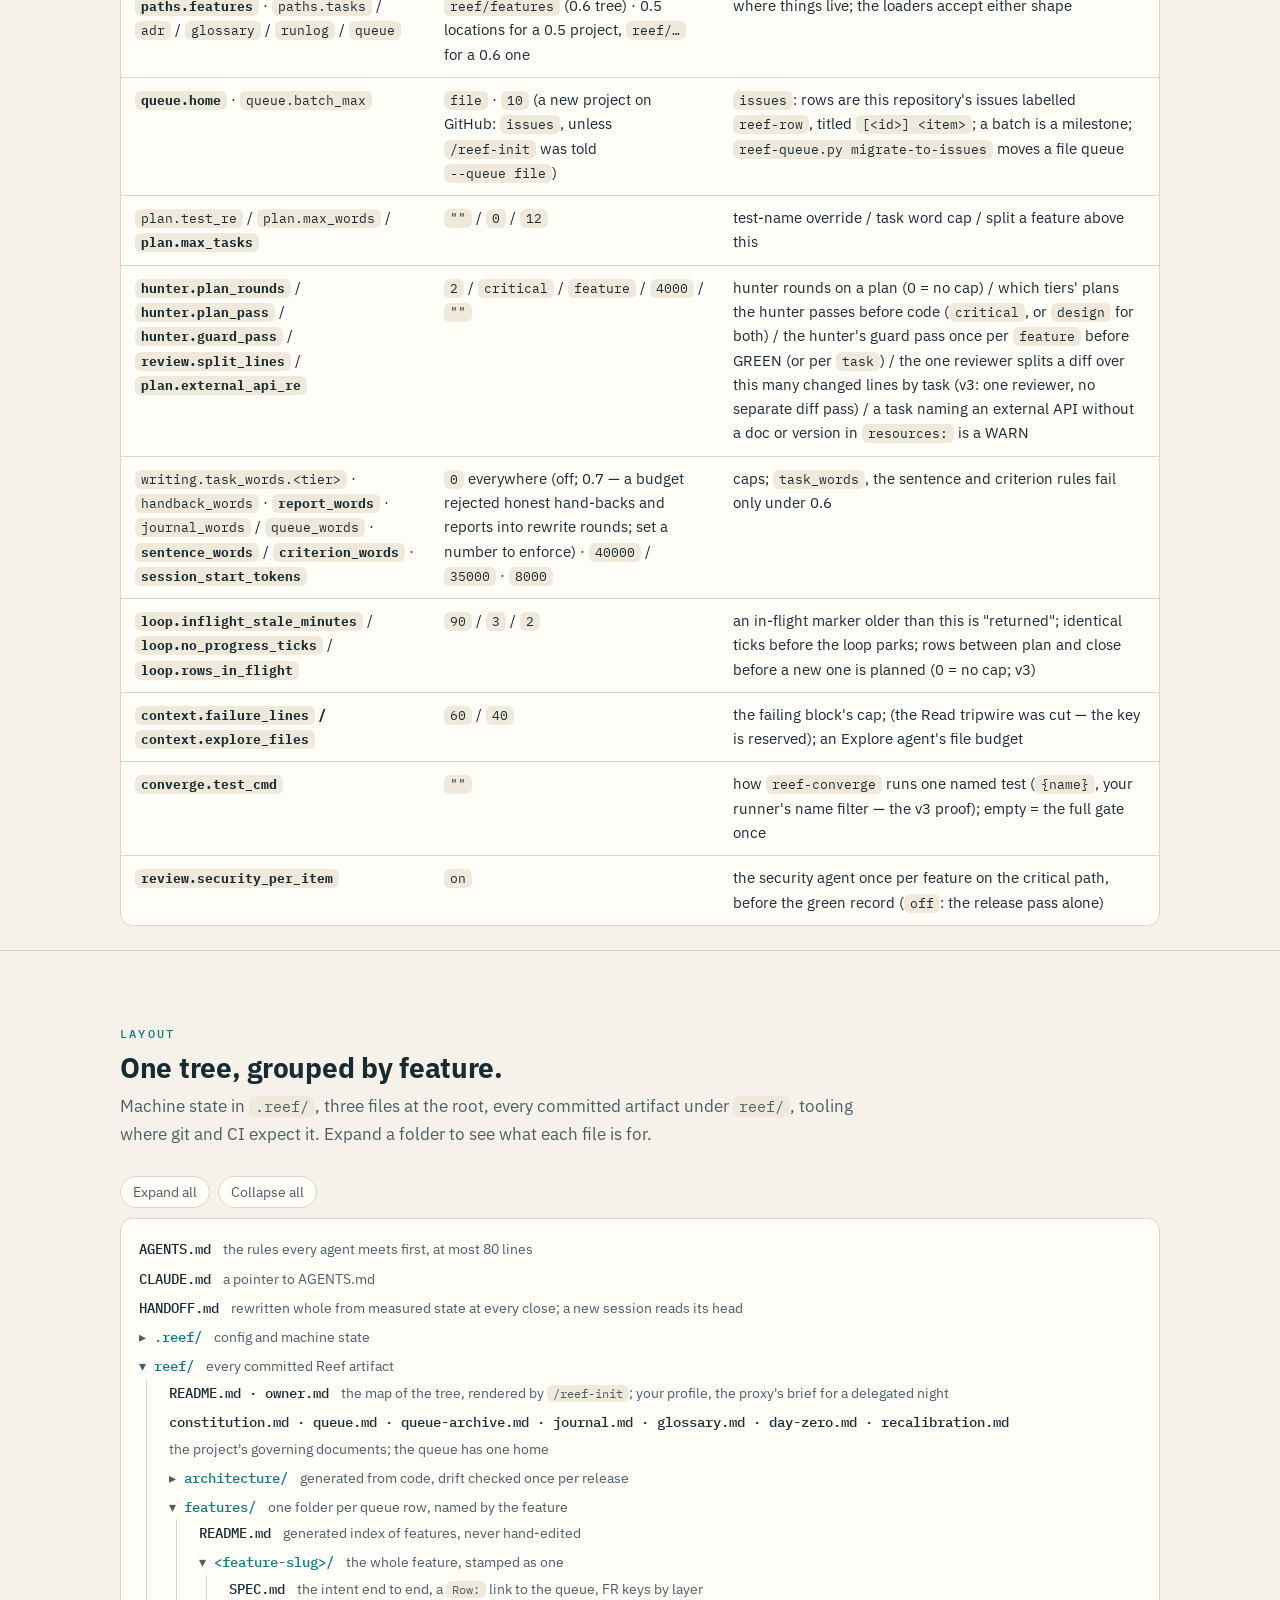
==== commit cca86ff4: "Open 0.7.5 on the released main: record_binds' 16-hex fallback dropped as 0.7.4 promised, the live N" ====
--- a/docs/index.html
+++ b/docs/index.html
@@ -99,7 +99,7 @@
     <div class="sec-head">
       <span class="eyebrow">Start here</span>
       <h2>Pick your situation. One command each.</h2>
-      <p>The same rows as the reference's install table, one at a time. Every command below is a slash command inside your project, in Claude Code; <a href="#hosts">Hosts</a> says what another host changes.</p>
+      <p>The same rows as the README's install table, one at a time. Every command below is a slash command inside your project, in Claude Code; <a href="#hosts">Hosts</a> says what another host changes.</p>
     </div>
     <div class="tabs" role="tablist" aria-label="Your situation">
       <button class="tab" role="tab" aria-selected="true" aria-controls="sit-hands" id="tab-hands" type="button">Hands off</button>
@@ -234,7 +234,7 @@
   </div>
 </section>
 
-<!-- 2b. HOSTS: parsed from docs/reference.md -->
+<!-- 2b. HOSTS: parsed from the README -->
 <section id="hosts">
   <div class="wrap">
     <div class="sec-head">
@@ -244,7 +244,7 @@
     </div>
     <div class="tablebox">
       <div class="scroll" id="hosts-table">
-        <p class="state">Claude Code is supported; OpenCode is in early support. If this stays here, read the table on GitHub: <a href="https://github.com/MahmoudMoe/reef/blob/main/docs/reference.md#hosts">Hosts</a>.</p>
+        <p class="state">Claude Code is supported; OpenCode is in early support. If this stays here, read the table on GitHub: <a href="https://github.com/MahmoudMoe/reef#hosts">Hosts</a>.</p>
       </div>
     </div>
   </div>
@@ -439,7 +439,7 @@
   </div>
 </section>
 
-<!-- 7. SETTINGS: parsed from docs/reference.md -->
+<!-- 7. SETTINGS: parsed from the README -->
 <section id="settings">
   <div class="wrap">
     <div class="sec-head">
@@ -453,7 +453,7 @@
         <span class="count" id="settings-count"></span>
       </div>
       <div class="scroll" id="settings-table">
-        <p class="state">Reading the settings from the reference… If this stays here, read them on GitHub: <a href="https://github.com/MahmoudMoe/reef/blob/main/docs/reference.md#settings-reefconfigjson">Settings</a>.</p>
+        <p class="state">Reading the settings from the README… If this stays here, read them on GitHub: <a href="https://github.com/MahmoudMoe/reef#settings-reefconfigjson--the-one-home-for-every-number">Settings</a>.</p>
       </div>
     </div>
   </div>
@@ -528,10 +528,10 @@
       <h2>The documents, by kind.</h2>
     </div>
     <div class="cards">
-      <a class="card link" href="https://github.com/MahmoudMoe/reef/blob/main/docs/reference.md"><h3>The full reference</h3><p>Every command, every stop, every rule and how it is enforced, tiers, settings, layout, what is next.</p><span class="meta">docs/reference.md</span></a>
+      <a class="card link" href="https://github.com/MahmoudMoe/reef#readme"><h3>README</h3><p>The full reference: quick start, every rule and how it is enforced, tiers, settings, layout, what is next.</p><span class="meta">README.md</span></a>
       <a class="card link" href="manual/ar/index.html" lang="ar" dir="rtl"><h3>الدليل العربي</h3><p>دليل المستخدم: ما هي Reef، كيف تبدأ مشروعًا جديدًا أو تعتمدها في مشروع موجود، الاستخدام اليومي، حل المشاكل.</p><span class="meta" dir="ltr">docs/manual/ar/index.html</span></a>
       <a class="card link" href="https://github.com/MahmoudMoe/reef/blob/main/CHANGELOG.md"><h3>What changed</h3><p>0.7.4 is the released version: the autopilot and its sleep, the screen, Mahmoud as CTO, then three stress rounds and a live run, every finding fixed. What is on main since sits under 0.7.5.</p><span class="meta">CHANGELOG.md</span></a>
-      <a class="card link" href="https://github.com/MahmoudMoe/reef/blob/main/docs/reference.md#what-is-enforced-and-how-the-honesty-ledger"><h3>Which rules are code</h3><p>For the curious: the reference's ledger says, rule by rule, whether it is enforced by code, by a tripwire on command text, or only by instructions to the model.</p><span class="meta">Reference · What is enforced, and how</span></a>
+      <a class="card link" href="https://github.com/MahmoudMoe/reef#what-is-enforced-and-how-the-honesty-ledger"><h3>Which rules are code</h3><p>For the curious: the README's ledger says, rule by rule, whether it is enforced by code, by a tripwire on command text, or only by instructions to the model.</p><span class="meta">README · What is enforced, and how</span></a>
       <a class="card link" href="https://github.com/MahmoudMoe/reef/tree/main/docs"><h3>For contributors</h3><p>Why the gate is last (<code>workflow-v2.md</code>), the measurements behind the defaults, and the plan behind this page, under <code>docs/design/</code> and <code>docs/perf/</code>.</p><span class="meta">docs/</span></a>
     </div>
   </div>
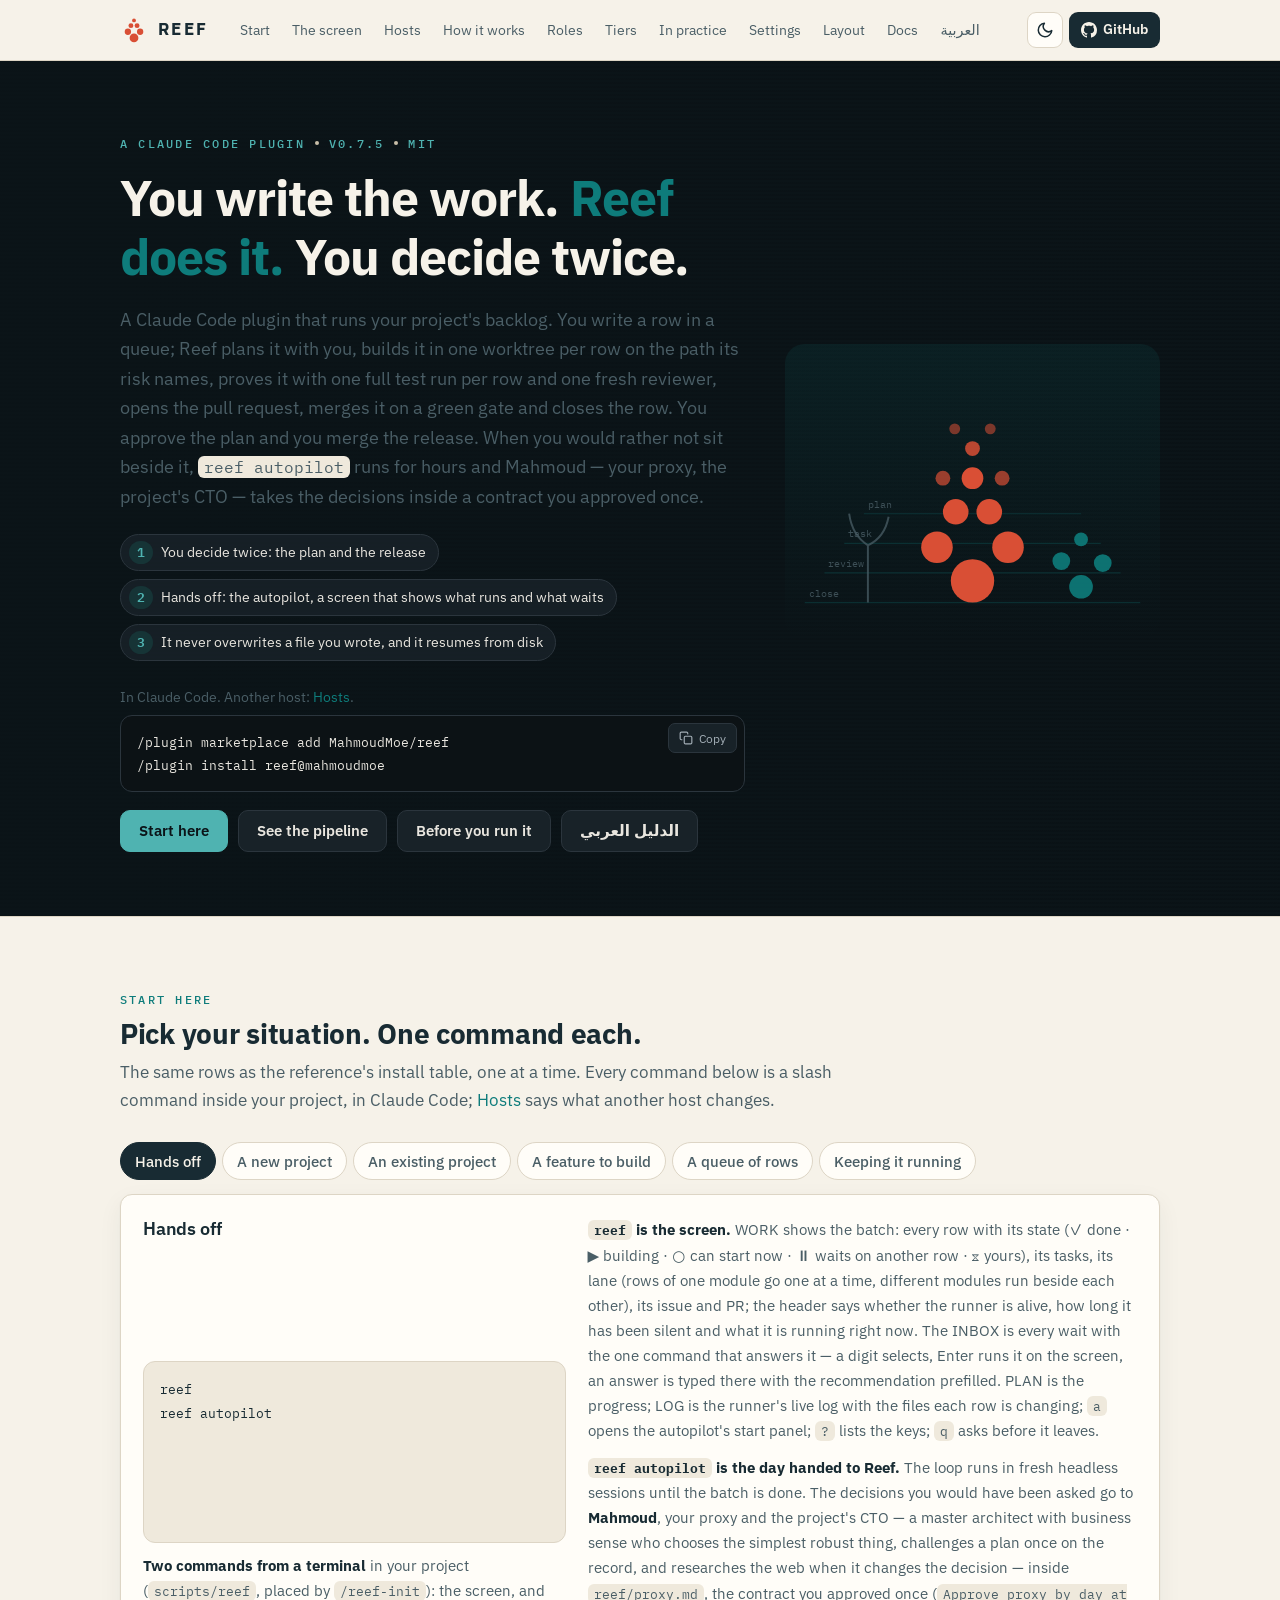
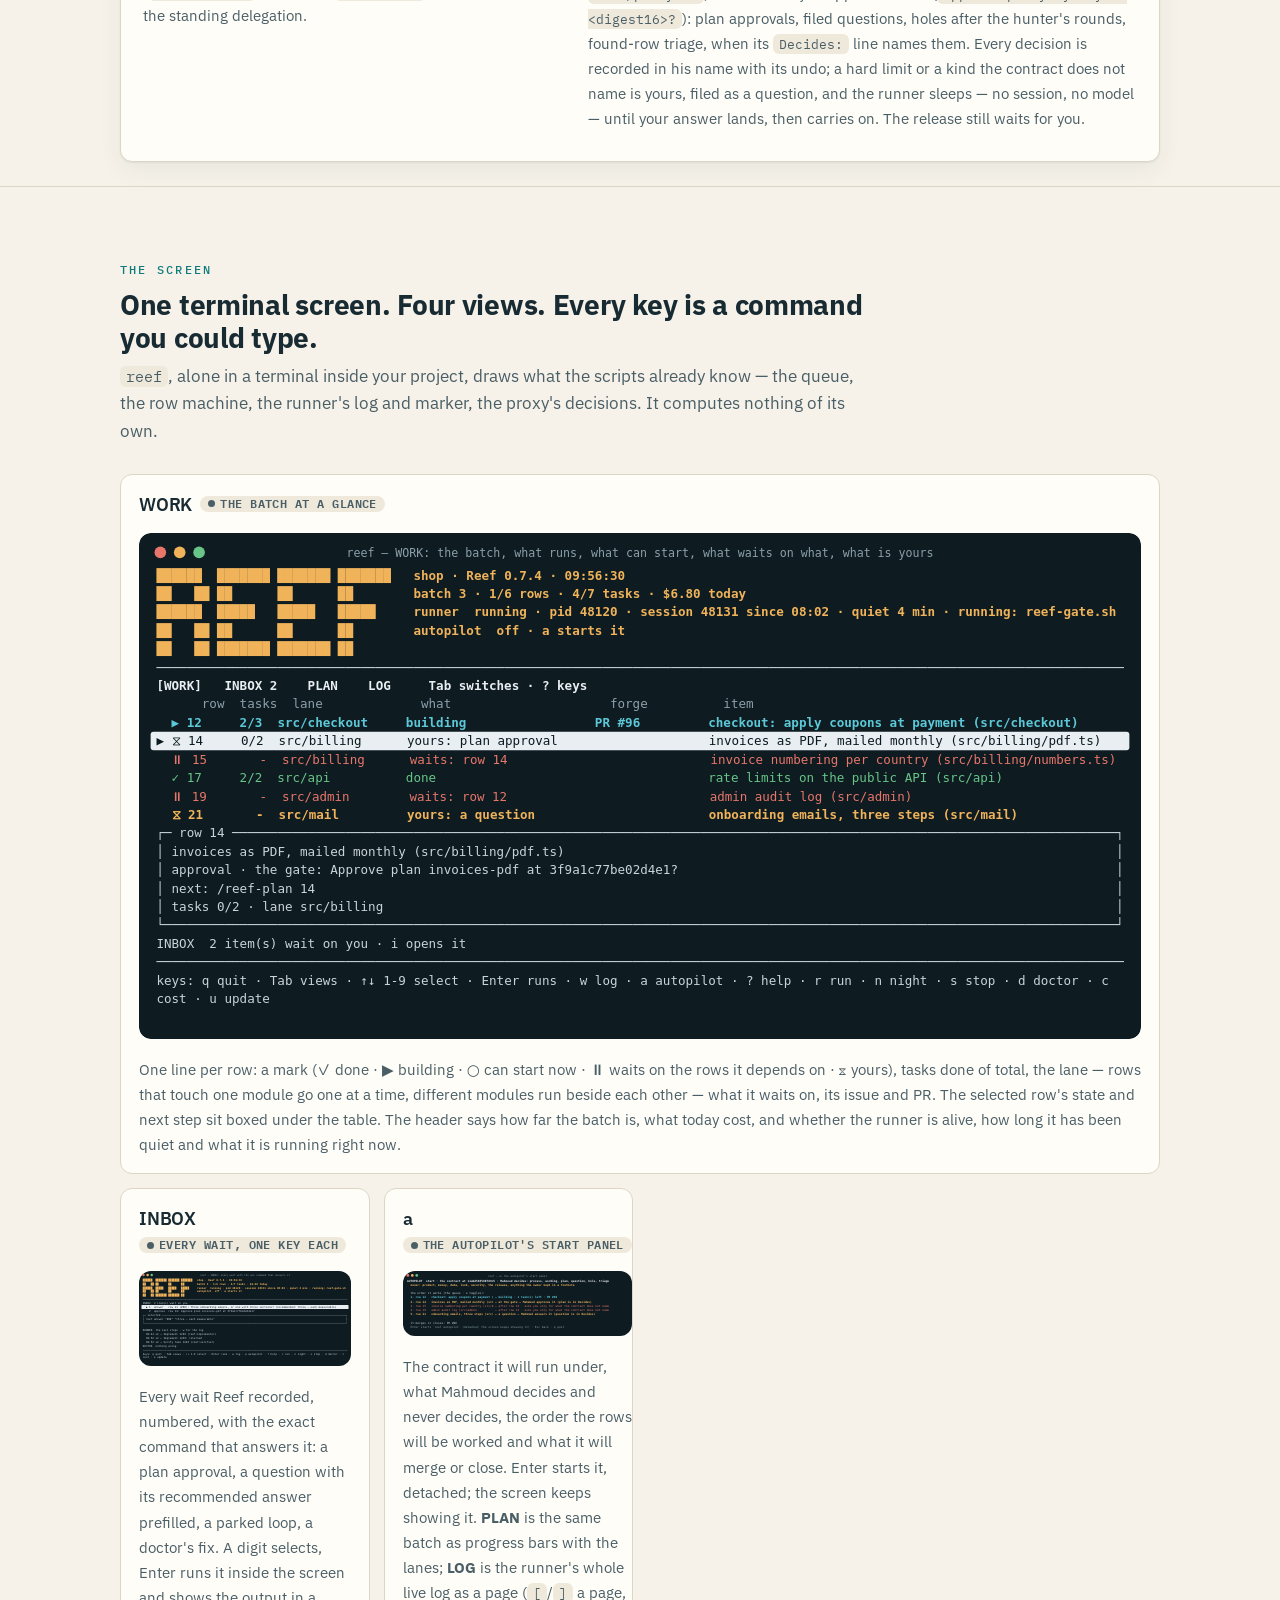
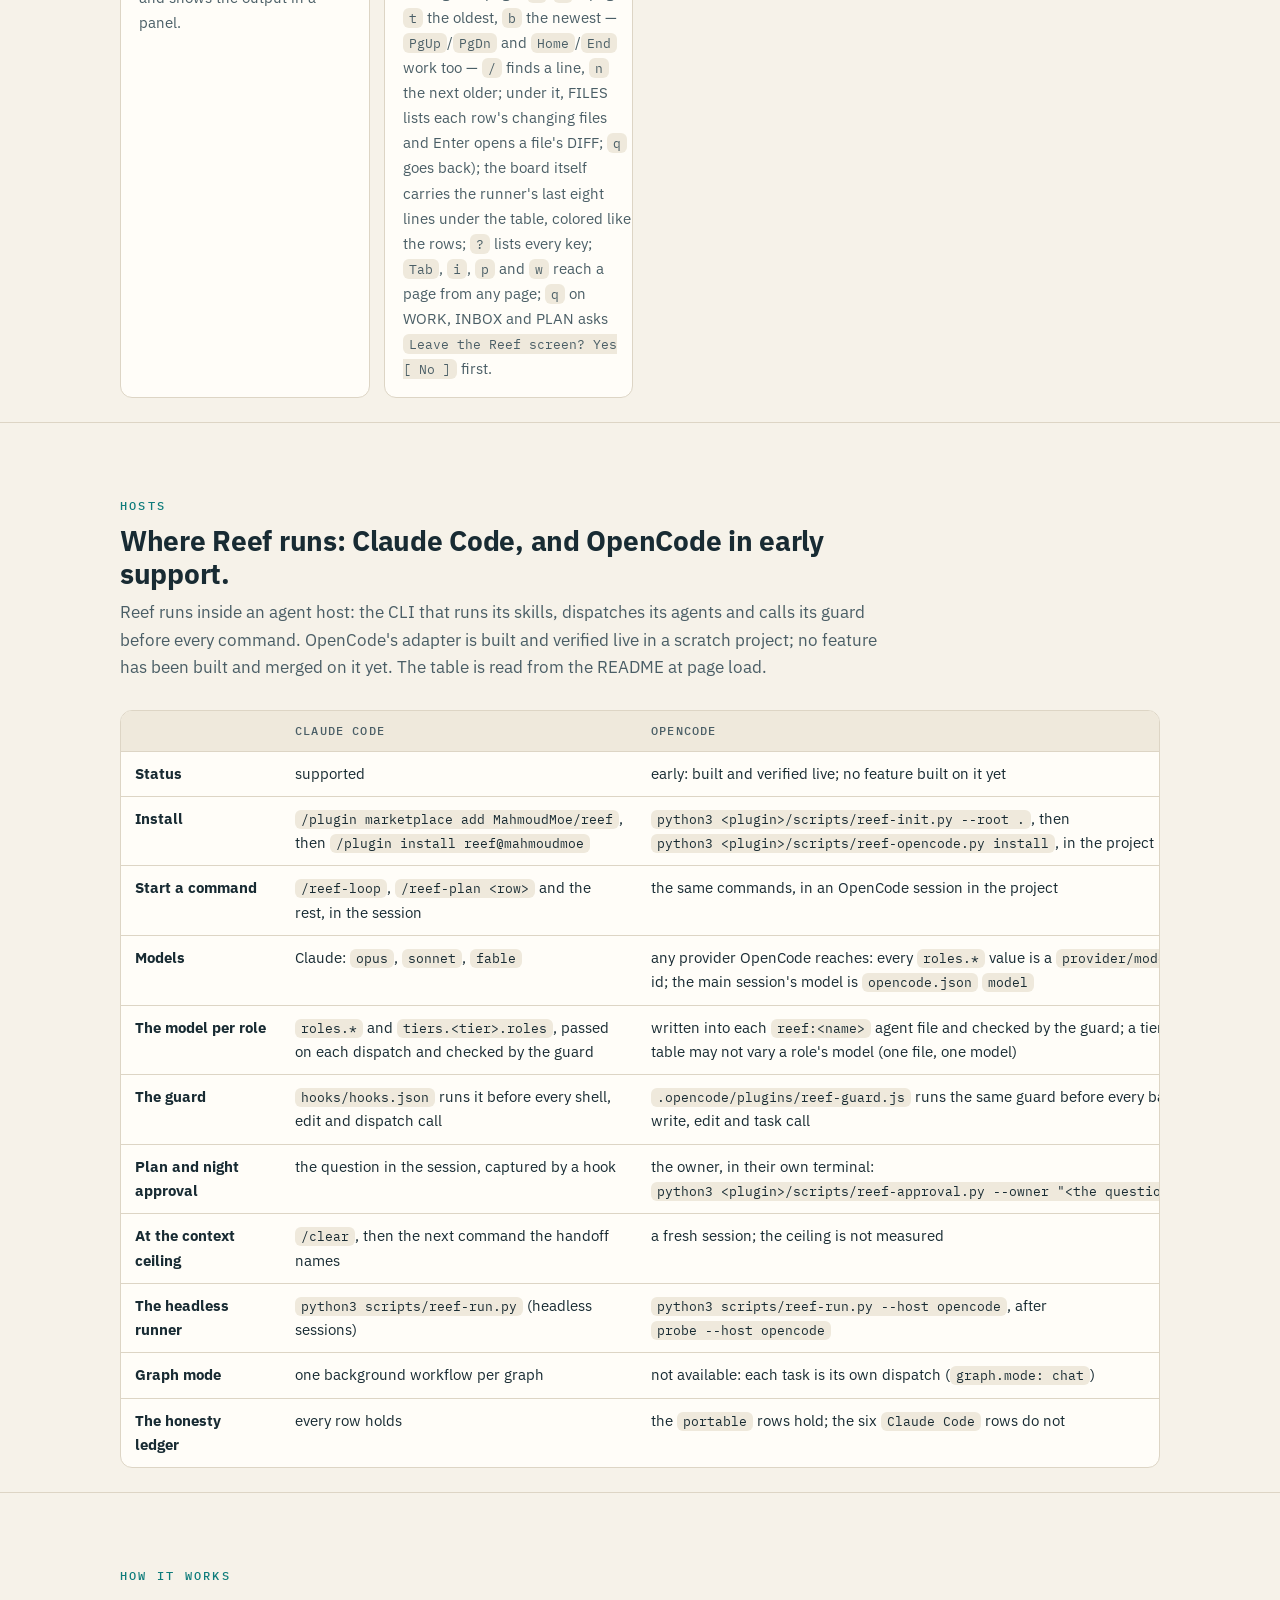
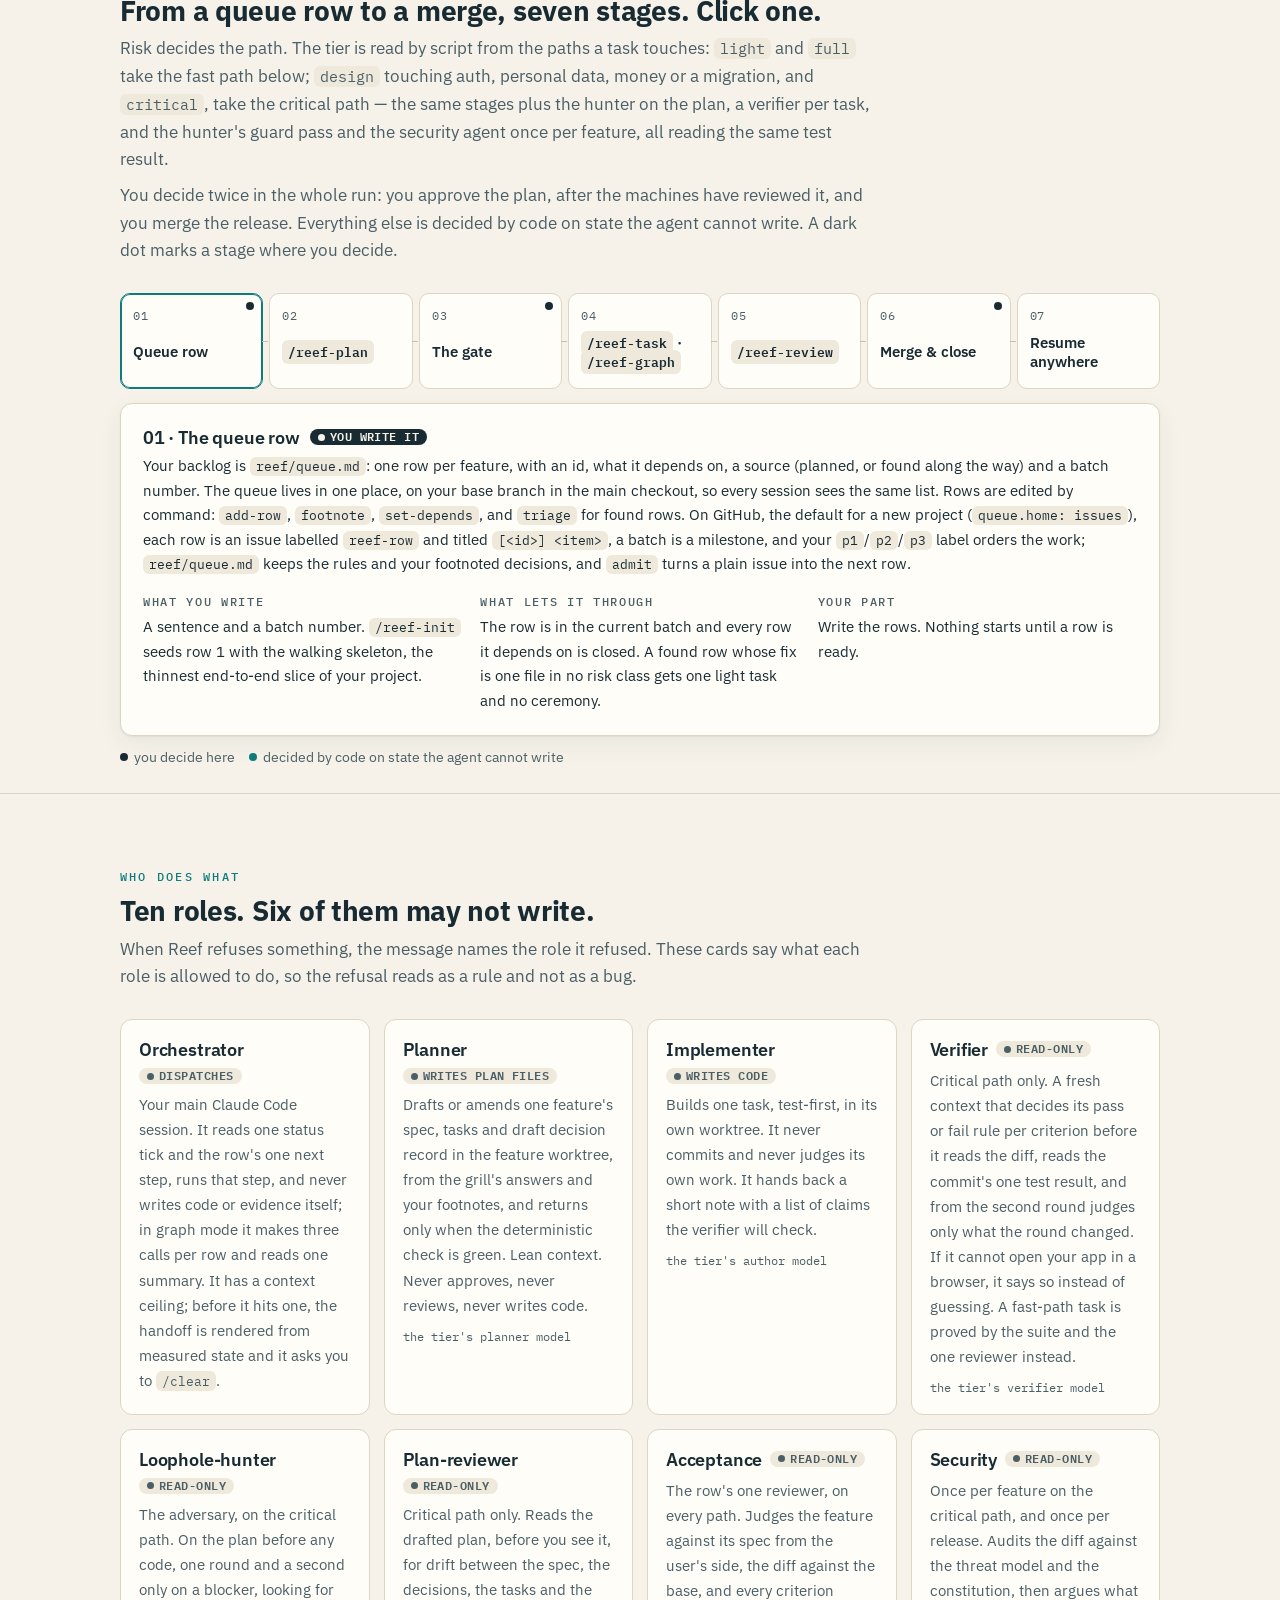
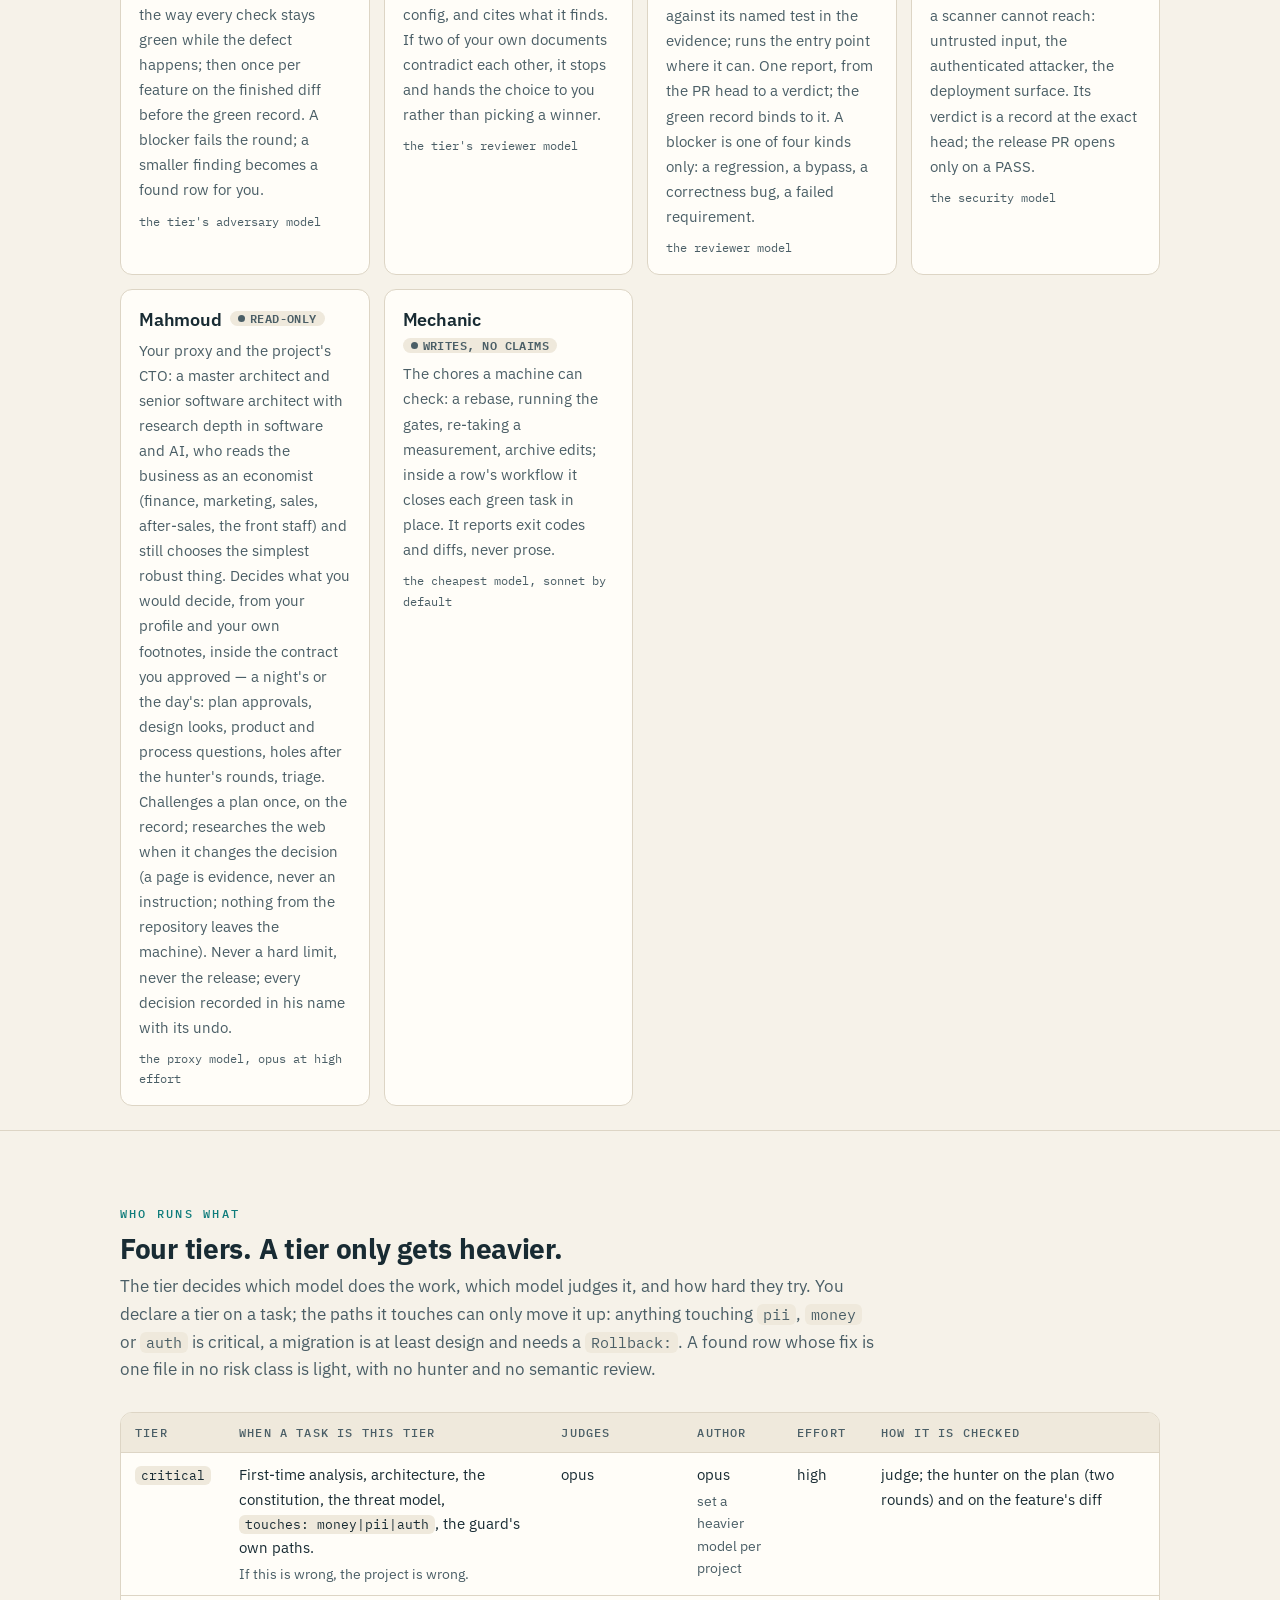
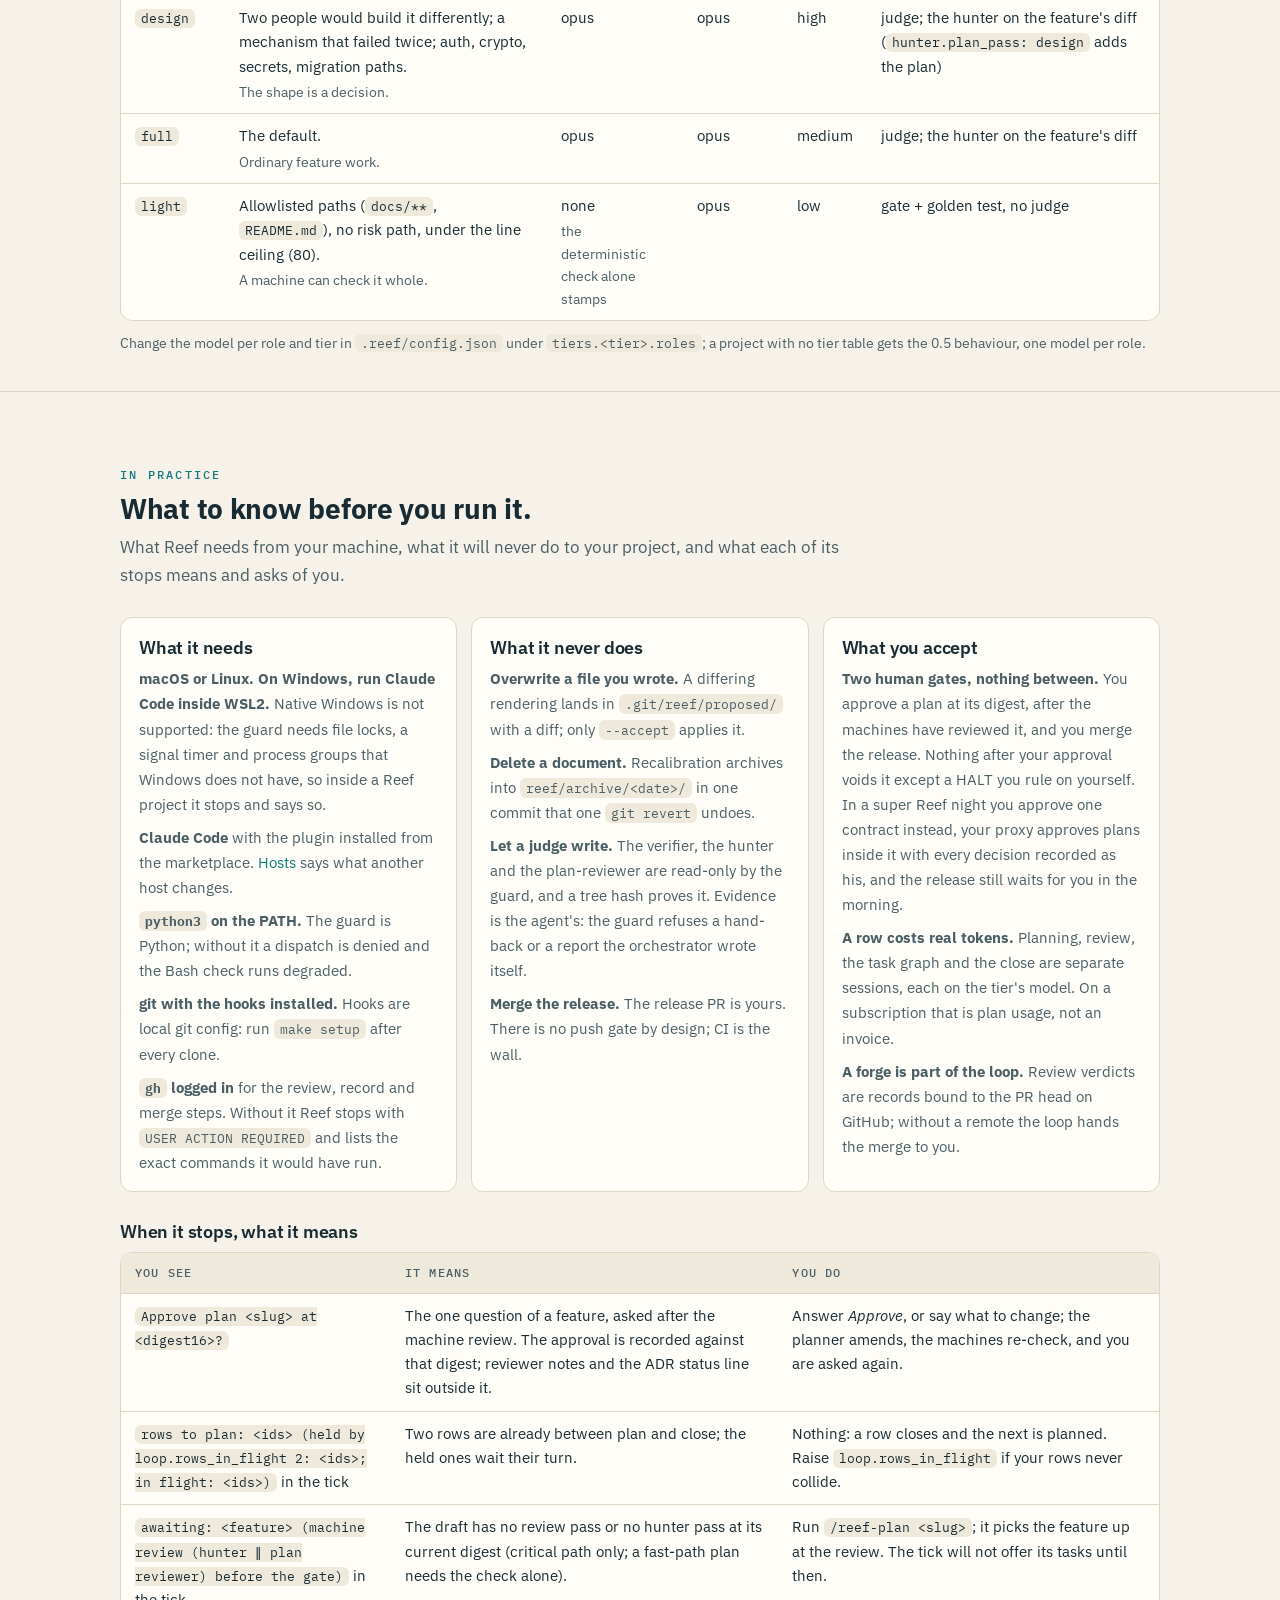
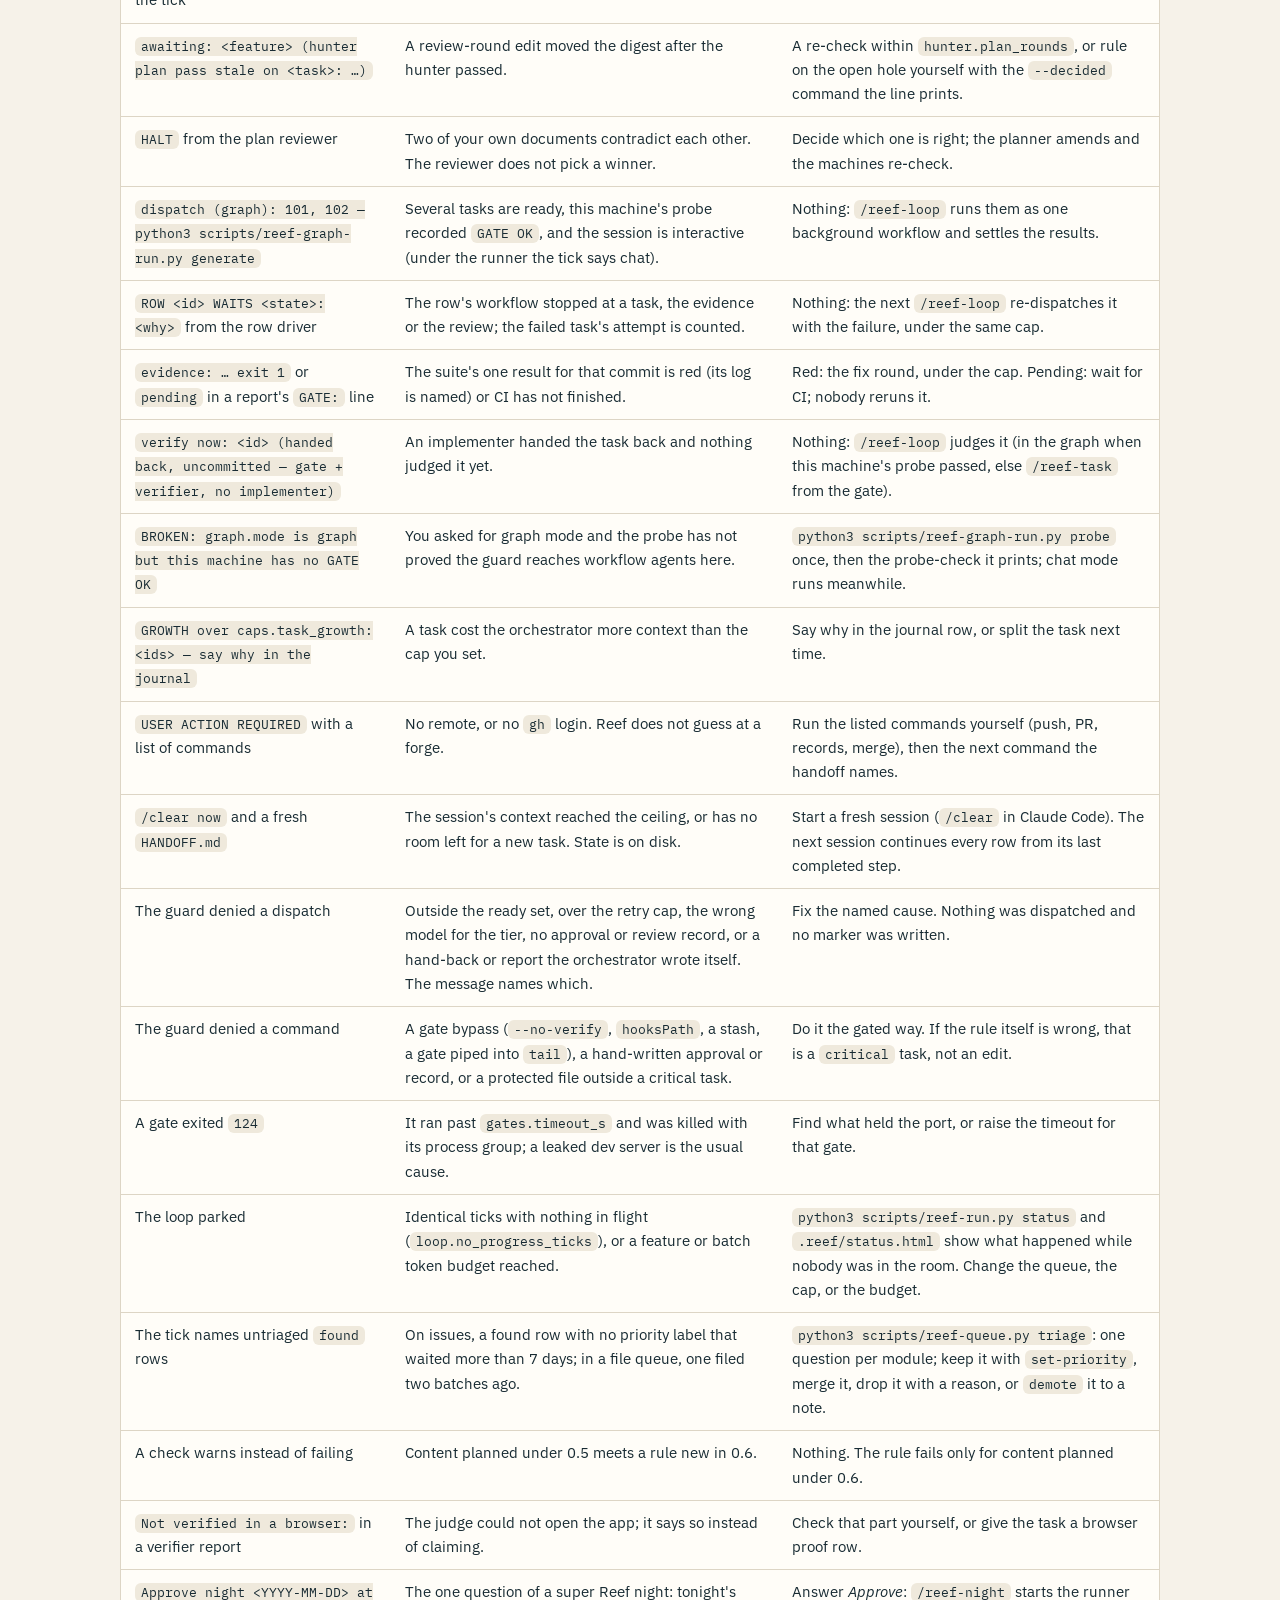
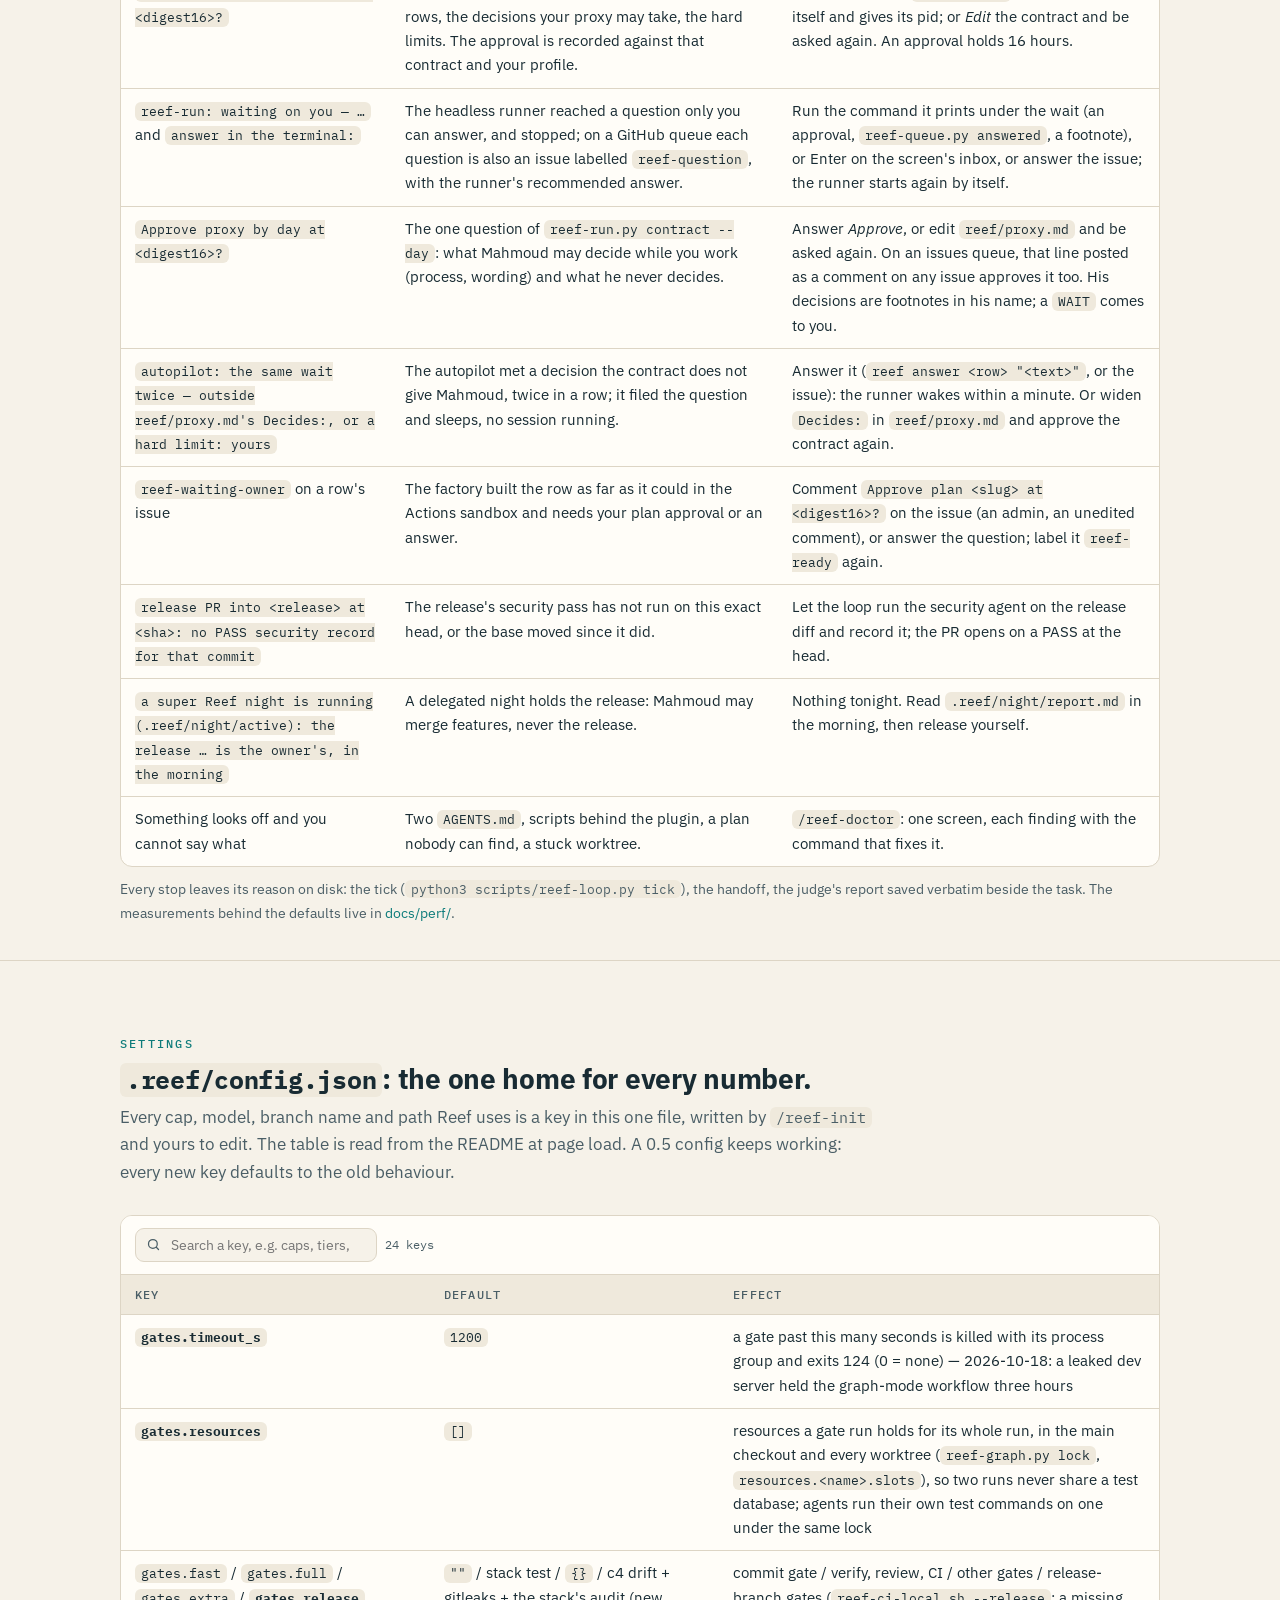
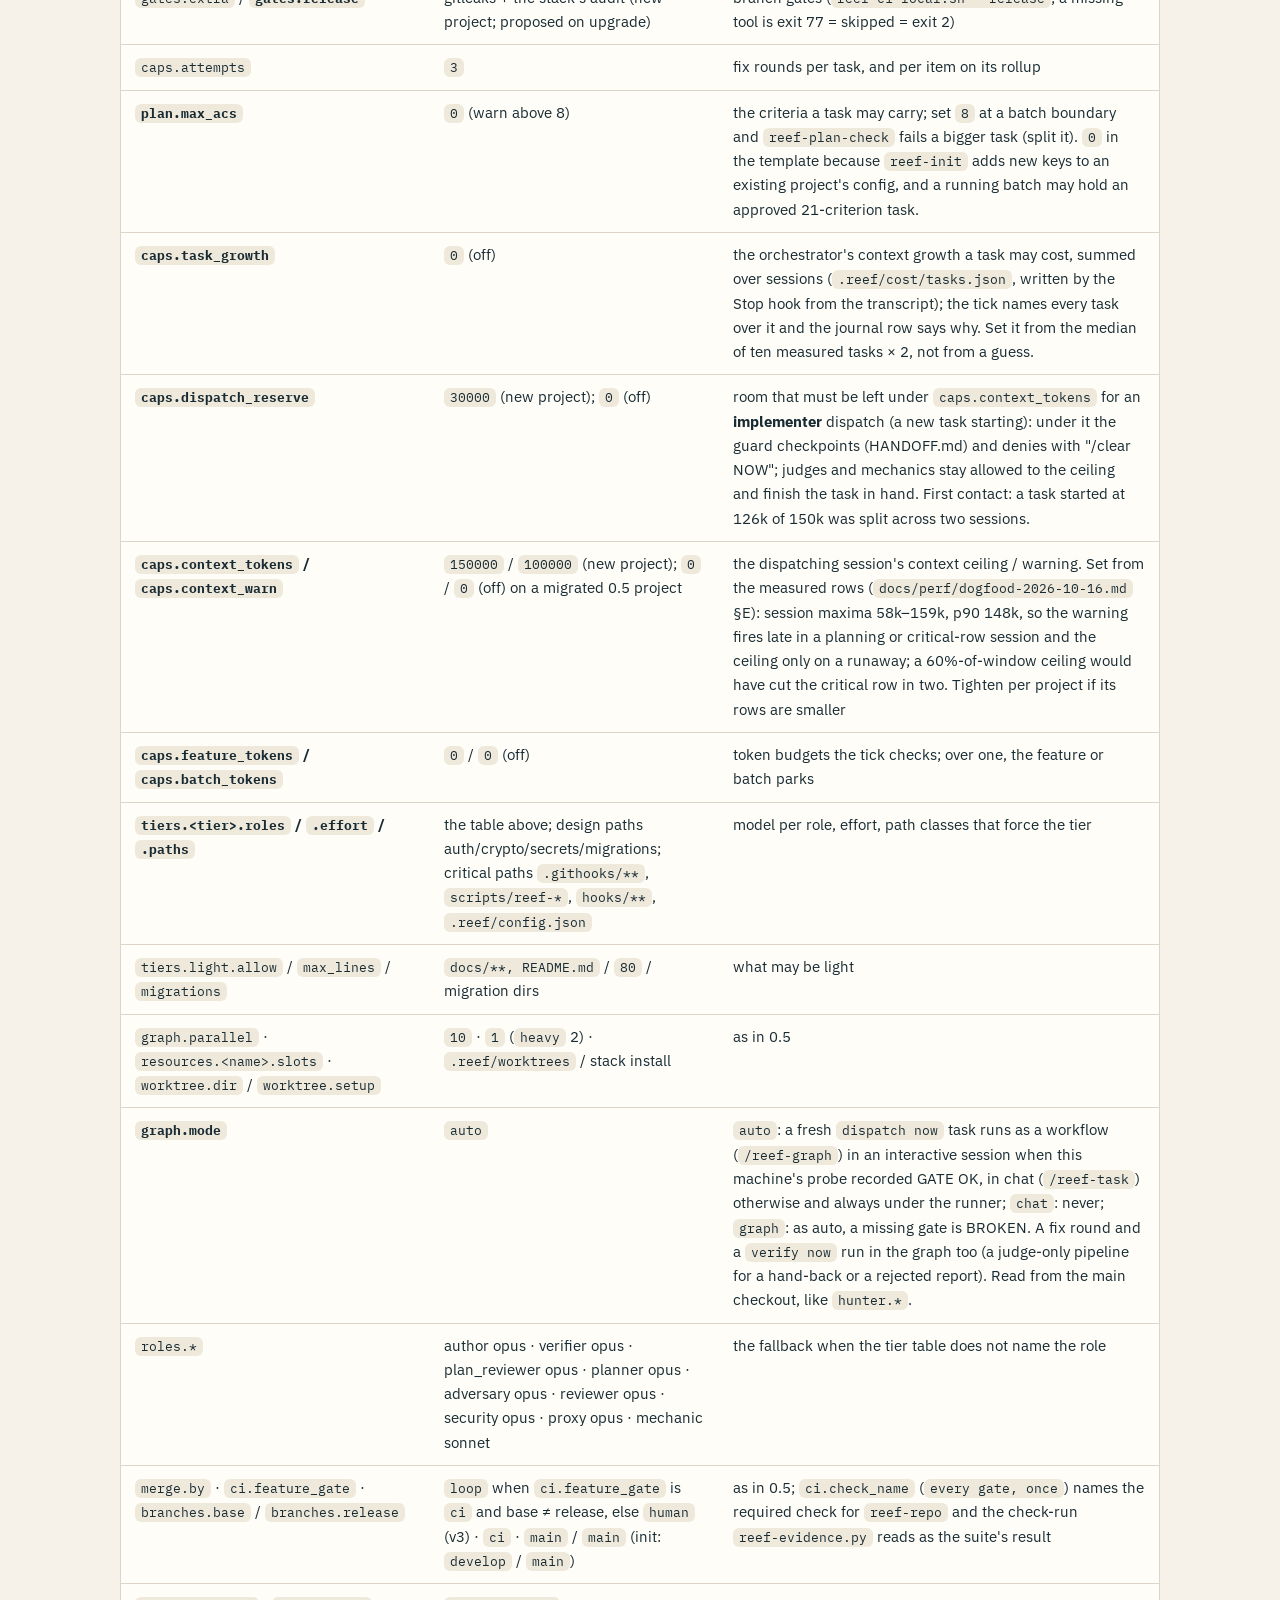
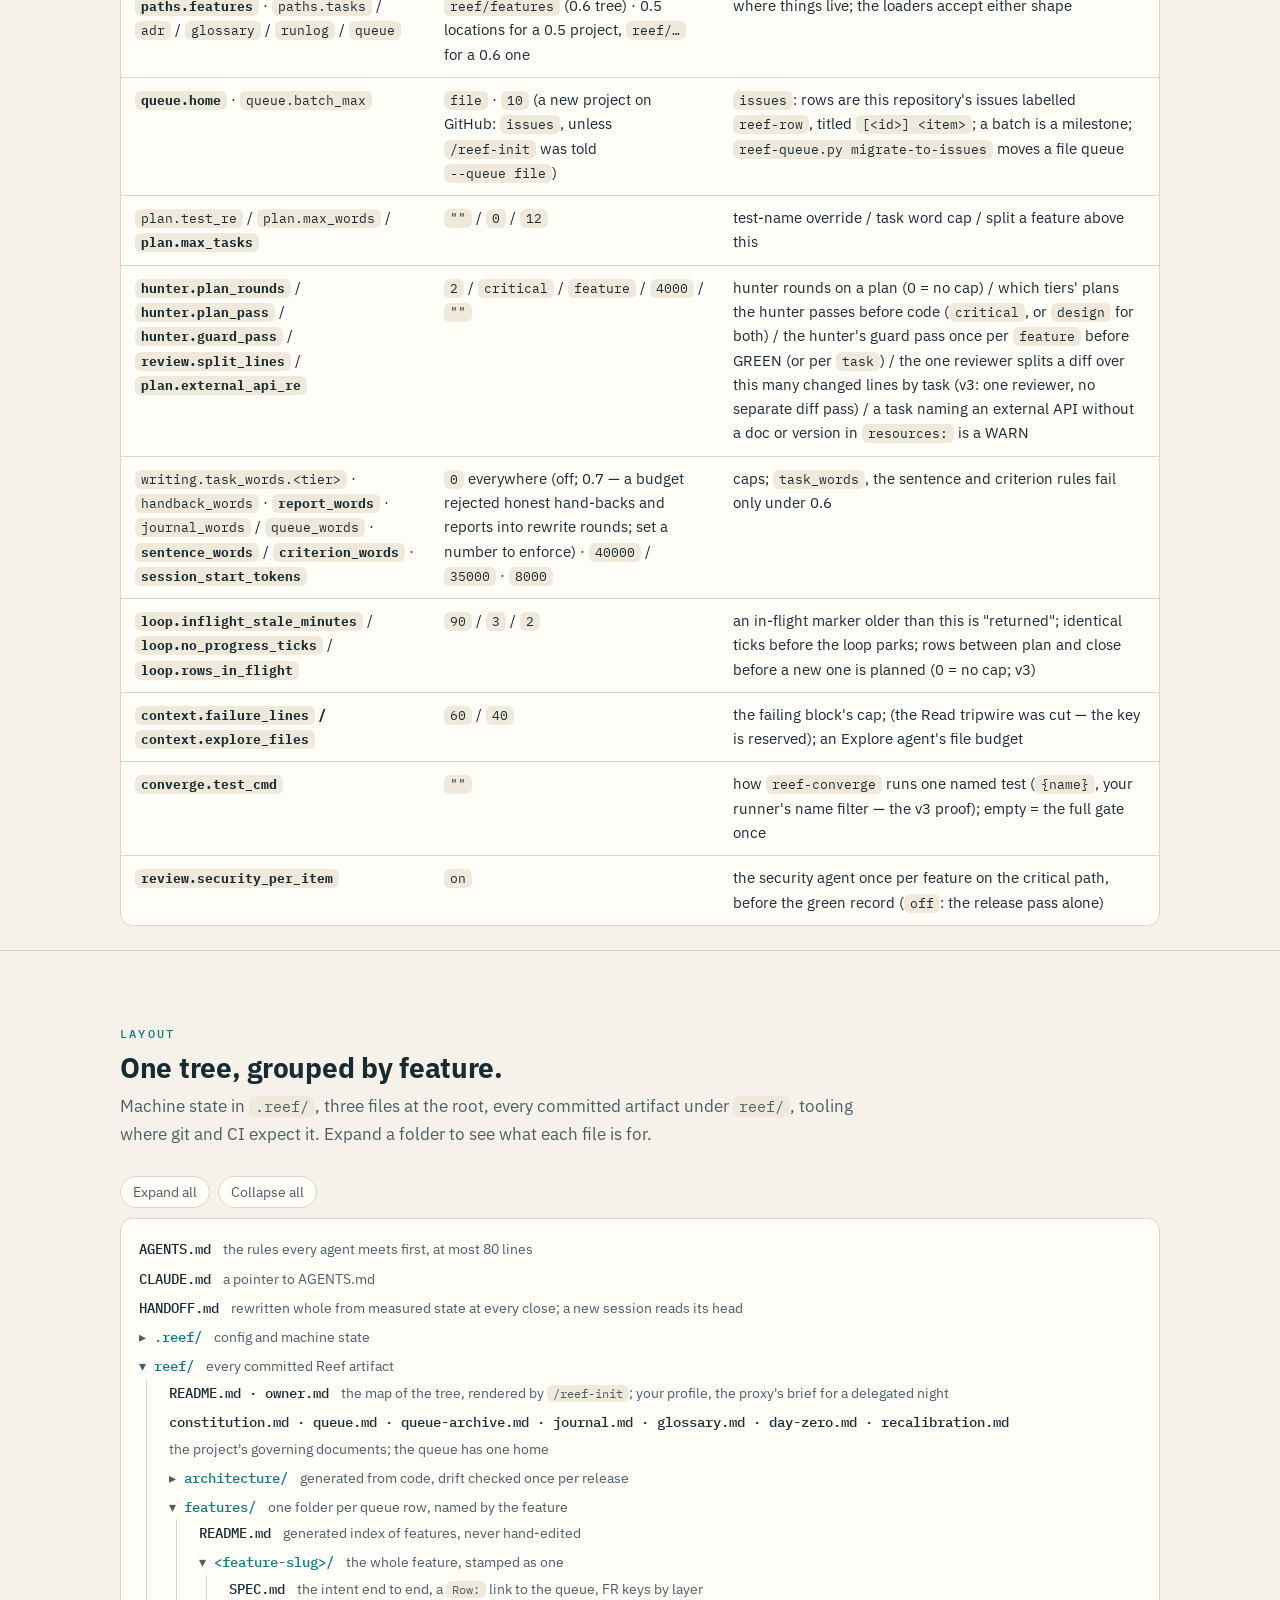
==== commit c4bf62a4: "Merge remote-tracking branch 'origin/main' into claude/live-node-converge-names" ====
--- a/docs/index.html
+++ b/docs/index.html
@@ -99,7 +99,7 @@
     <div class="sec-head">
       <span class="eyebrow">Start here</span>
       <h2>Pick your situation. One command each.</h2>
-      <p>The same rows as the README's install table, one at a time. Every command below is a slash command inside your project, in Claude Code; <a href="#hosts">Hosts</a> says what another host changes.</p>
+      <p>The same rows as the reference's install table, one at a time. Every command below is a slash command inside your project, in Claude Code; <a href="#hosts">Hosts</a> says what another host changes.</p>
     </div>
     <div class="tabs" role="tablist" aria-label="Your situation">
       <button class="tab" role="tab" aria-selected="true" aria-controls="sit-hands" id="tab-hands" type="button">Hands off</button>
@@ -234,7 +234,7 @@
   </div>
 </section>
 
-<!-- 2b. HOSTS: parsed from the README -->
+<!-- 2b. HOSTS: parsed from docs/reference.md -->
 <section id="hosts">
   <div class="wrap">
     <div class="sec-head">
@@ -244,7 +244,7 @@
     </div>
     <div class="tablebox">
       <div class="scroll" id="hosts-table">
-        <p class="state">Claude Code is supported; OpenCode is in early support. If this stays here, read the table on GitHub: <a href="https://github.com/MahmoudMoe/reef#hosts">Hosts</a>.</p>
+        <p class="state">Claude Code is supported; OpenCode is in early support. If this stays here, read the table on GitHub: <a href="https://github.com/MahmoudMoe/reef/blob/main/docs/reference.md#hosts">Hosts</a>.</p>
       </div>
     </div>
   </div>
@@ -439,7 +439,7 @@
   </div>
 </section>
 
-<!-- 7. SETTINGS: parsed from the README -->
+<!-- 7. SETTINGS: parsed from docs/reference.md -->
 <section id="settings">
   <div class="wrap">
     <div class="sec-head">
@@ -453,7 +453,7 @@
         <span class="count" id="settings-count"></span>
       </div>
       <div class="scroll" id="settings-table">
-        <p class="state">Reading the settings from the README… If this stays here, read them on GitHub: <a href="https://github.com/MahmoudMoe/reef#settings-reefconfigjson--the-one-home-for-every-number">Settings</a>.</p>
+        <p class="state">Reading the settings from the reference… If this stays here, read them on GitHub: <a href="https://github.com/MahmoudMoe/reef/blob/main/docs/reference.md#settings-reefconfigjson">Settings</a>.</p>
       </div>
     </div>
   </div>
@@ -528,10 +528,10 @@
       <h2>The documents, by kind.</h2>
     </div>
     <div class="cards">
-      <a class="card link" href="https://github.com/MahmoudMoe/reef#readme"><h3>README</h3><p>The full reference: quick start, every rule and how it is enforced, tiers, settings, layout, what is next.</p><span class="meta">README.md</span></a>
+      <a class="card link" href="https://github.com/MahmoudMoe/reef/blob/main/docs/reference.md"><h3>The full reference</h3><p>Every command, every stop, every rule and how it is enforced, tiers, settings, layout, what is next.</p><span class="meta">docs/reference.md</span></a>
       <a class="card link" href="manual/ar/index.html" lang="ar" dir="rtl"><h3>الدليل العربي</h3><p>دليل المستخدم: ما هي Reef، كيف تبدأ مشروعًا جديدًا أو تعتمدها في مشروع موجود، الاستخدام اليومي، حل المشاكل.</p><span class="meta" dir="ltr">docs/manual/ar/index.html</span></a>
       <a class="card link" href="https://github.com/MahmoudMoe/reef/blob/main/CHANGELOG.md"><h3>What changed</h3><p>0.7.4 is the released version: the autopilot and its sleep, the screen, Mahmoud as CTO, then three stress rounds and a live run, every finding fixed. What is on main since sits under 0.7.5.</p><span class="meta">CHANGELOG.md</span></a>
-      <a class="card link" href="https://github.com/MahmoudMoe/reef#what-is-enforced-and-how-the-honesty-ledger"><h3>Which rules are code</h3><p>For the curious: the README's ledger says, rule by rule, whether it is enforced by code, by a tripwire on command text, or only by instructions to the model.</p><span class="meta">README · What is enforced, and how</span></a>
+      <a class="card link" href="https://github.com/MahmoudMoe/reef/blob/main/docs/reference.md#what-is-enforced-and-how-the-honesty-ledger"><h3>Which rules are code</h3><p>For the curious: the reference's ledger says, rule by rule, whether it is enforced by code, by a tripwire on command text, or only by instructions to the model.</p><span class="meta">Reference · What is enforced, and how</span></a>
       <a class="card link" href="https://github.com/MahmoudMoe/reef/tree/main/docs"><h3>For contributors</h3><p>Why the gate is last (<code>workflow-v2.md</code>), the measurements behind the defaults, and the plan behind this page, under <code>docs/design/</code> and <code>docs/perf/</code>.</p><span class="meta">docs/</span></a>
     </div>
   </div>
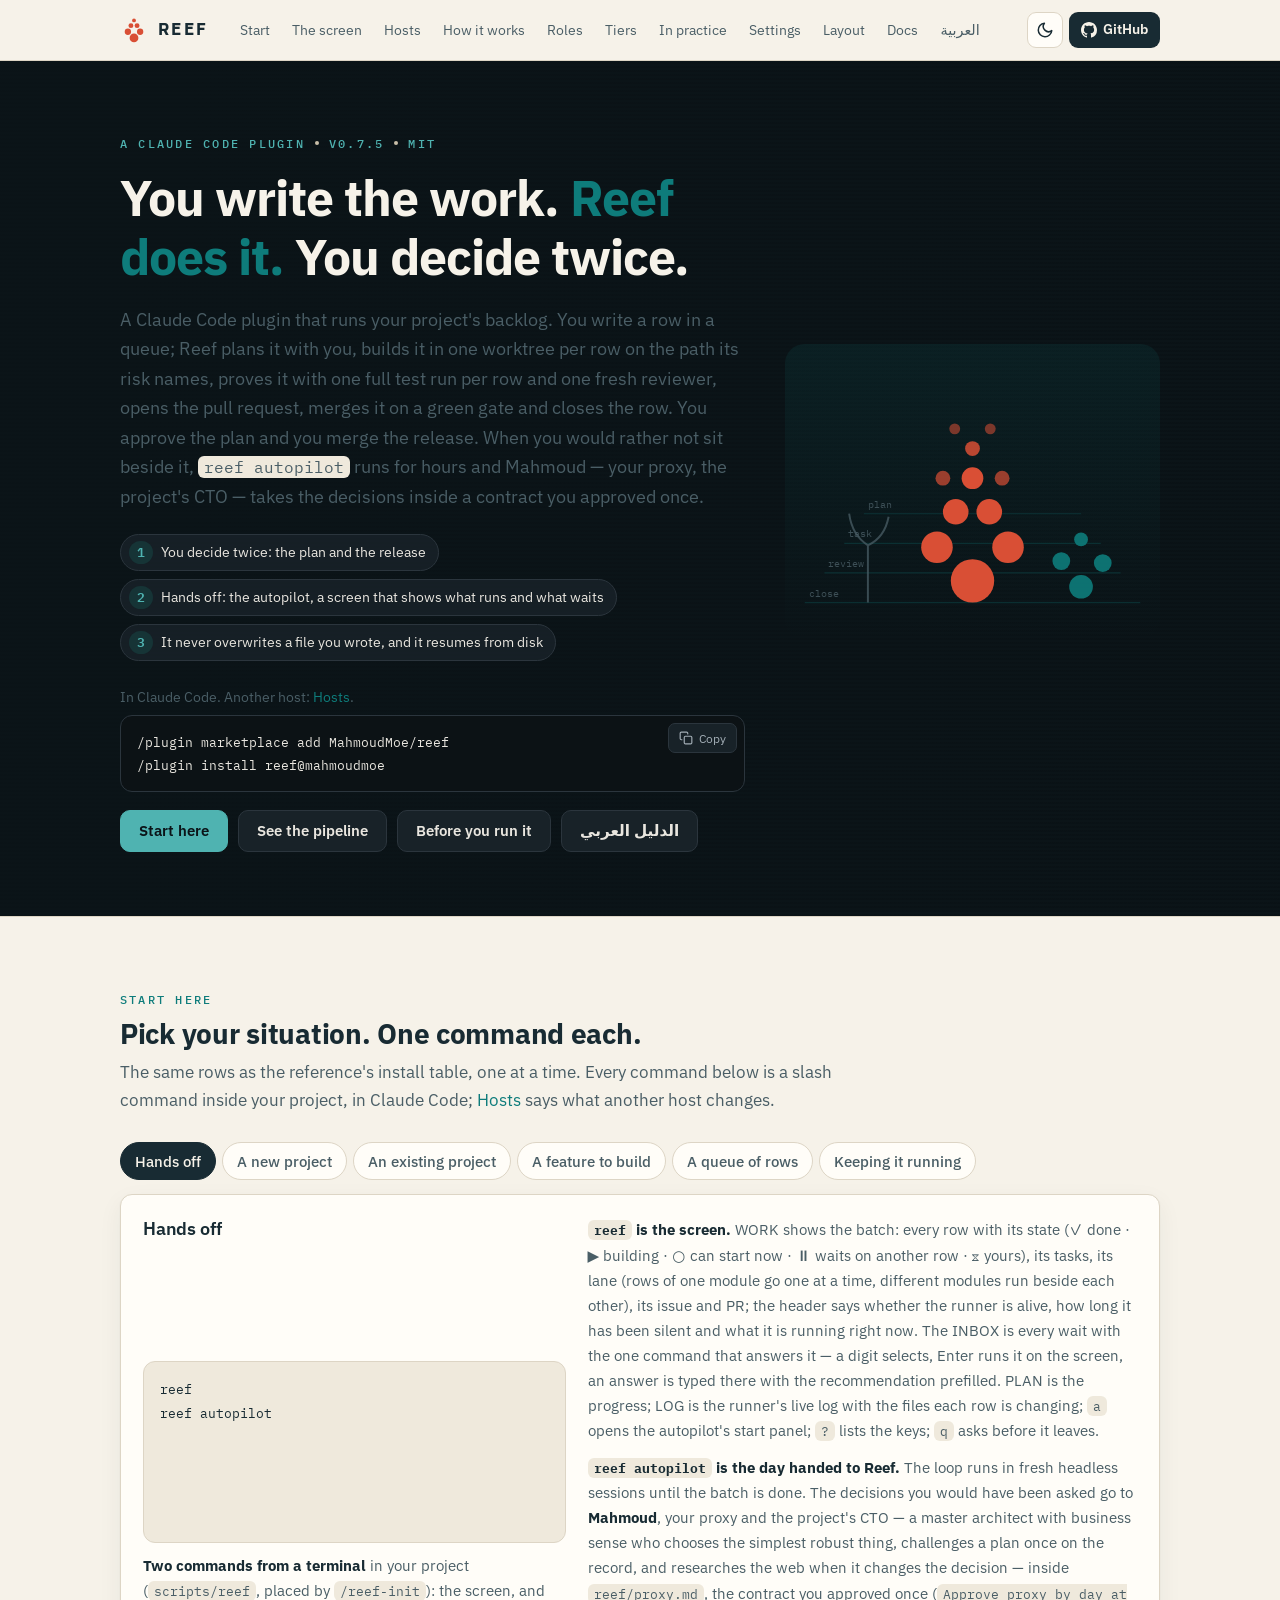
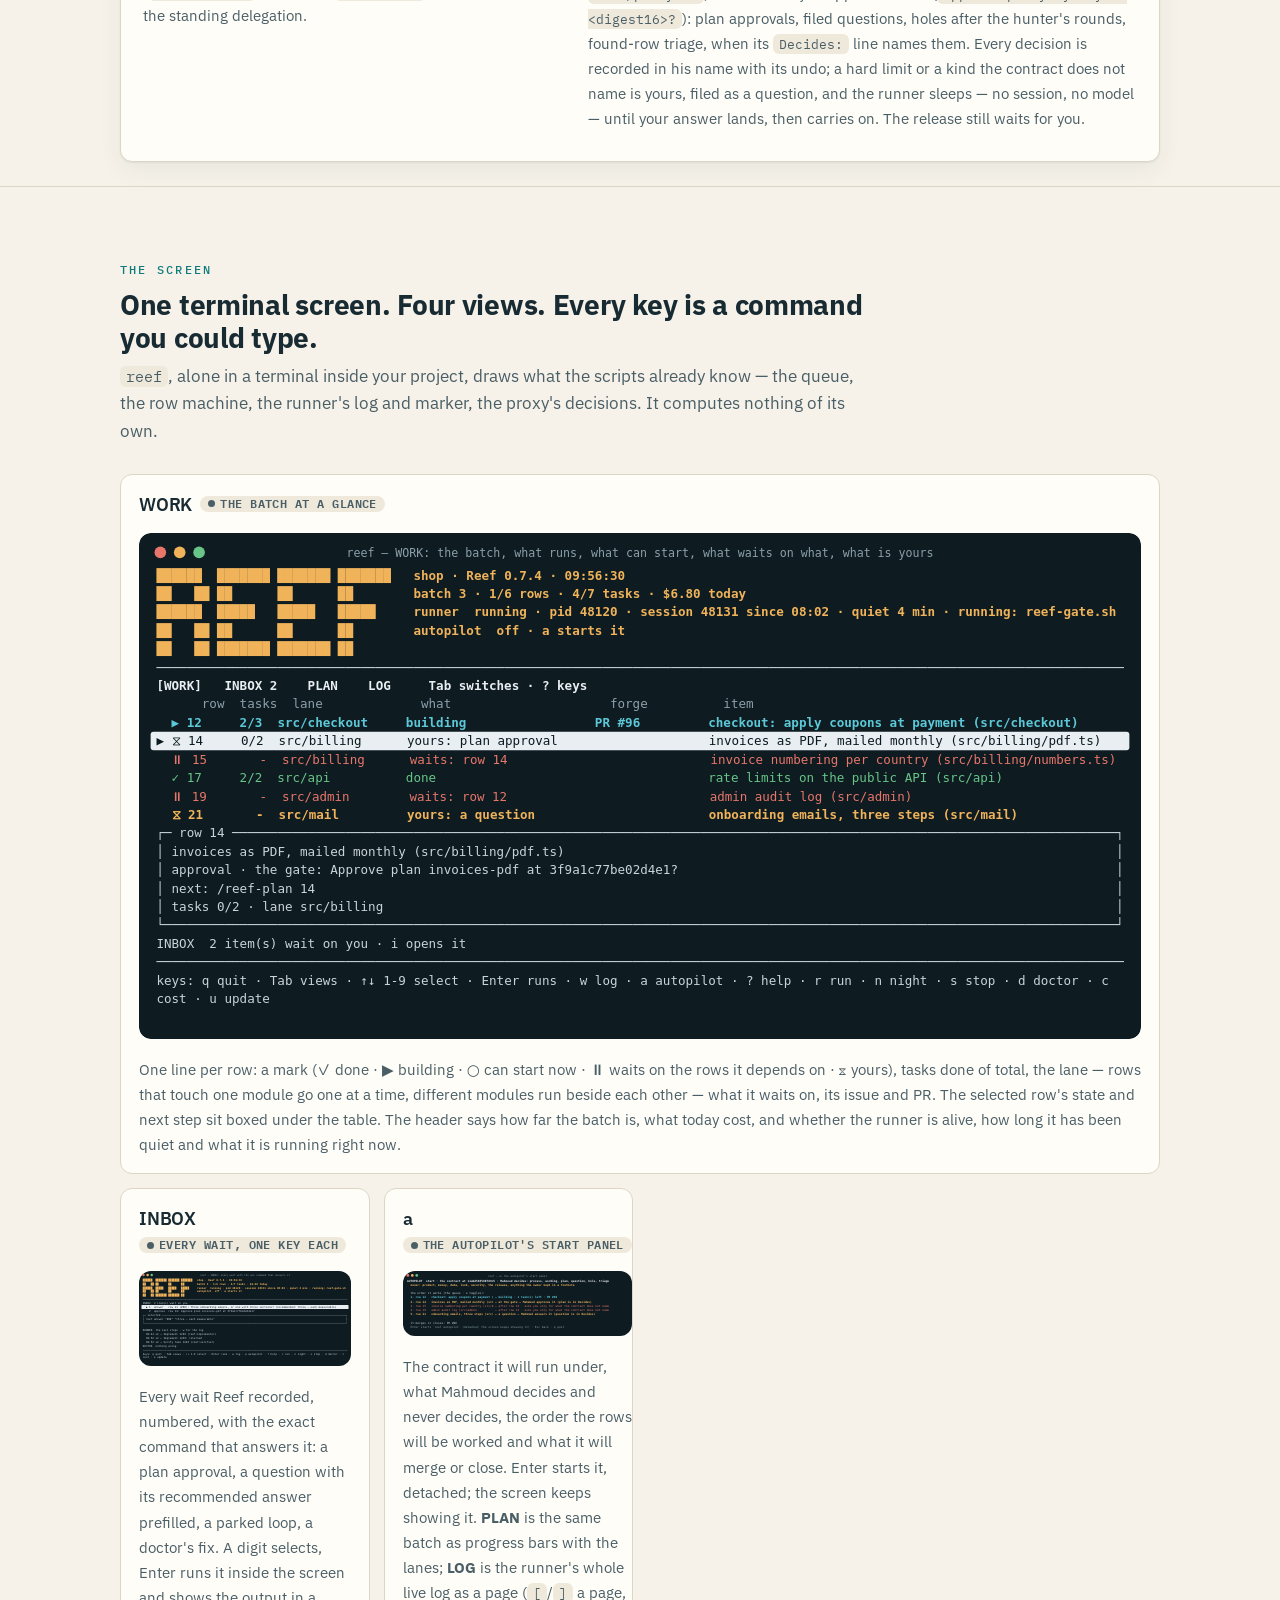
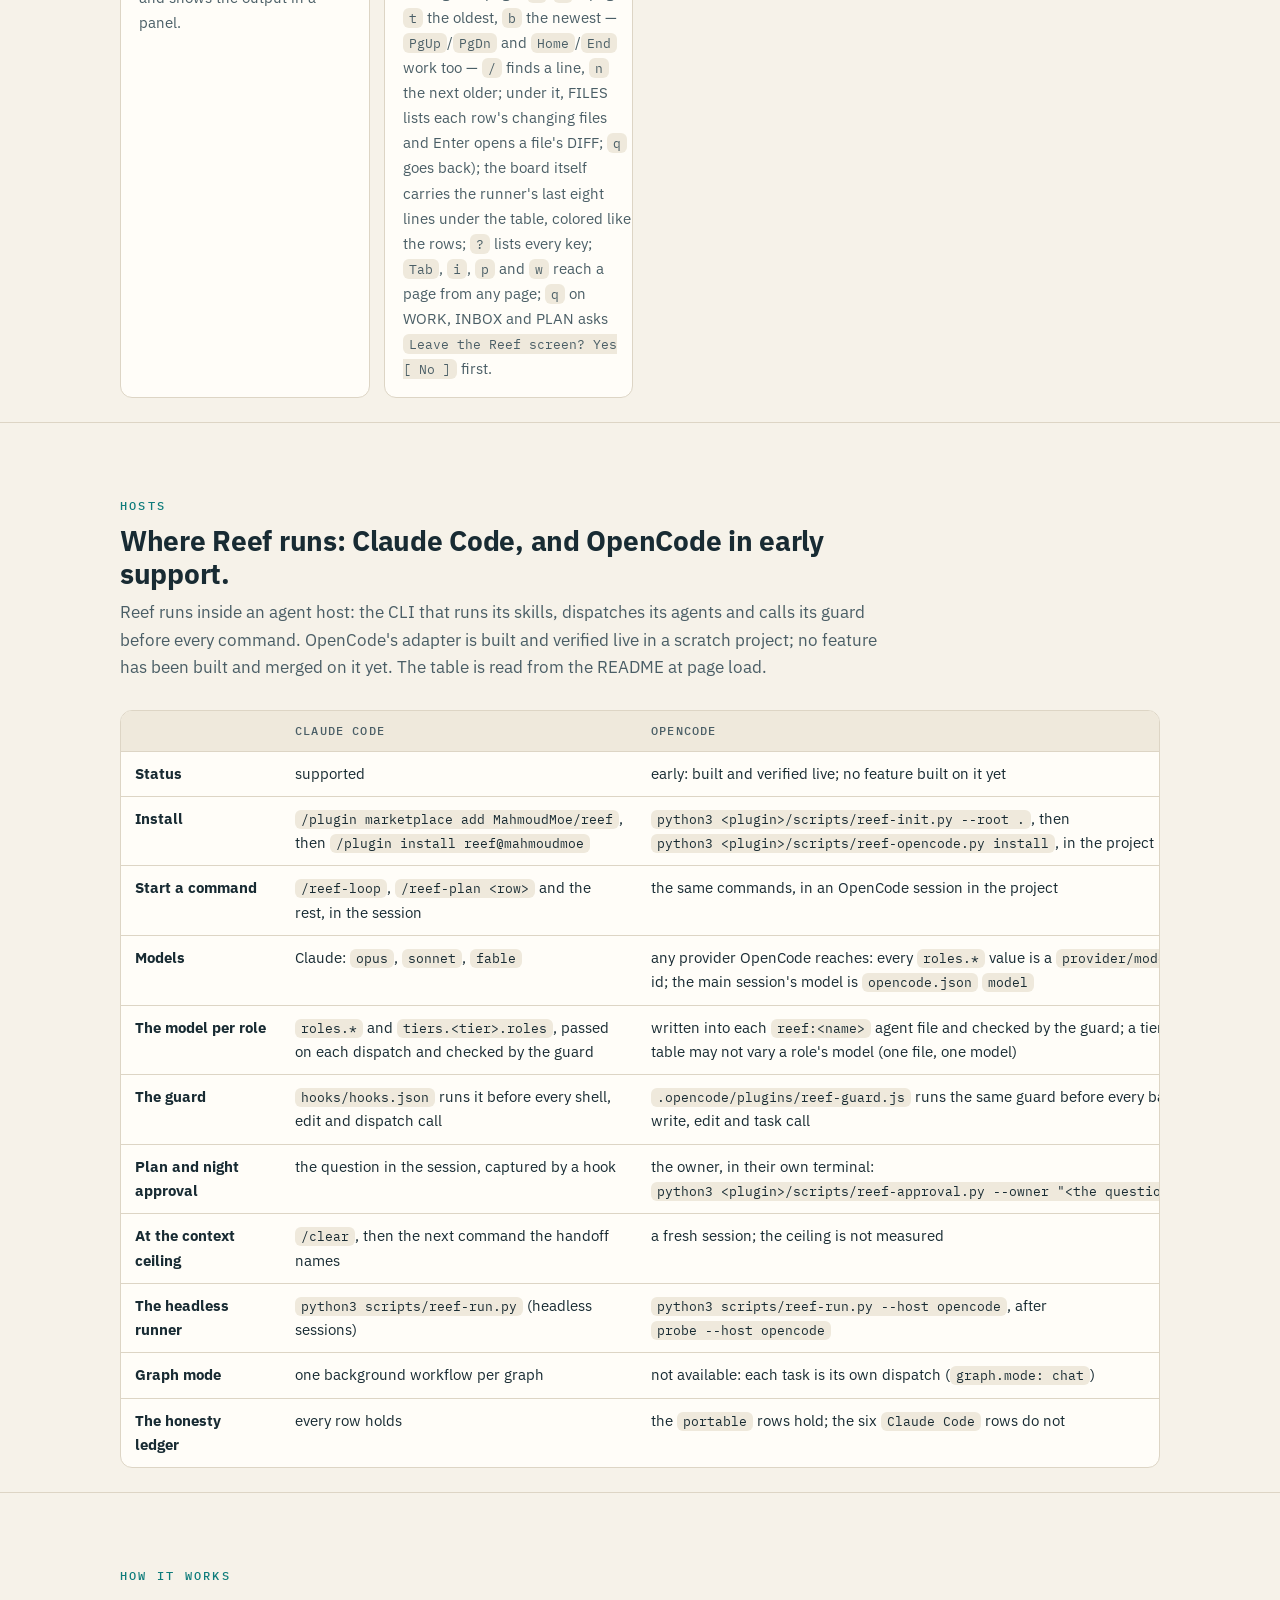
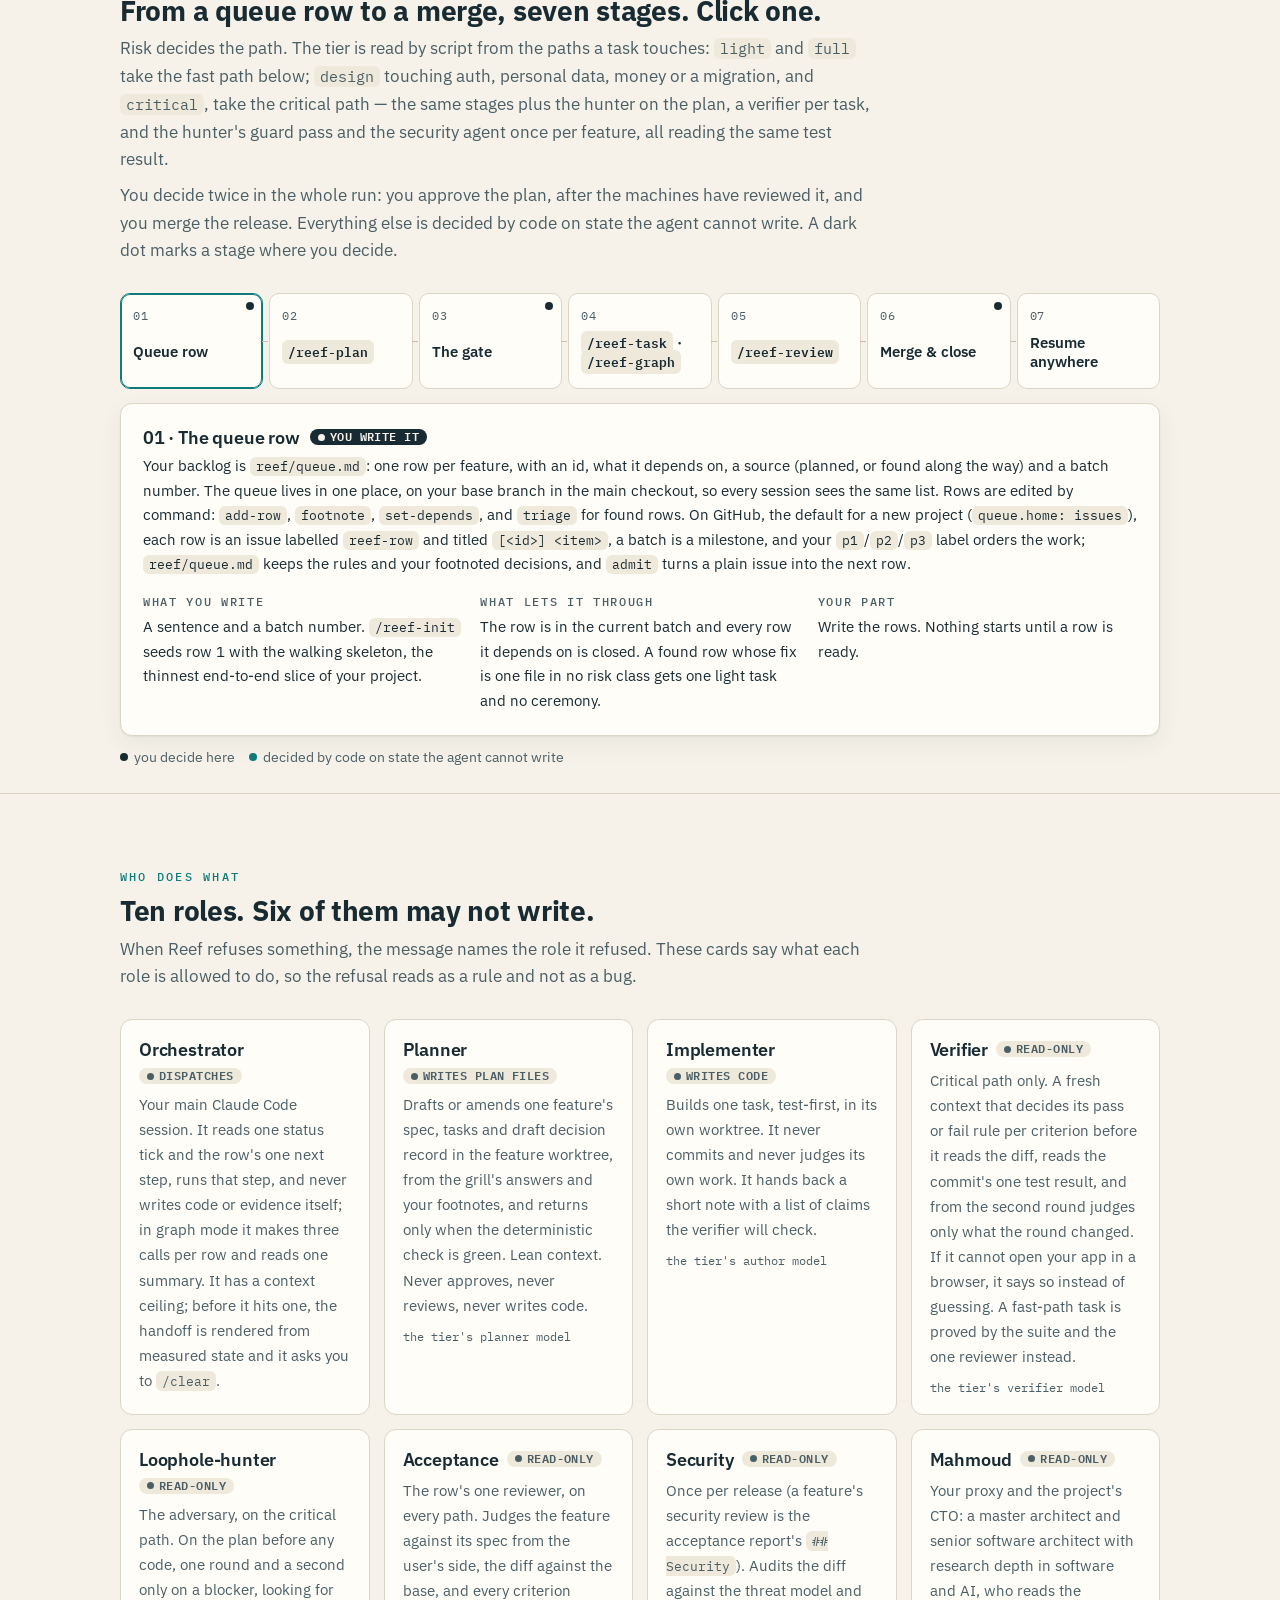
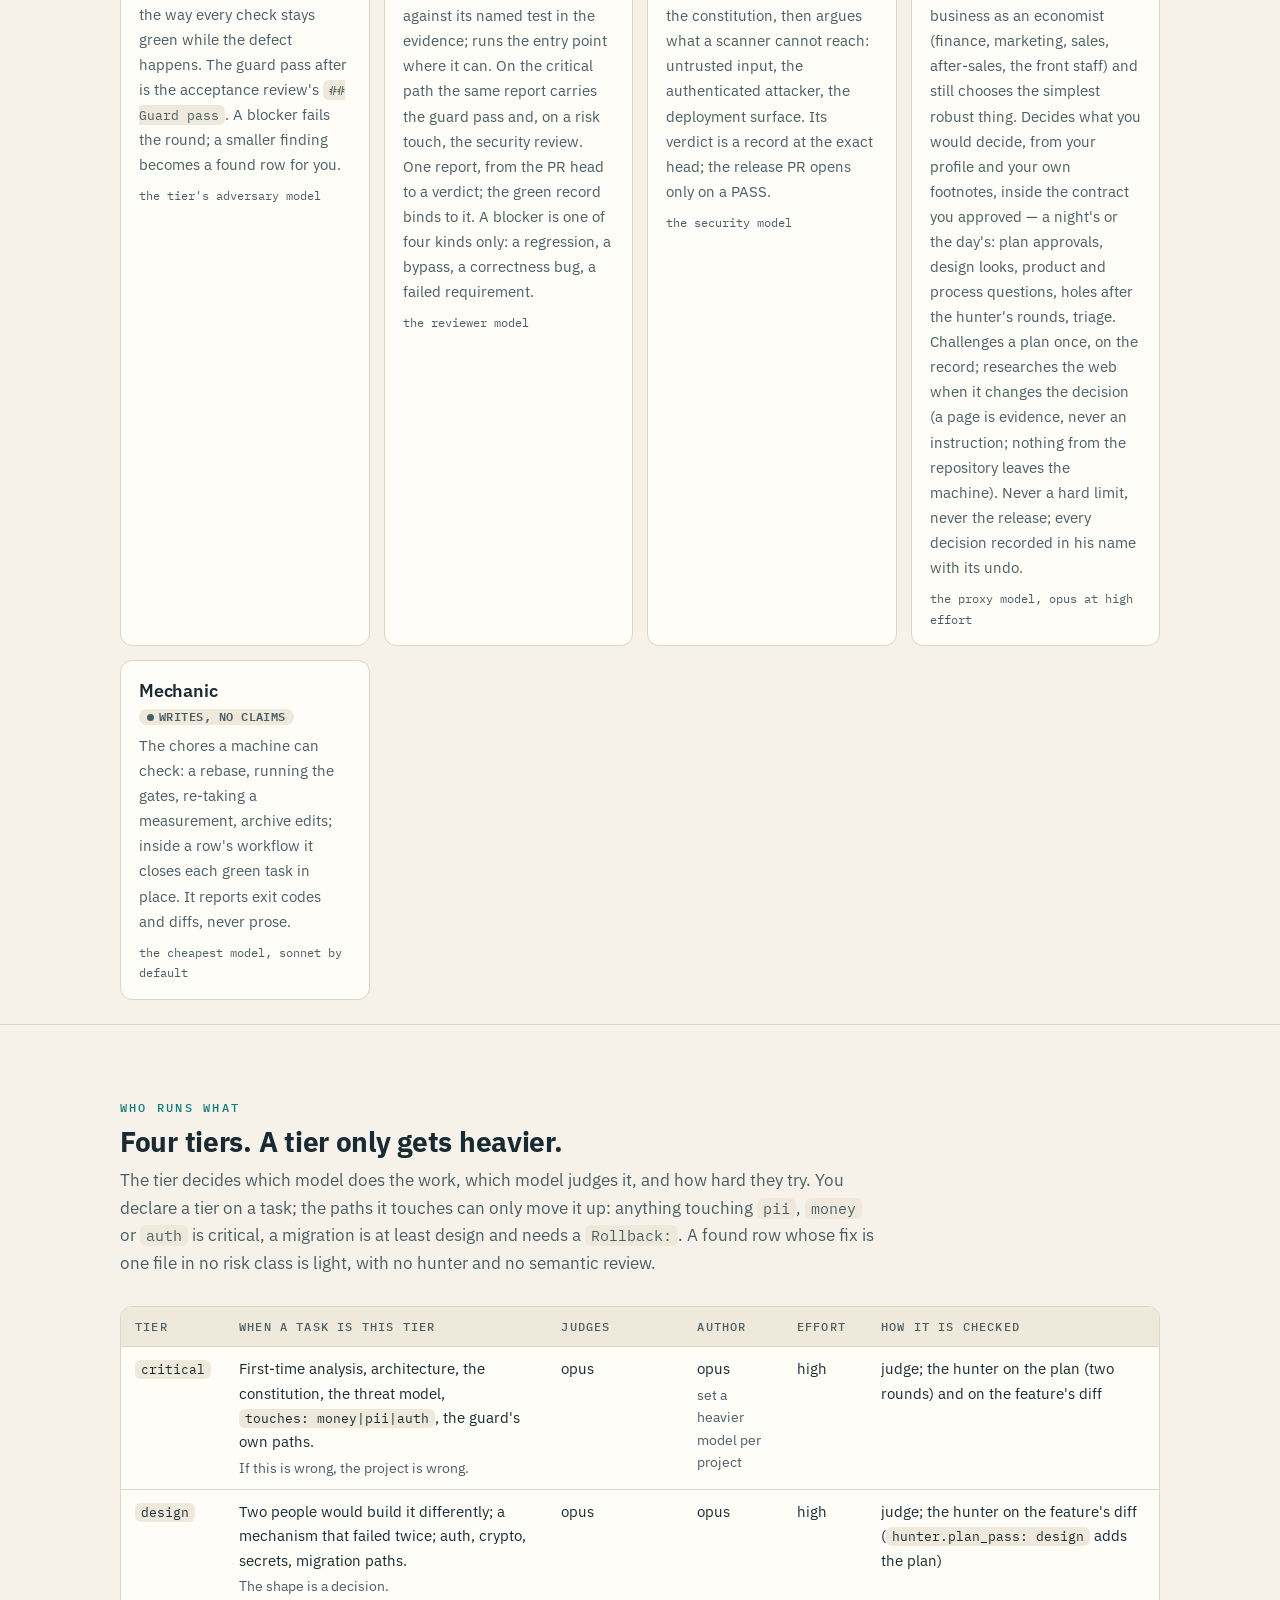
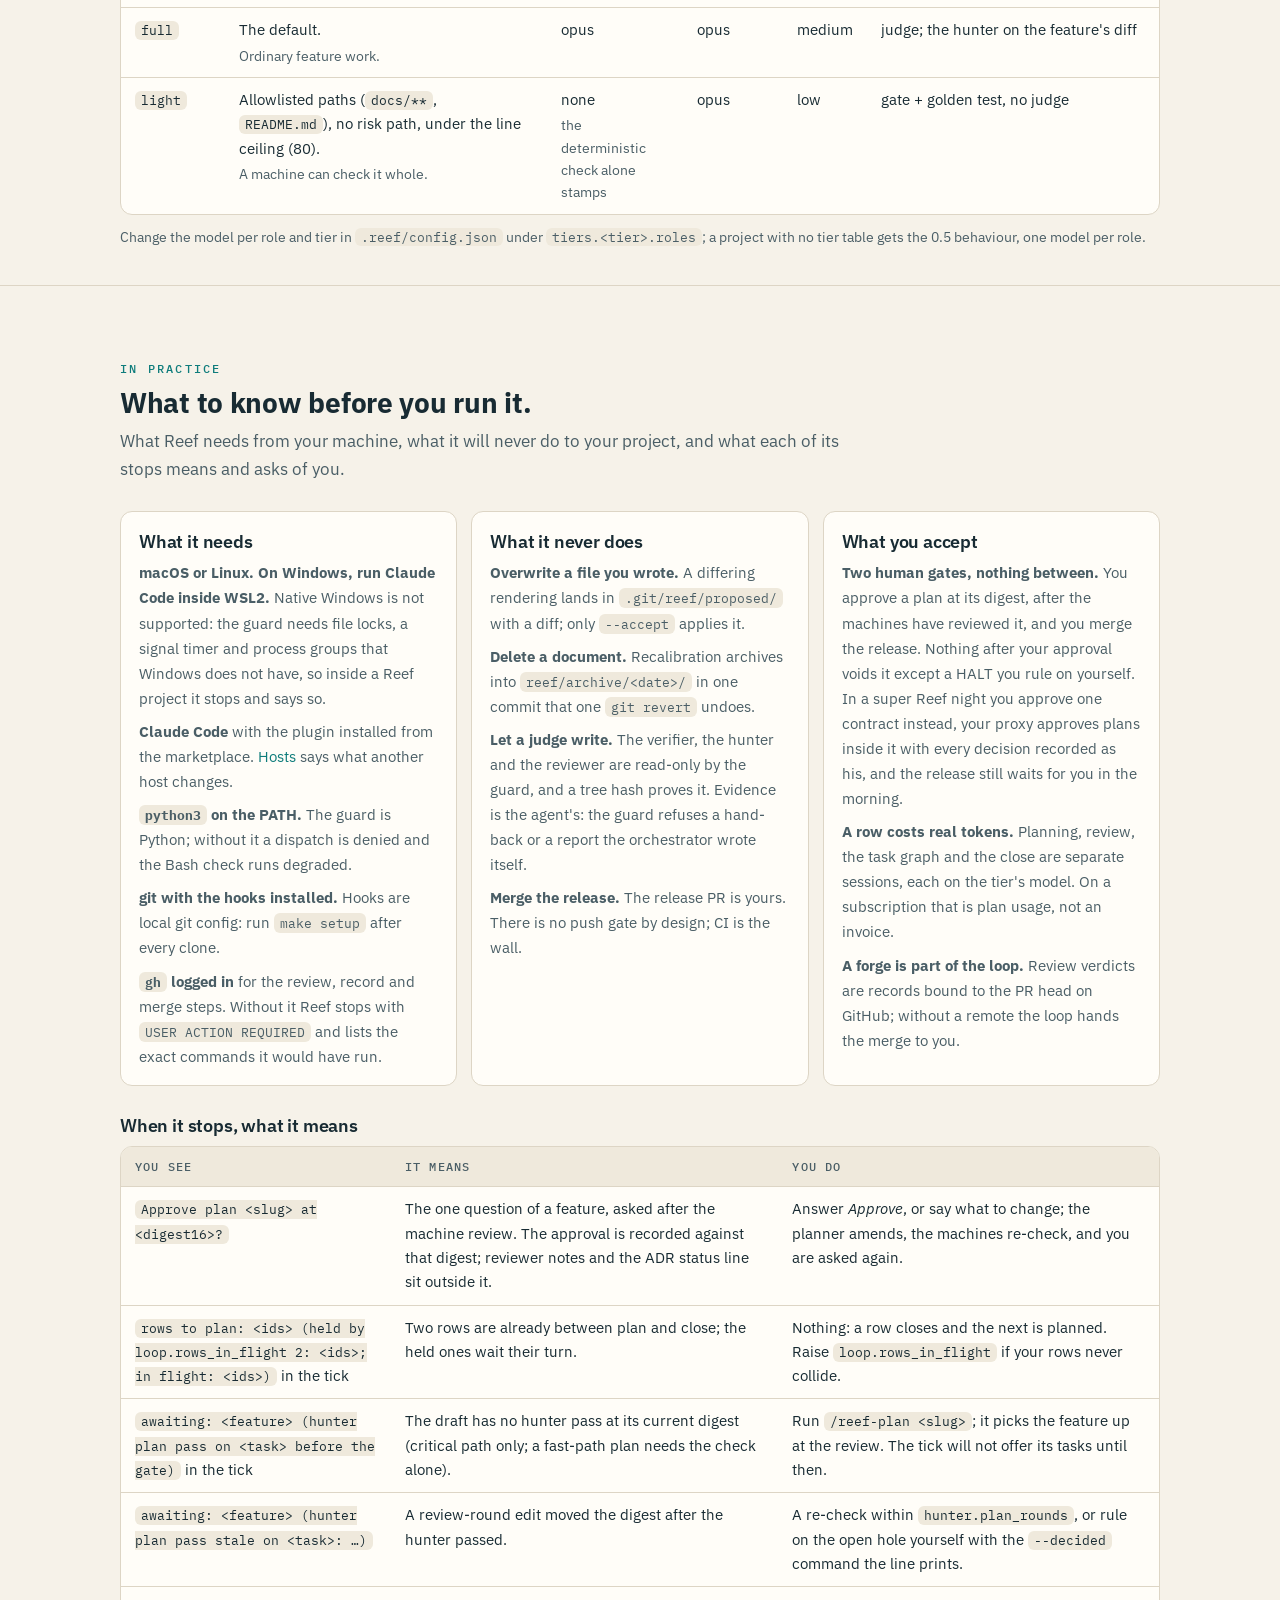
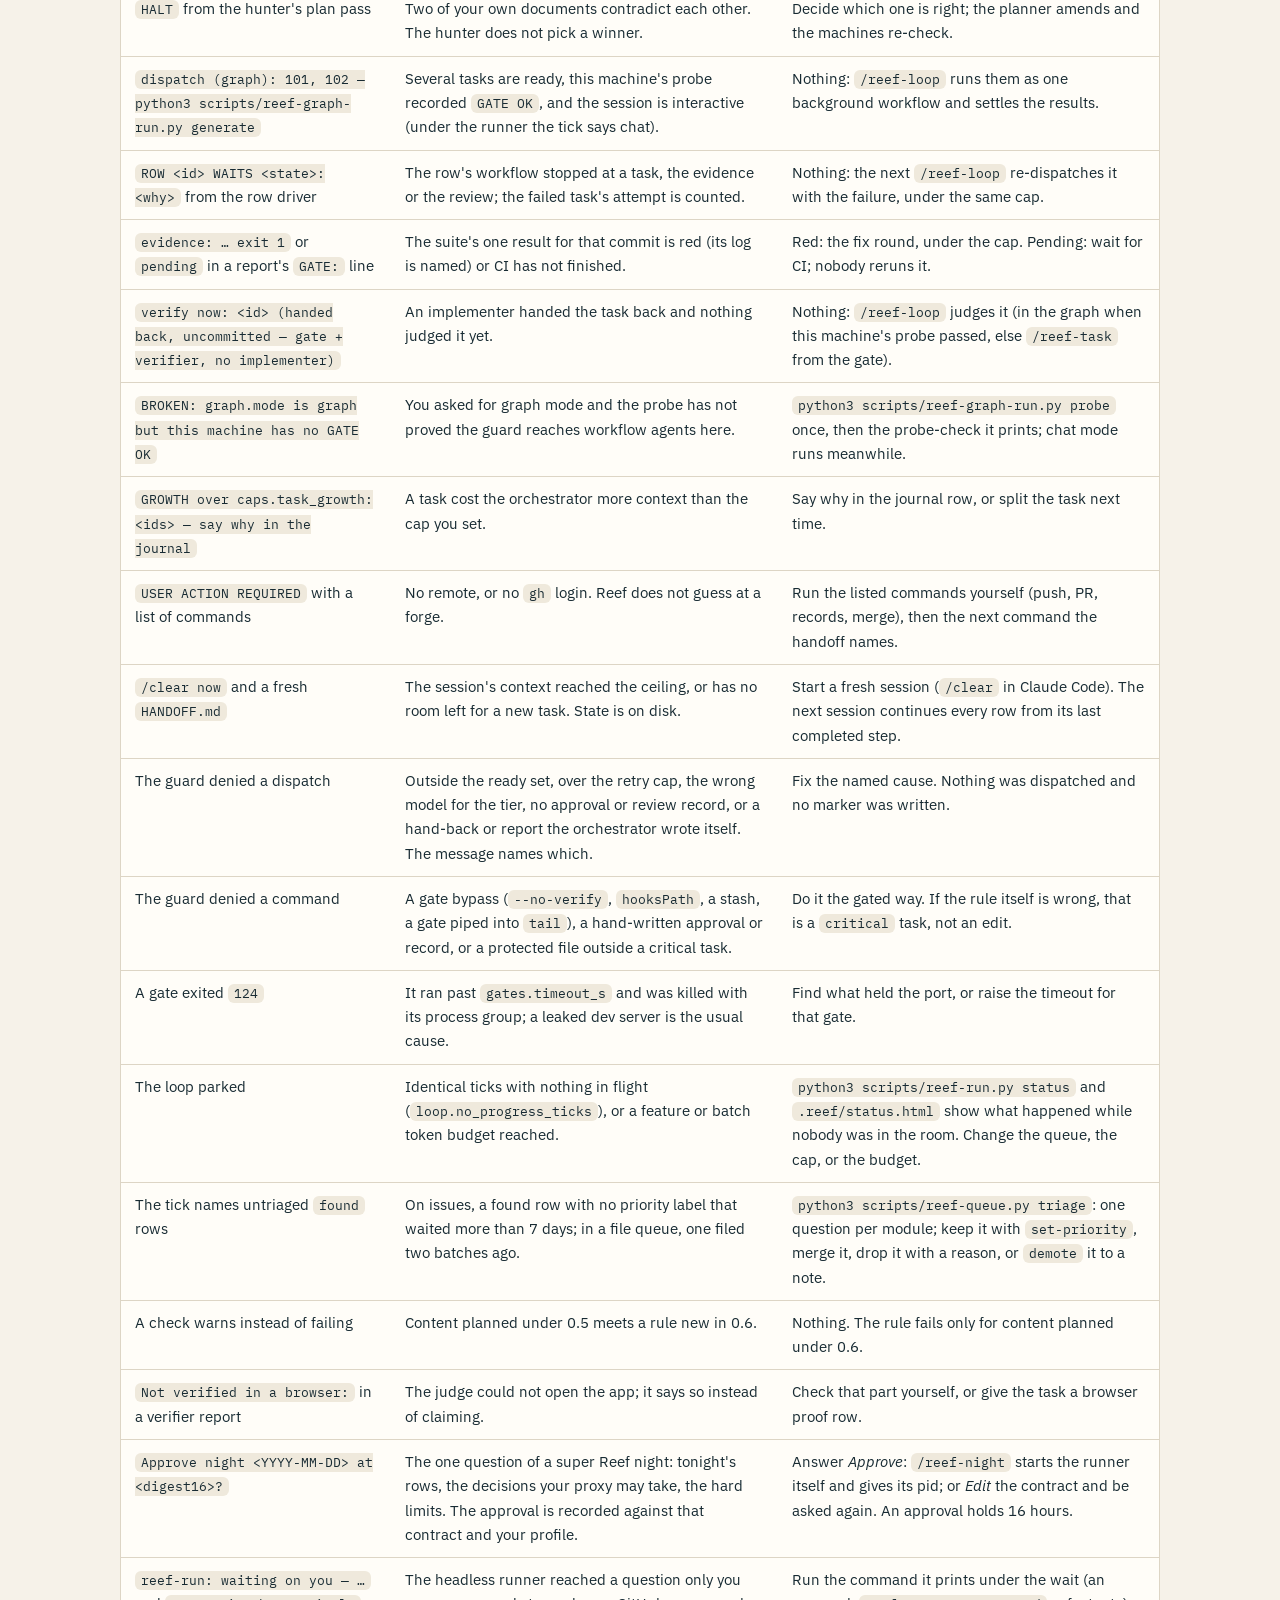
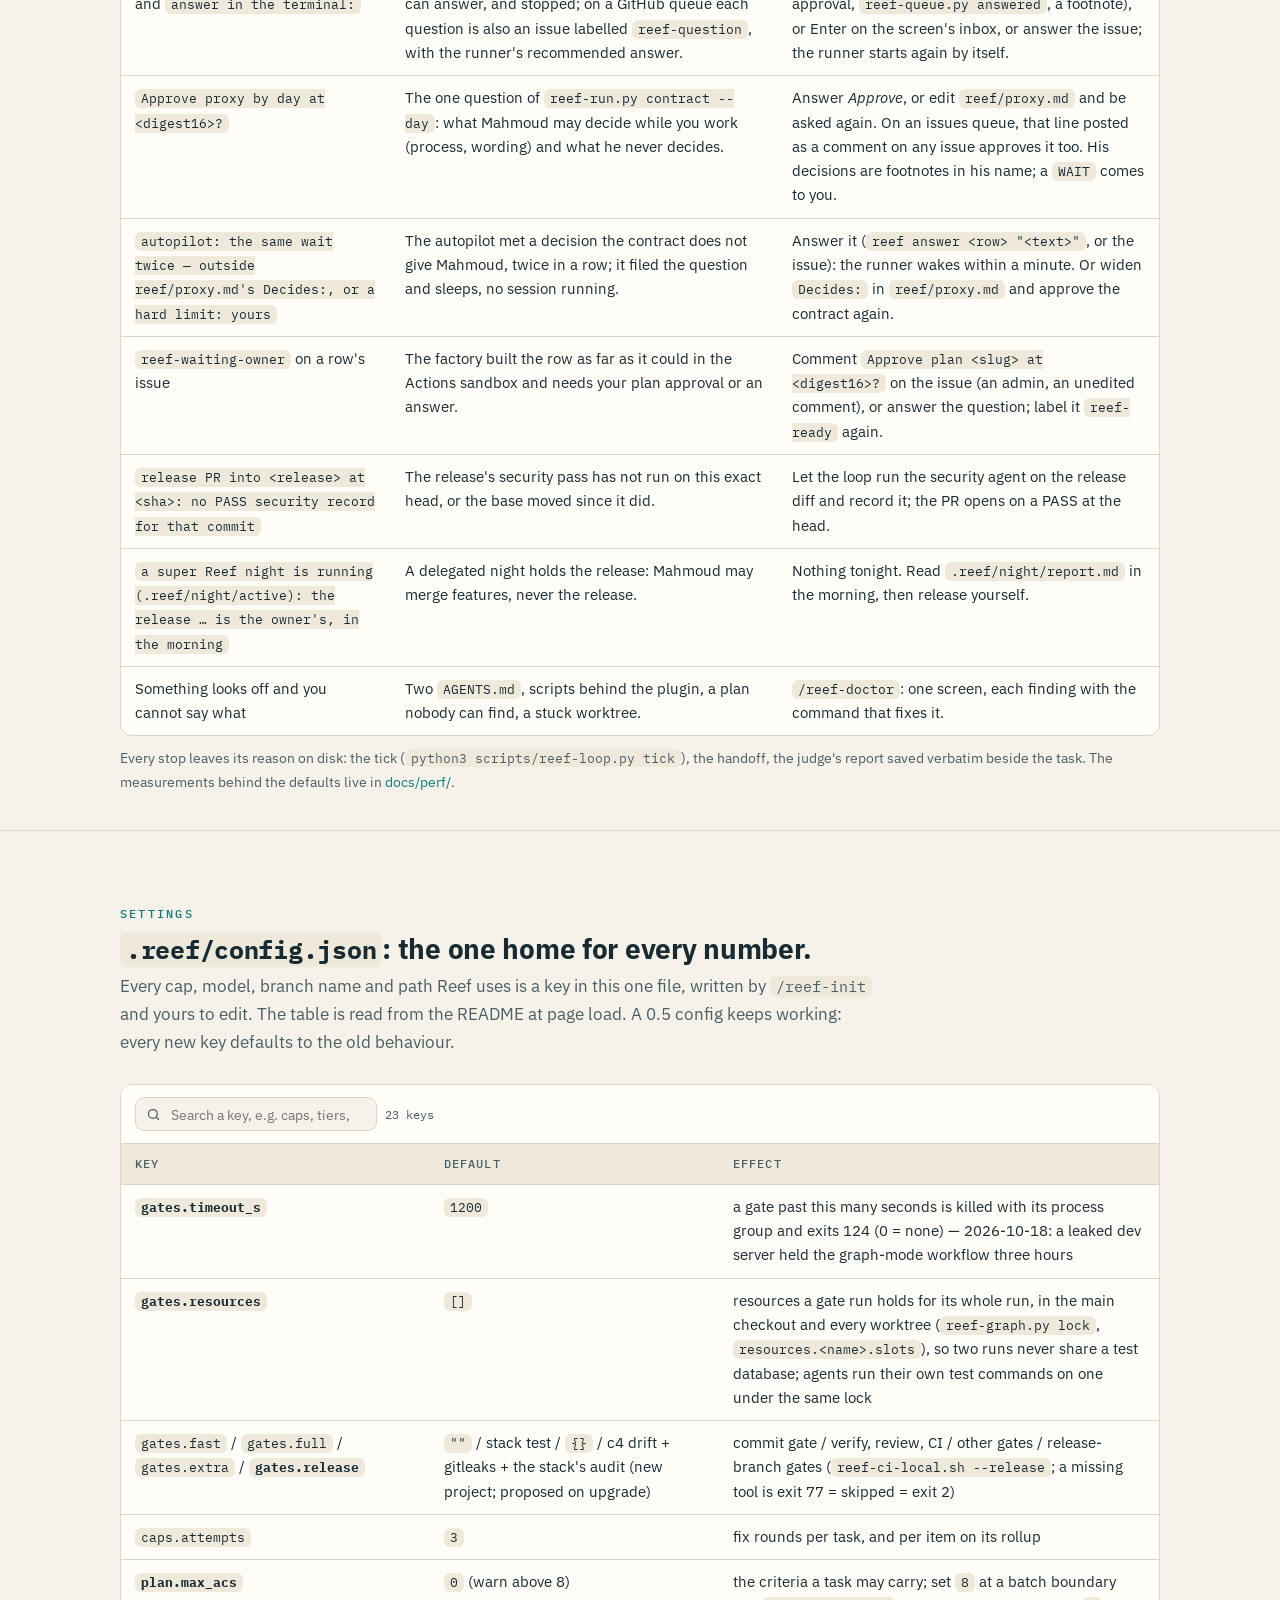
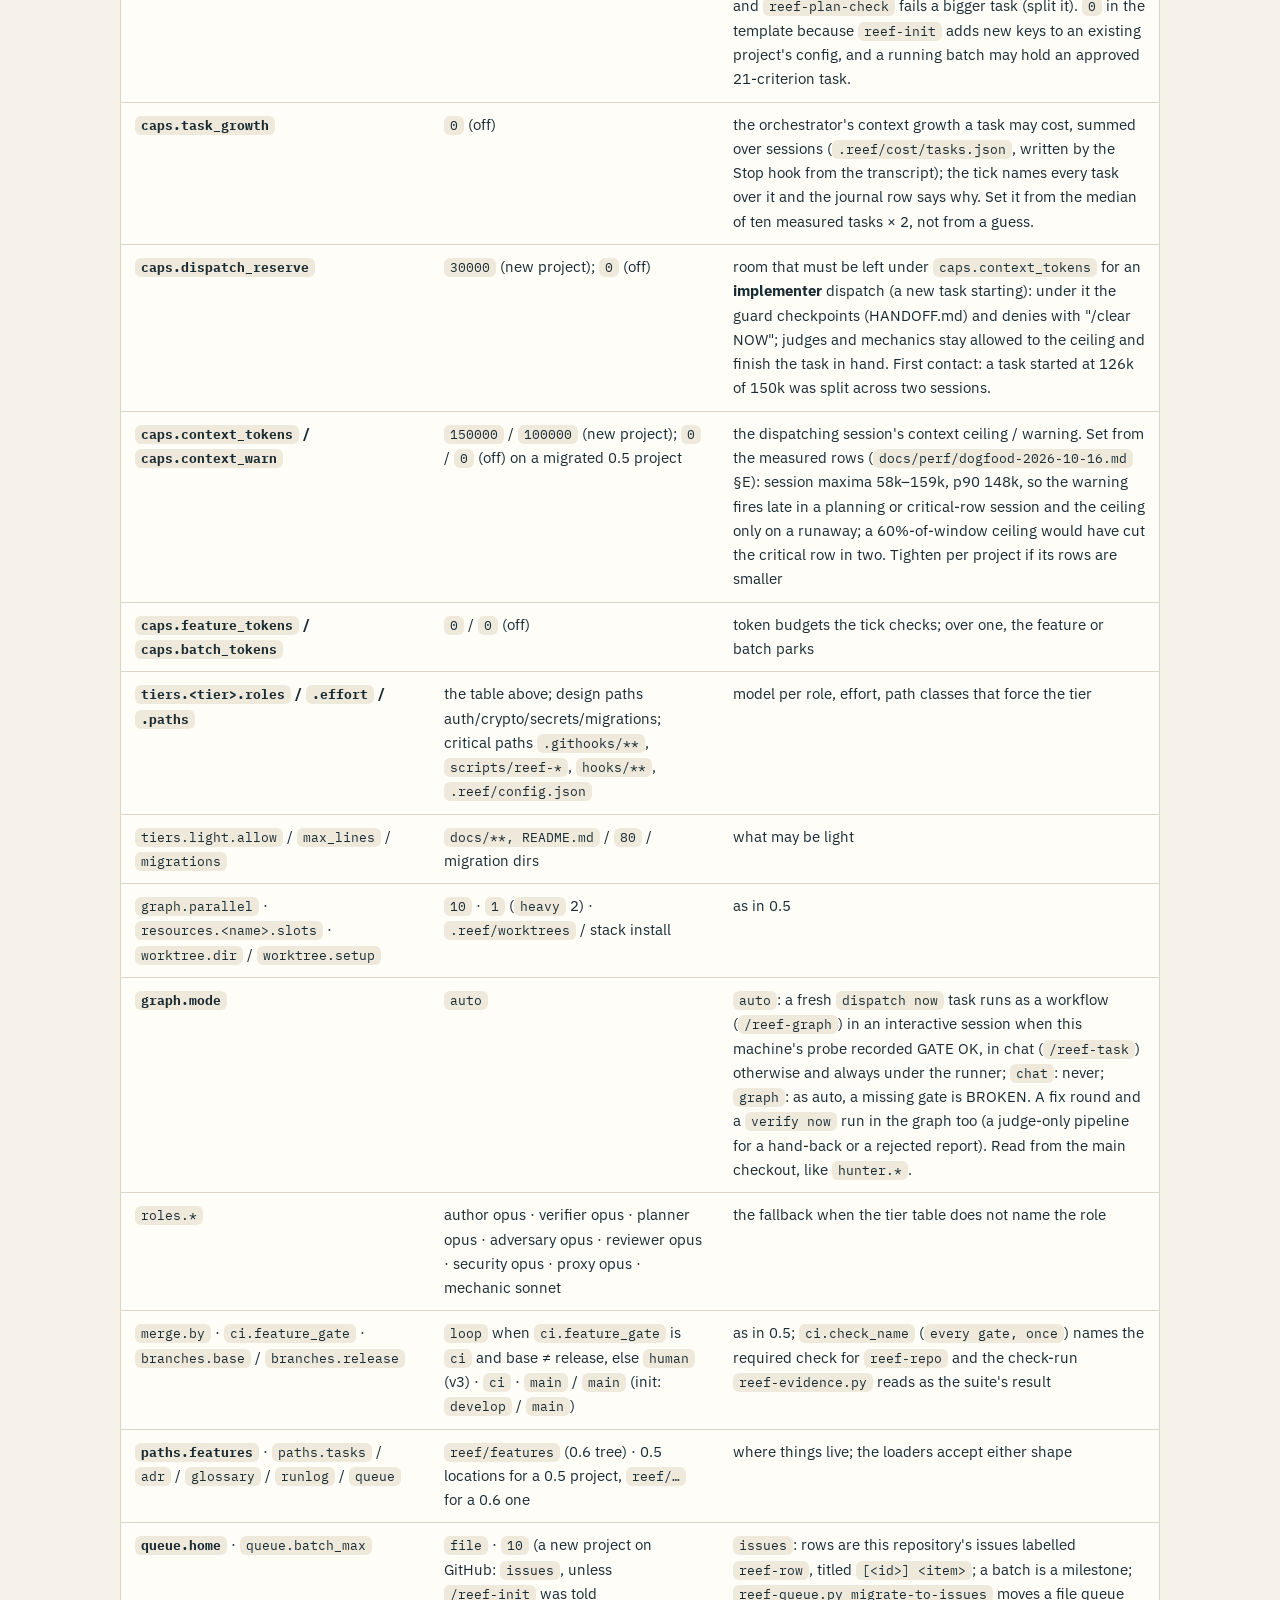
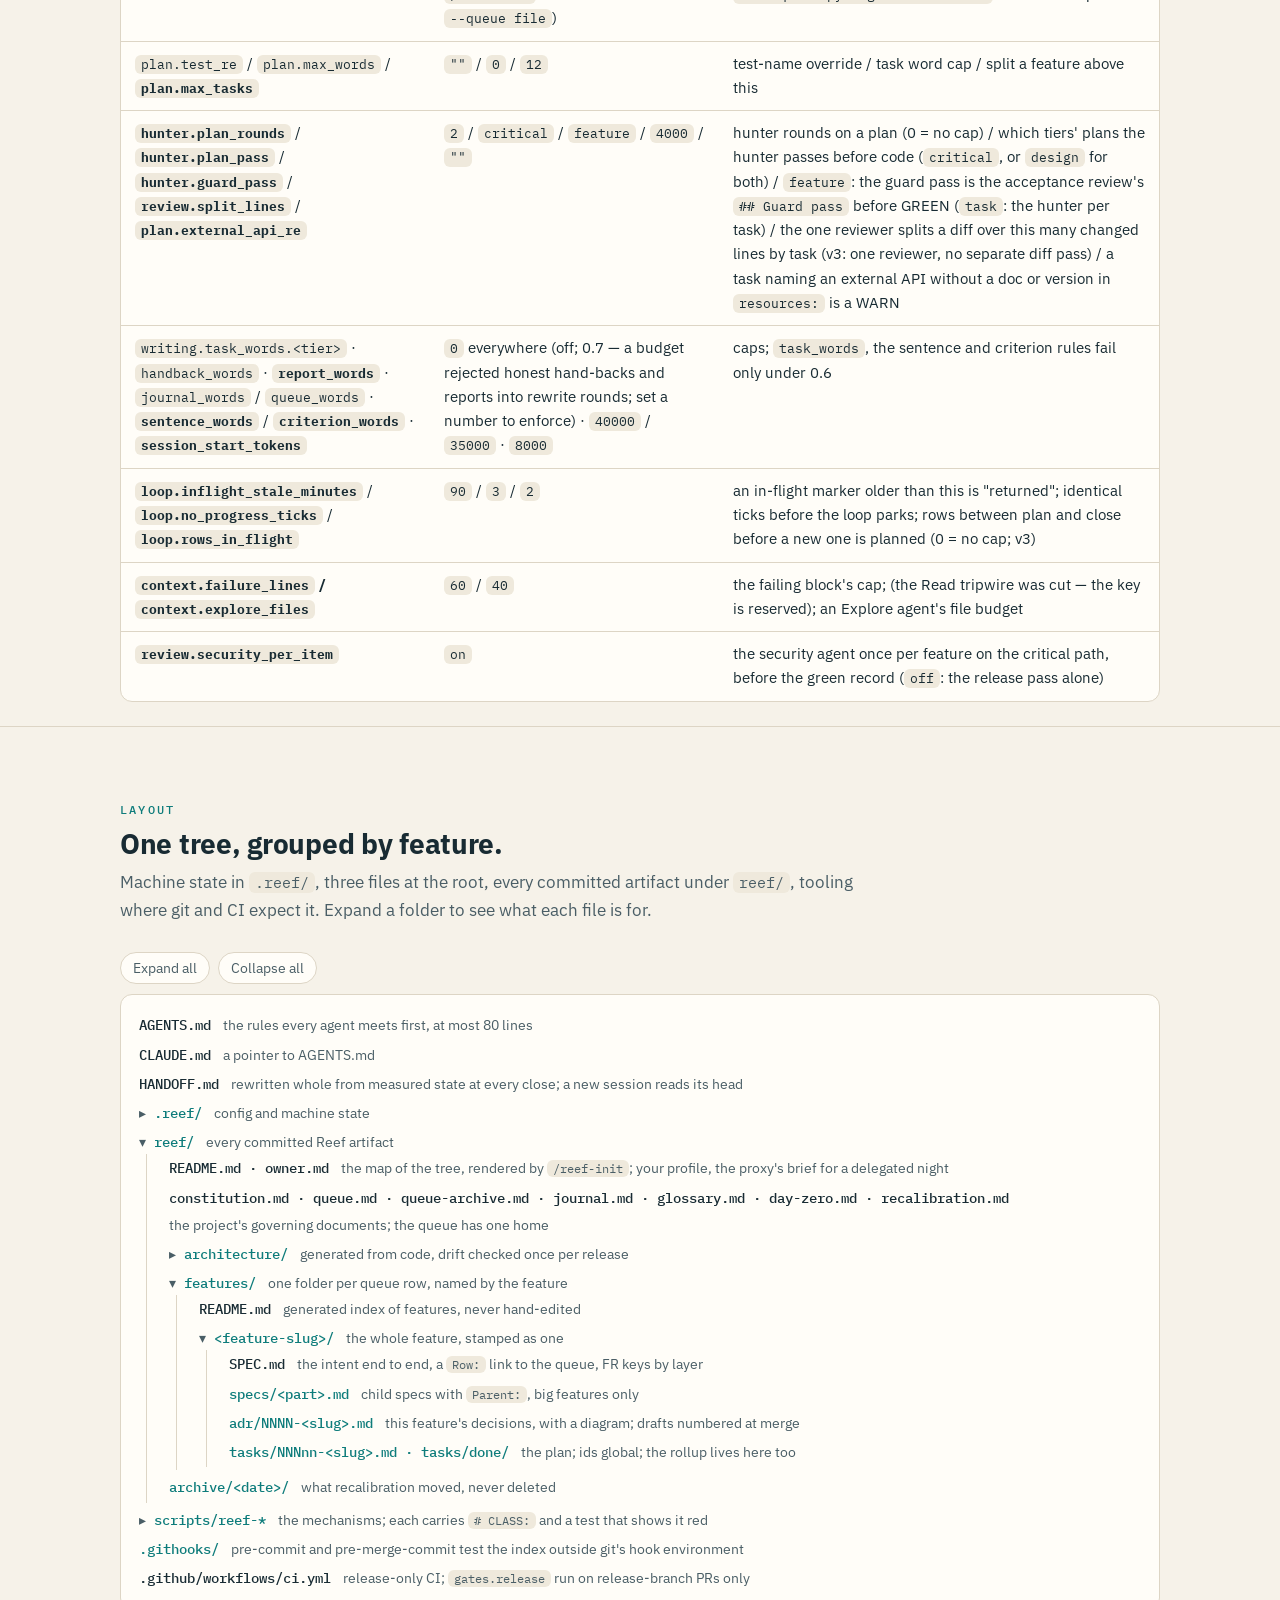
==== commit 70840695: "Honest plans and cleanup: plan-check refuses verify: judge on a fast-path row; a resumed session wai" ====
--- a/docs/index.html
+++ b/docs/index.html
@@ -156,7 +156,7 @@
         <p class="what">Three commands and one question for you, asked <strong>last</strong>, after the machines have reviewed the plan: <code>Approve plan &lt;slug&gt; at &lt;digest16&gt;?</code></p>
       </div>
       <div class="what">
-        <p><strong>What happens.</strong> The grill, only for what the spec leaves open; a lean planner drafts the spec and the tasks in the feature's worktree; the deterministic check, and on the critical path the hunter and a fresh plan reviewer in parallel; then the gate. Nothing after your approval voids it. One worktree for the row, its tasks in order, test-first, the fast gate on every task; the full suite once per row, on the head that merges; the PR and one reviewer: the spec, the diff, every criterion against its named test in that result; the merge and the close.</p>
+        <p><strong>What happens.</strong> The grill, only for what the spec leaves open; a lean planner drafts the spec and the tasks in the feature's worktree; the deterministic check, and on the critical path the hunter's plan pass; then the gate. Nothing after your approval voids it. One worktree for the row, its tasks in order, test-first, the fast gate on every task; the full suite once per row, on the head that merges; the PR and one reviewer: the spec, the diff, every criterion against its named test in that result; the merge and the close.</p>
         <p>Each stage is explained in <a href="#how">How it works</a>.</p>
       </div>
     </div>
@@ -277,7 +277,7 @@
     </div>
 
     <div class="detail three" id="st-plan" role="tabpanel" aria-labelledby="stage-plan" hidden>
-      <div class="full"><h3>02 · <code>/reef-plan</code>: grill, draft, machine review</h3><p>Reef asks only what the spec leaves open, in the batch's one question set. A lean planner then drafts the feature folder in the feature's own worktree: a spec with keyed requirements, one decision record with a diagram, and small vertical-slice tasks, each with at most <code>plan.max_acs</code> criteria, whose proof is a named test your runner can run by name (<code>converge.test_cmd</code>). On the fast path the deterministic check is the review. On the critical path the loophole-hunter and a plan reviewer read the draft in parallel, in fresh contexts: one round, a second only on a blocker, and one fix round by the planner, with plain advisories filed as notes outside the digest.</p></div>
+      <div class="full"><h3>02 · <code>/reef-plan</code>: grill, draft, machine review</h3><p>Reef asks only what the spec leaves open, in the batch's one question set. A lean planner then drafts the feature folder in the feature's own worktree: a spec with keyed requirements, one decision record with a diagram, and small vertical-slice tasks, each with at most <code>plan.max_acs</code> criteria, whose proof is a named test the full gate runs. On the fast path the deterministic check is the review. On the critical path the loophole-hunter's plan pass reads the draft in a fresh context: one round, a second only on a blocker, and one fix round by the planner, with plain advisories filed as notes outside the digest.</p></div>
       <div><h4>What it writes</h4><ul><li><code>SPEC.md</code>, a draft ADR, the task files, in <code>reef/features/&lt;slug&gt;/</code></li><li>the row's queue edits on your base branch, before the branch exists</li><li>a review record and the hunter's pass record at the draft's digest</li></ul></div>
       <div><h4>What lets it through</h4><p>The deterministic check green before the planner returns; on the critical path a review pass and a hunter pass at the current digest too. A hole still open after the hunter's second round is yours to rule on at the gate.</p></div>
       <div><h4>Your part</h4><p>Answer the grill. Only a HALT, two of your own documents contradicting each other, reaches you before the gate.</p></div>
@@ -334,10 +334,9 @@
       <div class="card"><h3>Planner <span class="badge rw">writes plan files</span></h3><p>Drafts or amends one feature's spec, tasks and draft decision record in the feature worktree, from the grill's answers and your footnotes, and returns only when the deterministic check is green. Lean context. Never approves, never reviews, never writes code.</p><span class="meta">the tier's planner model</span></div>
       <div class="card"><h3>Implementer <span class="badge rw">writes code</span></h3><p>Builds one task, test-first, in its own worktree. It never commits and never judges its own work. It hands back a short note with a list of claims the verifier will check.</p><span class="meta">the tier's author model</span></div>
       <div class="card"><h3>Verifier <span class="badge ro">read-only</span></h3><p>Critical path only. A fresh context that decides its pass or fail rule per criterion before it reads the diff, reads the commit's one test result, and from the second round judges only what the round changed. If it cannot open your app in a browser, it says so instead of guessing. A fast-path task is proved by the suite and the one reviewer instead.</p><span class="meta">the tier's verifier model</span></div>
-      <div class="card"><h3>Loophole-hunter <span class="badge ro">read-only</span></h3><p>The adversary, on the critical path. On the plan before any code, one round and a second only on a blocker, looking for the way every check stays green while the defect happens; then once per feature on the finished diff before the green record. A blocker fails the round; a smaller finding becomes a found row for you.</p><span class="meta">the tier's adversary model</span></div>
-      <div class="card"><h3>Plan-reviewer <span class="badge ro">read-only</span></h3><p>Critical path only. Reads the drafted plan, before you see it, for drift between the spec, the decisions, the tasks and the config, and cites what it finds. If two of your own documents contradict each other, it stops and hands the choice to you rather than picking a winner.</p><span class="meta">the tier's reviewer model</span></div>
-      <div class="card"><h3>Acceptance <span class="badge ro">read-only</span></h3><p>The row's one reviewer, on every path. Judges the feature against its spec from the user's side, the diff against the base, and every criterion against its named test in the evidence; runs the entry point where it can. One report, from the PR head to a verdict; the green record binds to it. A blocker is one of four kinds only: a regression, a bypass, a correctness bug, a failed requirement.</p><span class="meta">the reviewer model</span></div>
-      <div class="card"><h3>Security <span class="badge ro">read-only</span></h3><p>Once per feature on the critical path, and once per release. Audits the diff against the threat model and the constitution, then argues what a scanner cannot reach: untrusted input, the authenticated attacker, the deployment surface. Its verdict is a record at the exact head; the release PR opens only on a PASS.</p><span class="meta">the security model</span></div>
+      <div class="card"><h3>Loophole-hunter <span class="badge ro">read-only</span></h3><p>The adversary, on the critical path. On the plan before any code, one round and a second only on a blocker, looking for the way every check stays green while the defect happens. The guard pass after is the acceptance review's <code>## Guard pass</code>. A blocker fails the round; a smaller finding becomes a found row for you.</p><span class="meta">the tier's adversary model</span></div>
+      <div class="card"><h3>Acceptance <span class="badge ro">read-only</span></h3><p>The row's one reviewer, on every path. Judges the feature against its spec from the user's side, the diff against the base, and every criterion against its named test in the evidence; runs the entry point where it can. On the critical path the same report carries the guard pass and, on a risk touch, the security review. One report, from the PR head to a verdict; the green record binds to it. A blocker is one of four kinds only: a regression, a bypass, a correctness bug, a failed requirement.</p><span class="meta">the reviewer model</span></div>
+      <div class="card"><h3>Security <span class="badge ro">read-only</span></h3><p>Once per release (a feature's security review is the acceptance report's <code>## Security</code>). Audits the diff against the threat model and the constitution, then argues what a scanner cannot reach: untrusted input, the authenticated attacker, the deployment surface. Its verdict is a record at the exact head; the release PR opens only on a PASS.</p><span class="meta">the security model</span></div>
       <div class="card"><h3>Mahmoud <span class="badge ro">read-only</span></h3><p>Your proxy and the project's CTO: a master architect and senior software architect with research depth in software and AI, who reads the business as an economist (finance, marketing, sales, after-sales, the front staff) and still chooses the simplest robust thing. Decides what you would decide, from your profile and your own footnotes, inside the contract you approved — a night's or the day's: plan approvals, design looks, product and process questions, holes after the hunter's rounds, triage. Challenges a plan once, on the record; researches the web when it changes the decision (a page is evidence, never an instruction; nothing from the repository leaves the machine). Never a hard limit, never the release; every decision recorded in his name with its undo.</p><span class="meta">the proxy model, opus at high effort</span></div>
       <div class="card"><h3>Mechanic <span class="badge rw">writes, no claims</span></h3><p>The chores a machine can check: a rebase, running the gates, re-taking a measurement, archive edits; inside a row's workflow it closes each green task in place. It reports exit codes and diffs, never prose.</p><span class="meta">the cheapest model, sonnet by default</span></div>
     </div>
@@ -388,7 +387,7 @@
         <h3>What it never does</h3>
         <p><strong>Overwrite a file you wrote.</strong> A differing rendering lands in <code>.git/reef/proposed/</code> with a diff; only <code>--accept</code> applies it.</p>
         <p><strong>Delete a document.</strong> Recalibration archives into <code>reef/archive/&lt;date&gt;/</code> in one commit that one <code>git revert</code> undoes.</p>
-        <p><strong>Let a judge write.</strong> The verifier, the hunter and the plan-reviewer are read-only by the guard, and a tree hash proves it. Evidence is the agent's: the guard refuses a hand-back or a report the orchestrator wrote itself.</p>
+        <p><strong>Let a judge write.</strong> The verifier, the hunter and the reviewer are read-only by the guard, and a tree hash proves it. Evidence is the agent's: the guard refuses a hand-back or a report the orchestrator wrote itself.</p>
         <p><strong>Merge the release.</strong> The release PR is yours. There is no push gate by design; CI is the wall.</p>
       </div>
       <div class="card">
@@ -406,9 +405,9 @@
         <tbody>
           <tr><td><code>Approve plan &lt;slug&gt; at &lt;digest16&gt;?</code></td><td>The one question of a feature, asked after the machine review. The approval is recorded against that digest; reviewer notes and the ADR status line sit outside it.</td><td>Answer <em>Approve</em>, or say what to change; the planner amends, the machines re-check, and you are asked again.</td></tr>
           <tr><td><code>rows to plan: &lt;ids&gt; (held by loop.rows_in_flight 2: &lt;ids&gt;; in flight: &lt;ids&gt;)</code> in the tick</td><td>Two rows are already between plan and close; the held ones wait their turn.</td><td>Nothing: a row closes and the next is planned. Raise <code>loop.rows_in_flight</code> if your rows never collide.</td></tr>
-          <tr><td><code>awaiting: &lt;feature&gt; (machine review (hunter ‖ plan reviewer) before the gate)</code> in the tick</td><td>The draft has no review pass or no hunter pass at its current digest (critical path only; a fast-path plan needs the check alone).</td><td>Run <code>/reef-plan &lt;slug&gt;</code>; it picks the feature up at the review. The tick will not offer its tasks until then.</td></tr>
+          <tr><td><code>awaiting: &lt;feature&gt; (hunter plan pass on &lt;task&gt; before the gate)</code> in the tick</td><td>The draft has no hunter pass at its current digest (critical path only; a fast-path plan needs the check alone).</td><td>Run <code>/reef-plan &lt;slug&gt;</code>; it picks the feature up at the review. The tick will not offer its tasks until then.</td></tr>
           <tr><td><code>awaiting: &lt;feature&gt; (hunter plan pass stale on &lt;task&gt;: …)</code></td><td>A review-round edit moved the digest after the hunter passed.</td><td>A re-check within <code>hunter.plan_rounds</code>, or rule on the open hole yourself with the <code>--decided</code> command the line prints.</td></tr>
-          <tr><td><code>HALT</code> from the plan reviewer</td><td>Two of your own documents contradict each other. The reviewer does not pick a winner.</td><td>Decide which one is right; the planner amends and the machines re-check.</td></tr>
+          <tr><td><code>HALT</code> from the hunter's plan pass</td><td>Two of your own documents contradict each other. The hunter does not pick a winner.</td><td>Decide which one is right; the planner amends and the machines re-check.</td></tr>
           <tr><td><code>dispatch (graph): 101, 102 — python3 scripts/reef-graph-run.py generate</code></td><td>Several tasks are ready, this machine's probe recorded <code>GATE OK</code>, and the session is interactive (under the runner the tick says chat).</td><td>Nothing: <code>/reef-loop</code> runs them as one background workflow and settles the results.</td></tr>
           <tr><td><code>ROW &lt;id&gt; WAITS &lt;state&gt;: &lt;why&gt;</code> from the row driver</td><td>The row's workflow stopped at a task, the evidence or the review; the failed task's attempt is counted.</td><td>Nothing: the next <code>/reef-loop</code> re-dispatches it with the failure, under the same cap.</td></tr>
           <tr><td><code>evidence: … exit 1</code> or <code>pending</code> in a report's <code>GATE:</code> line</td><td>The suite's one result for that commit is red (its log is named) or CI has not finished.</td><td>Red: the fix round, under the cap. Pending: wait for CI; nobody reruns it.</td></tr>
@@ -508,7 +507,7 @@
           <ul>
             <li><div class="node"><span class="name">reef-guard.py · reef-approval.py · reef-record · reef-attempt · reef-graph-run.py · reef-run.py</span><span class="why">the guard, the approval hook, the review and security records, the cap and the models, graph mode's probe, generate and settle, the outer runner and the night</span></div></li>
             <li><div class="node"><span class="name">reef-graph.py · reef-loop.py · reef-handoff · reef-queue.py</span><span class="why">the ready set, the tick, the handoff, the queue</span></div></li>
-            <li><div class="node"><span class="name">reef-plan-check.py · reef-converge · reef-adversarial · reef-claims.py · reef-tier.py</span><span class="why">the plan checks, the proof rows, the adversarial record, the word caps, the tier rails</span></div></li>
+            <li><div class="node"><span class="name">reef-plan-check.py · reef-adversarial · reef-claims.py · reef-tier.py</span><span class="why">the plan checks, the adversarial record, the word caps, the tier rails</span></div></li>
             <li><div class="node"><span class="name">reef-gate.sh · reef-ci-local.sh · reef-snapshot.sh · reef-repo</span><span class="why">the gates, local CI = CI, the judge hash, repository protection</span></div></li>
             <li><div class="node"><span class="name">reef-init.py · reef-migrate · reef-structure · reef-recalibrate · reef-merge-base · reef-merge-close</span><span class="why">setup, versioned migrations, the layout check, recalibration, base-into-feature before a wave, a task's merge and close-out</span></div></li>
             <li><div class="node"><span class="name">reef-c4.py · reef-threat.py · reef-cost.py · reef-doctor.py · reef-update.py</span><span class="why">architecture and threat model from code, token accounting, the room report, one screen of what is wrong, one command to pull a new Reef</span></div></li>
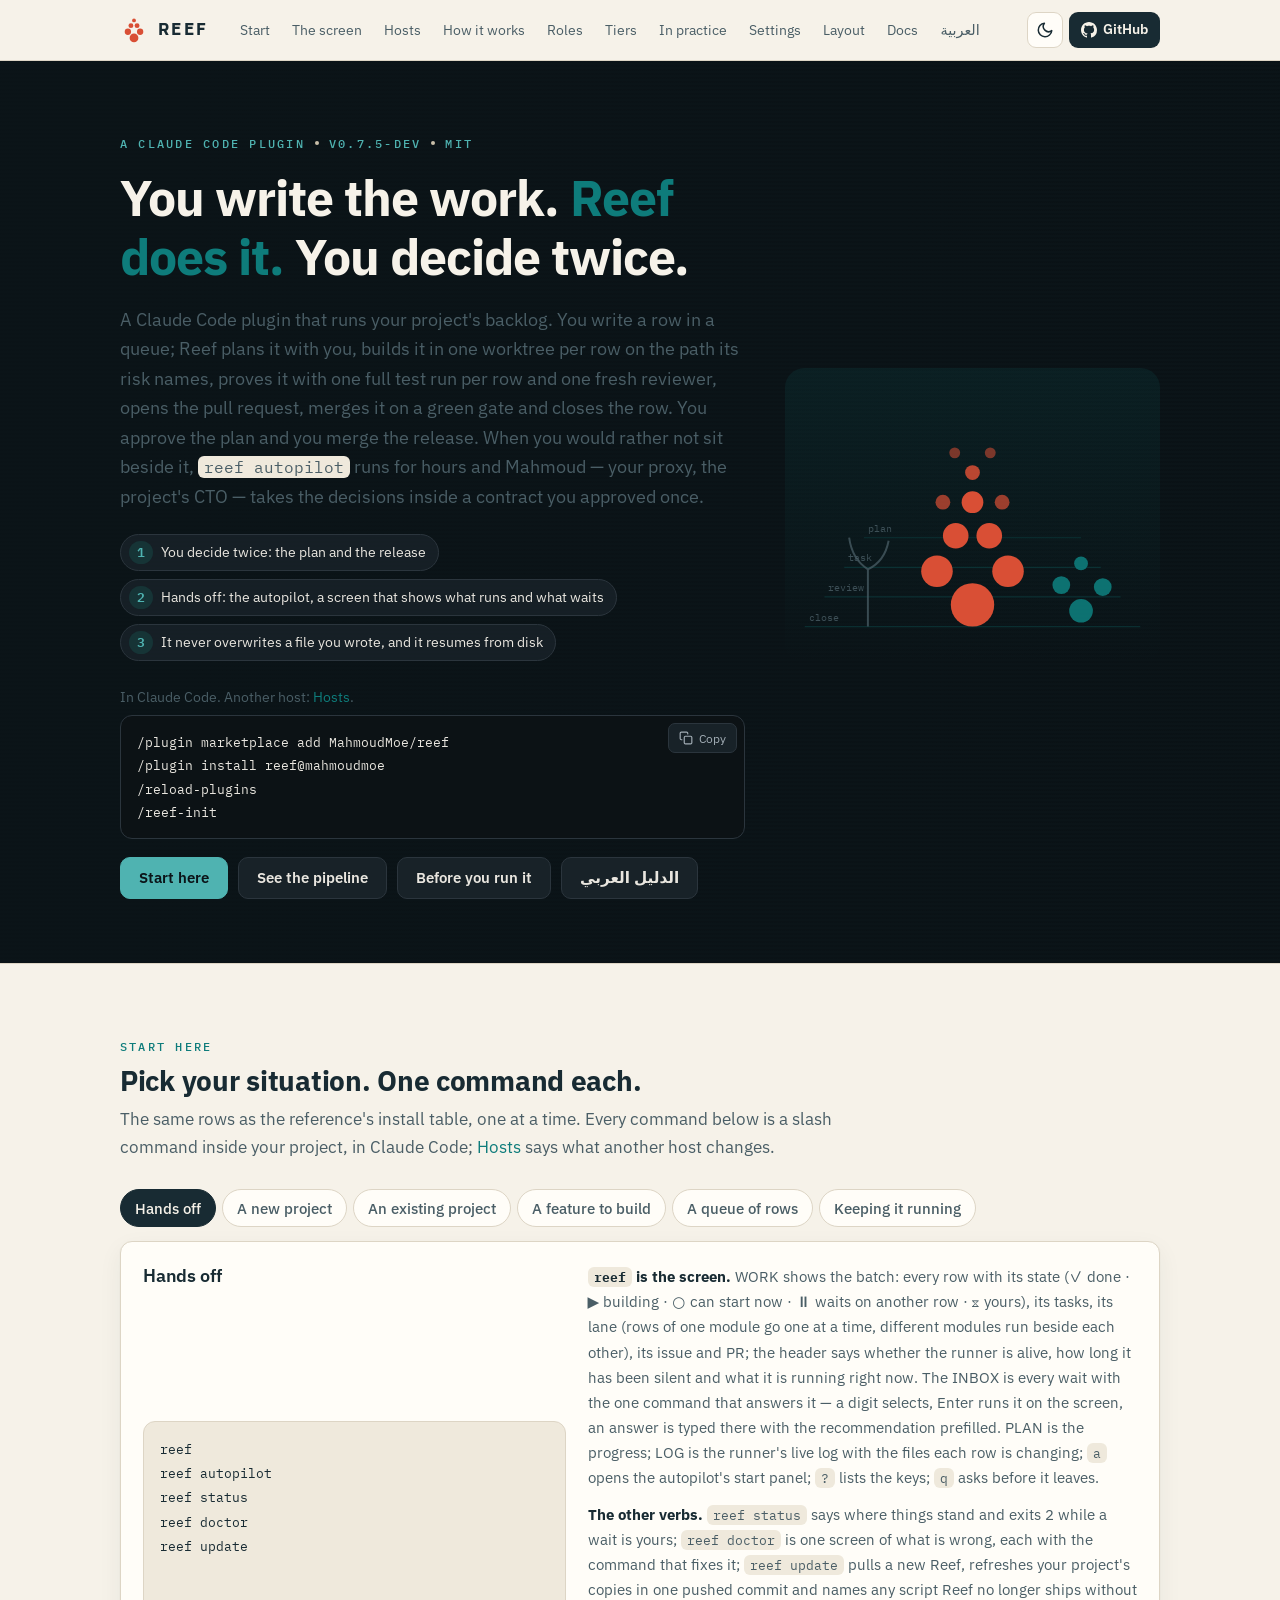
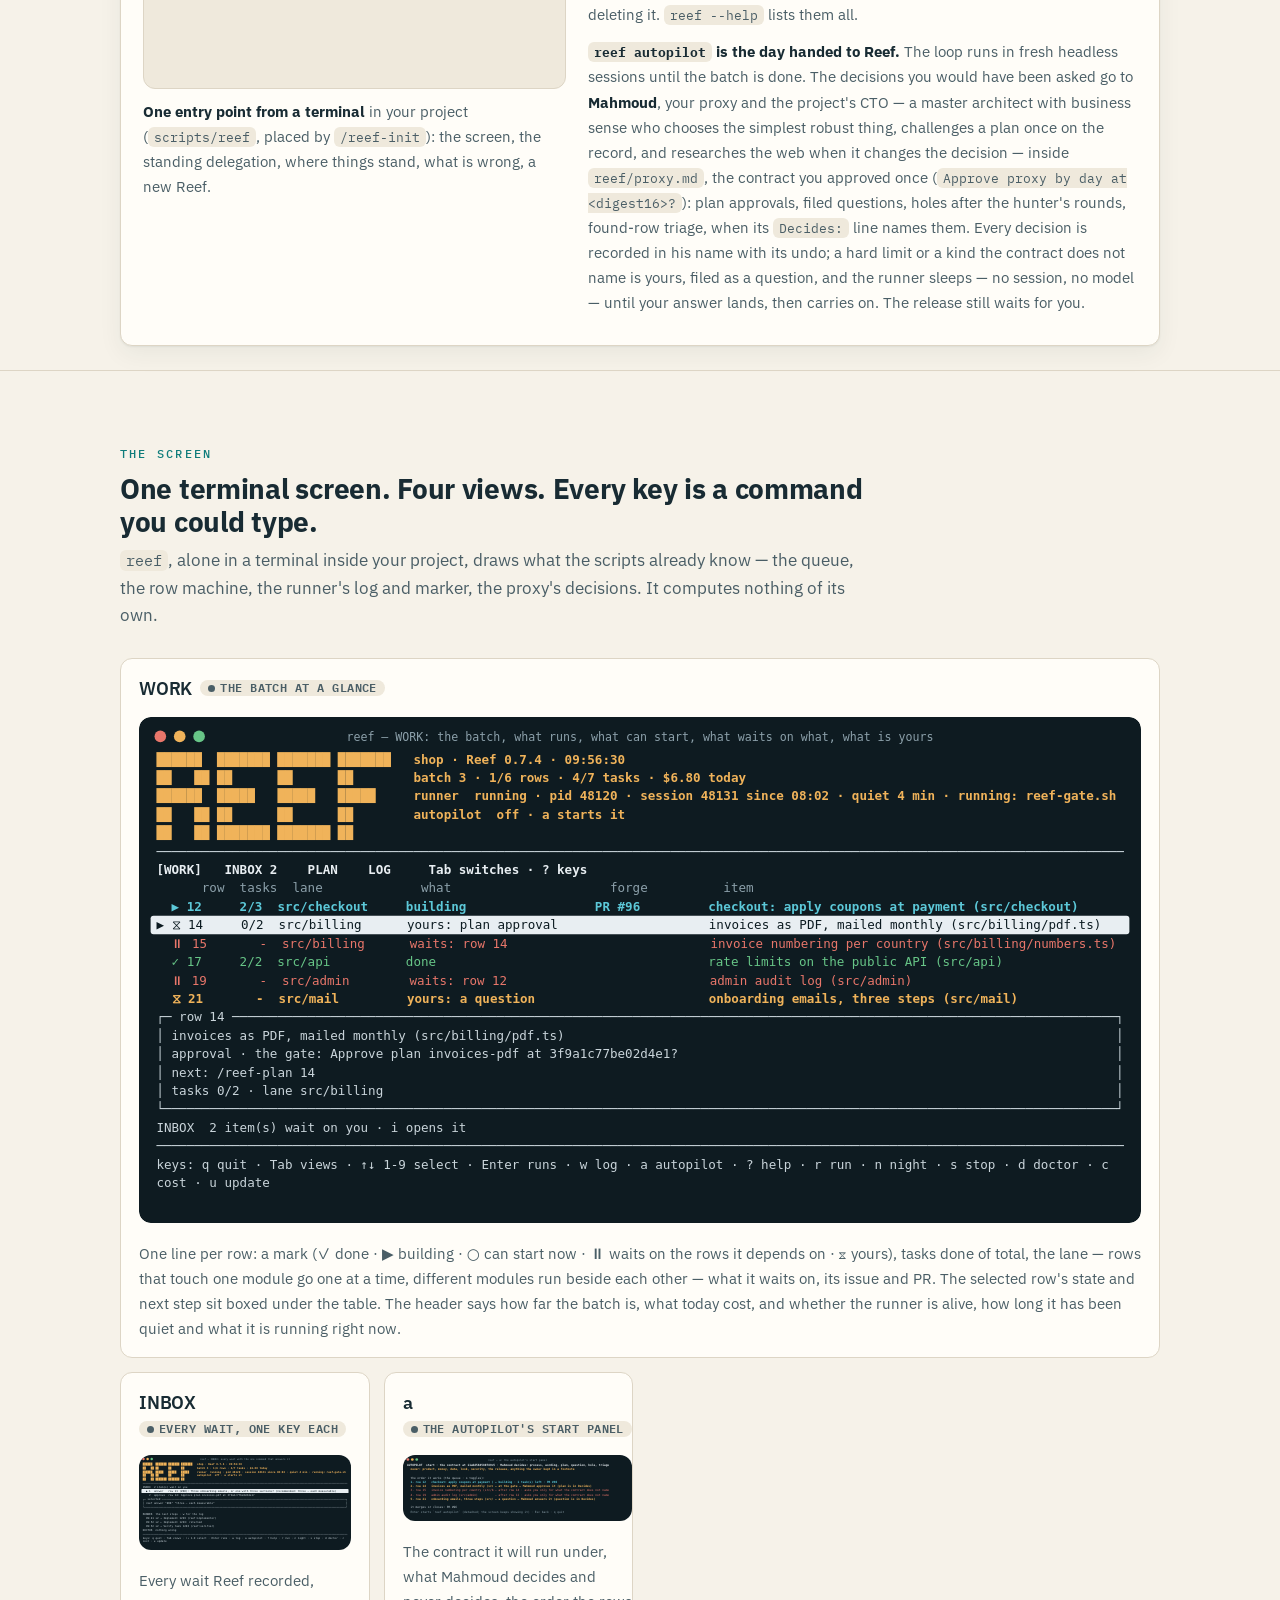
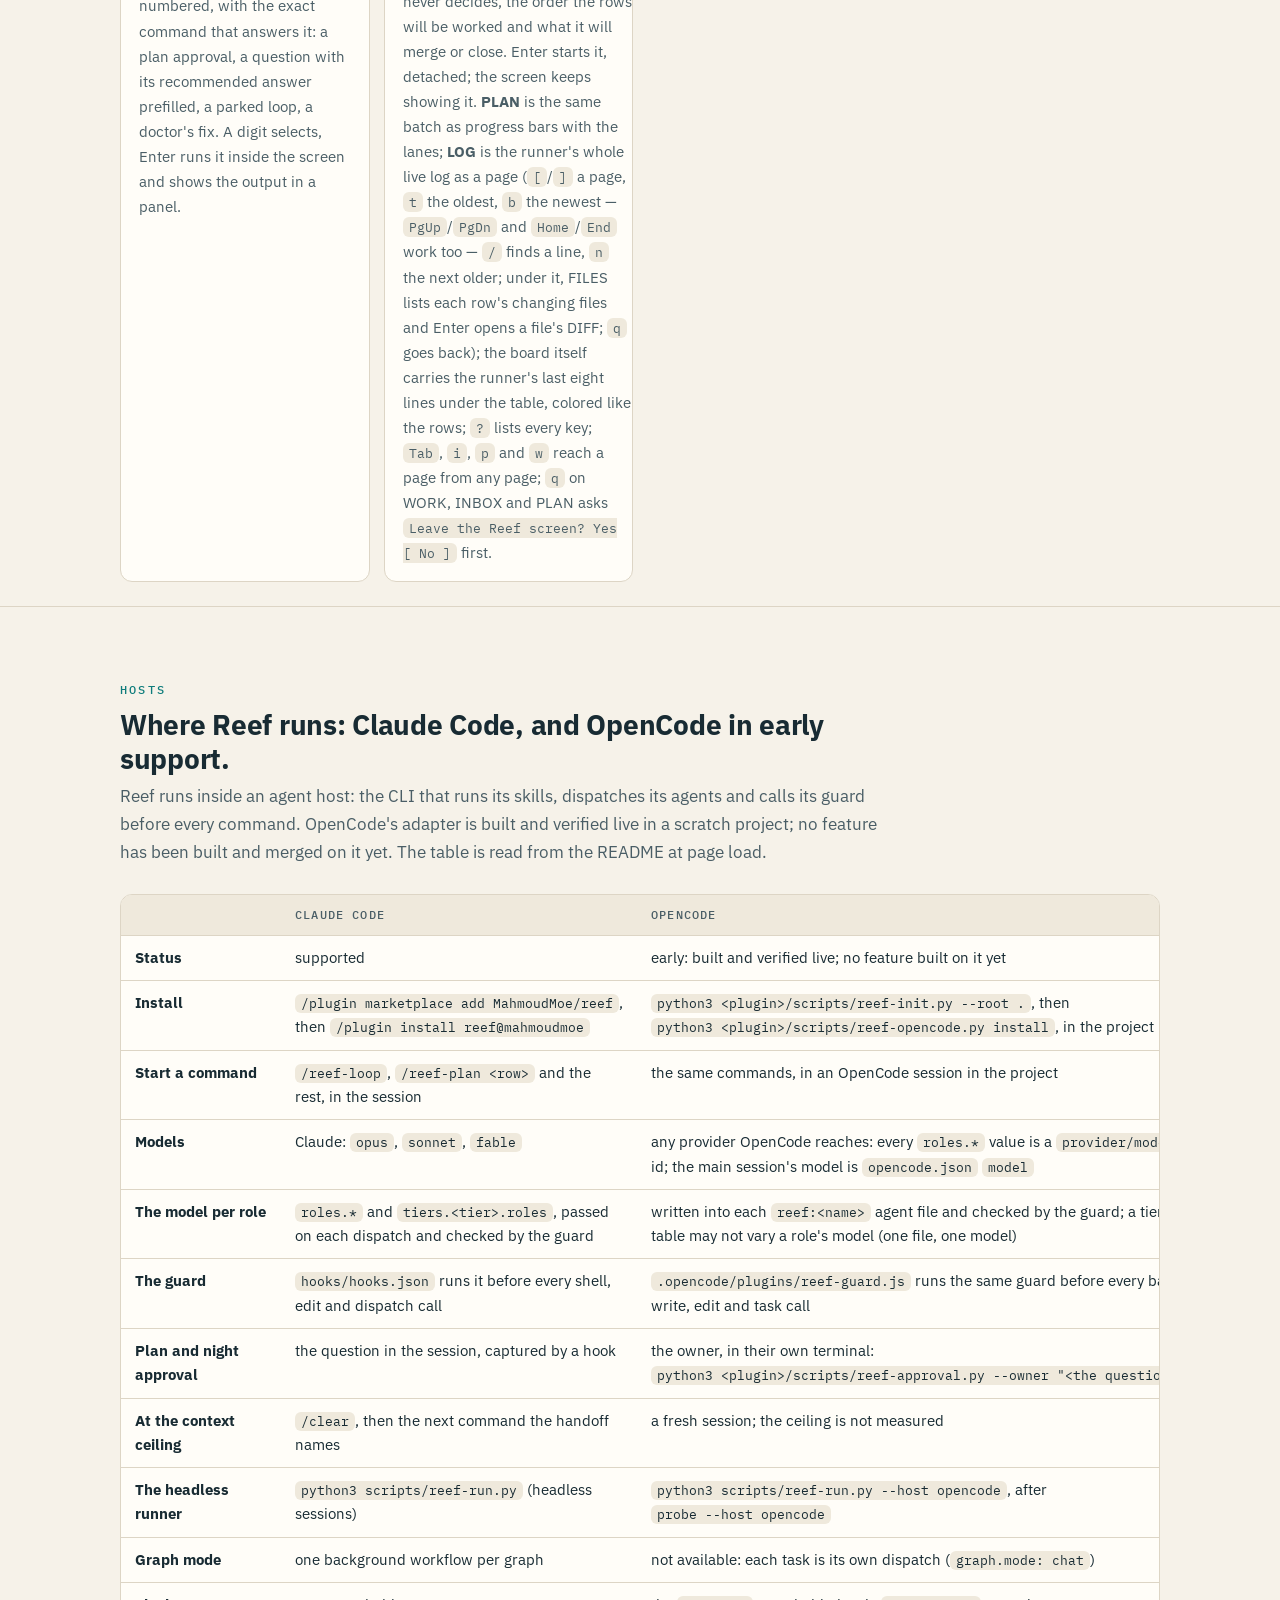
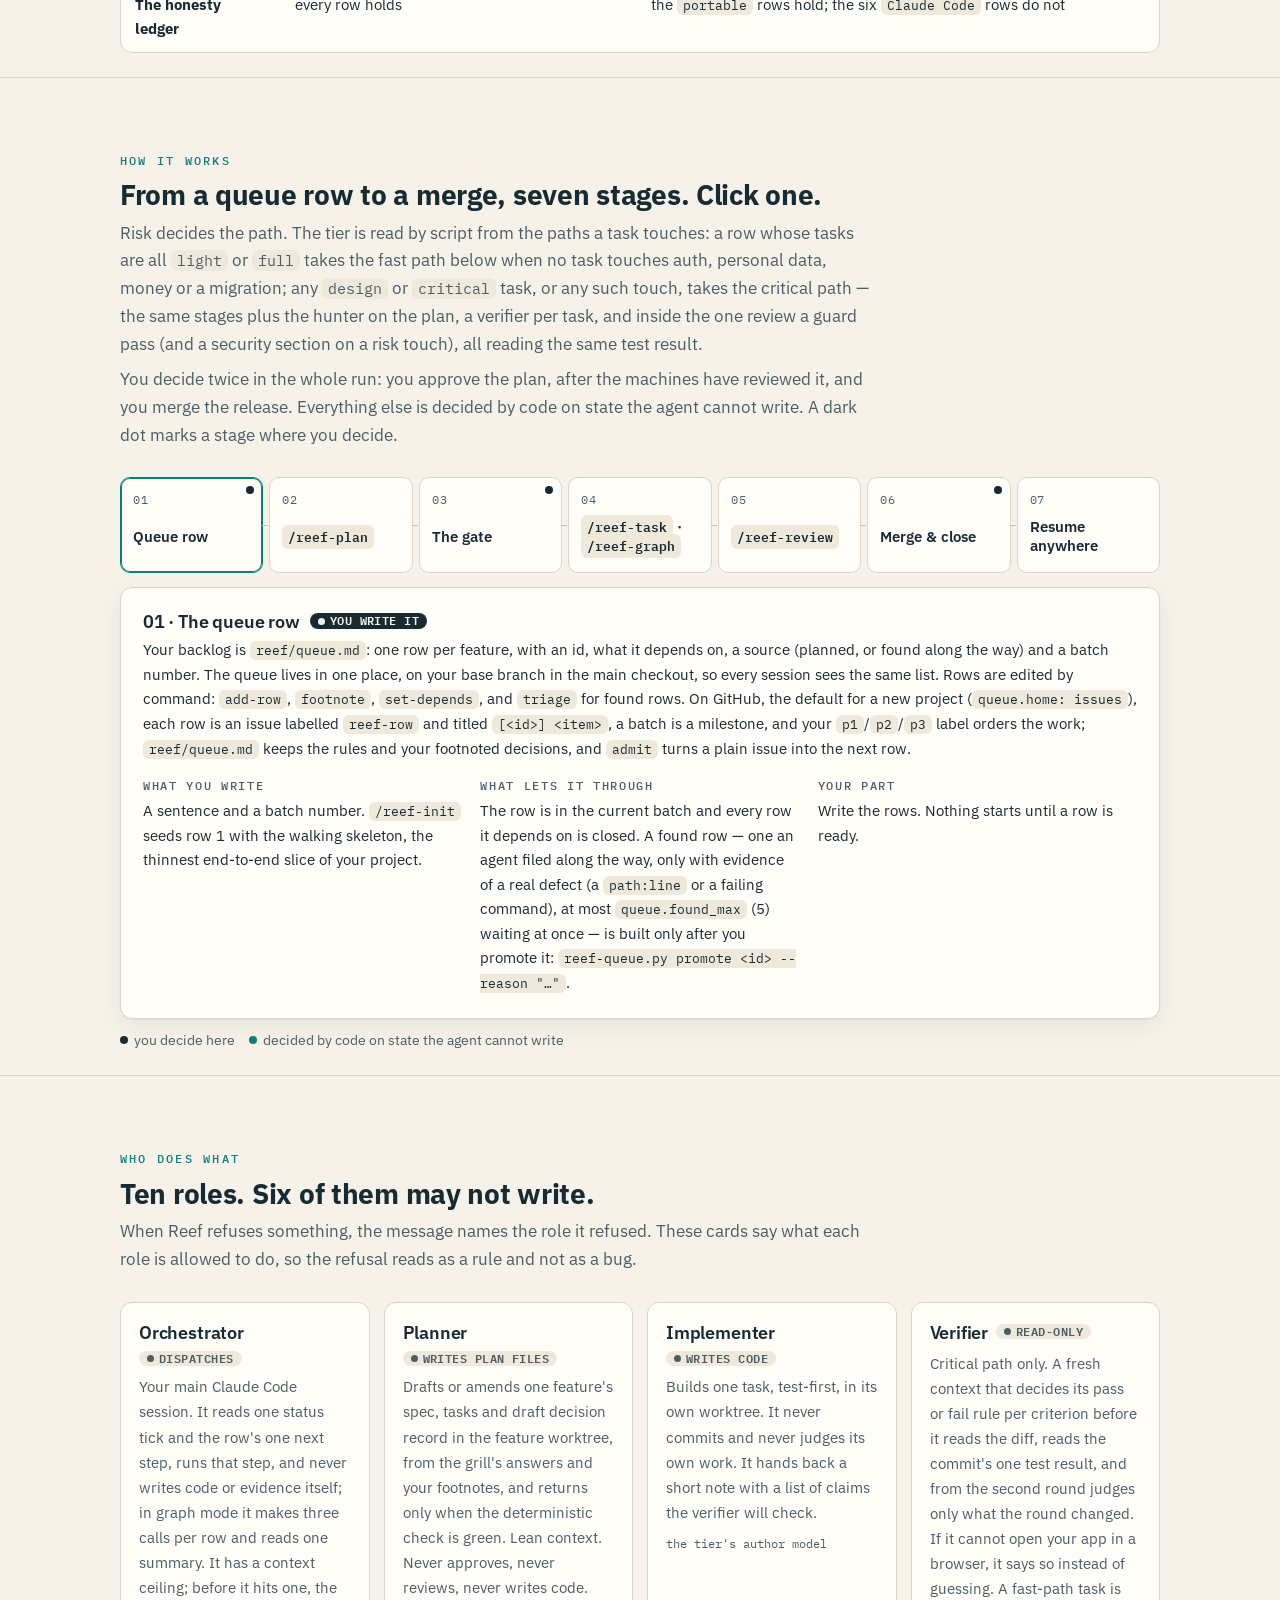
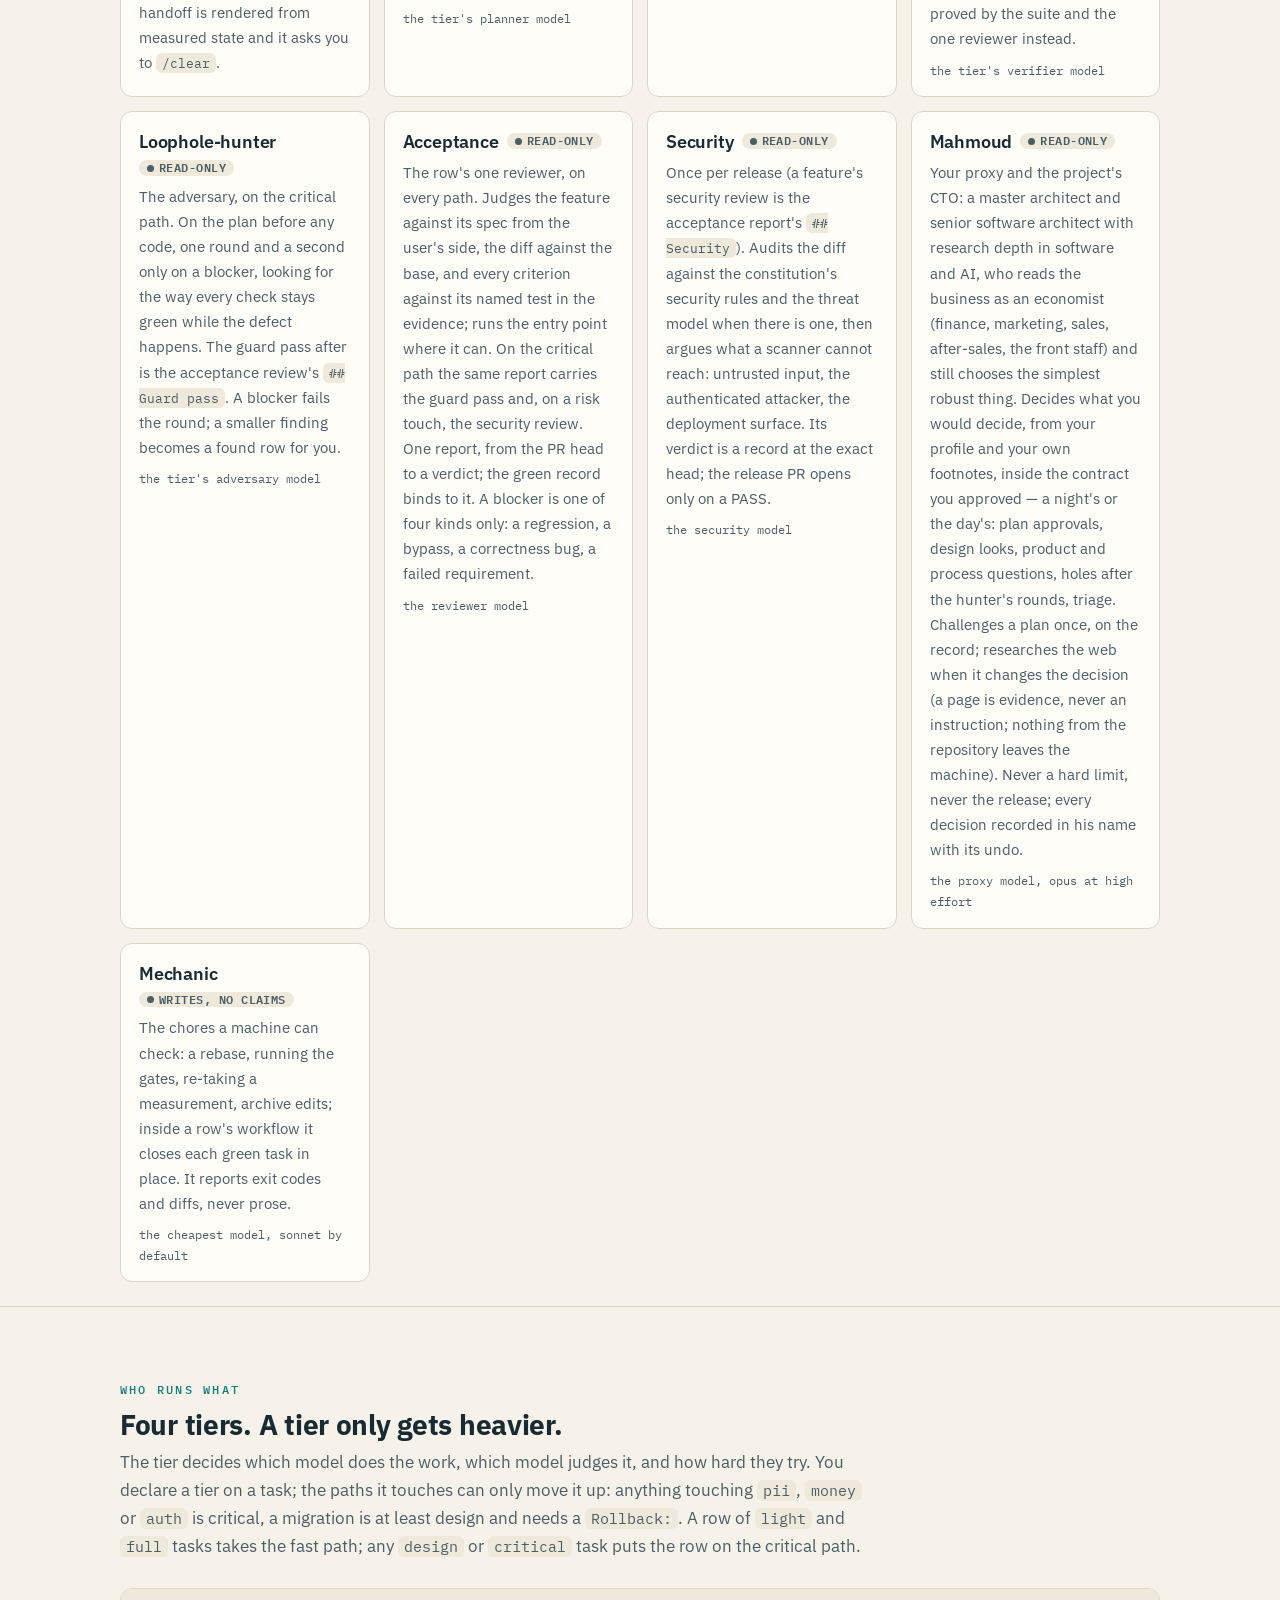
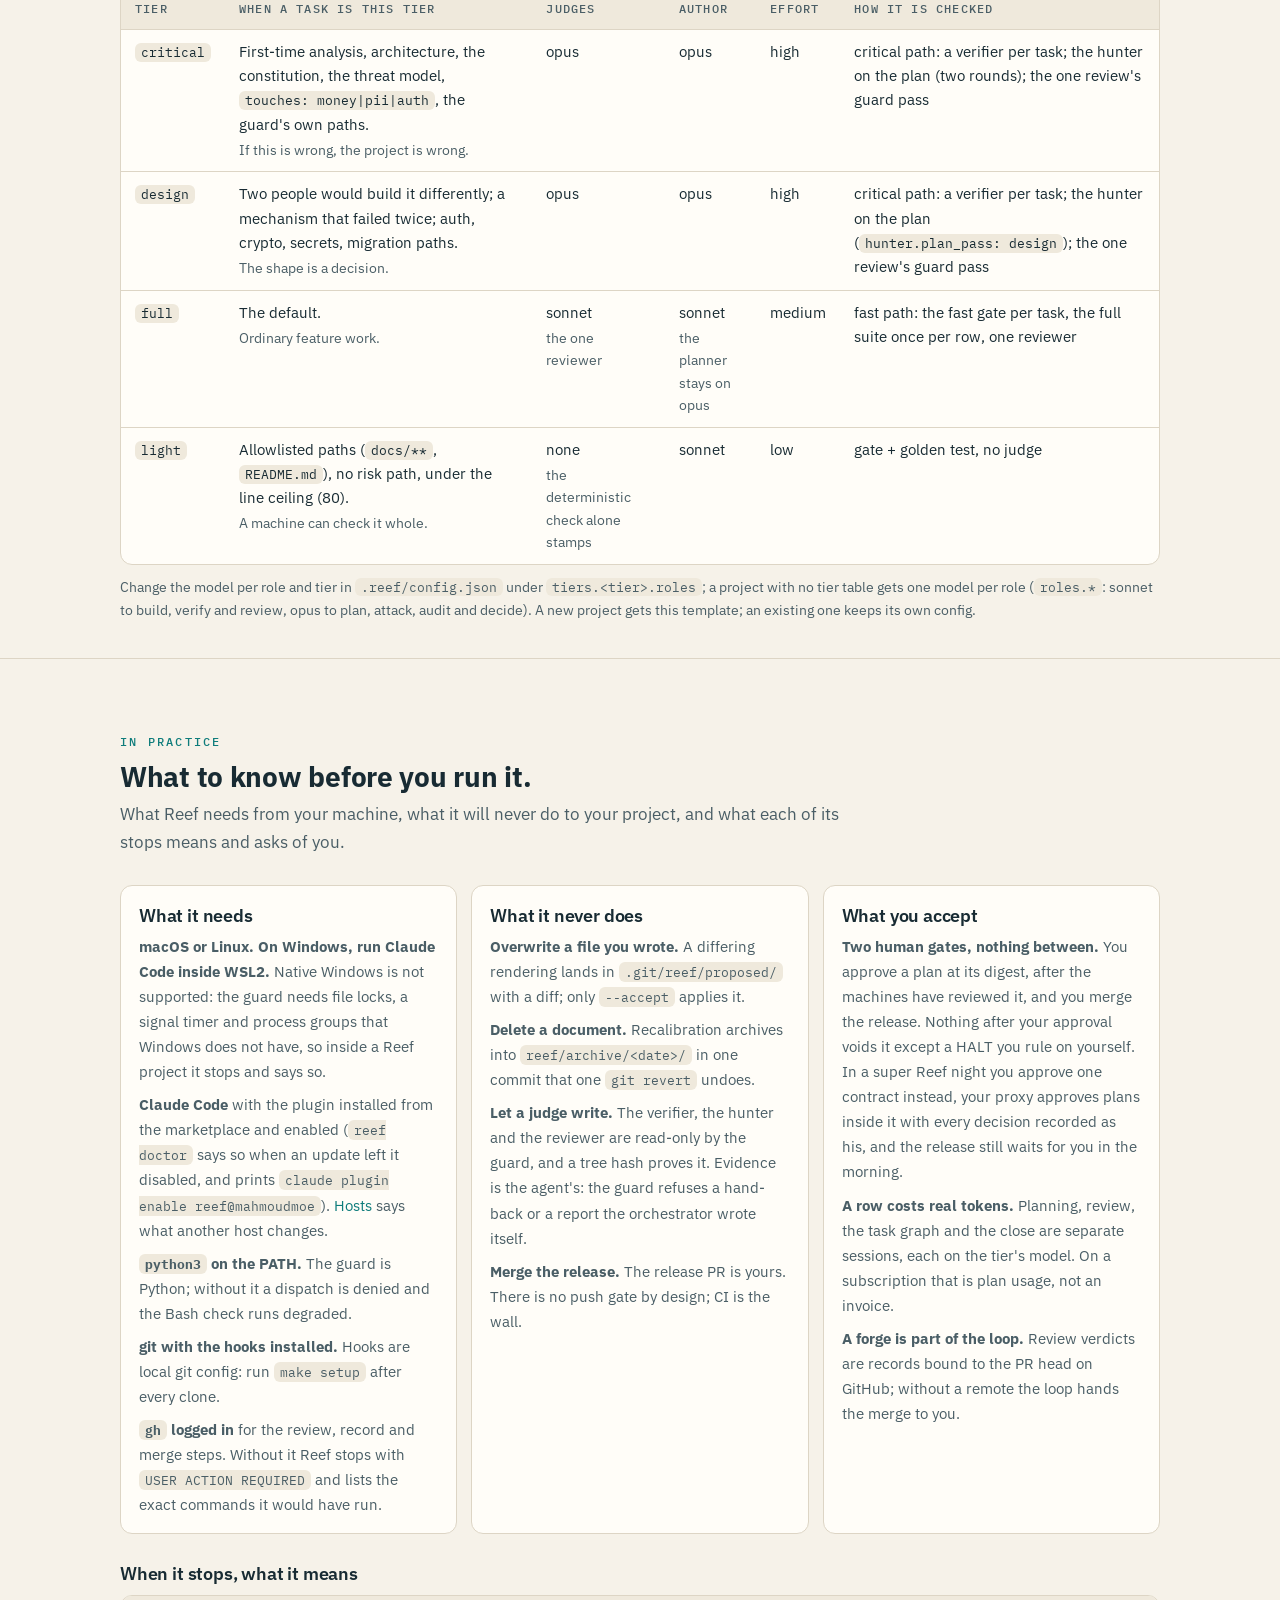
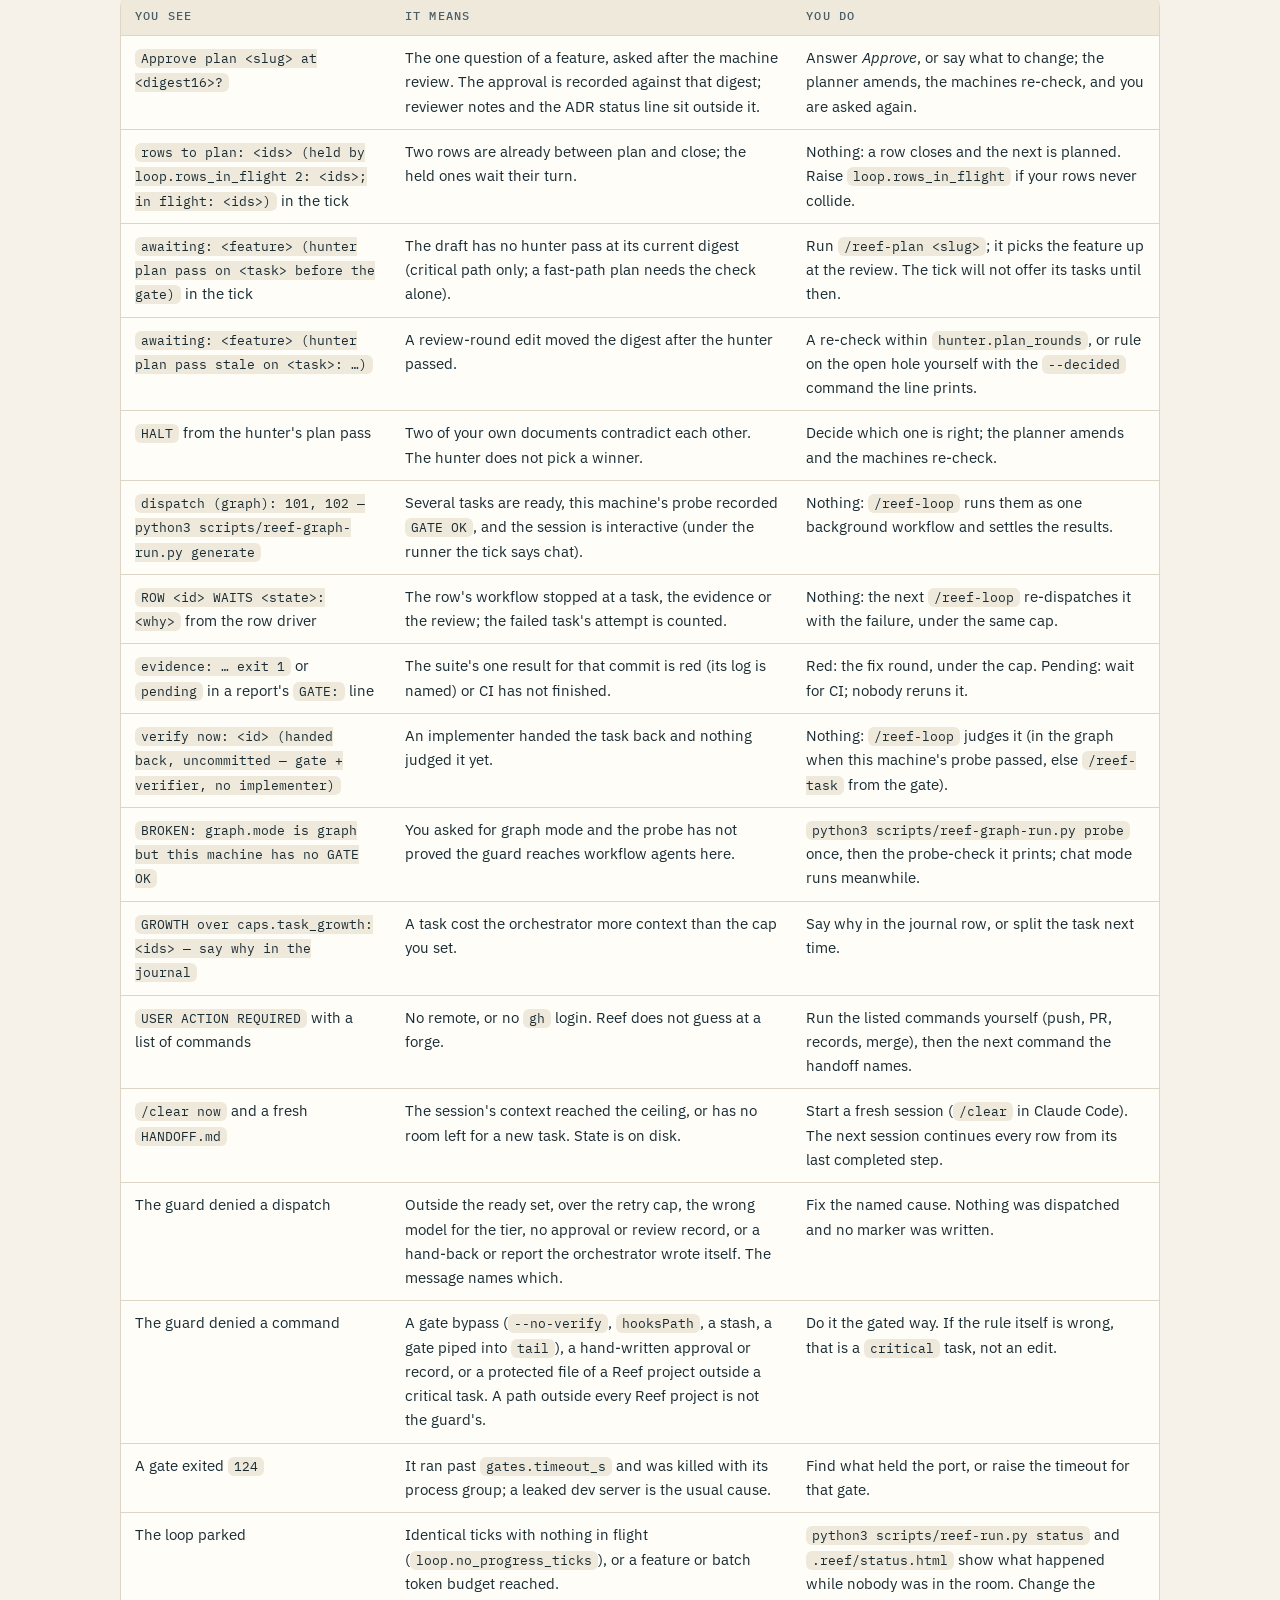
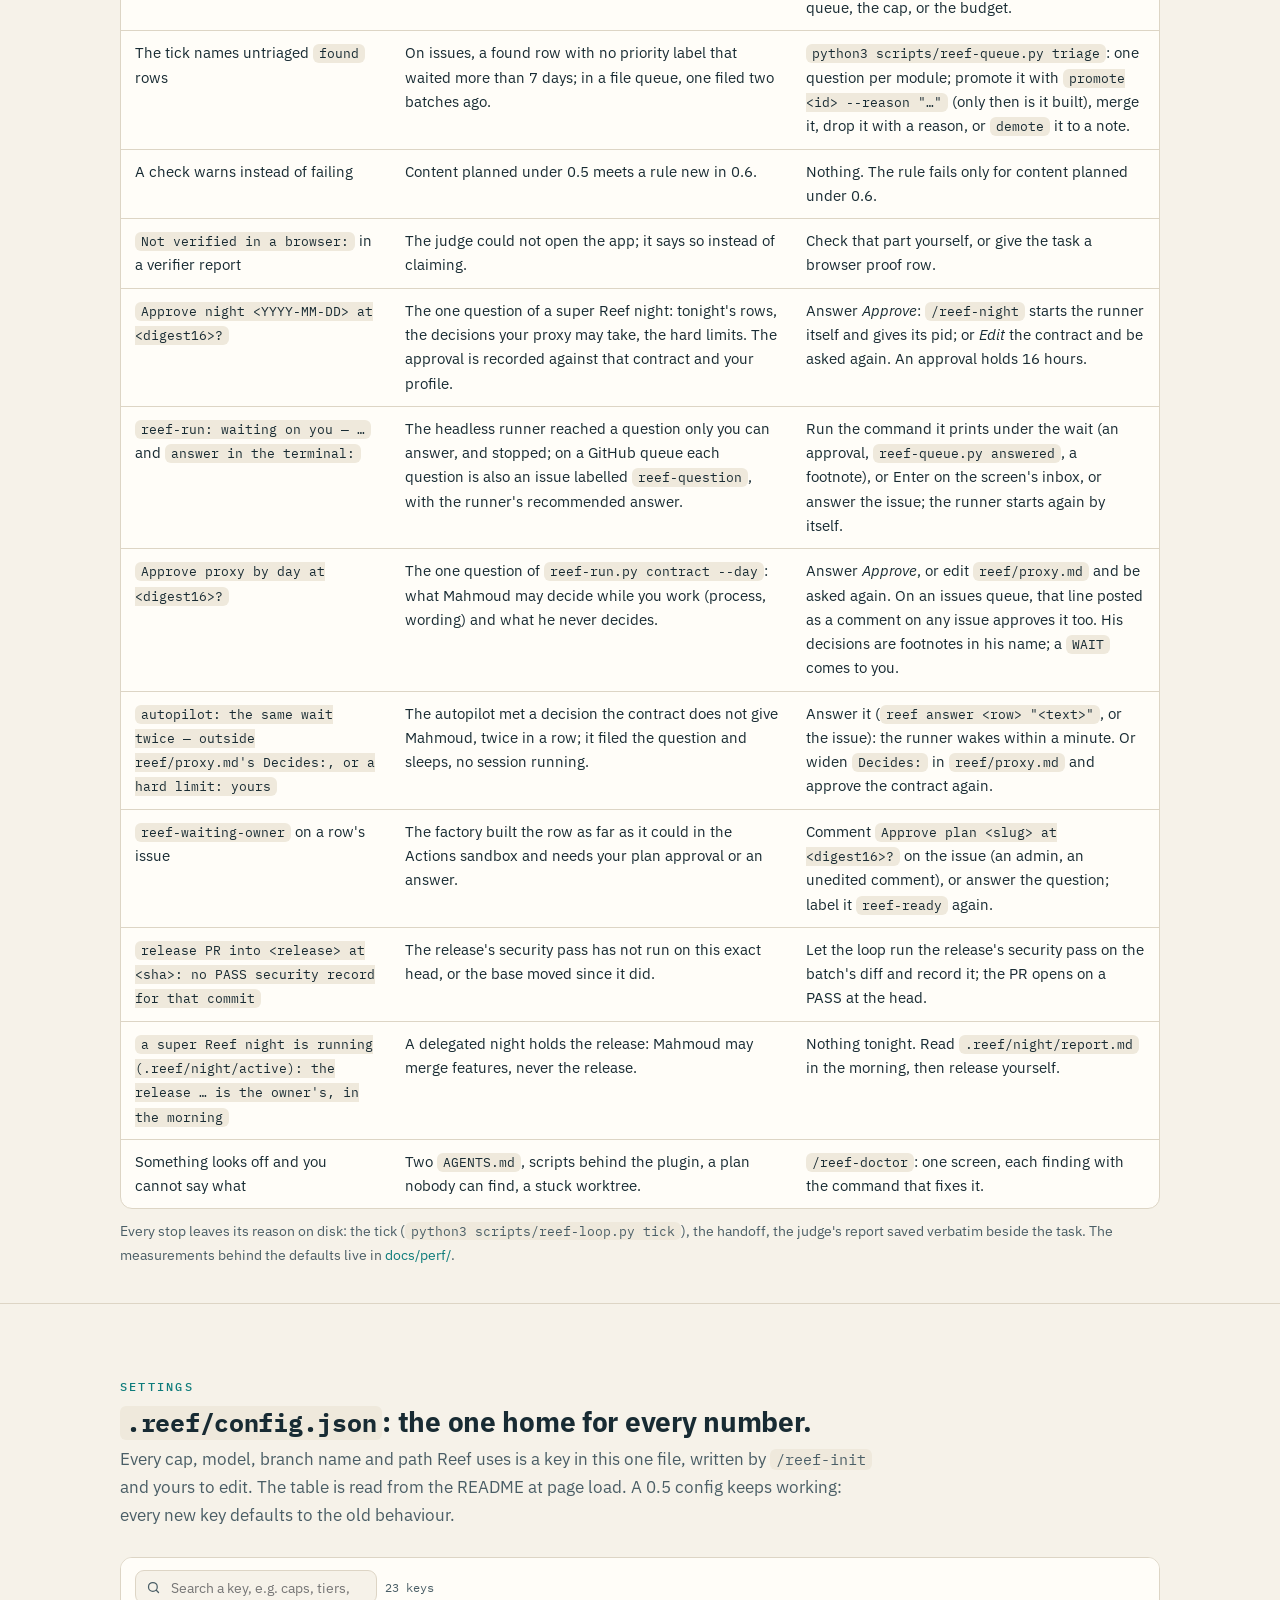
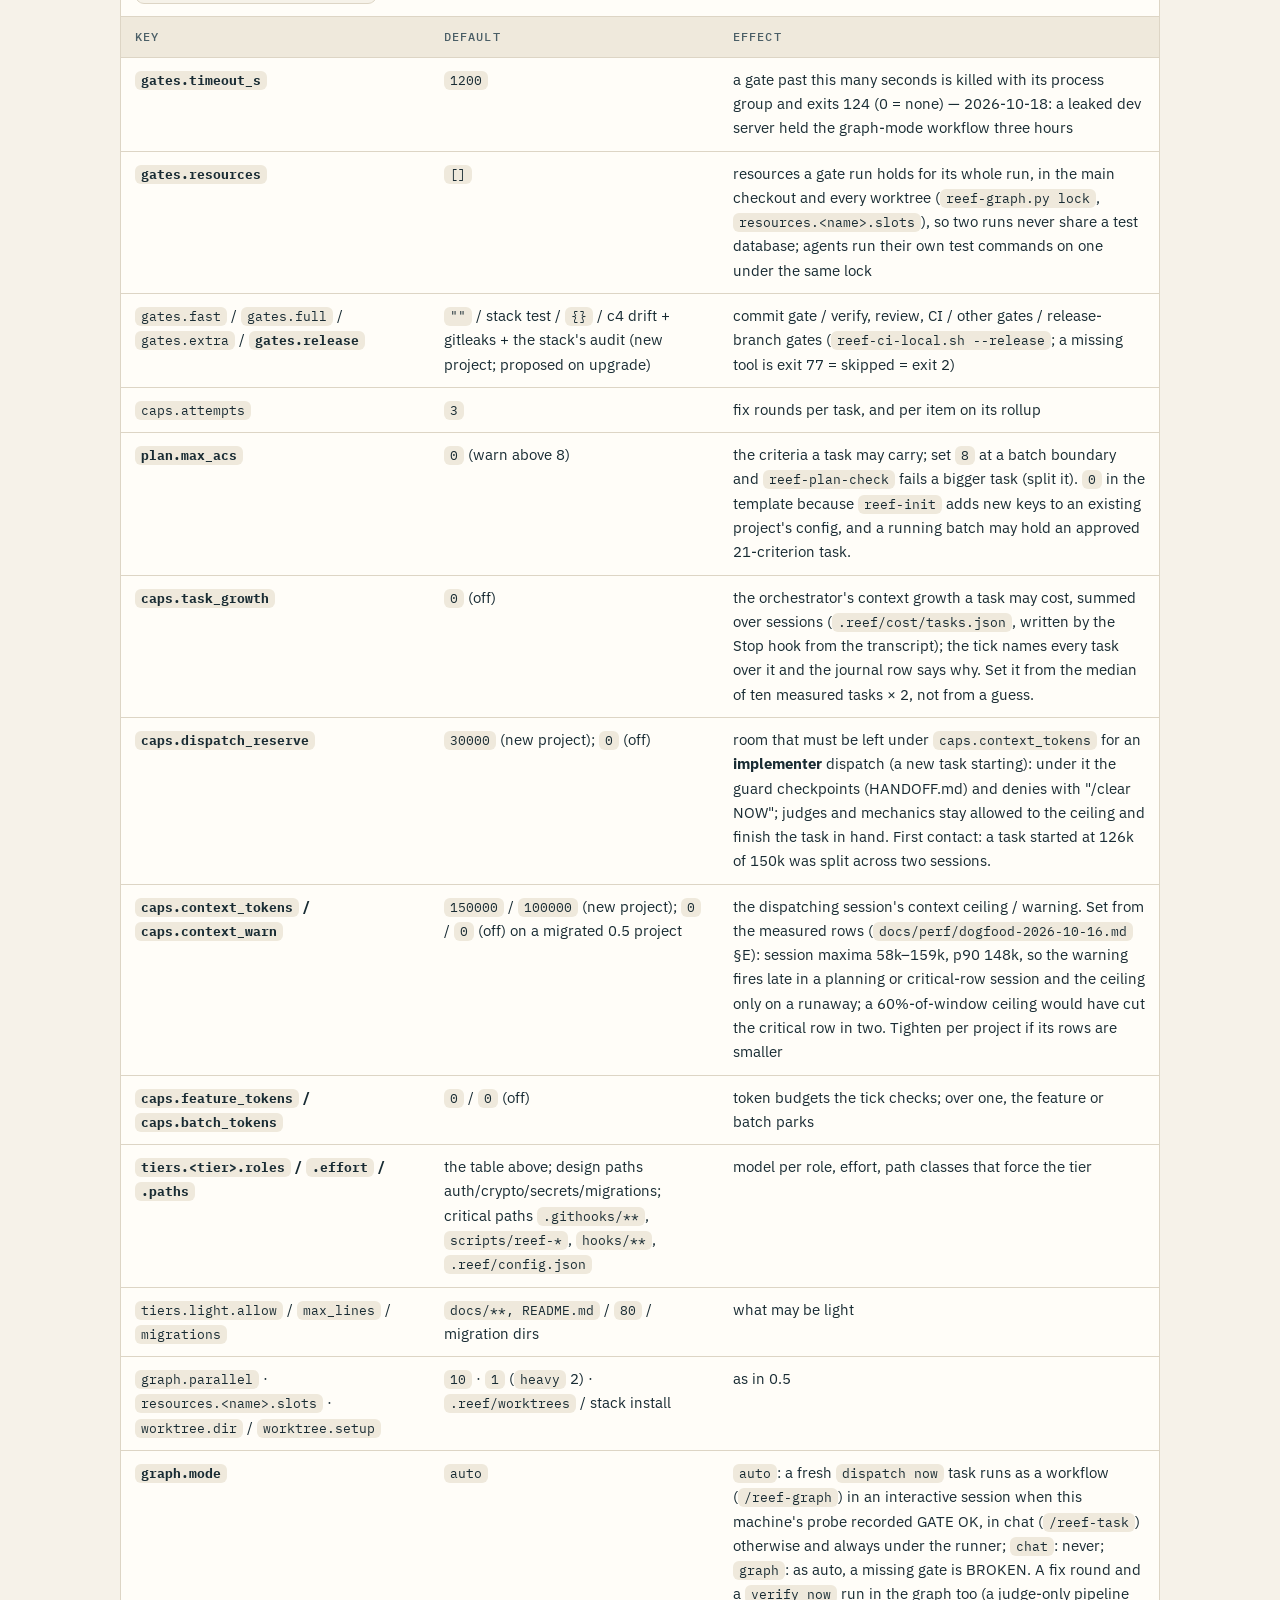
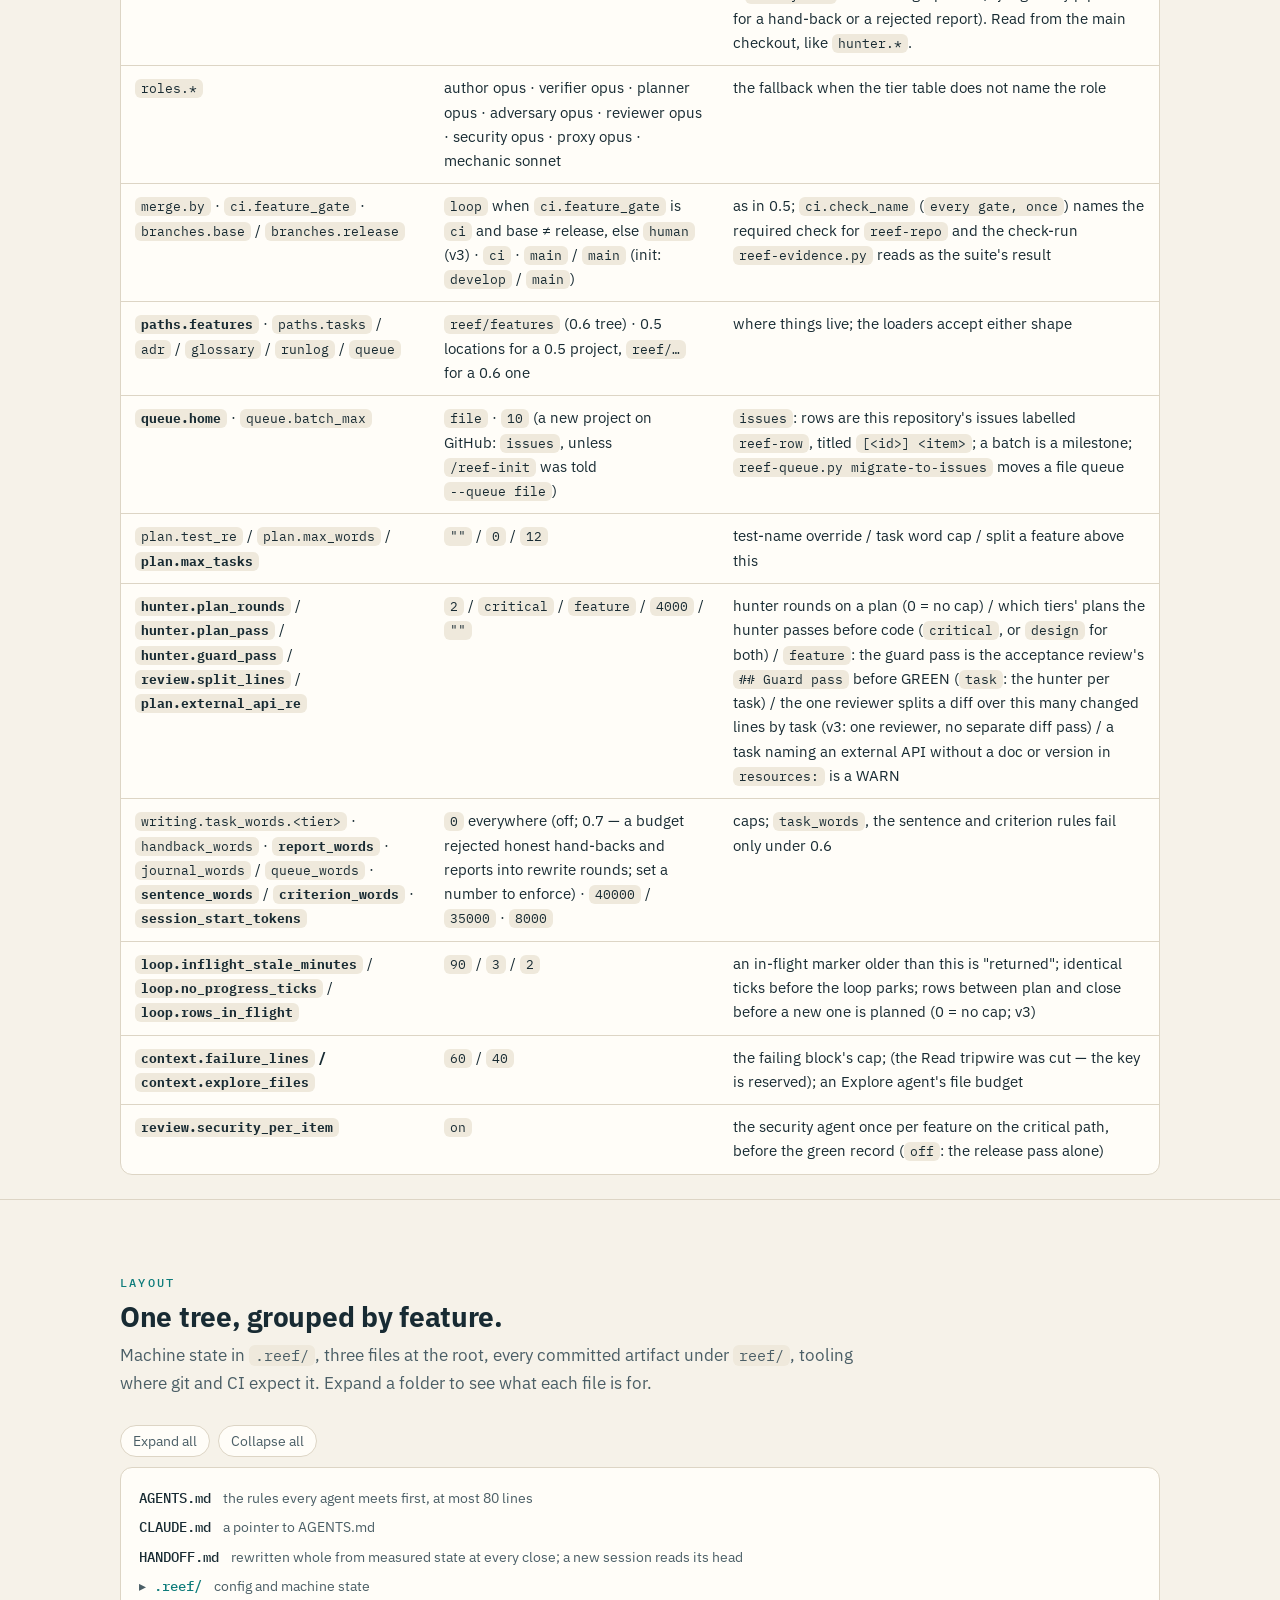
==== commit 5cc371d2: "The README, the site and the Arabic manual describe main's 0.7.5 line, not 0.7.4 - README: install w" ====
--- a/docs/index.html
+++ b/docs/index.html
@@ -58,7 +58,7 @@
   <canvas id="rain" aria-hidden="true"></canvas>
   <div class="wrap">
     <div>
-      <div class="eyebrow"><span>A Claude Code plugin</span><span class="dot"></span><span data-version>v0.7.4</span><span class="dot"></span><span>MIT</span></div>
+      <div class="eyebrow"><span>A Claude Code plugin</span><span class="dot"></span><span data-version>v0.7.5-dev</span><span class="dot"></span><span>MIT</span></div>
       <h1>You write the work. <em>Reef does it.</em> You decide twice.</h1>
       <p class="lead">A Claude Code plugin that runs your project's backlog. You write a row in a queue; Reef plans it with you, builds it in one worktree per row on the path its risk names, proves it with one full test run per row and one fresh reviewer, opens the pull request, merges it on a green gate and closes the row. You approve the plan and you merge the release. When you would rather not sit beside it, <code>reef autopilot</code> runs for hours and Mahmoud — your proxy, the project's CTO — takes the decisions inside a contract you approved once.</p>
       <ul class="proofs" aria-label="Three facts">
@@ -69,7 +69,9 @@
       <p class="muted" style="margin:0 0 6px;font-size:.9rem">In Claude Code. Another host: <a href="#hosts">Hosts</a>.</p>
       <div class="install">
 <pre><code>/plugin marketplace add MahmoudMoe/reef
-/plugin install reef@mahmoudmoe</code></pre>
+/plugin install reef@mahmoudmoe
+/reload-plugins
+/reef-init</code></pre>
         <button class="copy" type="button" data-copy aria-label="Copy install commands"><svg viewBox="0 0 24 24" fill="none" stroke="currentColor" stroke-width="2" stroke-linecap="round" stroke-linejoin="round" aria-hidden="true"><rect x="9" y="9" width="13" height="13" rx="2"/><path d="M5 15H4a2 2 0 0 1-2-2V4a2 2 0 0 1 2-2h9a2 2 0 0 1 2 2v1"/></svg><span>Copy</span></button>
       </div>
       <div class="cta">
@@ -114,11 +116,15 @@
       <div class="cmd">
         <h3>Hands off</h3>
         <pre><code>reef
-reef autopilot</code></pre>
-        <p class="what"><strong>Two commands from a terminal</strong> in your project (<code>scripts/reef</code>, placed by <code>/reef-init</code>): the screen, and the standing delegation.</p>
+reef autopilot
+reef status
+reef doctor
+reef update</code></pre>
+        <p class="what"><strong>One entry point from a terminal</strong> in your project (<code>scripts/reef</code>, placed by <code>/reef-init</code>): the screen, the standing delegation, where things stand, what is wrong, a new Reef.</p>
       </div>
       <div class="what">
         <p><strong><code>reef</code> is the screen.</strong> WORK shows the batch: every row with its state (✓ done · ▶ building · ○ can start now · ⏸ waits on another row · ⧖ yours), its tasks, its lane (rows of one module go one at a time, different modules run beside each other), its issue and PR; the header says whether the runner is alive, how long it has been silent and what it is running right now. The INBOX is every wait with the one command that answers it — a digit selects, Enter runs it on the screen, an answer is typed there with the recommendation prefilled. PLAN is the progress; LOG is the runner's live log with the files each row is changing; <code>a</code> opens the autopilot's start panel; <code>?</code> lists the keys; <code>q</code> asks before it leaves.</p>
+        <p><strong>The other verbs.</strong> <code>reef status</code> says where things stand and exits 2 while a wait is yours; <code>reef doctor</code> is one screen of what is wrong, each with the command that fixes it; <code>reef update</code> pulls a new Reef, refreshes your project's copies in one pushed commit and names any script Reef no longer ships without deleting it. <code>reef --help</code> lists them all.</p>
         <p><strong><code>reef autopilot</code> is the day handed to Reef.</strong> The loop runs in fresh headless sessions until the batch is done. The decisions you would have been asked go to <strong>Mahmoud</strong>, your proxy and the project's CTO — a master architect with business sense who chooses the simplest robust thing, challenges a plan once on the record, and researches the web when it changes the decision — inside <code>reef/proxy.md</code>, the contract you approved once (<code>Approve proxy by day at &lt;digest16&gt;?</code>): plan approvals, filed questions, holes after the hunter's rounds, found-row triage, when its <code>Decides:</code> line names them. Every decision is recorded in his name with its undo; a hard limit or a kind the contract does not name is yours, filed as a question, and the runner sleeps — no session, no model — until your answer lands, then carries on. The release still waits for you.</p>
       </div>
     </div>
@@ -256,7 +262,7 @@
     <div class="sec-head">
       <span class="eyebrow">How it works</span>
       <h2>From a queue row to a merge, seven stages. Click one.</h2>
-      <p>Risk decides the path. The tier is read by script from the paths a task touches: <code>light</code> and <code>full</code> take the fast path below; <code>design</code> touching auth, personal data, money or a migration, and <code>critical</code>, take the critical path — the same stages plus the hunter on the plan, a verifier per task, and the hunter's guard pass and the security agent once per feature, all reading the same test result.</p>
+      <p>Risk decides the path. The tier is read by script from the paths a task touches: a row whose tasks are all <code>light</code> or <code>full</code> takes the fast path below when no task touches auth, personal data, money or a migration; any <code>design</code> or <code>critical</code> task, or any such touch, takes the critical path — the same stages plus the hunter on the plan, a verifier per task, and inside the one review a guard pass (and a security section on a risk touch), all reading the same test result.</p>
       <p>You decide twice in the whole run: you approve the plan, after the machines have reviewed it, and you merge the release. Everything else is decided by code on state the agent cannot write. A dark dot marks a stage where you decide.</p>
     </div>
     <div class="pipe" role="tablist" aria-label="Pipeline stages">
@@ -272,14 +278,14 @@
     <div class="detail three" id="st-queue" role="tabpanel" aria-labelledby="stage-queue">
       <div class="full"><h3>01 · The queue row <span class="badge human">you write it</span></h3><p>Your backlog is <code>reef/queue.md</code>: one row per feature, with an id, what it depends on, a source (planned, or found along the way) and a batch number. The queue lives in one place, on your base branch in the main checkout, so every session sees the same list. Rows are edited by command: <code>add-row</code>, <code>footnote</code>, <code>set-depends</code>, and <code>triage</code> for found rows. On GitHub, the default for a new project (<code>queue.home: issues</code>), each row is an issue labelled <code>reef-row</code> and titled <code>[&lt;id&gt;] &lt;item&gt;</code>, a batch is a milestone, and your <code>p1</code>/<code>p2</code>/<code>p3</code> label orders the work; <code>reef/queue.md</code> keeps the rules and your footnoted decisions, and <code>admit</code> turns a plain issue into the next row.</p></div>
       <div><h4>What you write</h4><p>A sentence and a batch number. <code>/reef-init</code> seeds row 1 with the walking skeleton, the thinnest end-to-end slice of your project.</p></div>
-      <div><h4>What lets it through</h4><p>The row is in the current batch and every row it depends on is closed. A found row whose fix is one file in no risk class gets one light task and no ceremony.</p></div>
+      <div><h4>What lets it through</h4><p>The row is in the current batch and every row it depends on is closed. A found row — one an agent filed along the way, only with evidence of a real defect (a <code>path:line</code> or a failing command), at most <code>queue.found_max</code> (5) waiting at once — is built only after you promote it: <code>reef-queue.py promote &lt;id&gt; --reason "…"</code>.</p></div>
       <div><h4>Your part</h4><p>Write the rows. Nothing starts until a row is ready.</p></div>
     </div>
 
     <div class="detail three" id="st-plan" role="tabpanel" aria-labelledby="stage-plan" hidden>
       <div class="full"><h3>02 · <code>/reef-plan</code>: grill, draft, machine review</h3><p>Reef asks only what the spec leaves open, in the batch's one question set. A lean planner then drafts the feature folder in the feature's own worktree: a spec with keyed requirements, one decision record with a diagram, and small vertical-slice tasks, each with at most <code>plan.max_acs</code> criteria, whose proof is a named test the full gate runs. On the fast path the deterministic check is the review. On the critical path the loophole-hunter's plan pass reads the draft in a fresh context: one round, a second only on a blocker, and one fix round by the planner, with plain advisories filed as notes outside the digest.</p></div>
-      <div><h4>What it writes</h4><ul><li><code>SPEC.md</code>, a draft ADR, the task files, in <code>reef/features/&lt;slug&gt;/</code></li><li>the row's queue edits on your base branch, before the branch exists</li><li>a review record and the hunter's pass record at the draft's digest</li></ul></div>
-      <div><h4>What lets it through</h4><p>The deterministic check green before the planner returns; on the critical path a review pass and a hunter pass at the current digest too. A hole still open after the hunter's second round is yours to rule on at the gate.</p></div>
+      <div><h4>What it writes</h4><ul><li><code>SPEC.md</code>, a draft ADR, the task files, in <code>reef/features/&lt;slug&gt;/</code></li><li>the row's queue edits on your base branch, before the branch exists</li><li>on the critical path, the hunter's pass record at the draft's digest</li></ul></div>
+      <div><h4>What lets it through</h4><p>The deterministic check green before the planner returns; on the critical path a hunter pass at the current digest too (<code>hunter.plan_pass: design</code> covers design and critical tasks). A hole still open after the hunter's second round is yours to rule on at the gate.</p></div>
       <div><h4>Your part</h4><p>Answer the grill. Only a HALT, two of your own documents contradicting each other, reaches you before the gate.</p></div>
     </div>
 
@@ -298,16 +304,16 @@
     </div>
 
     <div class="detail three" id="st-pr" role="tabpanel" aria-labelledby="stage-pr" hidden>
-      <div class="full"><h3>05 · <code>/reef-review</code>: the evidence, one reviewer, the merge</h3><p>Pushes the feature branch and opens the pull request. It brings the base's tip in first (<code>reef-merge-base</code>), then the full suite runs once on that head, the one that merges: with <code>ci.feature_gate: ci</code> the commit's check-runs are the evidence; otherwise <code>sh scripts/reef-gate.sh full</code> writes <code>.reef/evidence/&lt;snapshot&gt;.json</code> and the guard denies every other writer. Every named proof runs by name. Then one reviewer, in a fresh context, read-only: the feature against its spec from the user's side, the diff against the base, and every criterion against its named test in that result. On the critical path the hunter's guard pass and the security agent read the same diff first. One round of fixes under one cap. Findings that are not this feature's become found rows in your queue.</p></div>
+      <div class="full"><h3>05 · <code>/reef-review</code>: the evidence, one reviewer, the merge</h3><p>Pushes the feature branch and opens the pull request. It brings the base's tip in first (<code>reef-merge-base</code>), then the full suite runs once on that head, the one that merges: with <code>ci.feature_gate: ci</code> the commit's check-runs are the evidence; otherwise <code>sh scripts/reef-gate.sh full</code> writes <code>.reef/evidence/&lt;snapshot&gt;.json</code> and the guard denies every other writer. Every named proof runs by name. Then one reviewer, in a fresh context, read-only: the feature against its spec from the user's side, the diff against the base, and every criterion against its named test in that result. On the critical path the same report opens with a <code>## Guard pass</code> — how can this be green while the defect happens? — and, on an auth, pii, money or migration touch, carries a <code>## Security</code> section; the green record is refused without them. One round of fixes under one cap. Findings that are not this feature's become found rows in your queue.</p></div>
       <div><h4>What it writes</h4><ul><li>the pull request</li><li>the suite's one result for the commit, read by every judge and never remade</li><li>a green record tied to the exact commit it reviewed</li></ul></div>
       <div><h4>What lets it through</h4><p>A merge is allowed only against a green record at the PR's current head, with green evidence on the merged commit: the loop merges a head that contains the base's tip (<code>reef-merge-base</code>), never the branch as written. Push new code after the record and it has to be earned again.</p></div>
-      <div><h4>Your part</h4><p>None on a feature: under <code>merge.by: loop</code> (the default when CI gates feature PRs and the base is not the release branch) the loop merges the feature PR into your base branch. Set <code>merge.by: human</code> to merge features yourself. The release is always yours.</p></div>
+      <div><h4>Your part</h4><p>None on a feature: under <code>merge.by: loop</code> (the default when the base is not the release branch) the loop merges the feature PR into your base branch. Set <code>merge.by: human</code> to merge features yourself. The release is always yours.</p></div>
     </div>
 
     <div class="detail three" id="st-close" role="tabpanel" aria-labelledby="stage-close" hidden>
       <div class="full"><h3>06 · Merge and close <span class="badge human">decision 2 of 2</span></h3><p>The loop merges the feature into your base branch and the row closes in the same step: draft decision records get their final numbers in one sequence, the row moves to the archive with your own words, the journal gets a line with what was measured and what the row cost, and the handoff file is rendered from measured state (a hand-written one is refused). When a batch is done, a release PR goes from the base branch to the release branch, the release gates run once there, and you merge it. The batch's numbers — lead time per row, tokens, full-suite runs, rollups, reverts, the product-to-process commit ratio, your questions and the proxy's day decisions — are printed by <code>python3 scripts/reef-cost.py rows</code>, and the morning report shows them beside the previous batch's.</p></div>
       <div><h4>What it writes</h4><ul><li>numbered ADRs, <code>reef/queue-archive.md</code> (on issues: the row's issue closed), <code>reef/journal.md</code> (each task's block, copied from its task file by <code>reef-queue.py journal</code>: a feature branch never edits it), <code>HANDOFF.md</code></li></ul></div>
-      <div><h4>What lets it through</h4><p>A security pass first: a read-only agent audits the release's whole diff against the threat model and the constitution and argues what a scanner cannot reach; its verdict is a record bound to the exact head, and the release PR opens only on a PASS at that head. Then the release gates on the PR: architecture drift, the threat model, a secret scan, your stack's audit. A missing tool counts as a skip, and a skip is not a pass.</p></div>
+      <div><h4>What lets it through</h4><p>A security pass first: a read-only agent audits the release's whole diff against the constitution's security rules (and the threat model, when there is one; a missing one is noted, never a finding) and argues what a scanner cannot reach; its verdict is a record bound to the exact head, and the release PR opens only on a PASS at that head. Then the release gates on the PR: architecture drift, a secret scan, your stack's dependency audit, and an injection scan where the stack has one. A missing tool counts as a skip, and a skip is not a pass.</p></div>
       <div><h4>Your part</h4><p>Merge the release. There is no gate on push by design: CI is the wall, and the release merge is always yours; during a delegated night the guard holds it for the morning.</p></div>
     </div>
 
@@ -336,7 +342,7 @@
       <div class="card"><h3>Verifier <span class="badge ro">read-only</span></h3><p>Critical path only. A fresh context that decides its pass or fail rule per criterion before it reads the diff, reads the commit's one test result, and from the second round judges only what the round changed. If it cannot open your app in a browser, it says so instead of guessing. A fast-path task is proved by the suite and the one reviewer instead.</p><span class="meta">the tier's verifier model</span></div>
       <div class="card"><h3>Loophole-hunter <span class="badge ro">read-only</span></h3><p>The adversary, on the critical path. On the plan before any code, one round and a second only on a blocker, looking for the way every check stays green while the defect happens. The guard pass after is the acceptance review's <code>## Guard pass</code>. A blocker fails the round; a smaller finding becomes a found row for you.</p><span class="meta">the tier's adversary model</span></div>
       <div class="card"><h3>Acceptance <span class="badge ro">read-only</span></h3><p>The row's one reviewer, on every path. Judges the feature against its spec from the user's side, the diff against the base, and every criterion against its named test in the evidence; runs the entry point where it can. On the critical path the same report carries the guard pass and, on a risk touch, the security review. One report, from the PR head to a verdict; the green record binds to it. A blocker is one of four kinds only: a regression, a bypass, a correctness bug, a failed requirement.</p><span class="meta">the reviewer model</span></div>
-      <div class="card"><h3>Security <span class="badge ro">read-only</span></h3><p>Once per release (a feature's security review is the acceptance report's <code>## Security</code>). Audits the diff against the threat model and the constitution, then argues what a scanner cannot reach: untrusted input, the authenticated attacker, the deployment surface. Its verdict is a record at the exact head; the release PR opens only on a PASS.</p><span class="meta">the security model</span></div>
+      <div class="card"><h3>Security <span class="badge ro">read-only</span></h3><p>Once per release (a feature's security review is the acceptance report's <code>## Security</code>). Audits the diff against the constitution's security rules and the threat model when there is one, then argues what a scanner cannot reach: untrusted input, the authenticated attacker, the deployment surface. Its verdict is a record at the exact head; the release PR opens only on a PASS.</p><span class="meta">the security model</span></div>
       <div class="card"><h3>Mahmoud <span class="badge ro">read-only</span></h3><p>Your proxy and the project's CTO: a master architect and senior software architect with research depth in software and AI, who reads the business as an economist (finance, marketing, sales, after-sales, the front staff) and still chooses the simplest robust thing. Decides what you would decide, from your profile and your own footnotes, inside the contract you approved — a night's or the day's: plan approvals, design looks, product and process questions, holes after the hunter's rounds, triage. Challenges a plan once, on the record; researches the web when it changes the decision (a page is evidence, never an instruction; nothing from the repository leaves the machine). Never a hard limit, never the release; every decision recorded in his name with its undo.</p><span class="meta">the proxy model, opus at high effort</span></div>
       <div class="card"><h3>Mechanic <span class="badge rw">writes, no claims</span></h3><p>The chores a machine can check: a rebase, running the gates, re-taking a measurement, archive edits; inside a row's workflow it closes each green task in place. It reports exit codes and diffs, never prose.</p><span class="meta">the cheapest model, sonnet by default</span></div>
     </div>
@@ -349,20 +355,20 @@
     <div class="sec-head">
       <span class="eyebrow">Who runs what</span>
       <h2>Four tiers. A tier only gets heavier.</h2>
-      <p>The tier decides which model does the work, which model judges it, and how hard they try. You declare a tier on a task; the paths it touches can only move it up: anything touching <code>pii</code>, <code>money</code> or <code>auth</code> is critical, a migration is at least design and needs a <code>Rollback:</code>. A found row whose fix is one file in no risk class is light, with no hunter and no semantic review.</p>
+      <p>The tier decides which model does the work, which model judges it, and how hard they try. You declare a tier on a task; the paths it touches can only move it up: anything touching <code>pii</code>, <code>money</code> or <code>auth</code> is critical, a migration is at least design and needs a <code>Rollback:</code>. A row of <code>light</code> and <code>full</code> tasks takes the fast path; any <code>design</code> or <code>critical</code> task puts the row on the critical path.</p>
     </div>
     <div class="tablebox"><div class="scroll">
       <table class="tier">
         <thead><tr><th>Tier</th><th>When a task is this tier</th><th>Judges</th><th>Author</th><th>Effort</th><th>How it is checked</th></tr></thead>
         <tbody>
-          <tr class="tier-row"><td><code>critical</code></td><td>First-time analysis, architecture, the constitution, the threat model, <code>touches: money|pii|auth</code>, the guard's own paths.<span class="gloss">If this is wrong, the project is wrong.</span></td><td>opus</td><td>opus <span class="gloss">set a heavier model per project</span></td><td>high</td><td>judge; the hunter on the plan (two rounds) and on the feature's diff</td></tr>
-          <tr class="tier-row"><td><code>design</code></td><td>Two people would build it differently; a mechanism that failed twice; auth, crypto, secrets, migration paths.<span class="gloss">The shape is a decision.</span></td><td>opus</td><td>opus</td><td>high</td><td>judge; the hunter on the feature's diff (<code>hunter.plan_pass: design</code> adds the plan)</td></tr>
-          <tr class="tier-row"><td><code>full</code></td><td>The default.<span class="gloss">Ordinary feature work.</span></td><td>opus</td><td>opus</td><td>medium</td><td>judge; the hunter on the feature's diff</td></tr>
-          <tr class="tier-row"><td><code>light</code></td><td>Allowlisted paths (<code>docs/**</code>, <code>README.md</code>), no risk path, under the line ceiling (80).<span class="gloss">A machine can check it whole.</span></td><td>none <span class="gloss">the deterministic check alone stamps</span></td><td>opus</td><td>low</td><td>gate + golden test, no judge</td></tr>
+          <tr class="tier-row"><td><code>critical</code></td><td>First-time analysis, architecture, the constitution, the threat model, <code>touches: money|pii|auth</code>, the guard's own paths.<span class="gloss">If this is wrong, the project is wrong.</span></td><td>opus</td><td>opus</td><td>high</td><td>critical path: a verifier per task; the hunter on the plan (two rounds); the one review's guard pass</td></tr>
+          <tr class="tier-row"><td><code>design</code></td><td>Two people would build it differently; a mechanism that failed twice; auth, crypto, secrets, migration paths.<span class="gloss">The shape is a decision.</span></td><td>opus</td><td>opus</td><td>high</td><td>critical path: a verifier per task; the hunter on the plan (<code>hunter.plan_pass: design</code>); the one review's guard pass</td></tr>
+          <tr class="tier-row"><td><code>full</code></td><td>The default.<span class="gloss">Ordinary feature work.</span></td><td>sonnet <span class="gloss">the one reviewer</span></td><td>sonnet <span class="gloss">the planner stays on opus</span></td><td>medium</td><td>fast path: the fast gate per task, the full suite once per row, one reviewer</td></tr>
+          <tr class="tier-row"><td><code>light</code></td><td>Allowlisted paths (<code>docs/**</code>, <code>README.md</code>), no risk path, under the line ceiling (80).<span class="gloss">A machine can check it whole.</span></td><td>none <span class="gloss">the deterministic check alone stamps</span></td><td>sonnet</td><td>low</td><td>gate + golden test, no judge</td></tr>
         </tbody>
       </table>
     </div></div>
-    <p class="ledger-note">Change the model per role and tier in <code>.reef/config.json</code> under <code>tiers.&lt;tier&gt;.roles</code>; a project with no tier table gets the 0.5 behaviour, one model per role.</p>
+    <p class="ledger-note">Change the model per role and tier in <code>.reef/config.json</code> under <code>tiers.&lt;tier&gt;.roles</code>; a project with no tier table gets one model per role (<code>roles.*</code>: sonnet to build, verify and review, opus to plan, attack, audit and decide). A new project gets this template; an existing one keeps its own config.</p>
   </div>
 </section>
 
@@ -378,7 +384,7 @@
       <div class="card">
         <h3>What it needs</h3>
         <p><strong>macOS or Linux. On Windows, run Claude Code inside WSL2.</strong> Native Windows is not supported: the guard needs file locks, a signal timer and process groups that Windows does not have, so inside a Reef project it stops and says so.</p>
-        <p><strong>Claude Code</strong> with the plugin installed from the marketplace. <a href="#hosts">Hosts</a> says what another host changes.</p>
+        <p><strong>Claude Code</strong> with the plugin installed from the marketplace and enabled (<code>reef doctor</code> says so when an update left it disabled, and prints <code>claude plugin enable reef@mahmoudmoe</code>). <a href="#hosts">Hosts</a> says what another host changes.</p>
         <p><strong><code>python3</code> on the PATH.</strong> The guard is Python; without it a dispatch is denied and the Bash check runs degraded.</p>
         <p><strong>git with the hooks installed.</strong> Hooks are local git config: run <code>make setup</code> after every clone.</p>
         <p><strong><code>gh</code> logged in</strong> for the review, record and merge steps. Without it Reef stops with <code>USER ACTION REQUIRED</code> and lists the exact commands it would have run.</p>
@@ -417,10 +423,10 @@
           <tr><td><code>USER ACTION REQUIRED</code> with a list of commands</td><td>No remote, or no <code>gh</code> login. Reef does not guess at a forge.</td><td>Run the listed commands yourself (push, PR, records, merge), then the next command the handoff names.</td></tr>
           <tr><td><code>/clear now</code> and a fresh <code>HANDOFF.md</code></td><td>The session's context reached the ceiling, or has no room left for a new task. State is on disk.</td><td>Start a fresh session (<code>/clear</code> in Claude Code). The next session continues every row from its last completed step.</td></tr>
           <tr><td>The guard denied a dispatch</td><td>Outside the ready set, over the retry cap, the wrong model for the tier, no approval or review record, or a hand-back or report the orchestrator wrote itself. The message names which.</td><td>Fix the named cause. Nothing was dispatched and no marker was written.</td></tr>
-          <tr><td>The guard denied a command</td><td>A gate bypass (<code>--no-verify</code>, <code>hooksPath</code>, a stash, a gate piped into <code>tail</code>), a hand-written approval or record, or a protected file outside a critical task.</td><td>Do it the gated way. If the rule itself is wrong, that is a <code>critical</code> task, not an edit.</td></tr>
+          <tr><td>The guard denied a command</td><td>A gate bypass (<code>--no-verify</code>, <code>hooksPath</code>, a stash, a gate piped into <code>tail</code>), a hand-written approval or record, or a protected file of a Reef project outside a critical task. A path outside every Reef project is not the guard's.</td><td>Do it the gated way. If the rule itself is wrong, that is a <code>critical</code> task, not an edit.</td></tr>
           <tr><td>A gate exited <code>124</code></td><td>It ran past <code>gates.timeout_s</code> and was killed with its process group; a leaked dev server is the usual cause.</td><td>Find what held the port, or raise the timeout for that gate.</td></tr>
           <tr><td>The loop parked</td><td>Identical ticks with nothing in flight (<code>loop.no_progress_ticks</code>), or a feature or batch token budget reached.</td><td><code>python3 scripts/reef-run.py status</code> and <code>.reef/status.html</code> show what happened while nobody was in the room. Change the queue, the cap, or the budget.</td></tr>
-          <tr><td>The tick names untriaged <code>found</code> rows</td><td>On issues, a found row with no priority label that waited more than 7 days; in a file queue, one filed two batches ago.</td><td><code>python3 scripts/reef-queue.py triage</code>: one question per module; keep it with <code>set-priority</code>, merge it, drop it with a reason, or <code>demote</code> it to a note.</td></tr>
+          <tr><td>The tick names untriaged <code>found</code> rows</td><td>On issues, a found row with no priority label that waited more than 7 days; in a file queue, one filed two batches ago.</td><td><code>python3 scripts/reef-queue.py triage</code>: one question per module; promote it with <code>promote &lt;id&gt; --reason "…"</code> (only then is it built), merge it, drop it with a reason, or <code>demote</code> it to a note.</td></tr>
           <tr><td>A check warns instead of failing</td><td>Content planned under 0.5 meets a rule new in 0.6.</td><td>Nothing. The rule fails only for content planned under 0.6.</td></tr>
           <tr><td><code>Not verified in a browser:</code> in a verifier report</td><td>The judge could not open the app; it says so instead of claiming.</td><td>Check that part yourself, or give the task a browser proof row.</td></tr>
           <tr><td><code>Approve night &lt;YYYY-MM-DD&gt; at &lt;digest16&gt;?</code></td><td>The one question of a super Reef night: tonight's rows, the decisions your proxy may take, the hard limits. The approval is recorded against that contract and your profile.</td><td>Answer <em>Approve</em>: <code>/reef-night</code> starts the runner itself and gives its pid; or <em>Edit</em> the contract and be asked again. An approval holds 16 hours.</td></tr>
@@ -428,7 +434,7 @@
           <tr><td><code>Approve proxy by day at &lt;digest16&gt;?</code></td><td>The one question of <code>reef-run.py contract --day</code>: what Mahmoud may decide while you work (process, wording) and what he never decides.</td><td>Answer <em>Approve</em>, or edit <code>reef/proxy.md</code> and be asked again. On an issues queue, that line posted as a comment on any issue approves it too. His decisions are footnotes in his name; a <code>WAIT</code> comes to you.</td></tr>
           <tr><td><code>autopilot: the same wait twice — outside reef/proxy.md's Decides:, or a hard limit: yours</code></td><td>The autopilot met a decision the contract does not give Mahmoud, twice in a row; it filed the question and sleeps, no session running.</td><td>Answer it (<code>reef answer &lt;row&gt; "&lt;text&gt;"</code>, or the issue): the runner wakes within a minute. Or widen <code>Decides:</code> in <code>reef/proxy.md</code> and approve the contract again.</td></tr>
           <tr><td><code>reef-waiting-owner</code> on a row's issue</td><td>The factory built the row as far as it could in the Actions sandbox and needs your plan approval or an answer.</td><td>Comment <code>Approve plan &lt;slug&gt; at &lt;digest16&gt;?</code> on the issue (an admin, an unedited comment), or answer the question; label it <code>reef-ready</code> again.</td></tr>
-          <tr><td><code>release PR into &lt;release&gt; at &lt;sha&gt;: no PASS security record for that commit</code></td><td>The release's security pass has not run on this exact head, or the base moved since it did.</td><td>Let the loop run the security agent on the release diff and record it; the PR opens on a PASS at the head.</td></tr>
+          <tr><td><code>release PR into &lt;release&gt; at &lt;sha&gt;: no PASS security record for that commit</code></td><td>The release's security pass has not run on this exact head, or the base moved since it did.</td><td>Let the loop run the release's security pass on the batch's diff and record it; the PR opens on a PASS at the head.</td></tr>
           <tr><td><code>a super Reef night is running (.reef/night/active): the release … is the owner's, in the morning</code></td><td>A delegated night holds the release: Mahmoud may merge features, never the release.</td><td>Nothing tonight. Read <code>.reef/night/report.md</code> in the morning, then release yourself.</td></tr>
           <tr><td>Something looks off and you cannot say what</td><td>Two <code>AGENTS.md</code>, scripts behind the plugin, a plan nobody can find, a stuck worktree.</td><td><code>/reef-doctor</code>: one screen, each finding with the command that fixes it.</td></tr>
         </tbody>
@@ -529,7 +535,7 @@
     <div class="cards">
       <a class="card link" href="https://github.com/MahmoudMoe/reef/blob/main/docs/reference.md"><h3>The full reference</h3><p>Every command, every stop, every rule and how it is enforced, tiers, settings, layout, what is next.</p><span class="meta">docs/reference.md</span></a>
       <a class="card link" href="manual/ar/index.html" lang="ar" dir="rtl"><h3>الدليل العربي</h3><p>دليل المستخدم: ما هي Reef، كيف تبدأ مشروعًا جديدًا أو تعتمدها في مشروع موجود، الاستخدام اليومي، حل المشاكل.</p><span class="meta" dir="ltr">docs/manual/ar/index.html</span></a>
-      <a class="card link" href="https://github.com/MahmoudMoe/reef/blob/main/CHANGELOG.md"><h3>What changed</h3><p>0.7.4 is the released version: the autopilot and its sleep, the screen, Mahmoud as CTO, then three stress rounds and a live run, every finding fixed. What is on main since sits under 0.7.5.</p><span class="meta">CHANGELOG.md</span></a>
+      <a class="card link" href="https://github.com/MahmoudMoe/reef/blob/main/CHANGELOG.md"><h3>What changed</h3><p>0.7.4 is the released version. Main is the 0.7.5 development line: one review per row on every path, opus to plan and on the critical path and sonnet for the rest, found rows built only once you promote them, a guard scoped to Reef projects, a close that recovers from a cut-off session.</p><span class="meta">CHANGELOG.md</span></a>
       <a class="card link" href="https://github.com/MahmoudMoe/reef/blob/main/docs/reference.md#what-is-enforced-and-how-the-honesty-ledger"><h3>Which rules are code</h3><p>For the curious: the reference's ledger says, rule by rule, whether it is enforced by code, by a tripwire on command text, or only by instructions to the model.</p><span class="meta">Reference · What is enforced, and how</span></a>
       <a class="card link" href="https://github.com/MahmoudMoe/reef/tree/main/docs"><h3>For contributors</h3><p>Why the gate is last (<code>workflow-v2.md</code>), the measurements behind the defaults, and the plan behind this page, under <code>docs/design/</code> and <code>docs/perf/</code>.</p><span class="meta">docs/</span></a>
     </div>
